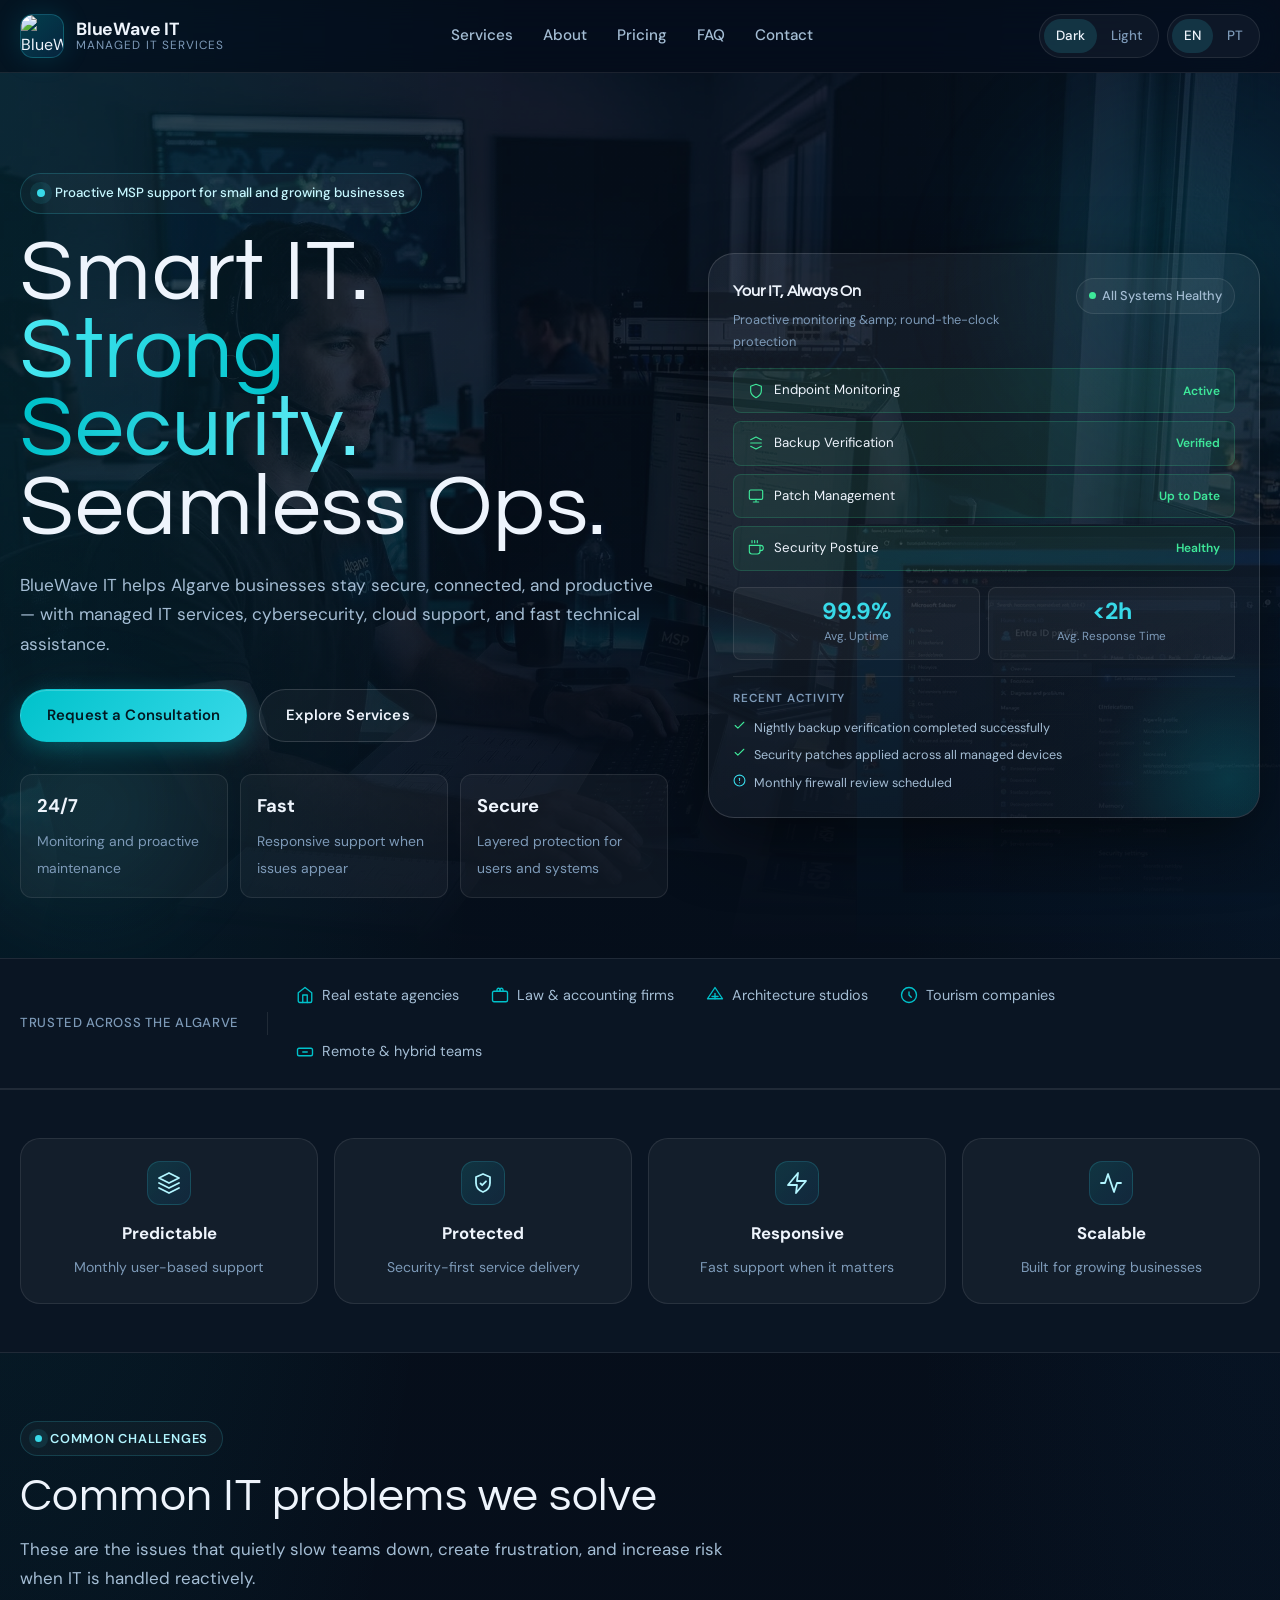
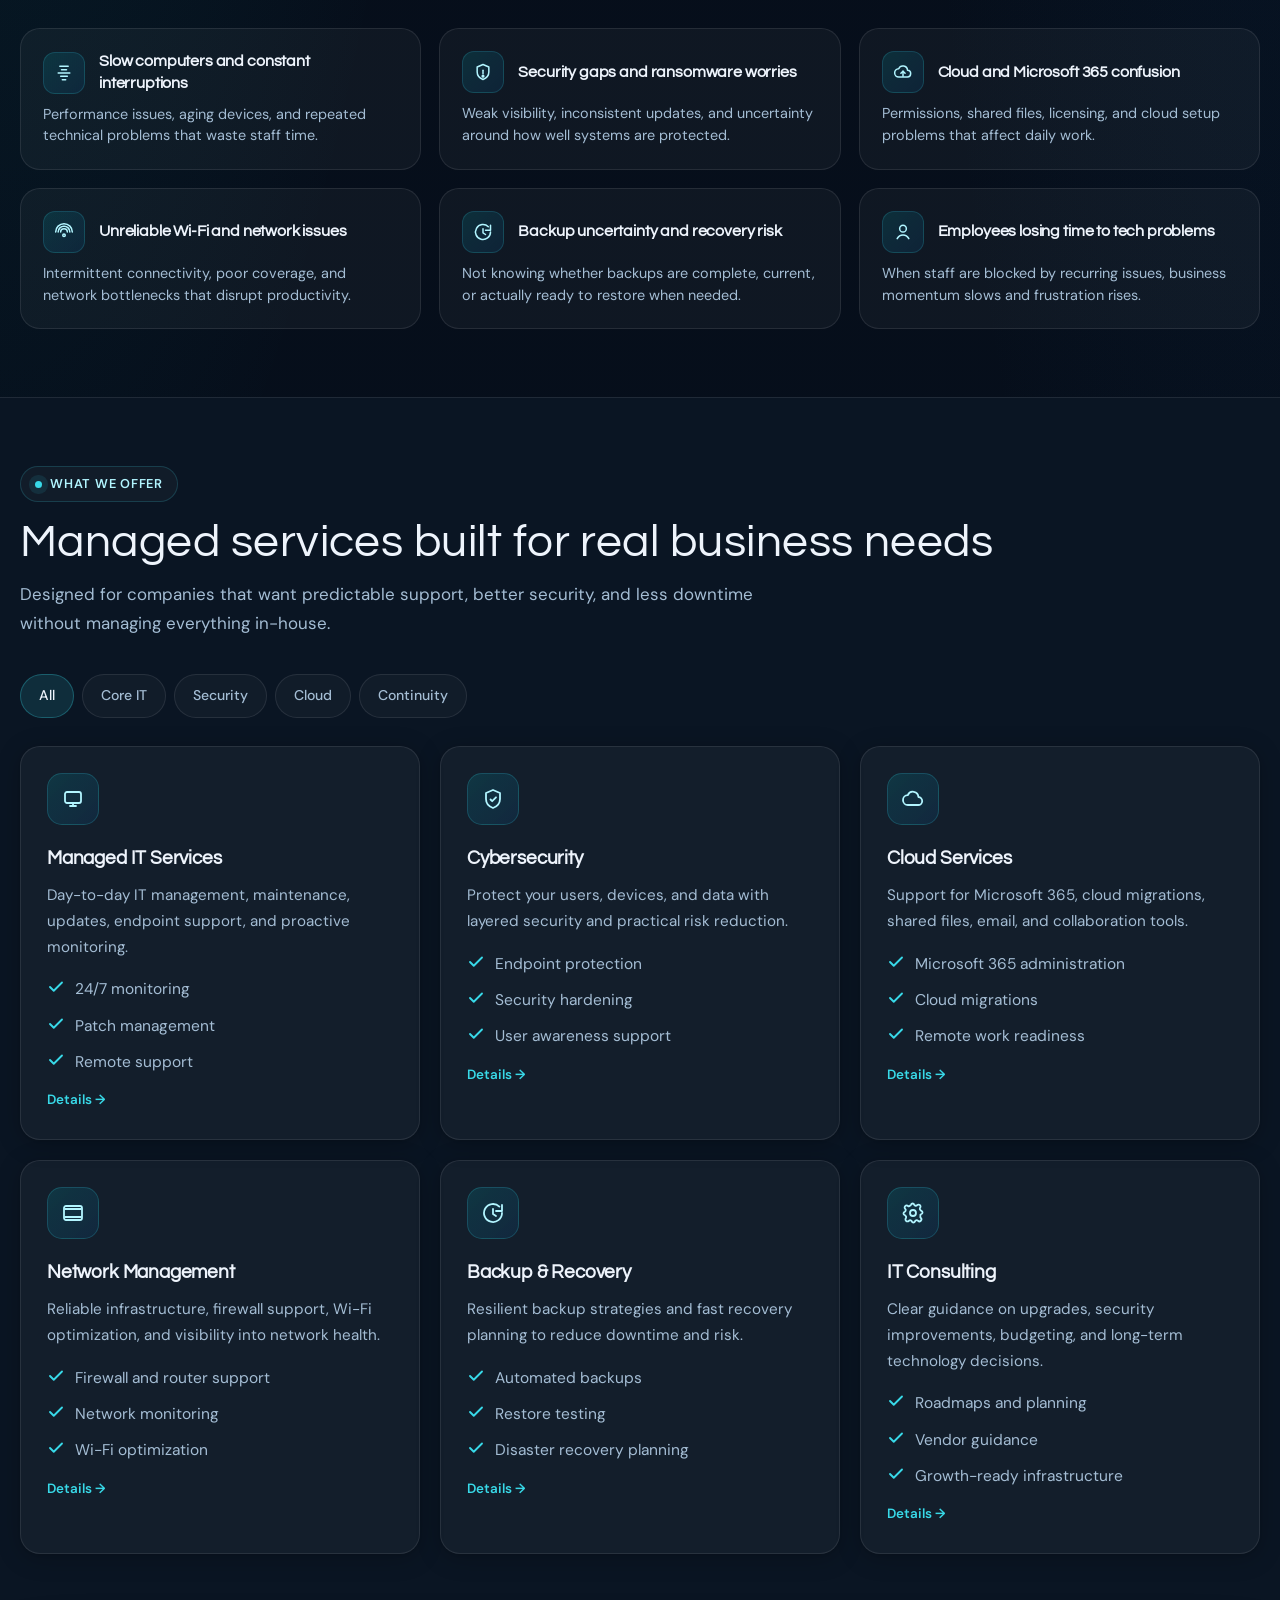
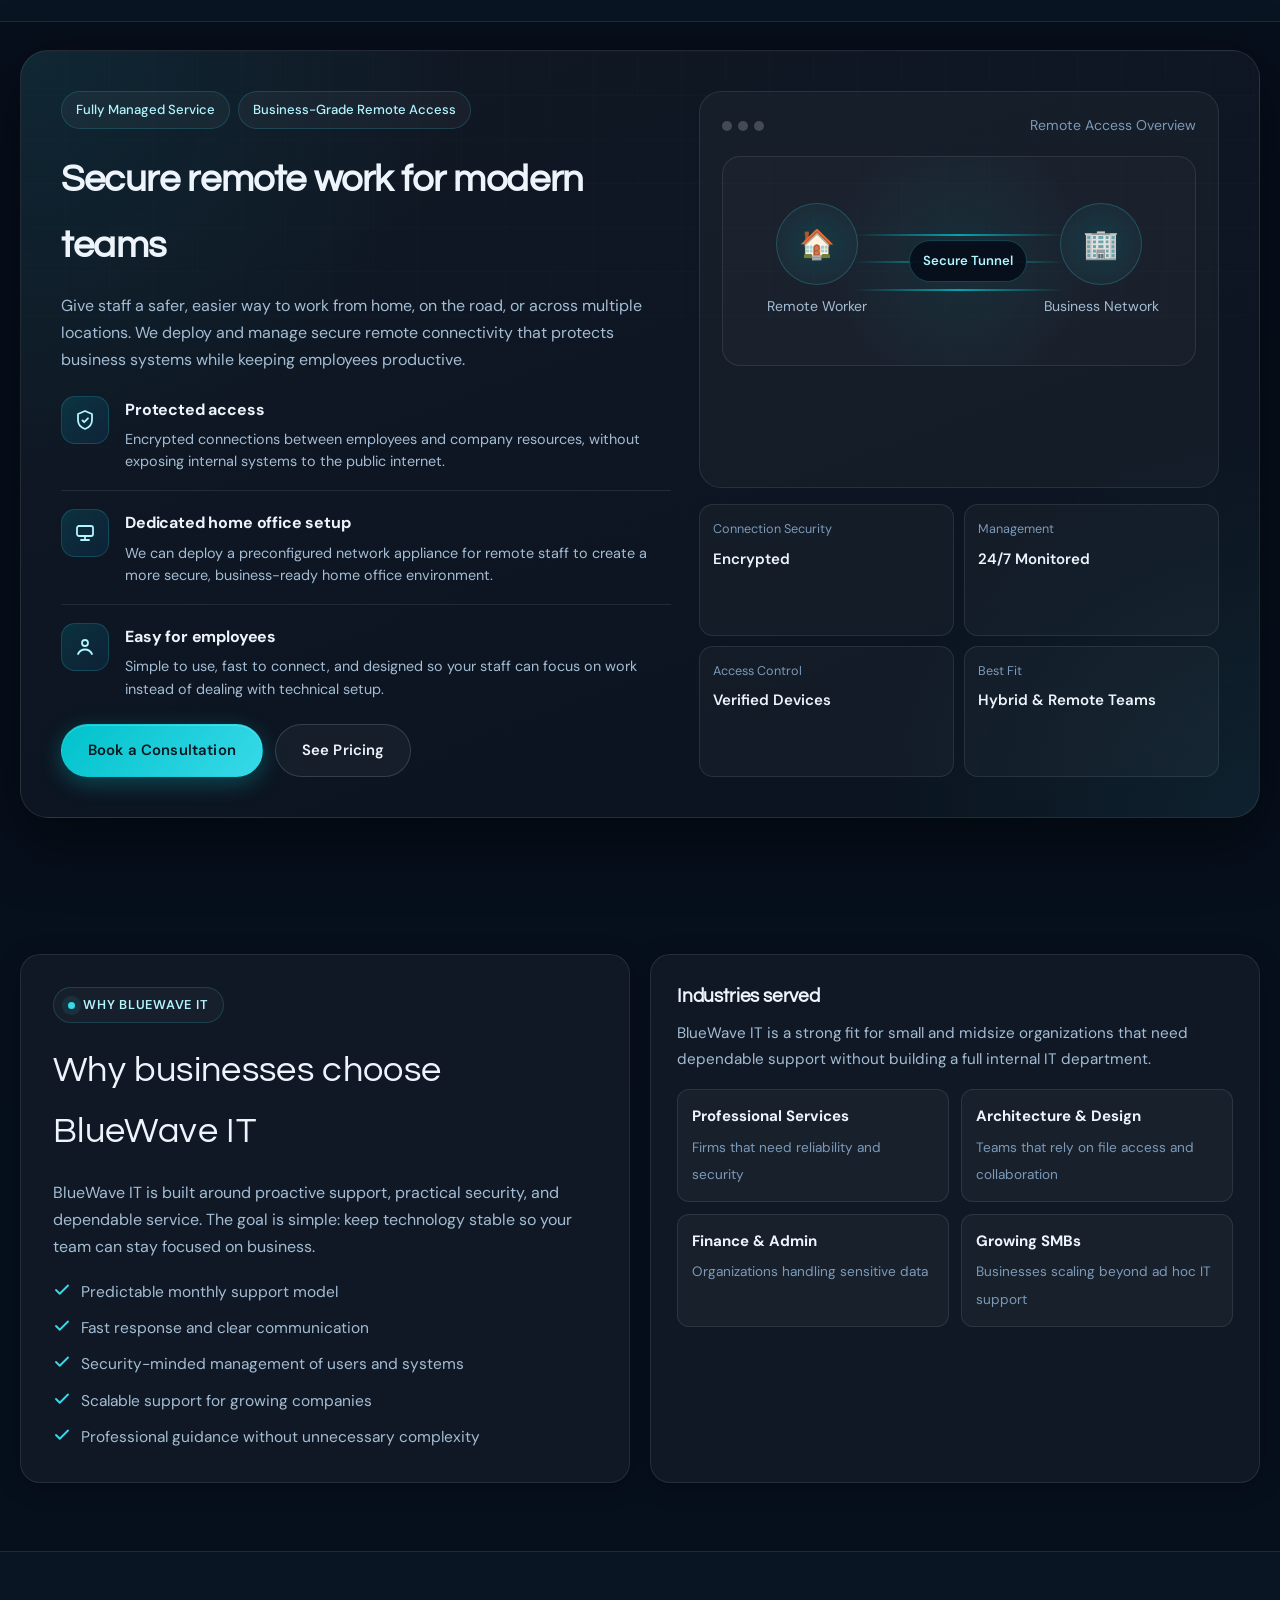
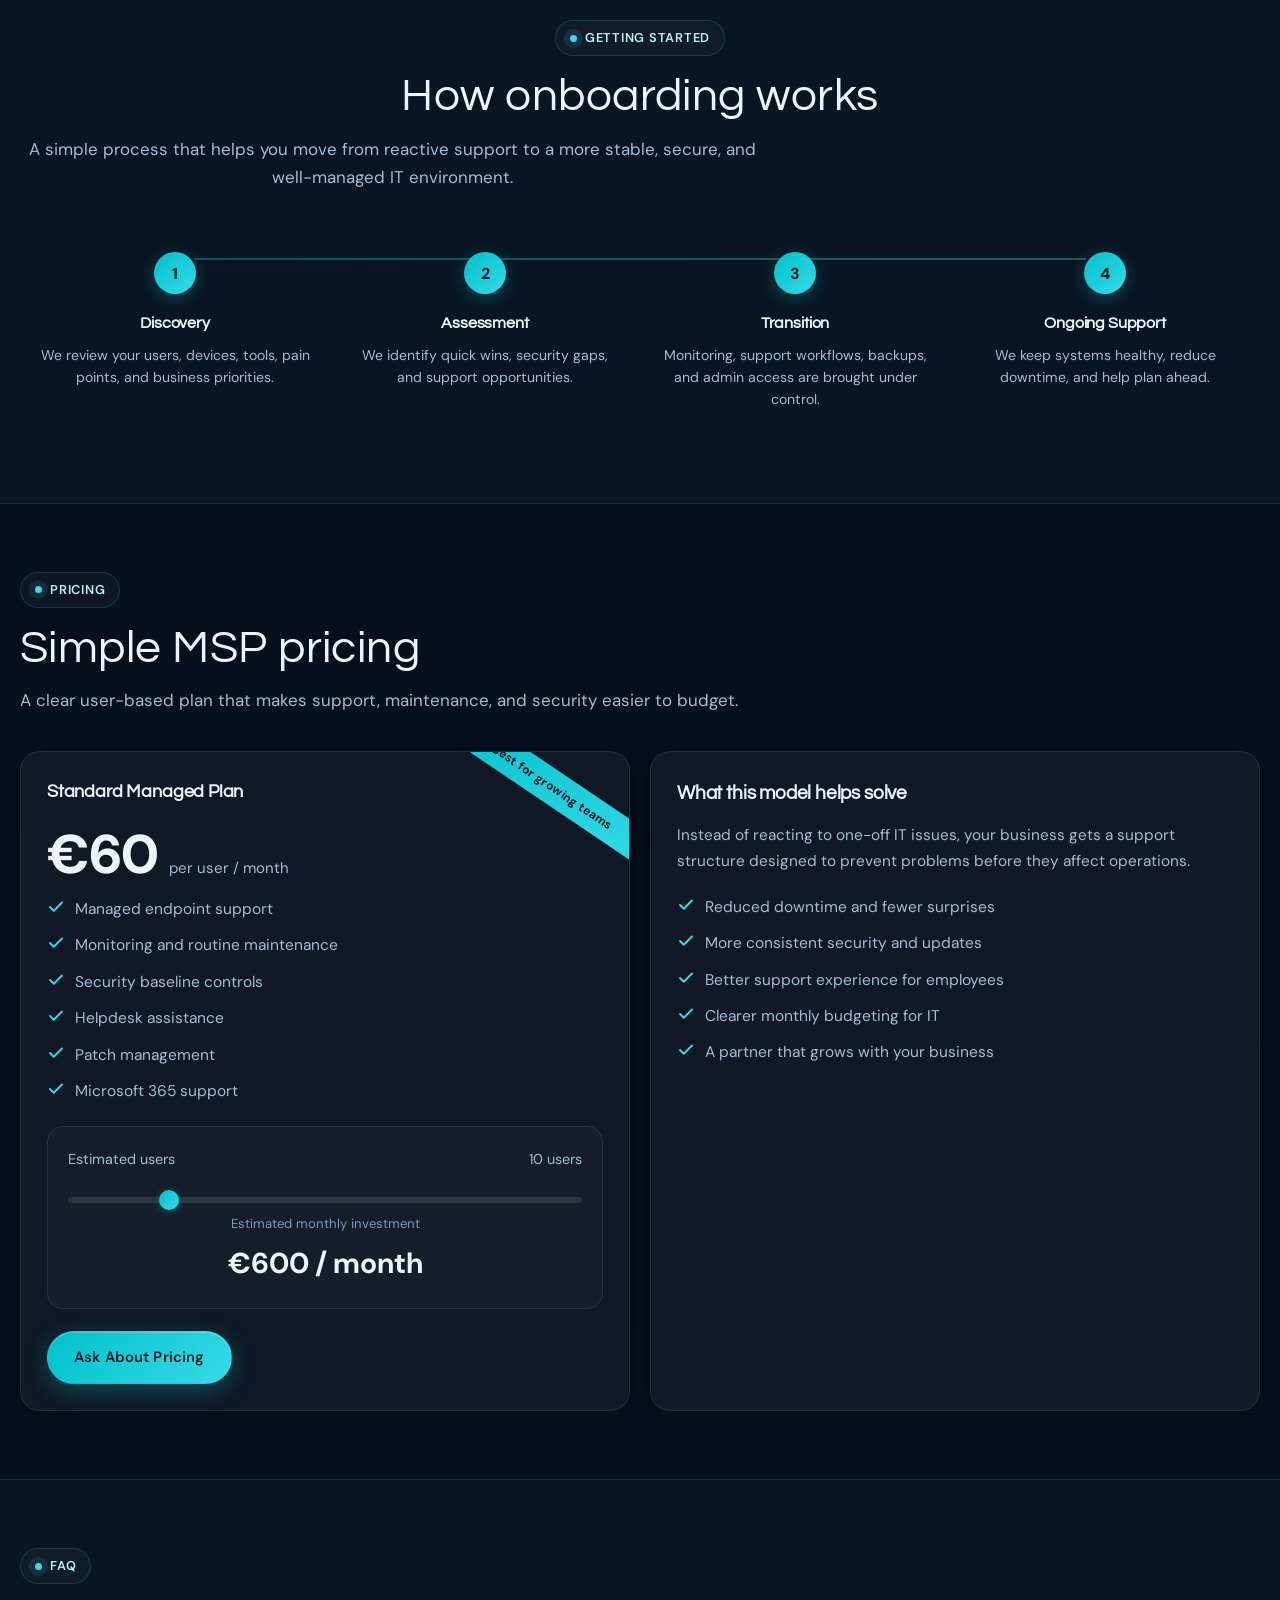
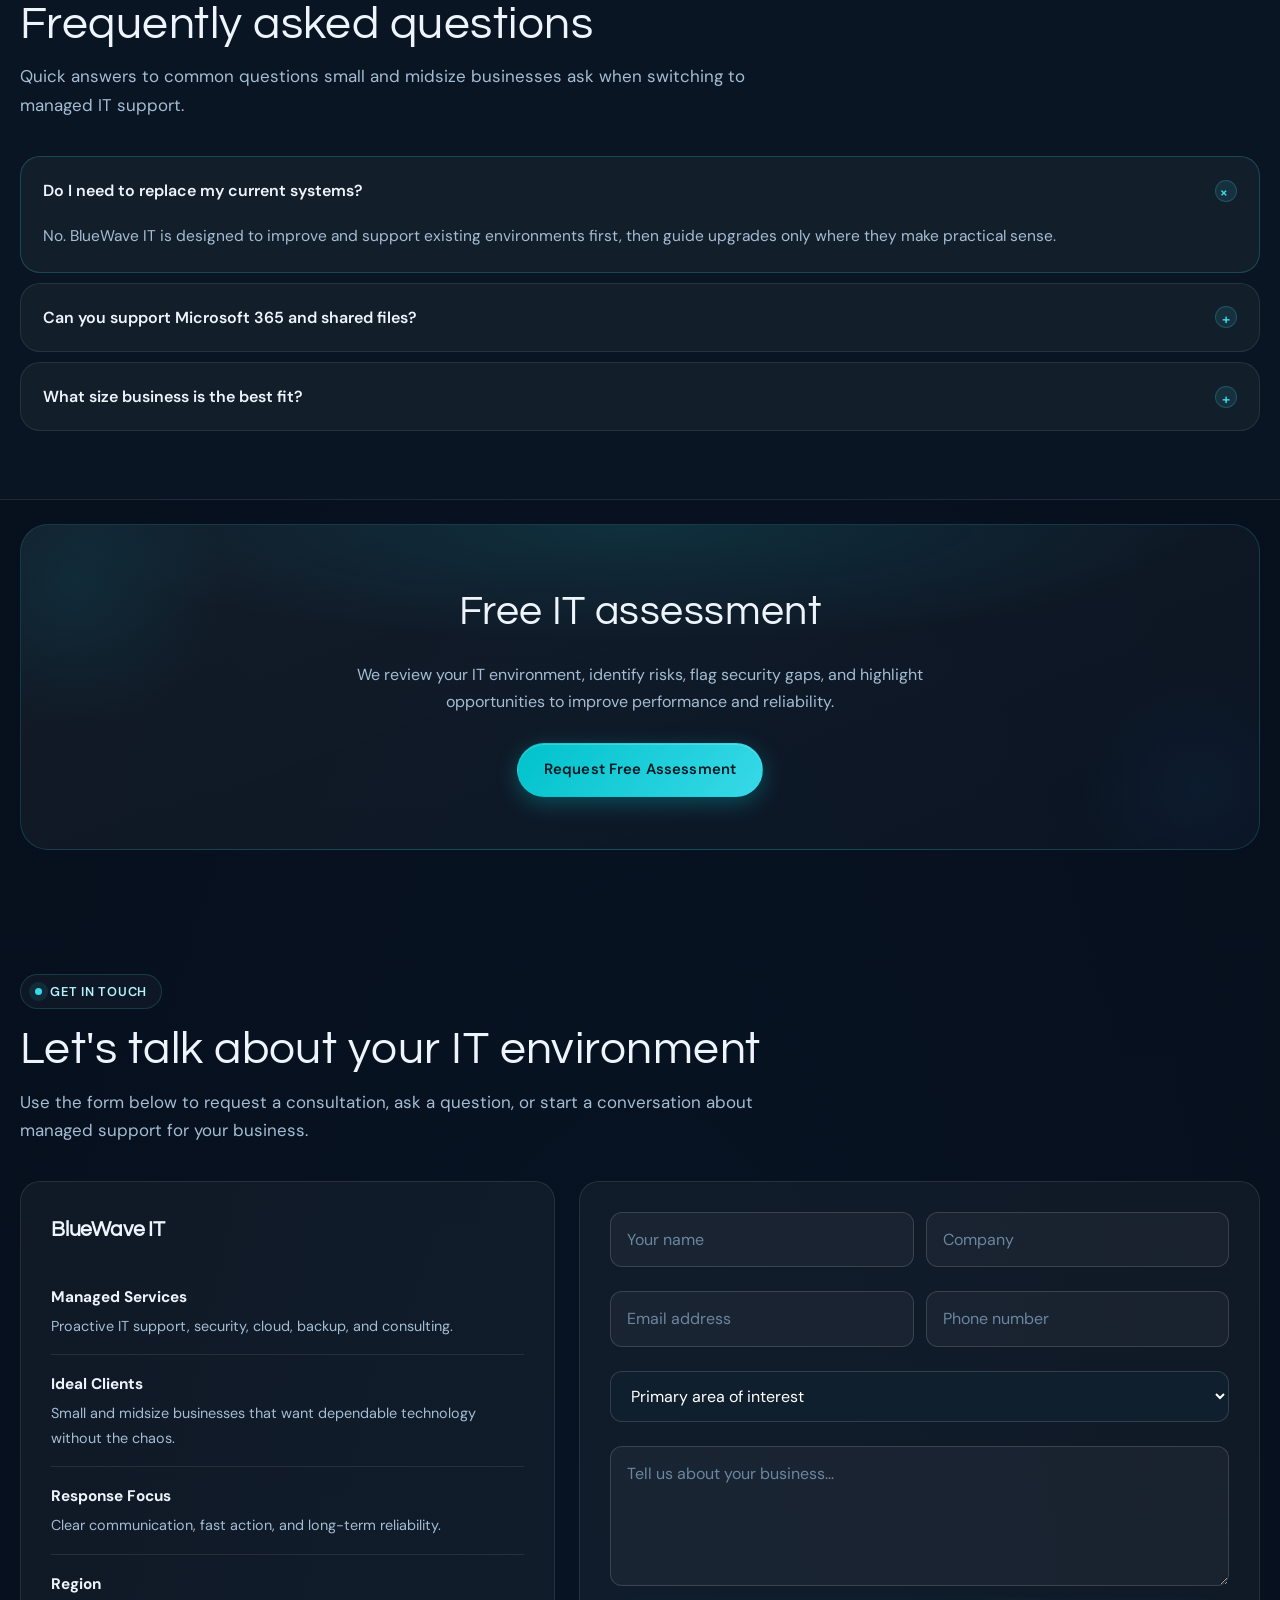
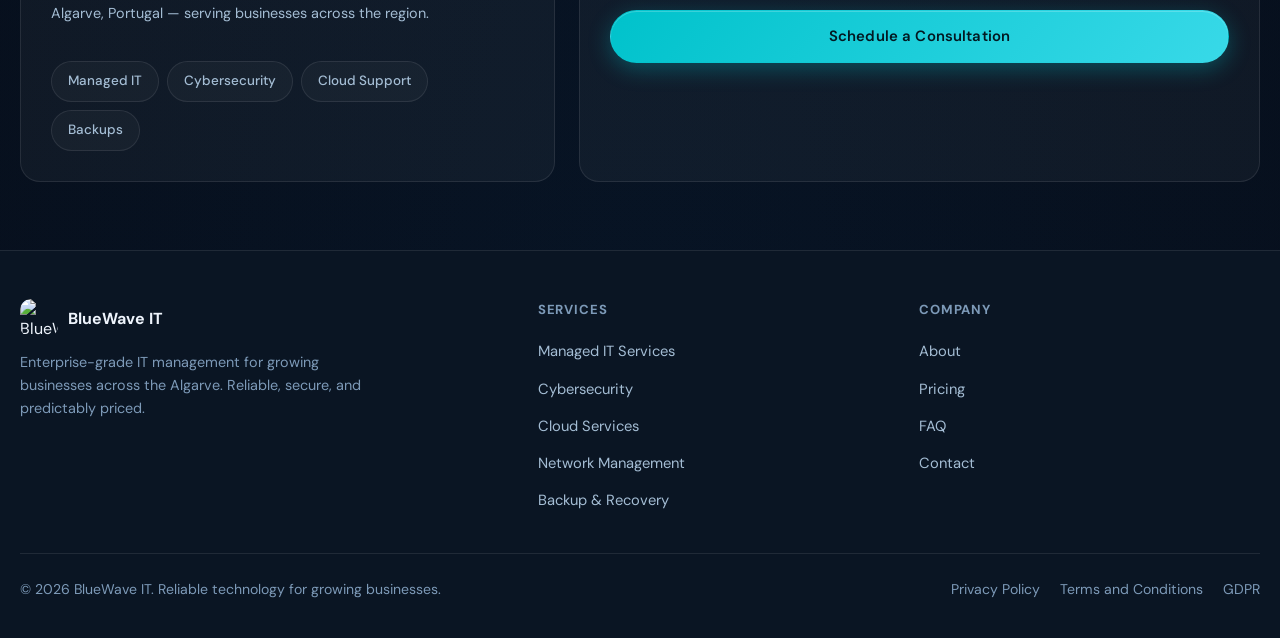
==== index.html @ a78aa066 "Add files via upload" ====
<!DOCTYPE html>
<html lang="en">
<head>
<meta charset="UTF-8" />
<meta name="viewport" content="width=device-width, initial-scale=1.0" />

<title>BlueWave IT | Managed IT Services in Algarve, Portugal</title>
<meta
  name="description"
  content="BlueWave IT provides managed IT services, cybersecurity, Microsoft 365, cloud support, backup, and IT consulting for businesses across the Algarve, Portugal."
/>
<meta
  name="robots"
  content="index, follow, max-image-preview:large, max-snippet:-1, max-video-preview:-1"
/>
<meta name="author" content="BlueWave IT" />
<meta name="theme-color" content="#00c2cb" />
<meta name="msapplication-TileColor" content="#060e1a" />

<link rel="canonical" href="https://www.bluewaveit.pt/" />

<!-- Performance -->
<link rel="preconnect" href="https://fonts.googleapis.com" />
<link rel="preconnect" href="https://fonts.gstatic.com" crossorigin />
<link
  href="https://fonts.googleapis.com/css2?family=Questrial&family=Syne:wght@400;500;600;700;800&family=DM+Sans:ital,opsz,wght@0,9..40,300;0,9..40,400;0,9..40,500;0,9..40,600;1,9..40,400&family=DM+Mono:wght@400;500&display=swap"
  rel="stylesheet"
/>

<!-- Language / regional targeting -->
<meta http-equiv="content-language" content="en-PT" />
<link rel="alternate" hreflang="en" href="https://www.bluewaveit.pt/" />
<link rel="alternate" hreflang="pt-PT" href="https://www.bluewaveit.pt/pt/" />
<link rel="alternate" hreflang="x-default" href="https://www.bluewaveit.pt/" />

<!-- Local SEO -->
<meta name="geo.region" content="PT-08" />
<meta name="geo.placename" content="Algarve, Portugal" />
<meta name="geo.position" content="37.0179;-7.9307" />
<meta name="ICBM" content="37.0179, -7.9307" />

<!-- Open Graph -->
<meta property="og:type" content="website" />
<meta property="og:url" content="https://www.bluewaveit.pt/" />
<meta property="og:site_name" content="BlueWave IT" />
<meta property="og:locale" content="en_GB" />
<meta property="og:locale:alternate" content="pt_PT" />
<meta property="og:title" content="BlueWave IT | Managed IT Services in Algarve, Portugal" />
<meta
  property="og:description"
  content="Managed IT services, cybersecurity, Microsoft 365, cloud support, backup, and IT consulting for businesses across the Algarve."
/>
<meta property="og:image" content="https://www.bluewaveit.ptimages/og-image.png" />
<meta property="og:image:secure_url" content="https://www.bluewaveit.ptimages/og-image.png" />
<meta property="og:image:width" content="1200" />
<meta property="og:image:height" content="630" />
<meta property="og:image:alt" content="BlueWave IT - Managed IT Services in Algarve, Portugal" />

<!-- Twitter / X -->
<meta name="twitter:card" content="summary_large_image" />
<meta name="twitter:title" content="BlueWave IT | Managed IT Services in Algarve, Portugal" />
<meta
  name="twitter:description"
  content="Managed IT services, cybersecurity, Microsoft 365, cloud support, backup, and IT consulting for businesses across the Algarve."
/>
<meta name="twitter:image" content="https://www.bluewaveit.pt/images/og-image.png" />
<meta name="twitter:image:alt" content="BlueWave IT - Managed IT Services in Algarve, Portugal" />

<!-- Favicons -->
<link rel="icon" type="image/png" sizes="16x16" href="https://www.bluewaveit.pt/images/favicon.png" />
<link rel="icon" type="image/png" sizes="32x32" href="https://www.bluewaveit.pt/images/favicon.png" />
<link rel="apple-touch-icon" sizes="180x180" href="https://www.bluewaveit.pt/images/favicon.png" />
<link rel="icon" type="image/png" sizes="192x192" href="https://www.bluewaveit.pt/images/favicon.png" />
<link rel="icon" type="image/png" sizes="512x512" href="https://www.bluewaveit.pt/images/favicon.png" />
<link rel="manifest" href="site.webmanifest" />

  <style>
    /* ─── TOKENS ─────────────────────────────────────────────── */
    :root {
      /* Colors – dark mode defaults */
      --bg:           #060e1a;
      --bg-alt:       #0a1523;
      --bg-card:      rgba(255,255,255,0.038);
      --bg-card-hover:rgba(255,255,255,0.065);
      --text:         #eef4fc;
      --muted:        #7d9ab8;
      --muted-2:      #a4bdd4;
      --line:         rgba(255,255,255,0.09);
      --line-strong:  rgba(255,255,255,0.14);
      /* Brand */
      --cyan:         #00c2cb;
      --cyan-2:       #38d9e8;
      --cyan-3:       #b2f5ff;
      --blue:         #0f4c81;
      --blue-mid:     #1565a8;
      --green:        #3ee89a;
      --amber:        #ffcf4e;
      --danger:       #ff5f5f;
      /* Effects */
      --glow-cyan:    rgba(0,194,203,0.22);
      --shadow:       0 20px 64px rgba(0,0,0,0.50);
      --shadow-sm:    0 8px 28px rgba(0,0,0,0.30);
      --shadow-card:  0 4px 24px rgba(0,0,0,0.22), 0 1px 4px rgba(0,0,0,0.12);
      /* Layout */
      --radius:       20px;
      --radius-sm:    12px;
      --radius-xs:    8px;
      --max:          1240px;
      --header-h:     72px;
      /* Typography */
      --font-display: 'Syne'
      --fd-head: 'Questrial', sans-serif;
      --font-body:    'DM Sans', sans-serif;
      --font-mono:    'DM Mono', monospace;
    }

    /* Light mode token overrides */
    body.theme-light {
      --bg:           #f3f8fd;
      --bg-alt:       #e8f1fa;
      --bg-card:      rgba(255,255,255,0.82);
      --bg-card-hover:rgba(255,255,255,0.96);
      --text:         #0a1628;
      --muted:        #4d6b88;
      --muted-2:      #3d5a74;
      --line:         rgba(10,22,40,0.09);
      --line-strong:  rgba(10,22,40,0.15);
      --glow-cyan:    rgba(0,194,203,0.14);
      --shadow:       0 20px 64px rgba(10,22,40,0.14);
      --shadow-sm:    0 8px 28px rgba(10,22,40,0.10);
      --shadow-card:  0 4px 24px rgba(10,22,40,0.10), 0 1px 4px rgba(10,22,40,0.06);
    }

    /* ─── RESET & BASE ───────────────────────────────────────── */
    *, *::before, *::after { box-sizing: border-box; }
    html { scroll-behavior: smooth; }
    body {
      margin: 0;
      font-family: var(--font-body);
      font-size: 1rem;
      line-height: 1.7;
      color: var(--text);
      background:
        radial-gradient(ellipse 80% 55% at 0% 0%,   rgba(0,194,203,0.13),   transparent 50%),
        radial-gradient(ellipse 60% 45% at 100% 8%,  rgba(15,76,129,0.12),   transparent 50%),
        radial-gradient(ellipse 90% 50% at 50% 100%, rgba(15,76,129,0.07),   transparent 60%),
        linear-gradient(180deg, #060e1a 0%, #07101e 100%);
      overflow-x: hidden;
      transition: background 250ms ease, color 250ms ease;
    }

    body.theme-light {
      background:
        radial-gradient(ellipse 80% 55% at 0% 0%,   rgba(0,194,203,0.07),   transparent 50%),
        radial-gradient(ellipse 60% 45% at 100% 8%,  rgba(15,76,129,0.06),   transparent 50%),
        linear-gradient(180deg, #f3f8fd 0%, #edf4fb 100%);
    }

    h1, h2, h3, h4, .brand { font-family: var(--font-display); margin: 0; }
    h1 { font-family: 'Questrial', sans-serif; font-weight: 400; letter-spacing: 0.01em; }
    h2 { font-family: 'Questrial', sans-serif; font-weight: 400; letter-spacing: 0.01em; }
    h3 { font-family: 'Questrial', sans-serif; font-weight: 600; letter-spacing: -0.01em; }
    h4 { font-weight: 600; letter-spacing: -0.01em; }
    a  { color: inherit; text-decoration: none; }
    img { max-width: 100%; display: block; }
    button { font: inherit; cursor: pointer; }
    p { margin: 0; }

    .container {
      width: min(calc(100% - 40px), var(--max));
      margin: 0 auto;
    }

    /* ─── REVEAL ANIMATION ───────────────────────────────────── */
    .reveal {
      opacity: 0;
      transform: translateY(28px);
      transition: opacity 650ms cubic-bezier(0.16, 1, 0.3, 1),
                  transform 650ms cubic-bezier(0.16, 1, 0.3, 1);
    }
    .reveal.is-visible { opacity: 1; transform: translateY(0); }
    .reveal-delay-1 { transition-delay: 80ms; }
    .reveal-delay-2 { transition-delay: 160ms; }
    .reveal-delay-3 { transition-delay: 240ms; }

    /* ─── HEADER ─────────────────────────────────────────────── */
    .site-header {
      position: sticky;
      top: 0;
      z-index: 60;
      backdrop-filter: blur(18px) saturate(160%);
      -webkit-backdrop-filter: blur(18px) saturate(160%);
      background: rgba(6, 14, 26, 0.70);
      border-bottom: 1px solid var(--line);
      transition: background 200ms ease, box-shadow 200ms ease, border-color 200ms ease;
    }
    body.theme-light .site-header {
      background: rgba(243, 248, 253, 0.80);
    }
    .site-header.scrolled {
      background: rgba(6, 14, 26, 0.94);
      box-shadow: 0 8px 32px rgba(0,0,0,0.30);
      border-bottom-color: var(--line-strong);
    }
    body.theme-light .site-header.scrolled {
      background: rgba(243, 248, 253, 0.96);
      box-shadow: 0 8px 32px rgba(10,22,40,0.10);
    }

    .nav {
      min-height: var(--header-h);
      display: flex;
      align-items: center;
      justify-content: space-between;
      gap: 20px;
    }

    /* Logo */
    .logo {
      display: flex;
      align-items: center;
      gap: 12px;
      flex: 0 0 auto;
    }
    .logo-mark {
      width: 44px;
      height: 44px;
      border-radius: 13px;
      background: linear-gradient(135deg, rgba(0,194,203,0.25), rgba(15,76,129,0.30));
      border: 1px solid rgba(56,217,232,0.24);
      box-shadow: 0 0 28px rgba(0,194,203,0.16);
      display: grid;
      place-items: center;
      overflow: hidden;
      flex: 0 0 auto;
    }
    .logo-mark img { width: 86%; height: 86%; object-fit: contain; }
    .logo-wordmark {
      display: flex;
      flex-direction: column;
      line-height: 1.1;
    }
    .logo-wordmark strong {
      font-family: var(--font-display);
      font-size: 1.1rem;
      font-weight: 700;
      letter-spacing: -0.01em;
    }
    .logo-wordmark span {
      color: var(--muted);
      font-size: 0.74rem;
      letter-spacing: 0.09em;
      text-transform: uppercase;
    }

    /* Nav links */
    .nav-links {
      display: flex;
      gap: 6px;
      align-items: center;
    }
    .nav-links a {
      position: relative;
      color: var(--muted-2);
      font-size: 0.95rem;
      font-weight: 500;
      padding: 6px 12px;
      border-radius: var(--radius-xs);
      transition: color 160ms ease, background 160ms ease;
    }
    .nav-links a:hover { color: var(--text); background: rgba(255,255,255,0.05); }
    body.theme-light .nav-links a:hover { background: rgba(10,22,40,0.05); }

    /* Nav right */
    .nav-right { display: flex; gap: 8px; align-items: center; flex-wrap: nowrap; }

    .toggle-group {
      display: inline-flex;
      gap: 2px;
      padding: 4px;
      border-radius: 999px;
      background: rgba(255,255,255,0.04);
      border: 1px solid var(--line);
    }
    body.theme-light .toggle-group { background: rgba(10,22,40,0.04); }
    .toggle-btn {
      border: 0;
      background: transparent;
      color: var(--muted);
      padding: 6px 12px;
      border-radius: 999px;
      font-size: 0.84rem;
      font-weight: 500;
      transition: all 180ms ease;
    }
    .toggle-btn.active {
      background: rgba(56,217,232,0.15);
      color: var(--text);
    }

    /* Mobile nav toggle */
    .nav-toggle {
      display: none;
      width: 42px;
      height: 42px;
      border-radius: 12px;
      border: 1px solid var(--line-strong);
      background: rgba(255,255,255,0.04);
      color: var(--text);
      font-size: 1.2rem;
      align-items: center;
      justify-content: center;
    }
    .mobile-menu { display: none; padding: 0 0 14px; }
    .mobile-menu.open { display: grid; gap: 8px; }
    .mobile-menu a,
    .mobile-menu .mobile-menu-theme { padding: 11px 14px; border-radius: 13px; background: var(--bg-card); border: 1px solid var(--line); color: var(--text); display: flex; align-items: center; gap: 10px; font-size: 0.96rem; font-weight: 500; }
    .mobile-menu .m-row { padding: 11px 14px; border-radius: 13px; background: var(--bg-card); border: 1px solid var(--line); color: var(--text); display: flex; align-items: center; gap: 10px; font-size: 0.96rem; font-weight: 500; }
    .mobile-menu .m-row { flex-wrap: wrap; gap: 8px; }

    /* ─── BUTTONS ────────────────────────────────────────────── */
    .btn {
      display: inline-flex;
      align-items: center;
      justify-content: center;
      gap: 8px;
      padding: 13px 26px;
      border-radius: 999px;
      border: 1px solid transparent;
      font-family: var(--font-display);
      font-size: 0.93rem;
      font-weight: 600;
      letter-spacing: 0.01em;
      transition: transform 200ms ease, box-shadow 200ms ease, background 200ms ease, border-color 200ms ease;
      white-space: nowrap;
    }
    .btn-primary {
      background: linear-gradient(130deg, #00c2cb 0%, #38d9e8 100%);
      color: #031922;
      box-shadow: 0 6px 22px rgba(0,194,203,0.32), inset 0 1px 0 rgba(255,255,255,0.20);
    }
    .btn-primary:hover {
      transform: translateY(-2px);
      box-shadow: 0 12px 32px rgba(0,194,203,0.42), inset 0 1px 0 rgba(255,255,255,0.20);
    }
    .btn-secondary {
      background: rgba(255,255,255,0.04);
      border-color: var(--line-strong);
      color: var(--text);
    }
    .btn-secondary:hover {
      background: rgba(255,255,255,0.08);
      border-color: rgba(56,217,232,0.30);
      transform: translateY(-2px);
    }
    body.theme-light .btn-secondary {
      background: rgba(10,22,40,0.04);
    }
    body.theme-light .btn-secondary:hover {
      background: rgba(10,22,40,0.08);
    }

    /* ─── CARDS ──────────────────────────────────────────────── */
    .card {
      background: var(--bg-card);
      border: 1px solid var(--line);
      border-radius: var(--radius);
      box-shadow: var(--shadow-card);
      padding: 26px;
      transition: transform 220ms cubic-bezier(0.16,1,0.3,1),
                  border-color 220ms ease,
                  box-shadow 220ms ease,
                  background 220ms ease;
    }
    .card.hover-lift:hover {
      transform: translateY(-5px);
      border-color: rgba(56,217,232,0.24);
      box-shadow: 0 20px 48px rgba(0,0,0,0.26), 0 0 0 1px rgba(56,217,232,0.10);
      background: var(--bg-card-hover);
    }
    .tilt-card { transform-style: preserve-3d; will-change: transform; }

    /* Card icon */
    .card-icon {
      width: 52px;
      height: 52px;
      border-radius: 15px;
      display: grid;
      place-items: center;
      margin-bottom: 18px;
      background: linear-gradient(135deg, rgba(0,194,203,0.15), rgba(15,76,129,0.22));
      border: 1px solid rgba(56,217,232,0.20);
      color: var(--cyan-3);
    }
    .icon-svg {
      width: 24px;
      height: 24px;
      stroke: currentColor;
      fill: none;
      stroke-width: 1.8;
      stroke-linecap: round;
      stroke-linejoin: round;
    }

    /* ─── LAYOUT GRIDS ───────────────────────────────────────── */
    .grid-3 { display: grid; grid-template-columns: repeat(3, minmax(0,1fr)); gap: 20px; }
    .grid-2 { display: grid; grid-template-columns: repeat(2, minmax(0,1fr)); gap: 20px; }

    /* ─── SECTION BASE ───────────────────────────────────────── */
    section { padding: 68px 0; }

    .section-label {
      display: inline-flex;
      align-items: center;
      gap: 8px;
      padding: 6px 14px;
      border-radius: 999px;
      border: 1px solid rgba(56,217,232,0.18);
      background: rgba(255,255,255,0.03);
      color: var(--cyan-3);
      font-size: 0.80rem;
      font-weight: 600;
      letter-spacing: 0.06em;
      text-transform: uppercase;
      margin-bottom: 16px;
    }
    .section-label::before {
      content: "";
      width: 7px;
      height: 7px;
      border-radius: 50%;
      background: var(--cyan-2);
      box-shadow: 0 0 0 6px rgba(56,217,232,0.10);
    }
    body.theme-light .section-label { background: rgba(10,22,40,0.04); color: var(--blue-mid); }

    .section-head { margin-bottom: 36px; }
    .section-head h2 {
      font-size: clamp(2.1rem, 3.6vw, 3.1rem);
      line-height: 1.05;
      margin-bottom: 14px;
    }
    .section-head p {
      color: var(--muted-2);
      max-width: 62ch;
      font-size: 1.06rem;
    }

    /* Section divider band */
    .band {
      background: var(--bg-alt);
      border-top: 1px solid var(--line);
      border-bottom: 1px solid var(--line);
    }

    /* ─── GRADIENT TEXT ──────────────────────────────────────── */
    .gradient-text {
      background: linear-gradient(105deg, #4beaf4 0%, #00c2cb 45%, #6af0fc 100%);
      -webkit-background-clip: text;
      background-clip: text;
      color: transparent;
    }
    body.theme-light .gradient-text {
      background: linear-gradient(105deg, #006f80 0%, #007f8f 50%, #009ab0 100%);
      -webkit-background-clip: text;
      background-clip: text;
    }

    /* ─── EYEBROW PILL ───────────────────────────────────────── */
    .eyebrow {
      display: inline-flex;
      align-items: center;
      gap: 10px;
      padding: 8px 16px;
      border-radius: 999px;
      border: 1px solid rgba(56,217,232,0.20);
      background: rgba(255,255,255,0.03);
      color: #c6f7ff;
      font-size: 0.83rem;
      font-weight: 500;
      margin-bottom: 20px;
    }
    .eyebrow::before {
      content: "";
      width: 8px;
      height: 8px;
      border-radius: 50%;
      background: var(--cyan-2);
      box-shadow: 0 0 0 7px rgba(56,217,232,0.10);
      flex: 0 0 auto;
    }
    body.theme-light .eyebrow { background: rgba(10,22,40,0.04); color: var(--blue-mid); }

    /* ─── FEATURE LIST ───────────────────────────────────────── */
    .feature-list { list-style: none; margin: 0; padding: 0; display: grid; gap: 10px; }
    .feature-list li {
      display: flex;
      gap: 10px;
      align-items: flex-start;
      color: var(--muted-2);
      font-size: 0.97rem;
    }
    .feature-list li::before {
      content: "";
      width: 18px;
      height: 18px;
      margin-top: 2px;
      flex: 0 0 auto;
      background: url("data:image/svg+xml,%3Csvg xmlns='http://www.w3.org/2000/svg' viewBox='0 0 24 24' fill='none' stroke='%2338d9e8' stroke-width='2.5' stroke-linecap='round' stroke-linejoin='round'%3E%3Cpolyline points='20 6 9 17 4 12'/%3E%3C/svg%3E") center / contain no-repeat;
    }

    /* ─── STATUS DOTS ────────────────────────────────────────── */
    .status-dot {
      display: inline-block;
      width: 8px;
      height: 8px;
      border-radius: 50%;
      background: var(--green);
      box-shadow: 0 0 0 7px rgba(62,232,154,0.10);
      flex: 0 0 auto;
    }
    .status-dot.amber { background: var(--amber); box-shadow: 0 0 0 7px rgba(255,207,78,0.10); }
    .status-dot.red   { background: var(--danger); box-shadow: 0 0 0 7px rgba(255,95,95,0.10); }

    /* ─── HERO ───────────────────────────────────────────────── */
    .hero {
      position: relative;
      overflow: hidden;
      padding: 100px 0 60px;
      isolation: isolate;
    }
    .hero::before, .hero::after {
      content: "";
      position: absolute;
      border-radius: 50%;
      pointer-events: none;
      z-index: -1;
    }
    .hero::before {
      width: 560px;
      height: 560px;
      right: -180px;
      top: -80px;
      background: radial-gradient(circle, rgba(0,194,203,0.14), transparent 60%);
      filter: blur(40px);
      animation: floatGlow 12s ease-in-out infinite;
    }
    .hero::after {
      width: 380px;
      height: 380px;
      left: -100px;
      bottom: -40px;
      background: radial-gradient(circle, rgba(56,217,232,0.09), transparent 60%);
      filter: blur(30px);
      animation: floatGlow 14s ease-in-out infinite reverse;
    }
    @keyframes floatGlow {
      0%, 100% { transform: translate3d(0,0,0) scale(1); }
      50%       { transform: translate3d(0,-18px,0) scale(1.05); }
    }

    .hero-grid {
      display: grid;
      grid-template-columns: 1.08fr 0.92fr;
      gap: 40px;
      align-items: center;
    }

    .hero h1 {
      font-size: clamp(3rem, 6.8vw, 5.6rem);
      line-height: 0.90;
      max-width: 13ch;
      margin-bottom: 24px;
    }
    .hero p {
      color: var(--muted-2);
      max-width: 58ch;
      font-size: 1.08rem;
      margin: 0 0 30px;
    }

    .hero-actions {
      display: flex;
      gap: 12px;
      flex-wrap: wrap;
      margin-bottom: 32px;
    }

    /* Hero mini-stat points */
    .hero-points {
      display: grid;
      grid-template-columns: repeat(3, minmax(0,1fr));
      gap: 12px;
    }
    .hero-point {
      padding: 16px;
      background: var(--bg-card);
      border: 1px solid var(--line);
      border-radius: var(--radius-sm);
      transition: transform 200ms ease, border-color 200ms ease;
    }
    .hero-point:hover {
      transform: translateY(-3px);
      border-color: rgba(56,217,232,0.24);
    }
    .hero-point strong {
      display: block;
      font-family: var(--font-display);
      font-size: 1.15rem;
      font-weight: 700;
      color: var(--text);
      margin-bottom: 4px;
    }
    .hero-point span { color: var(--muted); font-size: 0.87rem; line-height: 1.4; }

    /* Hero dashboard card */
    .hero-card {
      position: relative;
      background: linear-gradient(160deg, rgba(255,255,255,0.06), rgba(255,255,255,0.025));
      border: 1px solid var(--line-strong);
      border-radius: 26px;
      padding: 24px;
      box-shadow: var(--shadow);
      overflow: hidden;
      transform-style: preserve-3d;
      transition: transform 220ms ease, border-color 220ms ease;
    }
    .hero-card::before {
      content: "";
      position: absolute;
      inset: auto -20% -18% auto;
      width: 280px;
      height: 280px;
      border-radius: 50%;
      background: radial-gradient(circle, rgba(0,194,203,0.18), transparent 65%);
      pointer-events: none;
    }
    .hero-card::after {
      content: "";
      position: absolute;
      inset: 0;
      background: linear-gradient(120deg, transparent 20%, rgba(255,255,255,0.055), transparent 60%);
      transform: translateX(-130%);
      transition: transform 700ms ease;
      pointer-events: none;
    }
    .hero-card:hover::after { transform: translateX(130%); }

    /* Dashboard internals */
    .dash-top {
      display: flex;
      justify-content: space-between;
      align-items: flex-start;
      gap: 14px;
      margin-bottom: 16px;
    }
    .dash-top h3 { font-size: 1rem; font-weight: 700; margin-bottom: 4px; }
    .dash-top p  { color: var(--muted); font-size: 0.84rem; margin: 0; }

    .badge {
      display: inline-flex;
      align-items: center;
      gap: 6px;
      padding: 6px 12px;
      border-radius: 999px;
      font-size: 0.80rem;
      font-weight: 500;
      background: rgba(255,255,255,0.04);
      border: 1px solid var(--line);
      color: var(--muted-2);
      white-space: nowrap;
      flex: 0 0 auto;
    }

    .status-strip {
      display: flex;
      gap: 8px;
      flex-wrap: wrap;
      margin-bottom: 16px;
    }
    .status-pill {
      display: inline-flex;
      align-items: center;
      gap: 7px;
      padding: 7px 12px;
      border-radius: 999px;
      background: rgba(255,255,255,0.03);
      border: 1px solid var(--line);
      color: var(--muted-2);
      font-size: 0.82rem;
    }

    .dash-metrics {
      display: grid;
      grid-template-columns: repeat(2, 1fr);
      gap: 12px;
      margin-bottom: 14px;
    }
    .health-metric {
      background: rgba(255,255,255,0.03);
      border: 1px solid var(--line);
      border-radius: var(--radius-sm);
      padding: 14px;
    }
    .health-metric small { display: block; color: var(--muted); font-size: 0.80rem; margin-bottom: 6px; }
    .health-metric strong {
      display: block;
      font-family: var(--font-mono);
      font-size: 1.55rem;
      line-height: 1;
      margin-bottom: 8px;
      color: var(--text);
    }
    .metric-bar {
      width: 100%;
      height: 6px;
      border-radius: 999px;
      background: rgba(255,255,255,0.08);
      overflow: hidden;
    }
    .metric-fill {
      height: 100%;
      border-radius: inherit;
      background: linear-gradient(90deg, var(--cyan), var(--cyan-2));
    }
    .metric-fill.warn { background: linear-gradient(90deg, #e8a532, #ffcf4e); }

    .dash-activity {
      background: rgba(255,255,255,0.025);
      border: 1px solid var(--line);
      border-radius: var(--radius-sm);
      padding: 16px;
    }
    .dash-activity-head {
      display: flex;
      justify-content: space-between;
      align-items: center;
      margin-bottom: 12px;
    }
    .dash-activity-head strong { font-size: 0.88rem; }
    .activity-list { list-style: none; margin: 0; padding: 0; display: grid; gap: 9px; }
    .activity-item {
      display: grid;
      grid-template-columns: 20px 1fr auto;
      gap: 10px;
      align-items: center;
      padding-bottom: 9px;
      border-bottom: 1px solid rgba(255,255,255,0.07);
      font-size: 0.875rem;
      color: var(--muted-2);
    }
    .activity-item:last-child { border-bottom: 0; padding-bottom: 0; }
    .activity-icon { width: 17px; height: 17px; color: var(--cyan-3); }
    .activity-status {
      font-size: 0.75rem;
      padding: 4px 9px;
      border-radius: 999px;
      border: 1px solid rgba(255,255,255,0.10);
      background: rgba(255,255,255,0.03);
      white-space: nowrap;
    }
    .activity-status.good   { color: #a8ffd6; border-color: rgba(62,232,154,0.20); background: rgba(62,232,154,0.08); }
    .activity-status.info   { color: var(--cyan-3); border-color: rgba(56,217,232,0.20); background: rgba(56,217,232,0.08); }
    .activity-status.warn   { color: #ffe0a0; border-color: rgba(255,207,78,0.20); background: rgba(255,207,78,0.08); }

    /* ─── SOCIAL PROOF BAR ───────────────────────────────────── */
    .proof-bar {
      padding: 24px 0;
      border-top: 1px solid var(--line);
      border-bottom: 1px solid var(--line);
      background: var(--bg-alt);
    }
    .proof-inner {
      display: flex;
      align-items: center;
      gap: 0;
      overflow: hidden;
    }
    .proof-label {
      color: var(--muted);
      font-size: 0.82rem;
      font-weight: 500;
      letter-spacing: 0.05em;
      text-transform: uppercase;
      white-space: nowrap;
      padding-right: 28px;
      border-right: 1px solid var(--line);
      margin-right: 28px;
      flex: 0 0 auto;
    }
    .proof-items {
      display: flex;
      gap: 32px;
      align-items: center;
      flex-wrap: wrap;
    }
    .proof-item {
      display: flex;
      align-items: center;
      gap: 8px;
      color: var(--muted-2);
      font-size: 0.90rem;
    }
    .proof-item svg { width: 18px; height: 18px; color: var(--cyan); stroke: currentColor; fill: none; stroke-width: 1.8; stroke-linecap: round; stroke-linejoin: round; flex: 0 0 auto; }

    /* ─── TRUST BAR (value props) ────────────────────────────── */
    .trust-bar { padding: 48px 0; }
    .trust-grid {
      display: grid;
      grid-template-columns: repeat(4, minmax(0,1fr));
      gap: 16px;
    }
    .trust-item {
      padding: 22px;
      background: var(--bg-card);
      border: 1px solid var(--line);
      border-radius: var(--radius);
      text-align: center;
      transition: border-color 200ms ease, transform 200ms ease;
    }
    .trust-item:hover { transform: translateY(-3px); border-color: rgba(56,217,232,0.24); }
    .trust-icon {
      width: 44px;
      height: 44px;
      border-radius: 13px;
      margin: 0 auto 14px;
      display: grid;
      place-items: center;
      background: linear-gradient(135deg, rgba(0,194,203,0.14), rgba(15,76,129,0.20));
      border: 1px solid rgba(56,217,232,0.18);
      color: var(--cyan-3);
    }
    .trust-item strong { display: block; font-family: var(--font-display); font-size: 1.05rem; font-weight: 700; margin-bottom: 6px; color: var(--text); }
    .trust-item span   { color: var(--muted); font-size: 0.88rem; }

    /* ─── PROBLEMS SECTION ───────────────────────────────────── */
    .problems-grid {
      display: grid;
      grid-template-columns: repeat(3, minmax(0,1fr));
      gap: 18px;
    }
    .problem-card {
      background: var(--bg-card);
      border: 1px solid var(--line);
      border-radius: var(--radius);
      padding: 22px;
      transition: transform 200ms ease, border-color 200ms ease, background 200ms ease;
    }
    .problem-card:hover {
      transform: translateY(-4px);
      border-color: rgba(56,217,232,0.22);
      background: var(--bg-card-hover);
    }
    .problem-top {
      display: flex;
      align-items: center;
      gap: 14px;
      margin-bottom: 10px;
    }
    .problem-icon {
      width: 42px;
      height: 42px;
      border-radius: 12px;
      display: grid;
      place-items: center;
      background: linear-gradient(135deg, rgba(0,194,203,0.14), rgba(15,76,129,0.22));
      border: 1px solid rgba(56,217,232,0.18);
      color: var(--cyan-3);
      flex: 0 0 auto;
    }
    .problem-icon .icon-svg { width: 20px; height: 20px; }
    .problem-card h3 { font-size: 0.98rem; font-weight: 700; line-height: 1.35; }
    .problem-card p  { color: var(--muted-2); font-size: 0.90rem; margin-top: 6px; line-height: 1.5; }

    /* ─── SERVICES ───────────────────────────────────────────── */
    .service-tabs {
      display: flex;
      gap: 8px;
      flex-wrap: wrap;
      margin-bottom: 28px;
    }
    .service-tab {
      padding: 9px 18px;
      border-radius: 999px;
      border: 1px solid var(--line);
      background: rgba(255,255,255,0.03);
      color: var(--muted-2);
      font-size: 0.88rem;
      font-weight: 500;
      transition: all 180ms ease;
    }
    .service-tab:hover, .service-tab.active {
      background: rgba(56,217,232,0.12);
      border-color: rgba(56,217,232,0.28);
      color: var(--text);
    }
    .service-card.is-hidden { display: none; }
    .svc-detail-link {
      display: inline-flex; align-items: center; gap: 5px;
      margin-top: 14px; font-size: 0.84rem; font-weight: 600;
      font-family: var(--font-display); color: var(--cyan-2);
      text-decoration: none; transition: gap 160ms, opacity 160ms;
    }
    .svc-detail-link:hover { gap: 8px; opacity: 0.8; }

    .service-preview-inset {
      margin-top: 8px;
      background: rgba(255,255,255,0.025);
      border: 1px solid var(--line);
      border-radius: 16px;
      padding: 18px;
    }
    .service-preview-inset ul { list-style: none; margin: 0; padding: 0; display: grid; gap: 10px; }
    .service-preview-inset li {
      display: flex;
      justify-content: space-between;
      gap: 14px;
      color: var(--muted-2);
      font-size: 0.88rem;
      padding-bottom: 10px;
      border-bottom: 1px solid rgba(255,255,255,0.07);
    }
    .service-preview-inset li:last-child { border-bottom: 0; padding-bottom: 0; }
    .service-preview-inset b { color: var(--text); }

    /* ─── HERO CARD STAT GRID (inside hero) ──────────────────── */
    .stat-grid {
      display: grid;
      grid-template-columns: repeat(2, 1fr);
      gap: 12px;
      margin-bottom: 14px;
    }
    .stat {
      padding: 16px;
      background: rgba(255,255,255,0.03);
      border: 1px solid var(--line);
      border-radius: var(--radius-sm);
    }
    .stat small { display: block; color: var(--muted); font-size: 0.80rem; margin-bottom: 5px; }
    .stat strong { font-family: var(--font-mono); font-size: 1.75rem; font-weight: 500; color: var(--text); }

    /* ─── REMOTE WORK SECTION ────────────────────────────────── */
    .remote-work { padding: 28px 0 56px; }
    .remote-shell {
      position: relative;
      border-radius: 28px;
      border: 1px solid var(--line);
      overflow: hidden;
      background:
        radial-gradient(circle at top left, rgba(0,194,203,0.09), transparent 30%),
        radial-gradient(circle at bottom right, rgba(56,217,232,0.07), transparent 26%),
        linear-gradient(160deg, rgba(255,255,255,0.045), rgba(255,255,255,0.018));
      box-shadow: var(--shadow);
    }
    .remote-shell::before {
      content: "";
      position: absolute;
      inset: 0;
      background-image:
        linear-gradient(rgba(255,255,255,0.030) 1px, transparent 1px),
        linear-gradient(90deg, rgba(255,255,255,0.030) 1px, transparent 1px);
      background-size: 44px 44px;
      mask-image: linear-gradient(180deg, rgba(0,0,0,0.45), rgba(0,0,0,0.06));
      pointer-events: none;
    }
    body.theme-light .remote-shell {
      background:
        radial-gradient(circle at top left, rgba(0,194,203,0.07), transparent 30%),
        linear-gradient(160deg, rgba(255,255,255,0.94), rgba(255,255,255,0.78));
      border-color: var(--line);
    }
    body.theme-light .remote-shell::before {
      background-image:
        linear-gradient(rgba(10,22,40,0.035) 1px, transparent 1px),
        linear-gradient(90deg, rgba(10,22,40,0.035) 1px, transparent 1px);
    }
    .remote-inner {
      position: relative;
      z-index: 1;
      padding: 40px;
      display: grid;
      grid-template-columns: 1.08fr 0.92fr;
      gap: 28px;
      align-items: stretch;
    }
    .remote-pills {
      display: flex;
      flex-wrap: wrap;
      gap: 8px;
      margin-bottom: 18px;
    }
    .remote-pill {
      padding: 7px 14px;
      border-radius: 999px;
      border: 1px solid rgba(56,217,232,0.18);
      background: rgba(255,255,255,0.04);
      color: var(--cyan-3);
      font-size: 0.82rem;
      font-weight: 500;
    }
    body.theme-light .remote-pill { background: rgba(10,22,40,0.04); color: var(--muted-2); }
    .remote-copy h3 { font-size: clamp(1.9rem, 3vw, 2.9rem); margin-bottom: 14px; }
    .remote-copy > p { margin: 0 0 22px; color: var(--muted-2); max-width: 60ch; }

    .remote-features { display: grid; gap: 18px; margin: 0 0 24px; }
    .remote-feature {
      display: grid;
      grid-template-columns: 50px 1fr;
      gap: 14px;
      padding-bottom: 18px;
      border-bottom: 1px solid var(--line);
    }
    .remote-feature:last-child { border-bottom: 0; padding-bottom: 0; }
    .rf-icon {
      width: 48px;
      height: 48px;
      border-radius: 14px;
      display: grid;
      place-items: center;
      background: linear-gradient(135deg, rgba(0,194,203,0.16), rgba(15,76,129,0.22));
      border: 1px solid rgba(56,217,232,0.18);
      color: var(--cyan-3);
      flex: 0 0 auto;
    }
    .remote-feature h4 { font-size: 1rem; font-weight: 700; margin: 0 0 5px; color: var(--text); }
    .remote-feature p  { color: var(--muted-2); font-size: 0.90rem; margin: 0; line-height: 1.55; }
    .remote-actions { display: flex; gap: 12px; flex-wrap: wrap; }

    /* Visual column */
    .remote-visual { display: grid; gap: 16px; }
    .remote-panel {
      padding: 22px;
      border-radius: 22px;
      background: rgba(255,255,255,0.03);
      border: 1px solid var(--line);
    }
    body.theme-light .remote-panel { background: rgba(255,255,255,0.82); }
    .remote-panel-top {
      display: flex;
      align-items: center;
      justify-content: space-between;
      gap: 12px;
      margin-bottom: 18px;
    }
    .panel-dots { display: flex; gap: 6px; }
    .panel-dots span { width: 10px; height: 10px; border-radius: 50%; background: rgba(255,255,255,0.20); }
    body.theme-light .panel-dots span { background: rgba(10,22,40,0.14); }
    .panel-title { color: var(--muted); font-size: 0.88rem; }

    .remote-network {
      position: relative;
      min-height: 210px;
      display: grid;
      grid-template-columns: 1fr 100px 1fr;
      align-items: center;
      gap: 8px;
      border-radius: 18px;
      padding: 18px 10px;
      background:
        radial-gradient(circle at center, rgba(0,194,203,0.08), transparent 50%),
        rgba(255,255,255,0.025);
      border: 1px solid var(--line);
      overflow: hidden;
    }
    .rn-node { text-align: center; position: relative; z-index: 2; }
    .rn-ring {
      width: 82px;
      height: 82px;
      margin: 0 auto 10px;
      border-radius: 50%;
      border: 1px solid rgba(56,217,232,0.22);
      background: radial-gradient(circle, rgba(0,194,203,0.16), rgba(255,255,255,0.02));
      position: relative;
      animation: remotePulse 3.4s infinite ease-in-out;
    }
    .rn-ring-icon { position: absolute; inset: 0; display: grid; place-items: center; font-size: 1.8rem; }
    .rn-label { color: var(--muted-2); font-size: 0.88rem; }
    .rn-center { position: relative; height: 100%; display: grid; place-items: center; }
    .rn-badge {
      position: relative;
      z-index: 3;
      padding: 9px 13px;
      border-radius: 999px;
      background: rgba(6,14,26,0.92);
      border: 1px solid rgba(56,217,232,0.26);
      color: var(--cyan-3);
      font-size: 0.82rem;
      font-weight: 600;
      white-space: nowrap;
    }
    body.theme-light .rn-badge { background: rgba(255,255,255,0.94); color: var(--blue-mid); }
    .rn-link {
      position: absolute;
      left: 50%;
      width: 210px;
      height: 2px;
      transform: translateX(-50%);
      background: linear-gradient(90deg, rgba(0,194,203,0), rgba(0,194,203,0.80), rgba(0,194,203,0));
      overflow: hidden;
    }
    .rn-link::after {
      content: "";
      position: absolute;
      inset: -4px auto -4px -18%;
      width: 18%;
      background: linear-gradient(90deg, transparent, rgba(255,255,255,0.90), transparent);
      animation: remoteFlow 2.2s linear infinite;
    }
    .rn-link-1 { top: 34%; }
    .rn-link-2 { top: 50%; }
    .rn-link-2::after { animation-delay: 0.22s; }
    .rn-link-3 { top: 66%; }
    .rn-link-3::after { animation-delay: 0.44s; }
    @keyframes remoteFlow  { 0% { left:-18%; opacity:0; } 15% { opacity:1; } 100% { left:100%; opacity:0; } }
    @keyframes remotePulse { 0%,100% { transform:scale(1); box-shadow:0 0 18px rgba(0,194,203,0.10); } 50% { transform:scale(1.04); box-shadow:0 0 28px rgba(0,194,203,0.18); } }

    .remote-stats {
      display: grid;
      grid-template-columns: repeat(2, 1fr);
      gap: 10px;
    }
    .remote-stat {
      padding: 13px;
      border-radius: 14px;
      background: rgba(255,255,255,0.03);
      border: 1px solid var(--line);
    }
    body.theme-light .remote-stat { background: rgba(10,22,40,0.03); }
    .remote-stat small { display: block; color: var(--muted); font-size: 0.79rem; margin-bottom: 5px; }
    .remote-stat strong { color: var(--text); font-size: 0.94rem; font-weight: 600; }

    /* ─── ABOUT ──────────────────────────────────────────────── */
    .about-section { padding: 68px 0; }
    .about-card { padding: 32px; }

    /* Industry mini-cards */
    .industry-grid {
      display: grid;
      grid-template-columns: repeat(2, 1fr);
      gap: 12px;
      margin-top: 12px;
    }
    .industry-item {
      padding: 14px;
      background: var(--bg-card);
      border: 1px solid var(--line);
      border-radius: var(--radius-sm);
      transition: border-color 200ms ease, transform 200ms ease;
    }
    .industry-item:hover { transform: translateY(-2px); border-color: rgba(56,217,232,0.22); }
    .industry-item strong { display: block; font-size: 0.94rem; font-weight: 700; color: var(--text); margin-bottom: 3px; }
    .industry-item span   { color: var(--muted); font-size: 0.85rem; }

    /* ─── PROCESS ────────────────────────────────────────────── */
    .process-grid {
      display: grid;
      grid-template-columns: repeat(4, minmax(0,1fr));
      gap: 0;
      position: relative;
    }
    /* Connecting line */
    .process-grid::before {
      content: "";
      position: absolute;
      top: 30px;
      left: calc(12.5% + 19px);
      right: calc(12.5% + 19px);
      height: 2px;
      background: linear-gradient(90deg, var(--cyan), var(--cyan-2));
      opacity: 0.35;
      z-index: 0;
    }
    .process-step {
      padding: 24px 20px;
      position: relative;
      z-index: 1;
      text-align: center;
    }
    .proc-num {
      display: inline-grid;
      place-items: center;
      width: 42px;
      height: 42px;
      border-radius: 50%;
      background: linear-gradient(135deg, var(--cyan), var(--cyan-2));
      color: #031922;
      font-family: var(--font-display);
      font-size: 1rem;
      font-weight: 800;
      margin: 0 auto 16px;
      box-shadow: 0 4px 16px rgba(0,194,203,0.30);
    }
    .process-step h3 { font-size: 1rem; font-weight: 700; margin-bottom: 8px; }
    .process-step p  { color: var(--muted-2); font-size: 0.88rem; line-height: 1.55; }

    /* ─── PRICING ────────────────────────────────────────────── */
    .pricing-card { position: relative; overflow: hidden; }
    .pricing-ribbon {
      position: absolute;
      top: 18px;
      right: -46px;
      background: linear-gradient(135deg, var(--cyan), var(--cyan-2));
      color: #031922;
      padding: 7px 52px;
      transform: rotate(34deg);
      font-size: 0.75rem;
      font-weight: 700;
      font-family: var(--font-display);
      letter-spacing: 0.03em;
    }
    .price {
      display: flex;
      align-items: baseline;
      gap: 10px;
      margin: 20px 0 14px;
    }
    .price strong { font-family: var(--font-display); font-size: 3.4rem; font-weight: 800; line-height: 1; color: var(--text); }
    .price span { color: var(--muted-2); font-size: 0.94rem; }

    /* Pricing calculator */
    .calculator {
      margin-top: 10px;
      background: rgba(255,255,255,0.025);
      border: 1px solid var(--line);
      border-radius: 16px;
      padding: 20px;
    }
    .calc-row { display: flex; justify-content: space-between; align-items: center; color: var(--muted-2); font-size: 0.90rem; margin-bottom: 12px; }
    .calc-row output { font-family: var(--font-display); font-size: 1.4rem; font-weight: 700; color: var(--text); }
    input[type=range] {
      width: 100%;
      -webkit-appearance: none;
      height: 6px;
      border-radius: 999px;
      background: rgba(255,255,255,0.10);
      outline: none;
      margin: 4px 0 10px;
    }
    input[type=range]::-webkit-slider-thumb {
      -webkit-appearance: none;
      width: 20px;
      height: 20px;
      border-radius: 50%;
      background: linear-gradient(135deg, var(--cyan), var(--cyan-2));
      cursor: pointer;
      box-shadow: 0 2px 8px rgba(0,194,203,0.35);
    }
    .calc-total { text-align: center; }
    .calc-total small { display: block; color: var(--muted); font-size: 0.82rem; margin-bottom: 4px; }

    /* Form inputs */
    input[type=text], input[type=email], input[type=tel], textarea, select {
      width: 100%;
      padding: 13px 16px;
      border-radius: var(--radius-sm);
      border: 1px solid var(--line-strong);
      background: rgba(255,255,255,0.04);
      color: var(--text);
      font: inherit;
      outline: none;
      transition: border-color 180ms ease, box-shadow 180ms ease, background 180ms ease;
    }
    input:focus, textarea:focus, select:focus {
      border-color: rgba(56,217,232,0.38);
      box-shadow: 0 0 0 4px rgba(56,217,232,0.09);
      background: rgba(255,255,255,0.06);
    }
    input::placeholder, textarea::placeholder { color: #6a86a0; }
    textarea { min-height: 140px; resize: vertical; }
    select { cursor: pointer; }
    body.theme-light input[type=text],
    body.theme-light input[type=email],
    body.theme-light input[type=tel],
    body.theme-light textarea,
    body.theme-light select {
      background: rgba(255,255,255,0.70);
      border-color: var(--line);
    }

    /* ─── FAQ ────────────────────────────────────────────────── */
    .faq-list { display: grid; gap: 10px; }
    .faq-item {
      background: var(--bg-card);
      border: 1px solid var(--line);
      border-radius: var(--radius);
      overflow: hidden;
      transition: border-color 200ms ease;
    }
    .faq-item.open { border-color: rgba(56,217,232,0.22); }
    .faq-question {
      width: 100%;
      text-align: left;
      background: transparent;
      border: 0;
      padding: 20px 22px;
      font-family: var(--font-display);
      font-size: 1rem;
      font-weight: 600;
      color: var(--text);
      display: flex;
      justify-content: space-between;
      align-items: center;
      gap: 14px;
    }
    .faq-chevron {
      width: 22px;
      height: 22px;
      border-radius: 999px;
      background: rgba(56,217,232,0.10);
      border: 1px solid rgba(56,217,232,0.20);
      display: grid;
      place-items: center;
      color: var(--cyan-2);
      font-size: 0.90rem;
      transition: transform 260ms ease;
      flex: 0 0 auto;
    }
    .faq-item.open .faq-chevron { transform: rotate(45deg); }
    .faq-answer {
      max-height: 0;
      overflow: hidden;
      transition: max-height 280ms ease, padding 280ms ease;
      color: var(--muted-2);
      font-size: 0.97rem;
      line-height: 1.65;
      padding: 0 22px;
    }
    .faq-item.open .faq-answer { max-height: 600px; padding: 0 22px 22px; }

    /* ─── ASSESSMENT CTA ─────────────────────────────────────── */
    .assessment-section { padding: 24px 0 56px; }
    .assessment-box {
      padding: 52px 40px;
      text-align: center;
      background:
        radial-gradient(ellipse 80% 60% at 50% 0%, rgba(0,194,203,0.13), transparent 60%),
        linear-gradient(160deg, rgba(255,255,255,0.05), rgba(255,255,255,0.02));
      border: 1px solid rgba(56,217,232,0.18);
      border-radius: 28px;
      position: relative;
      overflow: hidden;
    }
    .assessment-box::before {
      content: "";
      position: absolute;
      width: 350px;
      height: 350px;
      left: -120px;
      top: -120px;
      border-radius: 50%;
      background: radial-gradient(circle, rgba(0,194,203,0.10), transparent 60%);
      pointer-events: none;
    }
    .assessment-box::after {
      content: "";
      position: absolute;
      width: 280px;
      height: 280px;
      right: -80px;
      bottom: -80px;
      border-radius: 50%;
      background: radial-gradient(circle, rgba(15,76,129,0.12), transparent 60%);
      pointer-events: none;
    }
    .assessment-box h2 { font-size: clamp(1.9rem, 3.2vw, 2.8rem); margin-bottom: 14px; position: relative; z-index: 1; }
    .assessment-box p  { max-width: 58ch; margin: 0 auto 28px; color: var(--muted-2); position: relative; z-index: 1; }
    .assessment-box .btn { position: relative; z-index: 1; }

    /* ─── CONTACT ────────────────────────────────────────────── */
    .contact-wrap { display: grid; grid-template-columns: 0.88fr 1.12fr; gap: 24px; }
    .contact-panel {
      background: var(--bg-card);
      border: 1px solid var(--line);
      border-radius: var(--radius);
      padding: 30px;
    }
    .contact-panel h3 { font-size: 1.3rem; margin-bottom: 20px; }
    .contact-items { display: grid; gap: 0; list-style: none; margin: 0; padding: 0; }
    .contact-item {
      padding: 16px 0;
      border-bottom: 1px solid var(--line);
    }
    .contact-item:last-of-type { border-bottom: 0; }
    .contact-item strong { display: block; font-size: 0.96rem; font-weight: 700; color: var(--text); margin-bottom: 4px; }
    .contact-item p { color: var(--muted-2); font-size: 0.90rem; }

    .quick-chips { display: flex; flex-wrap: wrap; gap: 8px; margin-top: 20px; }
    .quick-chip {
      padding: 8px 16px;
      border-radius: 999px;
      border: 1px solid var(--line);
      background: rgba(255,255,255,0.03);
      color: var(--muted-2);
      font-size: 0.84rem;
      font-weight: 500;
      transition: all 180ms ease;
    }
    .quick-chip:hover {
      background: rgba(56,217,232,0.10);
      border-color: rgba(56,217,232,0.26);
      color: var(--text);
    }

    .form-grid { display: grid; grid-template-columns: repeat(2, 1fr); gap: 12px; margin-bottom: 12px; }
    .form-grid + select,
    .form-grid + input,
    .contact-panel form select { margin-bottom: 12px; display: block; }
    .form-status { min-height: 22px; font-size: 0.88rem; margin-top: 4px; transition: color 200ms; }

    /* ─── FOOTER ─────────────────────────────────────────────── */
    .site-footer {
      border-top: 1px solid var(--line);
      background: var(--bg-alt);
      padding: 48px 0 36px;
    }
    .footer-grid {
      display: grid;
      grid-template-columns: 1.4fr 1fr 1fr;
      gap: 40px;
      margin-bottom: 40px;
    }
    .footer-brand p { color: var(--muted); font-size: 0.90rem; margin: 14px 0 0; max-width: 36ch; line-height: 1.6; }
    .footer-col h4 { font-size: 0.82rem; font-weight: 700; letter-spacing: 0.07em; text-transform: uppercase; color: var(--muted); margin-bottom: 16px; }
    .footer-col ul { list-style: none; margin: 0; padding: 0; display: grid; gap: 10px; }
    .footer-col ul a { color: var(--muted-2); font-size: 0.92rem; transition: color 160ms ease; }
    .footer-col ul a:hover { color: var(--text); }
    .footer-bottom {
      display: flex;
      justify-content: space-between;
      align-items: center;
      flex-wrap: wrap;
      gap: 14px;
      padding-top: 24px;
      border-top: 1px solid var(--line);
      color: var(--muted);
      font-size: 0.88rem;
    }
    .footer-legal { display: flex; gap: 20px; }
    .footer-legal a { color: var(--muted); transition: color 160ms ease; }
    .footer-legal a:hover { color: var(--text); }
    .footer-logo { display: flex; align-items: center; gap: 10px; }
    .footer-logo strong { font-family: var(--font-display); font-size: 1rem; font-weight: 700; }

    /* ─── BACK TO TOP ────────────────────────────────────────── */
    .back-to-top {
      position: fixed;
      right: 20px;
      bottom: 20px;
      width: 46px;
      height: 46px;
      border-radius: 14px;
      border: 1px solid var(--line-strong);
      background: rgba(6,14,26,0.88);
      backdrop-filter: blur(10px);
      color: var(--text);
      display: grid;
      place-items: center;
      font-size: 1.1rem;
      opacity: 0;
      transform: translateY(12px);
      pointer-events: none;
      transition: all 200ms ease;
      box-shadow: var(--shadow-sm);
      z-index: 70;
    }
    .back-to-top.show { opacity: 1; transform: translateY(0); pointer-events: auto; }
    body.theme-light .back-to-top { background: rgba(255,255,255,0.90); }

    /* ─── RESPONSIVE ─────────────────────────────────────────── */
    @media (max-width: 1080px) {
      .nav-links { display: none; }
      .nav-toggle { display: inline-flex; }
      .nav-cta { display: none; }
    }

    /* ─── MOBILE NAV ─────────────────────────────────────────── */
    @media (max-width: 600px) {
      /* Hide "MANAGED IT SERVICES" subtitle */
      .logo-wordmark span { display: none; }

      /* Hide hero eyebrow pill */
      .eyebrow { display: none; }

      /* Hide theme toggle from nav bar — shown in dropdown instead */
      .nav-right .toggle-group[aria-label="Theme switcher"] { display: none; }

      /* Shrink toggle buttons */
      .tog .tog-btn, .toggle-group .toggle-btn {
        padding: 5px 8px;
        font-size: 0.76rem;
      }
      .tog, .toggle-group { padding: 3px; }

      /* Stack the nav: logo row on top, toggles row below */
      .nav {
        flex-wrap: wrap;
        gap: 8px;
        padding: 8px 0;
        min-height: unset;
      }
      /* Logo takes full first row */
      .logo { flex: 1 1 auto; }
      /* nav-right: lang toggle + hamburger only */
      .nav-right {
        flex: 0 0 auto;
        gap: 6px;
        margin-left: auto;
      }
    }

    @media (max-width: 980px) {
      section { padding: 52px 0; }
      .hero { padding: 72px 0 48px; }
      .hero-grid,
      .contact-wrap,
      .grid-3,
      .grid-2,
      .trust-grid,
      .problems-grid,
      .process-grid,
      .footer-grid,
      .remote-inner { grid-template-columns: 1fr; }
      .process-grid::before { display: none; }
      .hero-points { grid-template-columns: repeat(2, 1fr); }
      .proof-bar { display: none; }
    }

    @media (max-width: 640px) {
      .hero-points { grid-template-columns: 1fr; }
      .dash-metrics { grid-template-columns: 1fr; }
      .form-grid { grid-template-columns: 1fr; }
      .remote-inner { padding: 24px; }
      .remote-network { grid-template-columns: 1fr; min-height: auto; }
      .remote-link { width: 2px; height: 80px; top: 50%; background: linear-gradient(180deg, rgba(0,194,203,0), rgba(0,194,203,0.80), rgba(0,194,203,0)); }
      .remote-link::after { inset: -14% -4px auto -4px; width: auto; height: 16%; background: linear-gradient(180deg, transparent, rgba(255,255,255,0.90), transparent); }
      .remote-link-1, .remote-link-2, .remote-link-3 { left: 50%; transform: translateX(-50%); }
      .remote-link-1 { top: 8%; }
      .remote-link-2 { top: 30%; }
      .remote-link-3 { top: 52%; }
      .remote-stats { grid-template-columns: 1fr; }
      .assessment-box { padding: 36px 24px; }
    }

    /* -- HERO BACKGROUND IMAGE -- */
    .hero-bg-img {
      position: absolute;
      inset: 0;
      z-index: -2;
      background-image: url('images/hero_dark_bg.jpg');
      background-size: cover;
      background-position: center top;
      background-repeat: no-repeat;
      opacity: 0.18;
      mix-blend-mode: luminosity;
      pointer-events: none;
      transition: opacity 300ms ease;
    }
    .hero-bg-img::after {
      content: '';
      position: absolute;
      inset: 0;
      background: linear-gradient(180deg, transparent 0%, transparent 50%, var(--bg) 100%);
      pointer-events: none;
    }
    body.theme-light .hero-bg-img {
      background-image: url('images/hero_light_bg.jpg');
      opacity: 0.22;
      mix-blend-mode: multiply;
    }



    select {
  background-color: #0f1f2d;
  color: #ffffff;
}

select option {
  background-color: #ffffff;
  color: #000000;
}
  </style>
</head>
<body>
  <!-- ─── HEADER ─────────────────────────────────────────────── -->
  <header class="site-header" id="siteHeader">
    <div class="container nav">
      <a href="#top" class="logo" aria-label="BlueWave IT Home">
        <div class="logo-mark">
          <img src="images/logo_dark.png" data-dark="images/logo_dark.png" data-light="images/logo_light.png" alt="BlueWave IT" class="logo-img" width="38" height="38" style="width:100%;height:100%;object-fit:contain;border-radius:10px;"/>
        </div>
        <div class="logo-wordmark">
          <strong>BlueWave IT</strong>
          <span data-i18n="managed_services_label">Managed IT Services</span>
        </div>
      </a>

      <nav class="nav-links" aria-label="Primary navigation">
        <a href="services.html" data-i18n="nav_services">Services</a>
        <a href="about.html"    data-i18n="nav_about">About</a>
        <a href="pricing.html"  data-i18n="nav_pricing">Pricing</a>
        <a href="pricing.html#faq"      data-i18n="nav_faq">FAQ</a>
        <a href="contact.html"  data-i18n="nav_contact">Contact</a>
      </nav>

      <div class="nav-right">
        <div class="toggle-group" aria-label="Theme switcher">
          <button class="toggle-btn active" data-theme="dark"  data-i18n="theme_dark">Dark</button>
          <button class="toggle-btn"        data-theme="light" data-i18n="theme_light">Light</button>
        </div>
        <div class="toggle-group" aria-label="Language switcher">
          <button class="toggle-btn active" data-lang="en">EN</button>
          <button class="toggle-btn"        data-lang="pt">PT</button>
        </div>
        <button class="nav-toggle" id="navToggle" aria-label="Open menu">☰</button>
      </div>
    </div>

    <div class="container mobile-menu" id="mobileMenu">
      <a href="services.html" data-i18n="nav_services">Services</a>
      <a href="about.html"    data-i18n="nav_about">About</a>
      <a href="pricing.html"  data-i18n="nav_pricing">Pricing</a>
      <a href="pricing.html#faq"      data-i18n="nav_faq">FAQ</a>
      <a href="#contact"  data-i18n="nav_contact">Contact</a>
      <div class="mobile-menu-theme">
        <div class="toggle-group" aria-label="Theme switcher">
          <button class="toggle-btn active" data-theme="dark"  data-i18n="theme_dark">Dark</button>
          <button class="toggle-btn"        data-theme="light" data-i18n="theme_light">Light</button>
        </div>
      </div>
    </div>
    </div>
  </header>

  <main id="top">
    <!-- ─── HERO ────────────────────────────────────────────── -->
    <section class="hero">
      <div class="hero-bg-img" aria-hidden="true"></div>
      <div class="container hero-grid">
        <div class="reveal">
          <div class="eyebrow" data-i18n="hero_eyebrow">Proactive MSP support for small and growing businesses</div>
          <h1>
            <span data-i18n="hero_title_1">Smart IT.</span><br>
            <span class="gradient-text" data-i18n="hero_title_2">Strong Security.</span><br>
            <span data-i18n="hero_title_3">Seamless Ops.</span>
          </h1>
          <p data-i18n="hero_body">BlueWave IT helps Algarve businesses stay secure, connected, and productive — with managed IT services, cybersecurity, cloud support, and fast technical assistance.</p>
          <div class="hero-actions">
            <a class="btn btn-primary"    href="#contact"  data-i18n="cta_request">Request a Consultation</a>
            <a class="btn btn-secondary"  href="services.html" data-i18n="cta_explore">Explore Services</a>
          </div>
          <div class="hero-points">
            <div class="hero-point">
              <strong>24/7</strong>
              <span data-i18n="hero_point_1">Monitoring and proactive maintenance</span>
            </div>
            <div class="hero-point">
              <strong data-i18n="hero_fast">Fast</strong>
              <span data-i18n="hero_point_2">Responsive support when issues appear</span>
            </div>
            <div class="hero-point">
              <strong data-i18n="hero_secure">Secure</strong>
              <span data-i18n="hero_point_3">Layered protection for users and systems</span>
            </div>
          </div>
        </div>

        <!-- Your IT, Always On Card -->
        <div class="hero-card reveal reveal-delay-1" id="heroCard">

          <!-- Header -->
          <div class="dash-top" style="margin-bottom:16px;">
            <div>
              <h3 data-i18n="ops_title">Your IT, Always On</h3>
              <p style="margin:4px 0 0;color:var(--muted);font-size:0.80rem;" data-i18n="ops_subtitle">Proactive monitoring &amp; round-the-clock protection</p>
            </div>
            <div class="badge" style="display:inline-flex;align-items:center;gap:6px;white-space:nowrap;">
              <span style="width:7px;height:7px;border-radius:50%;background:var(--green);animation:pulse 2s infinite;display:inline-block;flex:0 0 auto;"></span>
              <span data-i18n="ops_badge">All Systems Healthy</span>
            </div>
          </div>

          <!-- Status rows -->
          <div style="display:grid;gap:8px;margin-bottom:16px;">

            <div style="display:flex;align-items:center;justify-content:space-between;padding:10px 14px;border-radius:var(--radius-xs);background:rgba(62,232,154,0.07);border:1px solid rgba(62,232,154,0.18);">
              <div style="display:flex;align-items:center;gap:10px;">
                <svg width="16" height="16" viewBox="0 0 24 24" fill="none" stroke="#3ee89a" stroke-width="1.7" stroke-linecap="round" stroke-linejoin="round"><path d="M12 22s8-4 8-10V5l-8-3-8 3v7c0 6 8 10 8 10z"/></svg>
                <span style="font-size:0.83rem;color:var(--text);" data-i18n="status_monitoring">Endpoint Monitoring</span>
              </div>
              <span style="font-size:0.75rem;font-weight:600;color:#3ee89a;" data-i18n="status_monitoring_val">Active</span>
            </div>

            <div style="display:flex;align-items:center;justify-content:space-between;padding:10px 14px;border-radius:var(--radius-xs);background:rgba(62,232,154,0.07);border:1px solid rgba(62,232,154,0.18);">
              <div style="display:flex;align-items:center;gap:10px;">
                <svg width="16" height="16" viewBox="0 0 24 24" fill="none" stroke="#3ee89a" stroke-width="1.7" stroke-linecap="round" stroke-linejoin="round"><polyline points="20 7 12 3 4 7"/><polyline points="4 17 12 21 20 17"/><line x1="4" y1="12" x2="20" y2="12"/></svg>
                <span style="font-size:0.83rem;color:var(--text);" data-i18n="status_backup">Backup Verification</span>
              </div>
              <span style="font-size:0.75rem;font-weight:600;color:#3ee89a;" data-i18n="status_backup_val">Verified</span>
            </div>

            <div style="display:flex;align-items:center;justify-content:space-between;padding:10px 14px;border-radius:var(--radius-xs);background:rgba(62,232,154,0.07);border:1px solid rgba(62,232,154,0.18);">
              <div style="display:flex;align-items:center;gap:10px;">
                <svg width="16" height="16" viewBox="0 0 24 24" fill="none" stroke="#3ee89a" stroke-width="1.7" stroke-linecap="round" stroke-linejoin="round"><rect x="2" y="3" width="20" height="14" rx="2"/><path d="M8 21h8M12 17v4"/></svg>
                <span style="font-size:0.83rem;color:var(--text);" data-i18n="status_patches">Patch Management</span>
              </div>
              <span style="font-size:0.75rem;font-weight:600;color:#3ee89a;" data-i18n="status_patches_val">Up to Date</span>
            </div>

            <div style="display:flex;align-items:center;justify-content:space-between;padding:10px 14px;border-radius:var(--radius-xs);background:rgba(62,232,154,0.07);border:1px solid rgba(62,232,154,0.18);">
              <div style="display:flex;align-items:center;gap:10px;">
                <svg width="16" height="16" viewBox="0 0 24 24" fill="none" stroke="#3ee89a" stroke-width="1.7" stroke-linecap="round" stroke-linejoin="round"><path d="M18 8h1a4 4 0 0 1 0 8h-1"/><path d="M2 8h16v9a4 4 0 0 1-4 4H6a4 4 0 0 1-4-4V8z"/><line x1="6" y1="1" x2="6" y2="4"/><line x1="10" y1="1" x2="10" y2="4"/><line x1="14" y1="1" x2="14" y2="4"/></svg>
                <span style="font-size:0.83rem;color:var(--text);" data-i18n="status_security">Security Posture</span>
              </div>
              <span style="font-size:0.75rem;font-weight:600;color:#3ee89a;" data-i18n="status_security_val">Healthy</span>
            </div>

          </div>

          <!-- Metrics row -->
          <div style="display:grid;grid-template-columns:1fr 1fr;gap:8px;margin-bottom:16px;">
            <div style="padding:12px 14px;border-radius:var(--radius-xs);background:var(--bg-card);border:1px solid var(--line);text-align:center;">
              <div style="font-size:1.45rem;font-weight:700;font-family:var(--fd-head);color:var(--cyan-2);line-height:1;" data-i18n="metric_uptime_val">99.9%</div>
              <div style="font-size:0.73rem;color:var(--muted);margin-top:4px;" data-i18n="metric_uptime_label">Avg. Uptime</div>
            </div>
            <div style="padding:12px 14px;border-radius:var(--radius-xs);background:var(--bg-card);border:1px solid var(--line);text-align:center;">
              <div style="font-size:1.45rem;font-weight:700;font-family:var(--fd-head);color:var(--cyan-2);line-height:1;" data-i18n="metric_response_val"><2h</div>
              <div style="font-size:0.73rem;color:var(--muted);margin-top:4px;" data-i18n="metric_response_label">Avg. Response Time</div>
            </div>
          </div>

          <!-- Recent activity -->
          <div style="border-top:1px solid var(--line);padding-top:12px;">
            <div style="font-size:0.73rem;font-weight:600;color:var(--muted);letter-spacing:0.07em;text-transform:uppercase;margin-bottom:8px;" data-i18n="activity_title">Recent Activity</div>
            <div style="display:grid;gap:6px;">
              <div style="display:flex;align-items:flex-start;gap:8px;font-size:0.79rem;">
                <svg width="13" height="13" viewBox="0 0 24 24" fill="none" stroke="var(--green)" stroke-width="2" stroke-linecap="round" stroke-linejoin="round" style="margin-top:2px;flex:0 0 auto;"><polyline points="20 6 9 17 4 12"/></svg>
                <span style="color:var(--muted-2);" data-i18n="activity_1">Nightly backup verification completed successfully</span>
              </div>
              <div style="display:flex;align-items:flex-start;gap:8px;font-size:0.79rem;">
                <svg width="13" height="13" viewBox="0 0 24 24" fill="none" stroke="var(--green)" stroke-width="2" stroke-linecap="round" stroke-linejoin="round" style="margin-top:2px;flex:0 0 auto;"><polyline points="20 6 9 17 4 12"/></svg>
                <span style="color:var(--muted-2);" data-i18n="activity_2">Security patches applied across all managed devices</span>
              </div>
              <div style="display:flex;align-items:flex-start;gap:8px;font-size:0.79rem;">
                <svg width="13" height="13" viewBox="0 0 24 24" fill="none" stroke="var(--cyan-2)" stroke-width="2" stroke-linecap="round" stroke-linejoin="round" style="margin-top:2px;flex:0 0 auto;"><circle cx="12" cy="12" r="10"/><line x1="12" y1="8" x2="12" y2="12"/><line x1="12" y1="16" x2="12.01" y2="16"/></svg>
                <span style="color:var(--muted-2);" data-i18n="activity_3">Monthly firewall review scheduled</span>
              </div>
            </div>
          </div>

        </div>
      </div>
    </section>

    <!-- ─── SOCIAL PROOF BAR ───────────────────────────────── -->
    <div class="proof-bar">
      <div class="container">
        <div class="proof-inner">
          <span class="proof-label" data-i18n="proof_label">Trusted across the Algarve</span>
          <div class="proof-items">
            <div class="proof-item">
              <svg viewBox="0 0 24 24"><path d="M3 9l9-7 9 7v11a2 2 0 0 1-2 2H5a2 2 0 0 1-2-2z"/><polyline points="9 22 9 12 15 12 15 22"/></svg>
              <span data-i18n="proof_1">Real estate agencies</span>
            </div>
            <div class="proof-item">
              <svg viewBox="0 0 24 24"><rect x="2" y="7" width="20" height="14" rx="2"/><path d="M16 7V5a2 2 0 0 0-4 0v2"/><path d="M8 7V5a2 2 0 0 1 4 0v2"/></svg>
              <span data-i18n="proof_2">Law &amp; accounting firms</span>
            </div>
            <div class="proof-item">
              <svg viewBox="0 0 24 24"><path d="M2 17 12 2l10 15H2z"/><path d="M12 10v7"/><path d="M8 14h8"/></svg>
              <span data-i18n="proof_3">Architecture studios</span>
            </div>
            <div class="proof-item">
              <svg viewBox="0 0 24 24"><circle cx="12" cy="12" r="10"/><path d="M12 8v4l3 3"/></svg>
              <span data-i18n="proof_4">Tourism companies</span>
            </div>
            <div class="proof-item">
              <svg viewBox="0 0 24 24"><path d="M20 7H4a2 2 0 0 0-2 2v6a2 2 0 0 0 2 2h16a2 2 0 0 0 2-2V9a2 2 0 0 0-2-2z"/><path d="M9 12h6"/></svg>
              <span data-i18n="proof_5">Remote &amp; hybrid teams</span>
            </div>
          </div>
        </div>
      </div>
    </div>

    <!-- ─── TRUST BAR ──────────────────────────────────────── -->
    <div class="trust-bar band">
      <div class="container">
        <div class="trust-grid">
          <div class="trust-item reveal">
            <div class="trust-icon"><svg class="icon-svg" viewBox="0 0 24 24"><path d="M12 2L2 7l10 5 10-5-10-5z"/><path d="M2 17l10 5 10-5"/><path d="M2 12l10 5 10-5"/></svg></div>
            <strong data-i18n="trust_1_title">Predictable</strong>
            <span data-i18n="trust_1_body">Monthly user-based support</span>
          </div>
          <div class="trust-item reveal reveal-delay-1">
            <div class="trust-icon"><svg class="icon-svg" viewBox="0 0 24 24"><path d="M12 3l7 3v6c0 4.5-3 7.5-7 9-4-1.5-7-4.5-7-9V6l7-3z"/><path d="M9.5 12.5l1.7 1.7 3.8-3.9"/></svg></div>
            <strong data-i18n="trust_2_title">Protected</strong>
            <span data-i18n="trust_2_body">Security-first service delivery</span>
          </div>
          <div class="trust-item reveal reveal-delay-2">
            <div class="trust-icon"><svg class="icon-svg" viewBox="0 0 24 24"><path d="M13 2L3 14h9l-1 8 10-12h-9l1-8z"/></svg></div>
            <strong data-i18n="trust_3_title">Responsive</strong>
            <span data-i18n="trust_3_body">Fast support when it matters</span>
          </div>
          <div class="trust-item reveal reveal-delay-3">
            <div class="trust-icon"><svg class="icon-svg" viewBox="0 0 24 24"><polyline points="22 12 18 12 15 21 9 3 6 12 2 12"/></svg></div>
            <strong data-i18n="trust_4_title">Scalable</strong>
            <span data-i18n="trust_4_body">Built for growing businesses</span>
          </div>
        </div>
      </div>
    </div>

    <!-- ─── PROBLEMS ───────────────────────────────────────── -->
    <section id="problems">
      <div class="container reveal">
        <div class="section-head">
          <div class="section-label" data-i18n="problems_label">Common Challenges</div>
          <h2 data-i18n="problems_title">Common IT problems we solve</h2>
          <p data-i18n="problems_body">These are the issues that quietly slow teams down, create frustration, and increase risk when IT is handled reactively.</p>
        </div>
        <div class="problems-grid">
          <article class="problem-card">
            <div class="problem-top">
              <div class="problem-icon"><svg class="icon-svg" viewBox="0 0 24 24"><path d="M7 4h10"/><path d="M9 8h6"/><path d="M5 12h14"/><path d="M8 16h8"/><path d="M10 20h4"/></svg></div>
              <h3 data-i18n="problem_1_title">Slow computers and constant interruptions</h3>
            </div>
            <p data-i18n="problem_1_body">Performance issues, aging devices, and repeated technical problems that waste staff time.</p>
          </article>
          <article class="problem-card">
            <div class="problem-top">
              <div class="problem-icon"><svg class="icon-svg" viewBox="0 0 24 24"><path d="M12 3l7 3v6c0 4.5-3 7.5-7 9-4-1.5-7-4.5-7-9V6l7-3z"/><path d="M12 10v4"/><circle cx="12" cy="17" r="1"/></svg></div>
              <h3 data-i18n="problem_2_title">Security gaps and ransomware worries</h3>
            </div>
            <p data-i18n="problem_2_body">Weak visibility, inconsistent updates, and uncertainty around how well systems are protected.</p>
          </article>
          <article class="problem-card">
            <div class="problem-top">
              <div class="problem-icon"><svg class="icon-svg" viewBox="0 0 24 24"><path d="M7 18h10a4 4 0 0 0 .4-8A5.5 5.5 0 0 0 6.8 8.2 3.8 3.8 0 0 0 7 18z"/><path d="M12 11v6"/><path d="M9.5 13.5 12 11l2.5 2.5"/></svg></div>
              <h3 data-i18n="problem_3_title">Cloud and Microsoft 365 confusion</h3>
            </div>
            <p data-i18n="problem_3_body">Permissions, shared files, licensing, and cloud setup problems that affect daily work.</p>
          </article>
          <article class="problem-card">
            <div class="problem-top">
              <div class="problem-icon"><svg class="icon-svg" viewBox="0 0 24 24"><path d="M2 12a10 10 0 0 1 20 0"/><path d="M5 12a7 7 0 0 1 14 0"/><path d="M8 12a4 4 0 0 1 8 0"/><circle cx="12" cy="16" r="1.5"/></svg></div>
              <h3 data-i18n="problem_4_title">Unreliable Wi‑Fi and network issues</h3>
            </div>
            <p data-i18n="problem_4_body">Intermittent connectivity, poor coverage, and network bottlenecks that disrupt productivity.</p>
          </article>
          <article class="problem-card">
            <div class="problem-top">
              <div class="problem-icon"><svg class="icon-svg" viewBox="0 0 24 24"><path d="M12 8v5l3 2"/><path d="M21 12a9 9 0 1 1-2.64-6.36"/><path d="M21 4v6h-6"/></svg></div>
              <h3 data-i18n="problem_5_title">Backup uncertainty and recovery risk</h3>
            </div>
            <p data-i18n="problem_5_body">Not knowing whether backups are complete, current, or actually ready to restore when needed.</p>
          </article>
          <article class="problem-card">
            <div class="problem-top">
              <div class="problem-icon"><svg class="icon-svg" viewBox="0 0 24 24"><path d="M12 12c2.2 0 4-1.8 4-4s-1.8-4-4-4-4 1.8-4 4 1.8 4 4 4Z"/><path d="M5 20c1.6-3 4-4.5 7-4.5S17.4 17 19 20"/></svg></div>
              <h3 data-i18n="problem_6_title">Employees losing time to tech problems</h3>
            </div>
            <p data-i18n="problem_6_body">When staff are blocked by recurring issues, business momentum slows and frustration rises.</p>
          </article>
        </div>
      </div>
    </section>

    <!-- ─── SERVICES ───────────────────────────────────────── -->
    <section id="services" class="band" style="padding:68px 0;">
      <div class="container reveal">
        <div class="section-head">
          <div class="section-label" data-i18n="services_label">What We Offer</div>
          <h2 data-i18n="services_title">Managed services built for real business needs</h2>
          <p data-i18n="services_body">Designed for companies that want predictable support, better security, and less downtime without managing everything in-house.</p>
        </div>

        <div class="service-tabs" id="serviceTabs">
          <button class="service-tab active" data-filter="all"        data-i18n="tab_all">All</button>
          <button class="service-tab"        data-filter="core"       data-i18n="tab_core">Core IT</button>
          <button class="service-tab"        data-filter="security"   data-i18n="tab_security">Security</button>
          <button class="service-tab"        data-filter="cloud"      data-i18n="tab_cloud">Cloud</button>
          <button class="service-tab"        data-filter="continuity" data-i18n="tab_continuity">Continuity</button>
        </div>

        <div class="grid-3">
          <article class="card hover-lift tilt-card service-card" data-category="core">
            <div class="card-icon"><svg class="icon-svg" viewBox="0 0 24 24"><rect x="4" y="5" width="16" height="11" rx="2"/><path d="M9 19h6"/><path d="M12 16v3"/></svg></div>
            <h3 data-i18n="svc_it_title">Managed IT Services</h3>
            <p style="color:var(--muted-2);margin:8px 0 16px;font-size:0.95rem;" data-i18n="svc_it_body">Day-to-day IT management, maintenance, updates, endpoint support, and proactive monitoring.</p>
            <ul class="feature-list">
              <li data-i18n="svc_it_f1">24/7 monitoring</li>
              <li data-i18n="svc_it_f2">Patch management</li>
              <li data-i18n="svc_it_f3">Remote support</li>
            </ul>
            <a href="services.html#managed-it" class="svc-detail-link" data-i18n="svc_details">Details →</a>
          </article>
          <article class="card hover-lift tilt-card service-card" data-category="security">
            <div class="card-icon"><svg class="icon-svg" viewBox="0 0 24 24"><path d="M12 3l7 3v6c0 4.5-3 7.5-7 9-4-1.5-7-4.5-7-9V6l7-3z"/><path d="M9.5 12.5l1.7 1.7 3.8-3.9"/></svg></div>
            <h3 data-i18n="svc_sec_title">Cybersecurity</h3>
            <p style="color:var(--muted-2);margin:8px 0 16px;font-size:0.95rem;" data-i18n="svc_sec_body">Protect your users, devices, and data with layered security and practical risk reduction.</p>
            <ul class="feature-list">
              <li data-i18n="svc_sec_f1">Endpoint protection</li>
              <li data-i18n="svc_sec_f2">Security hardening</li>
              <li data-i18n="svc_sec_f3">User awareness support</li>
            </ul>
            <a href="services.html#cybersecurity" class="svc-detail-link" data-i18n="svc_details">Details →</a>
          </article>
          <article class="card hover-lift tilt-card service-card" data-category="cloud">
            <div class="card-icon"><svg class="icon-svg" viewBox="0 0 24 24"><path d="M7 18h10a4 4 0 0 0 .4-8A5.5 5.5 0 0 0 6.8 8.2 3.8 3.8 0 0 0 7 18z"/></svg></div>
            <h3 data-i18n="svc_cloud_title">Cloud Services</h3>
            <p style="color:var(--muted-2);margin:8px 0 16px;font-size:0.95rem;" data-i18n="svc_cloud_body">Support for Microsoft 365, cloud migrations, shared files, email, and collaboration tools.</p>
            <ul class="feature-list">
              <li data-i18n="svc_cloud_f1">Microsoft 365 administration</li>
              <li data-i18n="svc_cloud_f2">Cloud migrations</li>
              <li data-i18n="svc_cloud_f3">Remote work readiness</li>
            </ul>
            <a href="services.html#cloud" class="svc-detail-link" data-i18n="svc_details">Details →</a>
          </article>
          <article class="card hover-lift tilt-card service-card" data-category="core">
            <div class="card-icon"><svg class="icon-svg" viewBox="0 0 24 24"><path d="M4 8h16"/><path d="M4 16h16"/><rect x="3" y="5" width="18" height="14" rx="2"/></svg></div>
            <h3 data-i18n="svc_net_title">Network Management</h3>
            <p style="color:var(--muted-2);margin:8px 0 16px;font-size:0.95rem;" data-i18n="svc_net_body">Reliable infrastructure, firewall support, Wi-Fi optimization, and visibility into network health.</p>
            <ul class="feature-list">
              <li data-i18n="svc_net_f1">Firewall and router support</li>
              <li data-i18n="svc_net_f2">Network monitoring</li>
              <li data-i18n="svc_net_f3">Wi-Fi optimization</li>
            </ul>
            <a href="services.html#networking" class="svc-detail-link" data-i18n="svc_details">Details →</a>
          </article>
          <article class="card hover-lift tilt-card service-card" data-category="continuity">
            <div class="card-icon"><svg class="icon-svg" viewBox="0 0 24 24"><path d="M12 8v5l3 2"/><path d="M21 12a9 9 0 1 1-2.64-6.36"/><path d="M21 4v6h-6"/></svg></div>
            <h3 data-i18n="svc_backup_title">Backup &amp; Recovery</h3>
            <p style="color:var(--muted-2);margin:8px 0 16px;font-size:0.95rem;" data-i18n="svc_backup_body">Resilient backup strategies and fast recovery planning to reduce downtime and risk.</p>
            <ul class="feature-list">
              <li data-i18n="svc_backup_f1">Automated backups</li>
              <li data-i18n="svc_backup_f2">Restore testing</li>
              <li data-i18n="svc_backup_f3">Disaster recovery planning</li>
            </ul>
            <a href="services.html#backup" class="svc-detail-link" data-i18n="svc_details">Details →</a>
          </article>
          <article class="card hover-lift tilt-card service-card" data-category="core">
            <div class="card-icon"><svg class="icon-svg" viewBox="0 0 24 24"><circle cx="12" cy="12" r="3"/><path d="M19.4 15a1.7 1.7 0 0 0 .34 1.87l.06.06a2 2 0 1 1-2.83 2.83l-.06-.06A1.7 1.7 0 0 0 15 19.4a1.7 1.7 0 0 0-1 .98 1.7 1.7 0 0 1-3.2 0 1.7 1.7 0 0 0-1-.98 1.7 1.7 0 0 0-1.87.34l-.06.06a2 2 0 1 1-2.83-2.83l.06-.06A1.7 1.7 0 0 0 4.6 15a1.7 1.7 0 0 0-.98-1 1.7 1.7 0 0 1 0-3.2 1.7 1.7 0 0 0 .98-1 1.7 1.7 0 0 0-.34-1.87l-.06-.06a2 2 0 1 1 2.83-2.83l.06.06A1.7 1.7 0 0 0 9 4.6a1.7 1.7 0 0 0 1-.98 1.7 1.7 0 0 1 3.2 0 1.7 1.7 0 0 0 1 .98 1.7 1.7 0 0 0 1.87-.34l.06-.06a2 2 0 1 1 2.83 2.83l-.06.06A1.7 1.7 0 0 0 19.4 9c.23.39.57.68 1 .8a1.7 1.7 0 0 1 0 3.2 1.7 1.7 0 0 0-1 .8z"/></svg></div>
            <h3 data-i18n="svc_consult_title">IT Consulting</h3>
            <p style="color:var(--muted-2);margin:8px 0 16px;font-size:0.95rem;" data-i18n="svc_consult_body">Clear guidance on upgrades, security improvements, budgeting, and long-term technology decisions.</p>
            <ul class="feature-list">
              <li data-i18n="svc_consult_f1">Roadmaps and planning</li>
              <li data-i18n="svc_consult_f2">Vendor guidance</li>
              <li data-i18n="svc_consult_f3">Growth-ready infrastructure</li>
            </ul>
            <a href="services.html#consulting" class="svc-detail-link" data-i18n="svc_details">Details →</a>
          </article>
        </div>
      </div>
    </section>

    <!-- ─── REMOTE WORK ────────────────────────────────────── -->
    <section id="remote-work" style="padding:28px 0 68px;">
      <div class="container reveal">
        <div class="remote-shell">
          <div class="remote-inner">
            <div class="remote-copy">
              <div class="remote-pills">
                <span class="remote-pill" data-i18n="remote_pill_1">Fully Managed Service</span>
                <span class="remote-pill" data-i18n="remote_pill_2">Business-Grade Remote Access</span>
              </div>
              <h3 data-i18n="remote_title">Secure remote work for modern teams</h3>
              <p data-i18n="remote_body">Give staff a safer, easier way to work from home, on the road, or across multiple locations. We deploy and manage secure remote connectivity that protects business systems while keeping employees productive.</p>
              <div class="remote-features">
                <div class="remote-feature">
                  <div class="rf-icon"><svg class="icon-svg" viewBox="0 0 24 24"><path d="M12 3l7 3v6c0 4.5-3 7.5-7 9-4-1.5-7-4.5-7-9V6l7-3z"/><path d="M9.5 12.5l1.7 1.7 3.8-3.9"/></svg></div>
                  <div>
                    <h4 data-i18n="remote_f1_title">Protected access</h4>
                    <p data-i18n="remote_f1_body">Encrypted connections between employees and company resources, without exposing internal systems to the public internet.</p>
                  </div>
                </div>
                <div class="remote-feature">
                  <div class="rf-icon"><svg class="icon-svg" viewBox="0 0 24 24"><rect x="4" y="5" width="16" height="10" rx="2"/><path d="M8 19h8"/><path d="M12 15v4"/></svg></div>
                  <div>
                    <h4 data-i18n="remote_f2_title">Dedicated home office setup</h4>
                    <p data-i18n="remote_f2_body">We can deploy a preconfigured network appliance for remote staff to create a more secure, business-ready home office environment.</p>
                  </div>
                </div>
                <div class="remote-feature">
                  <div class="rf-icon"><svg class="icon-svg" viewBox="0 0 24 24"><circle cx="12" cy="8" r="3"/><path d="M5 19c1.5-3 4.2-4.5 7-4.5s5.5 1.5 7 4.5"/></svg></div>
                  <div>
                    <h4 data-i18n="remote_f3_title">Easy for employees</h4>
                    <p data-i18n="remote_f3_body">Simple to use, fast to connect, and designed so your staff can focus on work instead of dealing with technical setup.</p>
                  </div>
                </div>
              </div>
              <div class="remote-actions">
                <a href="#contact" class="btn btn-primary"   data-i18n="remote_cta_1">Book a Consultation</a>
                <a href="pricing.html" class="btn btn-secondary" data-i18n="remote_cta_2">See Pricing</a>
              </div>
            </div>

            <div class="remote-visual">
              <div class="remote-panel">
                <div class="remote-panel-top">
                  <div class="panel-dots"><span></span><span></span><span></span></div>
                  <div class="panel-title" data-i18n="remote_panel_title">Remote Access Overview</div>
                </div>
                <div class="remote-network">
                  <div class="rn-node">
                    <div class="rn-ring"><div class="rn-ring-icon">🏠</div></div>
                    <div class="rn-label" data-i18n="remote_node_left">Remote Worker</div>
                  </div>
                  <div class="rn-center">
                    <div class="rn-badge" data-i18n="remote_badge">Secure Tunnel</div>
                    <div class="rn-link rn-link-1"></div>
                    <div class="rn-link rn-link-2"></div>
                    <div class="rn-link rn-link-3"></div>
                  </div>
                  <div class="rn-node">
                    <div class="rn-ring"><div class="rn-ring-icon">🏢</div></div>
                    <div class="rn-label" data-i18n="remote_node_right">Business Network</div>
                  </div>
                </div>
              </div>
              <div class="remote-stats">
                <div class="remote-stat"><small data-i18n="remote_s1_label">Connection Security</small><strong data-i18n="remote_s1_value">Encrypted</strong></div>
                <div class="remote-stat"><small data-i18n="remote_s2_label">Management</small><strong data-i18n="remote_s2_value">24/7 Monitored</strong></div>
                <div class="remote-stat"><small data-i18n="remote_s3_label">Access Control</small><strong data-i18n="remote_s3_value">Verified Devices</strong></div>
                <div class="remote-stat"><small data-i18n="remote_s4_label">Best Fit</small><strong data-i18n="remote_s4_value">Hybrid &amp; Remote Teams</strong></div>
              </div>
            </div>
          </div>
        </div>
      </div>
    </section>

    <!-- ─── ABOUT ──────────────────────────────────────────── -->
    <section id="about">
      <div class="container reveal">
        <div class="grid-2">
          <div class="card about-card">
            <div class="section-label" style="margin-bottom:18px;" data-i18n="about_label">Why BlueWave IT</div>
            <h2 style="font-size:clamp(1.8rem,2.8vw,2.5rem);margin-bottom:16px;" data-i18n="why_title">Why businesses choose BlueWave IT</h2>
            <p style="color:var(--muted-2);margin-bottom:18px;" data-i18n="why_body">BlueWave IT is built around proactive support, practical security, and dependable service. The goal is simple: keep technology stable so your team can stay focused on business.</p>
            <ul class="feature-list">
              <li data-i18n="why_f1">Predictable monthly support model</li>
              <li data-i18n="why_f2">Fast response and clear communication</li>
              <li data-i18n="why_f3">Security-minded management of users and systems</li>
              <li data-i18n="why_f4">Scalable support for growing companies</li>
              <li data-i18n="why_f5">Professional guidance without unnecessary complexity</li>
            </ul>
          </div>
          <div class="card">
            <h3 style="margin-bottom:8px;" data-i18n="industries_title">Industries served</h3>
            <p style="color:var(--muted-2);font-size:0.95rem;margin-bottom:16px;" data-i18n="industries_body">BlueWave IT is a strong fit for small and midsize organizations that need dependable support without building a full internal IT department.</p>
            <div class="industry-grid">
              <div class="industry-item"><strong data-i18n="ind_1_title">Professional Services</strong><span data-i18n="ind_1_body">Firms that need reliability and security</span></div>
              <div class="industry-item"><strong data-i18n="ind_2_title">Architecture &amp; Design</strong><span data-i18n="ind_2_body">Teams that rely on file access and collaboration</span></div>
              <div class="industry-item"><strong data-i18n="ind_3_title">Finance &amp; Admin</strong><span data-i18n="ind_3_body">Organizations handling sensitive data</span></div>
              <div class="industry-item"><strong data-i18n="ind_4_title">Growing SMBs</strong><span data-i18n="ind_4_body">Businesses scaling beyond ad hoc IT support</span></div>
            </div>
          </div>
        </div>
      </div>
    </section>

    <!-- ─── PROCESS ────────────────────────────────────────── -->
    <section id="process" class="band">
      <div class="container reveal">
        <div class="section-head" style="text-align:center;">
          <div class="section-label" style="margin:0 auto 16px;" data-i18n="process_label">Getting Started</div>
          <h2 data-i18n="process_title">How onboarding works</h2>
          <p data-i18n="process_body">A simple process that helps you move from reactive support to a more stable, secure, and well-managed IT environment.</p>
        </div>
        <div class="process-grid">
          <div class="process-step">
            <div class="proc-num">1</div>
            <h3 data-i18n="proc_1_title">Discovery</h3>
            <p data-i18n="proc_1_body">We review your users, devices, tools, pain points, and business priorities.</p>
          </div>
          <div class="process-step">
            <div class="proc-num">2</div>
            <h3 data-i18n="proc_2_title">Assessment</h3>
            <p data-i18n="proc_2_body">We identify quick wins, security gaps, and support opportunities.</p>
          </div>
          <div class="process-step">
            <div class="proc-num">3</div>
            <h3 data-i18n="proc_3_title">Transition</h3>
            <p data-i18n="proc_3_body">Monitoring, support workflows, backups, and admin access are brought under control.</p>
          </div>
          <div class="process-step">
            <div class="proc-num">4</div>
            <h3 data-i18n="proc_4_title">Ongoing Support</h3>
            <p data-i18n="proc_4_body">We keep systems healthy, reduce downtime, and help plan ahead.</p>
          </div>
        </div>
      </div>
    </section>

    <!-- ─── PRICING ────────────────────────────────────────── -->
    <section id="pricing">
      <div class="container reveal">
        <div class="section-head">
          <div class="section-label" data-i18n="pricing_label">Pricing</div>
          <h2 data-i18n="pricing_title">Simple MSP pricing</h2>
          <p data-i18n="pricing_body">A clear user-based plan that makes support, maintenance, and security easier to budget.</p>
        </div>
        <div class="grid-2">
          <div class="card pricing-card">
            <div class="pricing-ribbon" data-i18n="pricing_ribbon">Best Value</div>
            <h3 style="font-size:1.1rem;margin-bottom:4px;" data-i18n="pricing_plan_name">Standard Managed Plan</h3>
            <div class="price">
              <strong>€60</strong>
              <span data-i18n="pricing_unit">per user / month</span>
            </div>
            <ul class="feature-list" style="margin-bottom:22px;">
              <li data-i18n="pricing_f1">Managed endpoint support</li>
              <li data-i18n="pricing_f2">Monitoring and routine maintenance</li>
              <li data-i18n="pricing_f3">Security baseline controls</li>
              <li data-i18n="pricing_f4">Helpdesk assistance</li>
              <li data-i18n="pricing_f5">Patch management</li>
              <li data-i18n="pricing_f6">Microsoft 365 support</li>
            </ul>
            <div class="calculator">
              <div class="calc-row">
                <span data-i18n="calc_users">Estimated users</span>
                <span id="userCountLabel">10 users</span>
              </div>
              <input id="userRange" type="range" min="1" max="50" value="10" step="1" />
              <div class="calc-total">
                <small data-i18n="calc_investment">Estimated monthly investment</small>
                <output id="monthlyPrice" style="display:block;font-family:var(--font-display);font-size:1.8rem;font-weight:700;color:var(--text);">€600 / month</output>
              </div>
            </div>
            <div style="margin-top:22px;">
              <a class="btn btn-primary" href="#contact" data-i18n="cta_pricing">Ask About Pricing</a>
            </div>
          </div>

          <div class="card">
            <h3 style="margin-bottom:12px;" data-i18n="pricing_help_title">What this model helps solve</h3>
            <p style="color:var(--muted-2);font-size:0.96rem;margin-bottom:20px;" data-i18n="pricing_help_body">Instead of reacting to one-off IT issues, your business gets a support structure designed to prevent problems before they affect operations.</p>
            <ul class="feature-list">
              <li data-i18n="pricing_help_f1">Reduced downtime and fewer surprises</li>
              <li data-i18n="pricing_help_f2">More consistent security and updates</li>
              <li data-i18n="pricing_help_f3">Better support experience for employees</li>
              <li data-i18n="pricing_help_f4">Clearer monthly budgeting for IT</li>
              <li data-i18n="pricing_help_f5">A partner that grows with your business</li>
            </ul>
          </div>
        </div>
      </div>
    </section>

    <!-- ─── FAQ ────────────────────────────────────────────── -->
    <section id="faq" class="band">
      <div class="container reveal">
        <div class="section-head">
          <div class="section-label" data-i18n="faq_label">FAQ</div>
          <h2 data-i18n="faq_title">Frequently asked questions</h2>
          <p data-i18n="faq_body">Quick answers to common questions small and midsize businesses ask when switching to managed IT support.</p>
        </div>
        <div class="faq-list">
          <div class="faq-item open">
            <button class="faq-question"><span data-i18n="faq_q1">Do I need to replace my current systems?</span><span class="faq-chevron">+</span></button>
            <div class="faq-answer" data-i18n="faq_a1">No. BlueWave IT is designed to improve and support existing environments first, then guide upgrades only where they make practical sense.</div>
          </div>
          <div class="faq-item">
            <button class="faq-question"><span data-i18n="faq_q2">Can you support Microsoft 365 and shared files?</span><span class="faq-chevron">+</span></button>
            <div class="faq-answer" data-i18n="faq_a2">Yes. Microsoft 365 administration, collaboration support, and file access workflows are part of the core managed service offering.</div>
          </div>
          <div class="faq-item">
            <button class="faq-question"><span data-i18n="faq_q3">What size business is the best fit?</span><span class="faq-chevron">+</span></button>
            <div class="faq-answer" data-i18n="faq_a3">BlueWave IT is ideal for small and midsize businesses that want dependable support, better security, and predictable monthly IT costs.</div>
          </div>
        </div>
      </div>
    </section>

    <!-- ─── ASSESSMENT CTA ─────────────────────────────────── -->
    <div class="assessment-section">
      <div class="container reveal">
        <div class="assessment-box">
          <h2 data-i18n="assessment_title">Free IT assessment</h2>
          <p data-i18n="assessment_body">We review your IT environment, identify risks, flag security gaps, and highlight opportunities to improve performance and reliability.</p>
          <a class="btn btn-primary" href="#contact" data-i18n="assessment_cta">Request Free Assessment</a>
        </div>
      </div>
    </div>

    <!-- ─── CONTACT ────────────────────────────────────────── -->
    <section id="contact">
      <div class="container reveal">
        <div class="section-head">
          <div class="section-label" data-i18n="contact_label">Get In Touch</div>
          <h2 data-i18n="contact_title">Let's talk about your IT environment</h2>
          <p data-i18n="contact_body">Use the form below to request a consultation, ask a question, or start a conversation about managed support for your business.</p>
        </div>

        <div class="contact-wrap">
          <div class="contact-panel">
            <h3>BlueWave IT</h3>
            <div class="contact-items">
              <div class="contact-item">
                <strong data-i18n="contact_left_1_title">Managed Services</strong>
                <p data-i18n="contact_left_1_body">Proactive IT support, security, cloud, backup, and consulting.</p>
              </div>
              <div class="contact-item">
                <strong data-i18n="contact_left_2_title">Ideal Clients</strong>
                <p data-i18n="contact_left_2_body">Small and midsize businesses that want dependable technology without the chaos.</p>
              </div>
              <div class="contact-item">
                <strong data-i18n="contact_left_3_title">Response Focus</strong>
                <p data-i18n="contact_left_3_body">Clear communication, fast action, and long-term reliability.</p>
              </div>
              <div class="contact-item" style="border-bottom:0;">
                <strong data-i18n="contact_region_title">Region</strong>
                <p data-i18n="contact_region_body">Algarve, Portugal — serving businesses across the region.</p>
              </div>
            </div>
            <div class="quick-chips">
              <button class="quick-chip" data-message-en="We need help with day-to-day IT support and user issues." data-message-pt="Precisamos de ajuda com suporte informático diário e problemas dos utilizadores." data-i18n="chip_managed">Managed IT</button>
              <button class="quick-chip" data-message-en="We want to improve our cybersecurity and reduce risk." data-message-pt="Queremos melhorar a nossa cibersegurança e reduzir o risco." data-i18n="chip_cyber">Cybersecurity</button>
              <button class="quick-chip" data-message-en="We need help with our cloud setup and Microsoft 365." data-message-pt="Precisamos de ajuda com a nossa configuração cloud e Microsoft 365." data-i18n="chip_cloud">Cloud Support</button>
              <button class="quick-chip" data-message-en="We are concerned about our backup and recovery setup." data-message-pt="Estamos preocupados com a nossa configuração de backup e recuperação." data-i18n="chip_backup">Backups</button>
            </div>
          </div>

          <div class="contact-panel">
<form id="contactForm" style="display:grid;gap:12px;">
  
  <div class="form-grid">
    <input type="text" name="name" placeholder="Your name" required />
    <input type="text" name="company" placeholder="Company" required />
  </div>

  <div class="form-grid">
    <input type="email" name="email" placeholder="Email address" required />
    <input type="tel" name="phone" placeholder="Phone number" />
  </div>

  <select name="service" required>
    <option value="">Primary area of interest</option>
    <option value="Managed IT Services">Managed IT Services</option>
    <option value="Cybersecurity">Cybersecurity</option>
    <option value="Cloud Services">Cloud Services</option>
    <option value="Backup & Recovery">Backup & Recovery</option>
    <option value="IT Consulting">IT Consulting</option>
    <option value="Join the Team">Join the Team</option>
  </select>

  <textarea name="message" placeholder="Tell us about your business..." required></textarea>

  <!-- Cloudflare Turnstile -->
 
<div class="turnstile-wrapper">
  <div
    class="cf-turnstile"
    data-sitekey="0x4AAAAAACsPyae8CCOwYrCp"
    data-callback="onTurnstileSuccess"
    data-error-callback="onTurnstileError"
    data-expired-callback="onTurnstileExpired"
  ></div>
</div>

<button type="submit" class="btn btn-primary" id="formSubmitBtn">Schedule a Consultation</button>
<div id="formStatus" class="form-status"></div>

</form>
          </div>
        </div>
      </div>
    </section>
  </main>

  <!-- ─── FOOTER ─────────────────────────────────────────── -->
  <footer class="site-footer">
    <div class="container">
      <div class="footer-grid">
        <div class="footer-brand">
          <div class="footer-logo">
            <div class="logo-mark" style="width:38px;height:38px;border-radius:11px;background:transparent;border:none;box-shadow:none;">
          <img src="images/logo_dark.png" data-dark="images/logo_dark.png" data-light="images/logo_light.png" alt="BlueWave IT" class="logo-img" width="38" height="38" style="width:100%;height:100%;object-fit:contain;border-radius:10px;"/>
        </div>
            <strong>BlueWave IT</strong>
          </div>
          <p data-i18n="footer_tagline">Enterprise-grade IT management for growing businesses across the Algarve. Reliable, secure, and predictably priced.</p>
        </div>
        <div class="footer-col">
          <h4 data-i18n="footer_services_head">Services</h4>
          <ul>
            <li><a href="services.html" data-i18n="svc_it_title">Managed IT</a></li>
            <li><a href="services.html" data-i18n="svc_sec_title">Cybersecurity</a></li>
            <li><a href="services.html" data-i18n="svc_cloud_title">Cloud Services</a></li>
            <li><a href="services.html" data-i18n="svc_net_title">Network Management</a></li>
            <li><a href="services.html" data-i18n="svc_backup_title">Backup &amp; Recovery</a></li>
          </ul>
        </div>
        <div class="footer-col">
          <h4 data-i18n="footer_company_head">Company</h4>
          <ul>
            <li><a href="about.html"   data-i18n="nav_about">About</a></li>
            <li><a href="pricing.html" data-i18n="nav_pricing">Pricing</a></li>
            <li><a href="pricing.html#faq"     data-i18n="nav_faq">FAQ</a></li>
            <li><a href="#contact" data-i18n="nav_contact">Contact</a></li>
         
            
          </ul>
        </div>
      </div>
      <div class="footer-bottom">
        <span data-i18n="footer_copy">© 2026 BlueWave IT. Reliable technology for growing businesses.</span>
        <div class="footer-legal">
          <a href="privacy.html" data-i18n="footer_privacy">Privacy Policy</a>
          <a href="terms.html" data-i18n="footer_terms">Terms and Conditions</a>
          <a href="GDPR.html" data-i18n="footer_gdpr">GDPR</a>
        </div>
      </div>
    </div>
  </footer>

  <button class="back-to-top" id="backToTop" aria-label="Back to top">↑</button>

  <script>
    const translations = {
      en: {
        managed_services_label:'Managed IT Services', nav_services:'Services', nav_about:'About', nav_pricing:'Pricing', nav_faq:'FAQ', nav_contact:'Contact', cta_book:'Book a Consultation',
        hero_eyebrow:'Proactive MSP support for small and growing businesses', hero_title_1:'Smart IT.', hero_title_2:'Strong Security.', hero_title_3:'Seamless Ops.',
        hero_body:'BlueWave IT helps Algarve businesses stay secure, connected, and productive — with managed IT services, cybersecurity, cloud support, and fast technical assistance.',
        cta_request:'Request a Consultation', cta_explore:'Explore Services', hero_point_1:'Monitoring and proactive maintenance', hero_fast:'Fast', hero_point_2:'Responsive support when issues appear', hero_secure:'Secure', hero_point_3:'Layered protection for users and systems',
        ops_title:'Your IT, Always On', ops_subtitle:'Proactive monitoring &amp; round-the-clock protection', ops_badge:'All Systems Healthy', status_monitoring:'Endpoint Monitoring', status_monitoring_val:'Active', status_backup:'Backup Verification', status_backup_val:'Verified', status_patches:'Patch Management', status_patches_val:'Up to Date', status_security:'Security Posture', status_security_val:'Healthy', metric_uptime_val:'99.9%', metric_uptime_label:'Avg. Uptime', metric_response_val:'<2h', metric_response_label:'Avg. Response Time', activity_title:'Recent Activity', activity_1:'Nightly backup verification completed successfully', activity_2:'Security patches applied across all managed devices', activity_3:'Monthly firewall review scheduled',
        included_title:'Included in Managed Service', included_1_title:'Monitoring & patching', included_1_body:'Always watching core systems', included_2_title:'Cybersecurity controls', included_2_body:'Security first by design', included_3_title:'Cloud & Microsoft 365', included_3_body:'User productivity and support', included_4_title:'Backup & recovery', included_4_body:'Business continuity planning',
        proof_label:'Trusted across the Algarve', proof_1:'Real estate agencies', proof_2:'Law & accounting firms', proof_3:'Architecture studios', proof_4:'Tourism companies', proof_5:'Remote & hybrid teams',
        trust_1_title:'Predictable', trust_1_body:'Monthly user-based support', trust_2_title:'Protected', trust_2_body:'Security-first service delivery', trust_3_title:'Responsive', trust_3_body:'Fast support when it matters', trust_4_title:'Scalable', trust_4_body:'Built for growing businesses',
        problems_label:'Common Challenges', problems_title:'Common IT problems we solve', problems_body:'These are the issues that quietly slow teams down, create frustration, and increase risk when IT is handled reactively.',
        problem_1_title:'Slow computers and constant interruptions', problem_1_body:'Performance issues, aging devices, and repeated technical problems that waste staff time.', problem_2_title:'Security gaps and ransomware worries', problem_2_body:'Weak visibility, inconsistent updates, and uncertainty around how well systems are protected.', problem_3_title:'Cloud and Microsoft 365 confusion', problem_3_body:'Permissions, shared files, licensing, and cloud setup problems that affect daily work.', problem_4_title:'Unreliable Wi‑Fi and network issues', problem_4_body:'Intermittent connectivity, poor coverage, and network bottlenecks that disrupt productivity.', problem_5_title:'Backup uncertainty and recovery risk', problem_5_body:'Not knowing whether backups are complete, current, or actually ready to restore when needed.', problem_6_title:'Employees losing time to tech problems', problem_6_body:'When staff are blocked by recurring issues, business momentum slows and frustration rises.',
        services_label:'What We Offer', services_title:'Managed services built for real business needs', services_body:'Designed for companies that want predictable support, better security, and less downtime without managing everything in-house.',
        tab_all:'All', tab_core:'Core IT', tab_security:'Security', tab_cloud:'Cloud', tab_continuity:'Continuity',
        svc_it_title:'Managed IT Services', svc_it_body:'Day-to-day IT management, maintenance, updates, endpoint support, and proactive monitoring.', svc_it_f1:'24/7 monitoring', svc_it_f2:'Patch management', svc_it_f3:'Remote support',
        svc_sec_title:'Cybersecurity', svc_sec_body:'Protect your users, devices, and data with layered security and practical risk reduction.', svc_sec_f1:'Endpoint protection', svc_sec_f2:'Security hardening', svc_sec_f3:'User awareness support',
        svc_cloud_title:'Cloud Services', svc_cloud_body:'Support for Microsoft 365, cloud migrations, shared files, email, and collaboration tools.', svc_cloud_f1:'Microsoft 365 administration', svc_cloud_f2:'Cloud migrations', svc_cloud_f3:'Remote work readiness',
        svc_details:'Details →',
        svc_net_title:'Network Management', svc_net_body:'Reliable infrastructure, firewall support, Wi-Fi optimization, and visibility into network health.', svc_net_f1:'Firewall and router support', svc_net_f2:'Network monitoring', svc_net_f3:'Wi-Fi optimization',
        svc_backup_title:'Backup & Recovery', svc_backup_body:'Resilient backup strategies and fast recovery planning to reduce downtime and risk.', svc_backup_f1:'Automated backups', svc_backup_f2:'Restore testing', svc_backup_f3:'Disaster recovery planning',
        svc_consult_title:'IT Consulting', svc_consult_body:'Clear guidance on upgrades, security improvements, budgeting, and long-term technology decisions.', svc_consult_f1:'Roadmaps and planning', svc_consult_f2:'Vendor guidance', svc_consult_f3:'Growth-ready infrastructure',
        remote_pill_1:'Fully Managed Service', remote_pill_2:'Business-Grade Remote Access', remote_title:'Secure remote work for modern teams', remote_body:'Give staff a safer, easier way to work from home, on the road, or across multiple locations. We deploy and manage secure remote connectivity that protects business systems while keeping employees productive.', remote_f1_title:'Protected access', remote_f1_body:'Encrypted connections between employees and company resources, without exposing internal systems to the public internet.', remote_f2_title:'Dedicated home office setup', remote_f2_body:'We can deploy a preconfigured network appliance for remote staff to create a more secure, business-ready home office environment.', remote_f3_title:'Easy for employees', remote_f3_body:'Simple to use, fast to connect, and designed so your staff can focus on work instead of dealing with technical setup.', remote_cta_1:'Book a Consultation', remote_cta_2:'See Pricing', remote_panel_title:'Remote Access Overview', remote_node_left:'Remote Worker', remote_badge:'Secure Tunnel', remote_node_right:'Business Network', remote_s1_label:'Connection Security', remote_s1_value:'Encrypted', remote_s2_label:'Management', remote_s2_value:'24/7 Monitored', remote_s3_label:'Access Control', remote_s3_value:'Verified Devices', remote_s4_label:'Best Fit', remote_s4_value:'Hybrid & Remote Teams',
        about_label:'Why BlueWave IT', why_title:'Why businesses choose BlueWave IT', why_body:'BlueWave IT is built around proactive support, practical security, and dependable service. The goal is simple: keep technology stable so your team can stay focused on business.', why_f1:'Predictable monthly support model', why_f2:'Fast response and clear communication', why_f3:'Security-minded management of users and systems', why_f4:'Scalable support for growing companies', why_f5:'Professional guidance without unnecessary complexity',
        industries_title:'Industries served', industries_body:'BlueWave IT is a strong fit for small and midsize organizations that need dependable support without building a full internal IT department.',
        ind_1_title:'Professional Services', ind_1_body:'Firms that need reliability and security', ind_2_title:'Architecture & Design', ind_2_body:'Teams that rely on file access and collaboration', ind_3_title:'Finance & Admin', ind_3_body:'Organizations handling sensitive data', ind_4_title:'Growing SMBs', ind_4_body:'Businesses scaling beyond ad hoc IT support',
        process_label:'Getting Started', process_title:'How onboarding works', process_body:'A simple process that helps you move from reactive support to a more stable, secure, and well-managed IT environment.', proc_1_title:'Discovery', proc_1_body:'We review your users, devices, tools, pain points, and business priorities.', proc_2_title:'Assessment', proc_2_body:'We identify quick wins, security gaps, and support opportunities.', proc_3_title:'Transition', proc_3_body:'Monitoring, support workflows, backups, and admin access are brought under control.', proc_4_title:'Ongoing Support', proc_4_body:'We keep systems healthy, reduce downtime, and help plan ahead.',
        pricing_label:'Pricing', pricing_title:'Simple MSP pricing', pricing_body:'A clear user-based plan that makes support, maintenance, and security easier to budget.', pricing_plan_name:'Standard Managed Plan', pricing_ribbon:'Best for growing teams', pricing_unit:'per user / month', pricing_f1:'Managed endpoint support', pricing_f2:'Monitoring and routine maintenance', pricing_f3:'Security baseline controls', pricing_f4:'Helpdesk assistance', pricing_f5:'Patch management', pricing_f6:'Microsoft 365 support', calc_users:'Estimated users', calc_investment:'Estimated monthly investment', cta_pricing:'Ask About Pricing',
        pricing_help_title:'What this model helps solve', pricing_help_body:'Instead of reacting to one-off IT issues, your business gets a support structure designed to prevent problems before they affect operations.', pricing_help_f1:'Reduced downtime and fewer surprises', pricing_help_f2:'More consistent security and updates', pricing_help_f3:'Better support experience for employees', pricing_help_f4:'Clearer monthly budgeting for IT', pricing_help_f5:'A partner that grows with your business',
        faq_label:'FAQ', faq_title:'Frequently asked questions', faq_body:'Quick answers to common questions small and midsize businesses ask when switching to managed IT support.', faq_q1:'Do I need to replace my current systems?', faq_a1:'No. BlueWave IT is designed to improve and support existing environments first, then guide upgrades only where they make practical sense.', faq_q2:'Can you support Microsoft 365 and shared files?', faq_a2:'Yes. Microsoft 365 administration, collaboration support, and file access workflows are part of the core managed service offering.', faq_q3:'What size business is the best fit?', faq_a3:'BlueWave IT is ideal for small and midsize businesses that want dependable support, better security, and predictable monthly IT costs.',
        assessment_title:'Free IT assessment', assessment_body:'We review your IT environment, identify risks, flag security gaps, and highlight opportunities to improve performance and reliability.', assessment_cta:'Request Free Assessment',
        contact_label:'Get In Touch', contact_title:'Let\'s talk about your IT environment', contact_body:'Use the form below to request a consultation, ask a question, or start a conversation about managed support for your business.', contact_left_1_title:'Managed Services', contact_left_1_body:'Proactive IT support, security, cloud, backup, and consulting.', contact_left_2_title:'Ideal Clients', contact_left_2_body:'Small and midsize businesses that want dependable technology without the chaos.', contact_left_3_title:'Response Focus', contact_left_3_body:'Clear communication, fast action, and long-term reliability.', contact_region_title:'Region', contact_region_body:'Algarve, Portugal — serving businesses across the region.',
        chip_managed:'Managed IT', chip_cyber:'Cybersecurity', chip_cloud:'Cloud Support', chip_backup:'Backups', cta_schedule:'Schedule a Consultation',
        theme_dark:'Dark', theme_light:'Light',
        footer_tagline:'Enterprise-grade IT management for growing businesses across the Algarve. Reliable, secure, and predictably priced.', footer_services_head:'Services', footer_company_head:'Company', footer_free_assessment:'Free Assessment', footer_privacy:'Privacy Policy', footer_terms:'Terms and Conditions', footer_gdpr:'GDPR', footer_copy:'© 2026 BlueWave IT. Reliable technology for growing businesses.'
      },
      pt: {
        managed_services_label:'Serviços IT Geridos', nav_services:'Serviços', nav_about:'Sobre', nav_pricing:'Preços', nav_faq:'FAQ', nav_contact:'Contacto', cta_book:'Marcar Consulta',
        hero_eyebrow:'Suporte MSP proativo para pequenas e médias empresas em crescimento', hero_title_1:'IT Inteligente.', hero_title_2:'Segurança Robusta.', hero_title_3:'Operações Fluidas.',
        hero_body:'A BlueWave IT ajuda empresas do Algarve a manterem-se seguras, ligadas e produtivas — com serviços IT geridos, cibersegurança, suporte cloud e assistência técnica rápida.',
        cta_request:'Pedir Consulta', cta_explore:'Explorar Serviços', hero_point_1:'Monitorização e manutenção proativa', hero_fast:'Rápido', hero_point_2:'Suporte responsivo quando surgem problemas', hero_secure:'Seguro', hero_point_3:'Proteção em camadas para utilizadores e sistemas',
        ops_title:'O Seu IT, Sempre Ativo', ops_subtitle:'Monitorização proativa e proteção permanente', ops_badge:'Todos os Sistemas Saudáveis', status_monitoring:'Monitorização de Endpoints', status_monitoring_val:'Ativo', status_backup:'Verificação de Backups', status_backup_val:'Verificado', status_patches:'Gestão de Patches', status_patches_val:'Atualizado', status_security:'Postura de Segurança', status_security_val:'Saudável', metric_uptime_val:'99.9%', metric_uptime_label:'Uptime Médio', metric_response_val:'<2h', metric_response_label:'Tempo Médio de Resposta', activity_title:'Atividade Recente', activity_1:'Verificação noturna dos backups concluída com sucesso', activity_2:'Patches de segurança aplicados em todos os dispositivos', activity_3:'Revisão mensal da firewall agendada',
        included_title:'Incluído no Serviço Gerido', included_1_title:'Monitorização e patches', included_1_body:'Acompanhamento contínuo dos sistemas', included_2_title:'Controlos de cibersegurança', included_2_body:'Segurança em primeiro lugar', included_3_title:'Cloud e Microsoft 365', included_3_body:'Produtividade e apoio ao utilizador', included_4_title:'Backup e recuperação', included_4_body:'Planeamento de continuidade do negócio',
        proof_label:'Confiada em todo o Algarve', proof_1:'Agências imobiliárias', proof_2:'Escritórios de advogados e contabilidade', proof_3:'Estúdios de arquitetura', proof_4:'Empresas de turismo', proof_5:'Equipas remotas e híbridas',
        trust_1_title:'Previsível', trust_1_body:'Suporte mensal por utilizador', trust_2_title:'Protegido', trust_2_body:'Serviço com foco na segurança', trust_3_title:'Responsivo', trust_3_body:'Suporte rápido quando importa', trust_4_title:'Escalável', trust_4_body:'Preparado para empresas em crescimento',
        problems_label:'Desafios Comuns', problems_title:'Problemas IT comuns que resolvemos', problems_body:'Estas são as questões que atrasam equipas, criam frustração e aumentam o risco quando o IT é tratado de forma reativa.',
        problem_1_title:'Computadores lentos e interrupções constantes', problem_1_body:'Problemas de desempenho, equipamentos envelhecidos e falhas repetidas que desperdiçam tempo da equipa.', problem_2_title:'Falhas de segurança e preocupação com ransomware', problem_2_body:'Pouca visibilidade, atualizações inconsistentes e incerteza sobre o nível real de proteção.', problem_3_title:'Confusão com cloud e Microsoft 365', problem_3_body:'Permissões, ficheiros partilhados, licenças e configurações cloud que afetam o trabalho diário.', problem_4_title:'Wi‑Fi e rede pouco fiáveis', problem_4_body:'Conectividade instável, cobertura fraca e estrangulamentos de rede que prejudicam a produtividade.', problem_5_title:'Incerteza sobre backups e risco na recuperação', problem_5_body:'Não saber se os backups estão completos, atualizados ou realmente prontos para restaurar.', problem_6_title:'Colaboradores a perder tempo com problemas técnicos', problem_6_body:'Quando a equipa fica bloqueada por problemas recorrentes, o negócio abranda e a frustração aumenta.',
        services_label:'O Que Oferecemos', services_title:'Serviços geridos para necessidades reais do negócio', services_body:'Pensado para empresas que querem suporte previsível, melhor segurança e menos paragens sem gerir tudo internamente.',
        tab_all:'Todos', tab_core:'IT Base', tab_security:'Segurança', tab_cloud:'Cloud', tab_continuity:'Continuidade',
        svc_it_title:'Serviços IT Geridos', svc_it_body:'Gestão diária de IT, manutenção, atualizações, suporte a endpoints e monitorização proativa.', svc_it_f1:'Monitorização 24/7', svc_it_f2:'Gestão de patches', svc_it_f3:'Suporte remoto',
        svc_sec_title:'Cibersegurança', svc_sec_body:'Proteja utilizadores, dispositivos e dados com segurança em camadas e redução prática de risco.', svc_sec_f1:'Proteção de endpoints', svc_sec_f2:'Endurecimento de segurança', svc_sec_f3:'Apoio à sensibilização dos utilizadores',
        svc_cloud_title:'Serviços Cloud', svc_cloud_body:'Suporte para Microsoft 365, migrações cloud, ficheiros partilhados, email e colaboração.', svc_cloud_f1:'Administração Microsoft 365', svc_cloud_f2:'Migrações cloud', svc_cloud_f3:'Preparação para trabalho remoto',
        svc_details:'Detalhes →',
        svc_net_title:'Gestão de Rede', svc_net_body:'Infraestrutura fiável, apoio a firewalls, otimização Wi‑Fi e visibilidade da saúde da rede.', svc_net_f1:'Suporte a firewalls e routers', svc_net_f2:'Monitorização de rede', svc_net_f3:'Otimização Wi‑Fi',
        svc_backup_title:'Backup e Recuperação', svc_backup_body:'Estratégias de backup resilientes e planeamento de recuperação rápida para reduzir paragens e risco.', svc_backup_f1:'Backups automáticos', svc_backup_f2:'Testes de restauro', svc_backup_f3:'Planeamento de disaster recovery',
        svc_consult_title:'Consultoria IT', svc_consult_body:'Orientação clara sobre upgrades, melhorias de segurança, orçamento e decisões tecnológicas de longo prazo.', svc_consult_f1:'Roadmaps e planeamento', svc_consult_f2:'Orientação de fornecedores', svc_consult_f3:'Infraestrutura preparada para crescer',
        remote_pill_1:'Serviço Totalmente Gerido', remote_pill_2:'Acesso Remoto de Nível Empresarial', remote_title:'Trabalho remoto seguro para equipas modernas', remote_body:'Dê à sua equipa uma forma mais segura e simples de trabalhar a partir de casa, em viagem ou em vários locais. Implementamos e gerimos conectividade remota segura que protege os sistemas da empresa enquanto mantém os colaboradores produtivos.', remote_f1_title:'Acesso protegido', remote_f1_body:'Ligações encriptadas entre colaboradores e recursos da empresa, sem expor sistemas internos à internet pública.', remote_f2_title:'Configuração dedicada para home office', remote_f2_body:'Podemos implementar um equipamento de rede pré-configurado para colaboradores remotos, criando um ambiente doméstico mais seguro e preparado para o negócio.', remote_f3_title:'Simples para os colaboradores', remote_f3_body:'Fácil de usar, rápido a ligar e pensado para que a equipa se concentre no trabalho em vez de perder tempo com configuração técnica.', remote_cta_1:'Marcar Consulta', remote_cta_2:'Ver Preços', remote_panel_title:'Visão Geral do Acesso Remoto', remote_node_left:'Colaborador Remoto', remote_badge:'Túnel Seguro', remote_node_right:'Rede da Empresa', remote_s1_label:'Segurança da Ligação', remote_s1_value:'Encriptada', remote_s2_label:'Gestão', remote_s2_value:'Monitorização 24/7', remote_s3_label:'Controlo de Acesso', remote_s3_value:'Dispositivos Verificados', remote_s4_label:'Mais Indicado Para', remote_s4_value:'Equipas Híbridas e Remotas',
        about_label:'Porquê a BlueWave IT', why_title:'Porque as empresas escolhem a BlueWave IT', why_body:'A BlueWave IT é construída à volta de suporte proativo, segurança prática e serviço fiável. O objetivo é simples: manter a tecnologia estável para que a sua equipa se foque no negócio.', why_f1:'Modelo mensal previsível', why_f2:'Resposta rápida e comunicação clara', why_f3:'Gestão focada em segurança para utilizadores e sistemas', why_f4:'Suporte escalável para empresas em crescimento', why_f5:'Orientação profissional sem complexidade desnecessária',
        industries_title:'Setores servidos', industries_body:'A BlueWave IT é ideal para pequenas e médias organizações que precisam de suporte fiável sem construir um departamento interno completo.',
        ind_1_title:'Serviços Profissionais', ind_1_body:'Empresas que precisam de fiabilidade e segurança', ind_2_title:'Arquitetura e Design', ind_2_body:'Equipas que dependem de acesso a ficheiros e colaboração', ind_3_title:'Finanças e Administração', ind_3_body:'Organizações que tratam dados sensíveis', ind_4_title:'PMEs em Crescimento', ind_4_body:'Empresas a ultrapassar suporte IT improvisado',
        process_label:'Como Começar', process_title:'Como funciona o onboarding', process_body:'Um processo simples que o ajuda a passar de suporte reativo para um ambiente IT mais estável, seguro e bem gerido.', proc_1_title:'Descoberta', proc_1_body:'Revemos utilizadores, dispositivos, ferramentas, dificuldades e prioridades do negócio.', proc_2_title:'Avaliação', proc_2_body:'Identificamos ganhos rápidos, falhas de segurança e oportunidades de melhoria.', proc_3_title:'Transição', proc_3_body:'Monitorização, fluxos de suporte, backups e acessos administrativos ficam sob controlo.', proc_4_title:'Suporte Contínuo', proc_4_body:'Mantemos os sistemas saudáveis, reduzimos paragens e ajudamos a planear o futuro.',
        pricing_label:'Preços', pricing_title:'Preço MSP simples', pricing_body:'Um plano claro por utilizador que facilita o orçamento para suporte, manutenção e segurança.', pricing_plan_name:'Plano Gerido Standard', pricing_ribbon:'Ideal para equipas em crescimento', pricing_unit:'por utilizador / mês', pricing_f1:'Suporte gerido a endpoints', pricing_f2:'Monitorização e manutenção de rotina', pricing_f3:'Controlos base de segurança', pricing_f4:'Assistência helpdesk', pricing_f5:'Gestão de patches', pricing_f6:'Suporte Microsoft 365', calc_users:'Utilizadores estimados', calc_investment:'Investimento mensal estimado', cta_pricing:'Pedir Informação de Preço',
        pricing_help_title:'O que este modelo resolve', pricing_help_body:'Em vez de reagir a problemas pontuais, a sua empresa obtém uma estrutura de suporte desenhada para prevenir falhas antes de afetarem a operação.', pricing_help_f1:'Menos paragens e menos surpresas', pricing_help_f2:'Mais consistência em segurança e atualizações', pricing_help_f3:'Melhor experiência de suporte para colaboradores', pricing_help_f4:'Orçamento IT mensal mais claro', pricing_help_f5:'Um parceiro que cresce com a sua empresa',
        faq_label:'FAQ', faq_title:'Perguntas frequentes', faq_body:'Respostas rápidas às questões mais comuns de pequenas e médias empresas ao mudar para suporte IT gerido.', faq_q1:'Preciso de substituir os meus sistemas atuais?', faq_a1:'Não. A BlueWave IT é pensada para melhorar e suportar os ambientes existentes primeiro, orientando upgrades apenas quando fizerem sentido prático.', faq_q2:'Podem dar suporte a Microsoft 365 e ficheiros partilhados?', faq_a2:'Sim. Administração Microsoft 365, suporte à colaboração e fluxos de acesso a ficheiros fazem parte da oferta principal.', faq_q3:'Qual o tamanho de empresa ideal?', faq_a3:'A BlueWave IT é ideal para pequenas e médias empresas que querem suporte fiável, melhor segurança e custos mensais previsíveis.',
        assessment_title:'Avaliação IT gratuita', assessment_body:'Revemos o seu ambiente IT, identificamos riscos, assinalamos falhas de segurança e destacamos oportunidades para melhorar desempenho e fiabilidade.', assessment_cta:'Pedir Avaliação Gratuita',
        contact_label:'Entre em Contacto', contact_title:'Vamos falar sobre o seu ambiente IT', contact_body:'Use o formulário abaixo para pedir uma consulta, colocar uma questão ou iniciar uma conversa sobre suporte gerido para a sua empresa.', contact_left_1_title:'Serviços Geridos', contact_left_1_body:'Suporte IT proativo, segurança, cloud, backup e consultoria.', contact_left_2_title:'Clientes Ideais', contact_left_2_body:'Pequenas e médias empresas que querem tecnologia fiável sem o caos.', contact_left_3_title:'Foco na Resposta', contact_left_3_body:'Comunicação clara, ação rápida e fiabilidade a longo prazo.', contact_region_title:'Região', contact_region_body:'Algarve, Portugal — apoio a empresas em toda a região.',
        chip_managed:'IT Gerido', chip_cyber:'Cibersegurança', chip_cloud:'Suporte Cloud', chip_backup:'Backups', cta_schedule:'Marcar Consulta',
        theme_dark:'Escuro', theme_light:'Claro',
        footer_tagline:'Gestão IT de nível empresarial para empresas em crescimento no Algarve. Fiável, segura e com preço previsível.', footer_services_head:'Serviços', footer_terms:'Termos e Condições', footer_company_head:'Empresa', footer_free_assessment:'Avaliação Gratuita', footer_privacy:'Política de Privacidade', footer_gdpr:'RGPD', footer_copy:'© 2026 BlueWave IT. Tecnologia fiável para empresas em crescimento.'
      }
    };

    const header      = document.getElementById('siteHeader');
    const backToTop   = document.getElementById('backToTop');
    const navToggle   = document.getElementById('navToggle');
    const mobileMenu  = document.getElementById('mobileMenu');
    const langBtns    = document.querySelectorAll('[data-lang]');
    const themeBtns   = document.querySelectorAll('[data-theme]');
    let currentLang   = 'en';

    /* ── i18n ── */
    function setLanguage(lang) {
      currentLang = lang;
      document.documentElement.lang = lang;
      document.querySelectorAll('[data-i18n]').forEach(el => {
        const k = el.dataset.i18n;
        if (translations[lang][k]) el.textContent = translations[lang][k];
      });
      document.querySelectorAll('input[data-ph-en], textarea[data-ph-en]').forEach(el => {
        el.placeholder = el.dataset[lang === 'en' ? 'phEn' : 'phPt'];
      });
      document.querySelectorAll('#serviceSelect option').forEach(opt => {
        opt.textContent = opt.dataset[lang];
      });
      langBtns.forEach(b => b.classList.toggle('active', b.dataset.lang === lang));
      updatePricing();
    }
    langBtns.forEach(b => b.addEventListener('click', () => setLanguage(b.dataset.lang)));

    /* ── theme ── */
    function setTheme(theme) {
      document.body.classList.toggle('theme-light', theme === 'light');
    document.querySelectorAll('.logo-img').forEach(function(img){
      img.src = (theme === 'light') ? img.dataset.light : img.dataset.dark;
    });
      themeBtns.forEach(b => b.classList.toggle('active', b.dataset.theme === theme));
    }
    themeBtns.forEach(b => b.addEventListener('click', () => setTheme(b.dataset.theme)));

    /* ── mobile menu ── */
    navToggle?.addEventListener('click', () => {
      mobileMenu.classList.toggle('open');
      navToggle.textContent = mobileMenu.classList.contains('open') ? '✕' : '☰';
    });
    document.querySelectorAll('.mobile-menu a').forEach(l => {
      l.addEventListener('click', () => { mobileMenu.classList.remove('open'); navToggle.textContent = '☰'; });
    });

    /* ── scroll ── */
    window.addEventListener('scroll', () => {
      header.classList.toggle('scrolled', window.scrollY > 16);
      backToTop.classList.toggle('show', window.scrollY > 500);
    });
    backToTop?.addEventListener('click', () => window.scrollTo({ top: 0, behavior: 'smooth' }));

    /* ── reveal ── */
    const revealObs = new IntersectionObserver(entries => {
      entries.forEach(e => { if (e.isIntersecting) e.target.classList.add('is-visible'); });
    }, { threshold: 0.12 });
    document.querySelectorAll('.reveal').forEach(el => revealObs.observe(el));

    /* ── counters ── */
    let countersStarted = false;
    function animateCounters() {
      if (countersStarted) return;
      countersStarted = true;
      document.querySelectorAll('.counter').forEach(counter => {
        const target   = parseFloat(counter.dataset.target || '0');
        const suffix   = counter.dataset.suffix || '';
        const decimals = Number.isInteger(target) ? 0 : 1;
        const dur      = 1300;
        const t0       = performance.now();
        (function tick(now) {
          const p = Math.min((now - t0) / dur, 1);
          const e = 1 - Math.pow(1 - p, 3);
          counter.textContent = (decimals ? (target*e).toFixed(1) : Math.round(target*e)) + suffix;
          if (p < 1) requestAnimationFrame(tick);
        })(t0);
      });
    }
    const heroObs = new IntersectionObserver(entries => {
      entries.forEach(e => { if (e.isIntersecting) animateCounters(); });
    }, { threshold: 0.3 });
    const heroCard = document.getElementById('heroCard');
    if (heroCard) heroObs.observe(heroCard);

    /* ── hero card tilt ── */
    heroCard?.addEventListener('mousemove', e => {
      const r = heroCard.getBoundingClientRect();
      const ry = ((e.clientX - r.left) / r.width  - 0.5) * 8;
      const rx = ((e.clientY - r.top)  / r.height - 0.5) * -8;
      heroCard.style.transform = `perspective(1200px) rotateX(${rx}deg) rotateY(${ry}deg)`;
      heroCard.style.borderColor = 'rgba(56,217,232,0.26)';
    });
    heroCard?.addEventListener('mouseleave', () => {
      heroCard.style.transform = '';
      heroCard.style.borderColor = '';
    });

    /* ── service card tilt ── */
    document.querySelectorAll('.tilt-card').forEach(card => {
      card.addEventListener('mousemove', e => {
        if (window.innerWidth < 981) return;
        const r  = card.getBoundingClientRect();
        const ry = ((e.clientX - r.left) / r.width  - 0.5) * 6;
        const rx = ((e.clientY - r.top)  / r.height - 0.5) * -6;
        card.style.transform = `perspective(1000px) rotateX(${rx}deg) rotateY(${ry}deg) translateY(-5px)`;
      });
      card.addEventListener('mouseleave', () => card.style.transform = '');
    });

    /* ── service tabs ── */
    document.querySelectorAll('.service-tab').forEach(tab => {
      tab.addEventListener('click', () => {
        document.querySelectorAll('.service-tab').forEach(t => t.classList.remove('active'));
        tab.classList.add('active');
        const f = tab.dataset.filter;
        document.querySelectorAll('.service-card').forEach(card => {
          card.classList.toggle('is-hidden', f !== 'all' && f !== card.dataset.category);
        });
      });
    });

    /* ── pricing calculator ── */
    const userRange  = document.getElementById('userRange');
    const priceOut   = document.getElementById('monthlyPrice');
    const userLabel  = document.getElementById('userCountLabel');
    function updatePricing() {
      const u = Number(userRange.value);
      userLabel.textContent = currentLang === 'pt' ? `${u} utilizadores` : `${u} users`;
      const total = u * 60;
      priceOut.textContent  = currentLang === 'pt'
        ? `€${total.toLocaleString('pt-PT')} / mês`
        : `€${total.toLocaleString()} / month`;
    }
    userRange?.addEventListener('input', updatePricing);

    /* ── FAQ ── */
    document.querySelectorAll('.faq-question').forEach(btn => {
      btn.addEventListener('click', () => {
        const item = btn.parentElement;
        item.classList.toggle('open');
      });
    });

    /* ── quick chips ── */
    const msgField = document.getElementById('messageField');
    document.querySelectorAll('.quick-chip').forEach(chip => {
      chip.addEventListener('click', () => {
        msgField.value = chip.dataset[currentLang === 'en' ? 'messageEn' : 'messagePt'];
        msgField.focus();
      });
    });

    /* ── form ── */

document.getElementById('contactForm')?.addEventListener('submit', async function (e) {
  e.preventDefault();

  const form = e.target;
  const btn = document.getElementById('formSubmitBtn');
  const status = document.getElementById('formStatus');

  const turnstileToken = document.querySelector('input[name="cf-turnstile-response"]')?.value;

  if (!turnstileToken) {
    status.textContent = 'Please complete the security check.';
    status.style.color = 'var(--danger)';
    return;
  }

  btn.disabled = true;
  btn.textContent = 'Sending…';
  status.textContent = '';
  status.style.color = '';

  try {
    const payload = {
      name: form.name.value,
      company: form.company.value,
      email: form.email.value,
      phone: form.phone.value,
      service: form.service.value,
      message: form.message.value,
      turnstileToken
    };

    const res = await fetch('/api/contact', {
      method: 'POST',
      headers: { 'Content-Type': 'application/json' },
      body: JSON.stringify(payload)
    });

    const result = await res.json();

    if (!res.ok || !result.ok) {
      throw new Error(result.error || `HTTP ${res.status}`);
    }

    status.textContent = 'Message sent successfully.';
    status.style.color = 'var(--green)';
    form.reset();

    if (window.turnstile) {
      turnstile.reset();
    }
  } catch (err) {
    console.error(err);
    status.textContent = 'Submission failed. Please try again.';
    status.style.color = 'var(--danger)';
  } finally {
    btn.disabled = false;
    btn.textContent = 'Schedule a Consultation';
  }
});


    /* ── init ── */
    setTheme('dark');
    setLanguage('en');
  /* init logo */
  (function(){
    var isL = document.body.classList.contains('theme-light');
    document.querySelectorAll('.logo-img').forEach(function(img){
      img.src = isL ? img.dataset.light : img.dataset.dark;
    });
  })();

  /* logo: set correct src for initial theme */
  (function(){
    var dark  = 'https://www.bluewaveit.pt/images/logo_dark.png';
    var light = 'https://www.bluewaveit.pt/images/logo_light.png';
    var isL = document.body.classList.contains('theme-light');
    document.querySelectorAll('.logo-img').forEach(function(img){
      img.src = isL ? light : dark;
    });
  })();

</script>


<script src="https://challenges.cloudflare.com/turnstile/v0/api.js" async defer></script>
<script>
function onTurnstileSuccess(token) {
  console.log("Turnstile token received:", token ? "yes" : "no");
}

function onTurnstileError(code) {
  console.error("Turnstile error:", code);
  const status = document.getElementById("formStatus");
  if (status) {
    status.textContent = "Security check failed. Please refresh and try again.";
    status.style.color = "var(--danger)";
  }

  if (window.turnstile) {
    setTimeout(() => turnstile.reset(), 1000);
  }
}

function onTurnstileExpired() {
  if (window.turnstile) {
    turnstile.reset();
  }
}
</script>
</body>
</html>
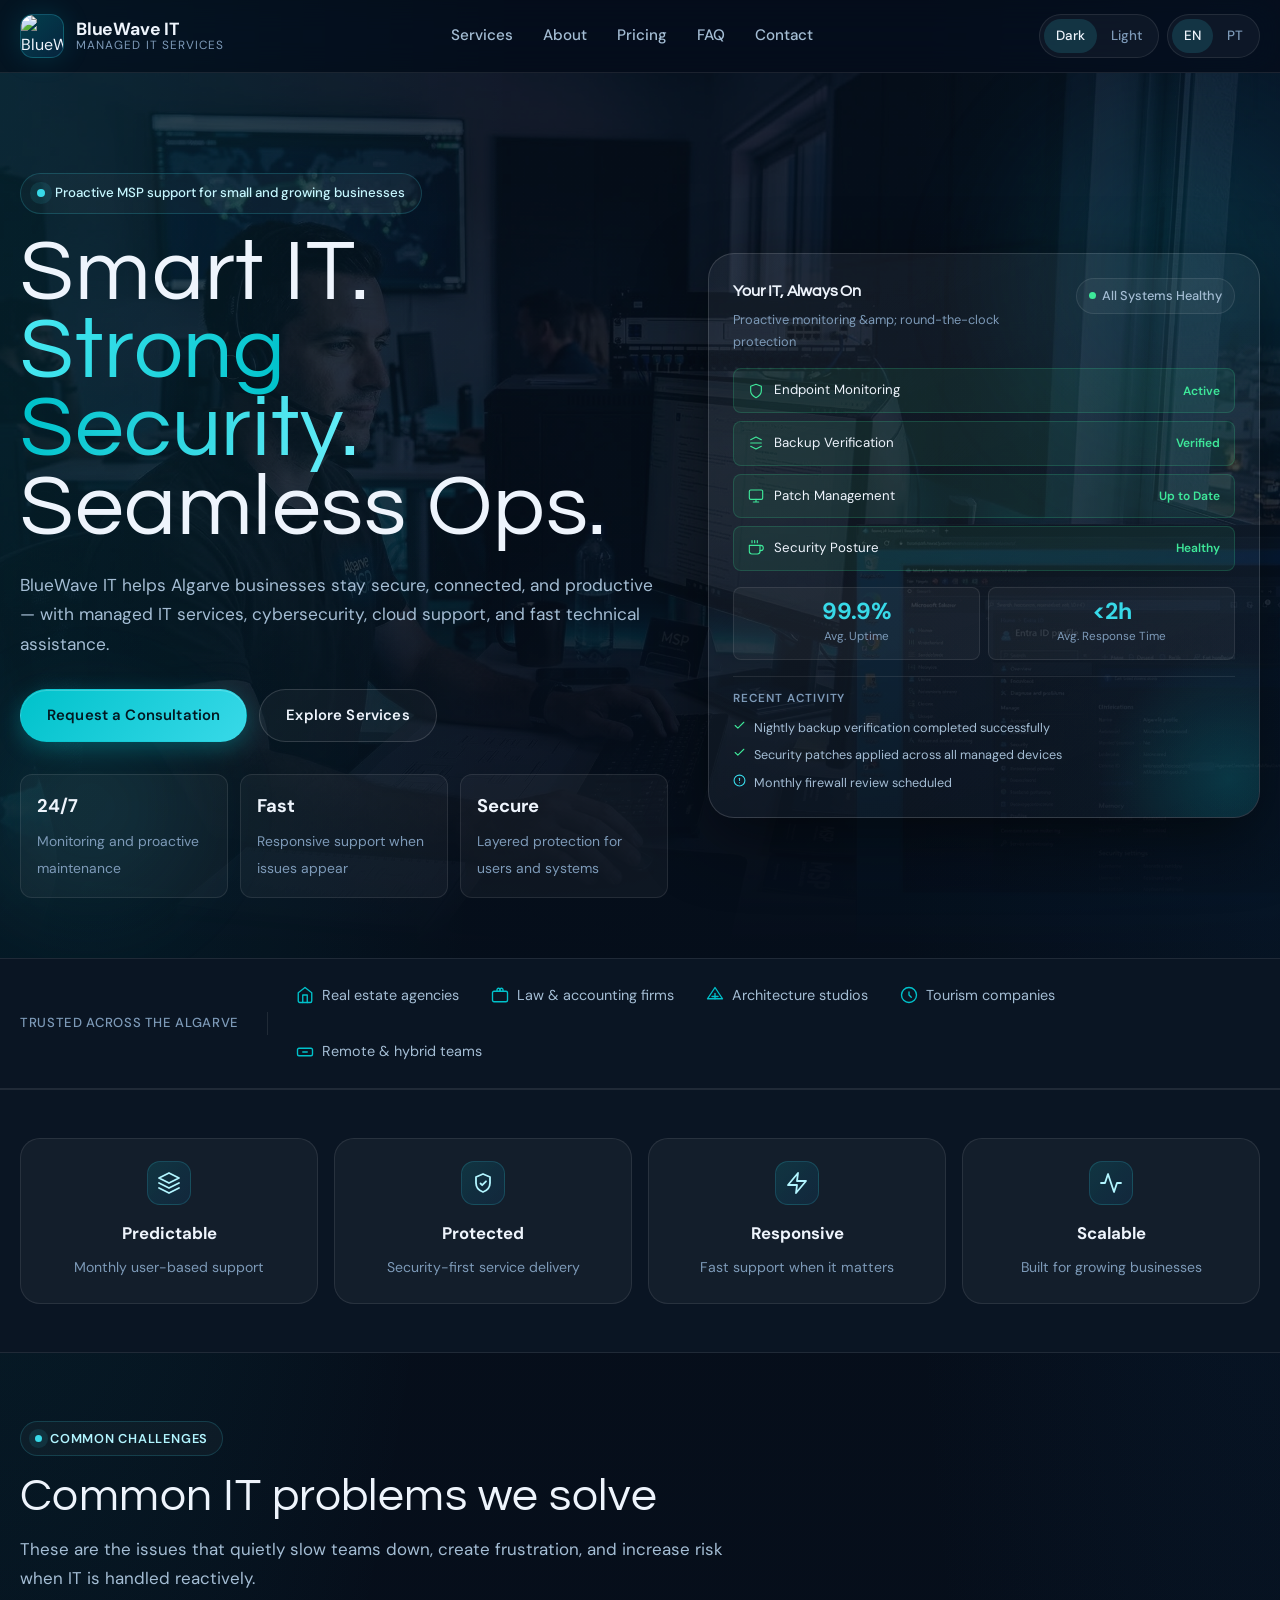
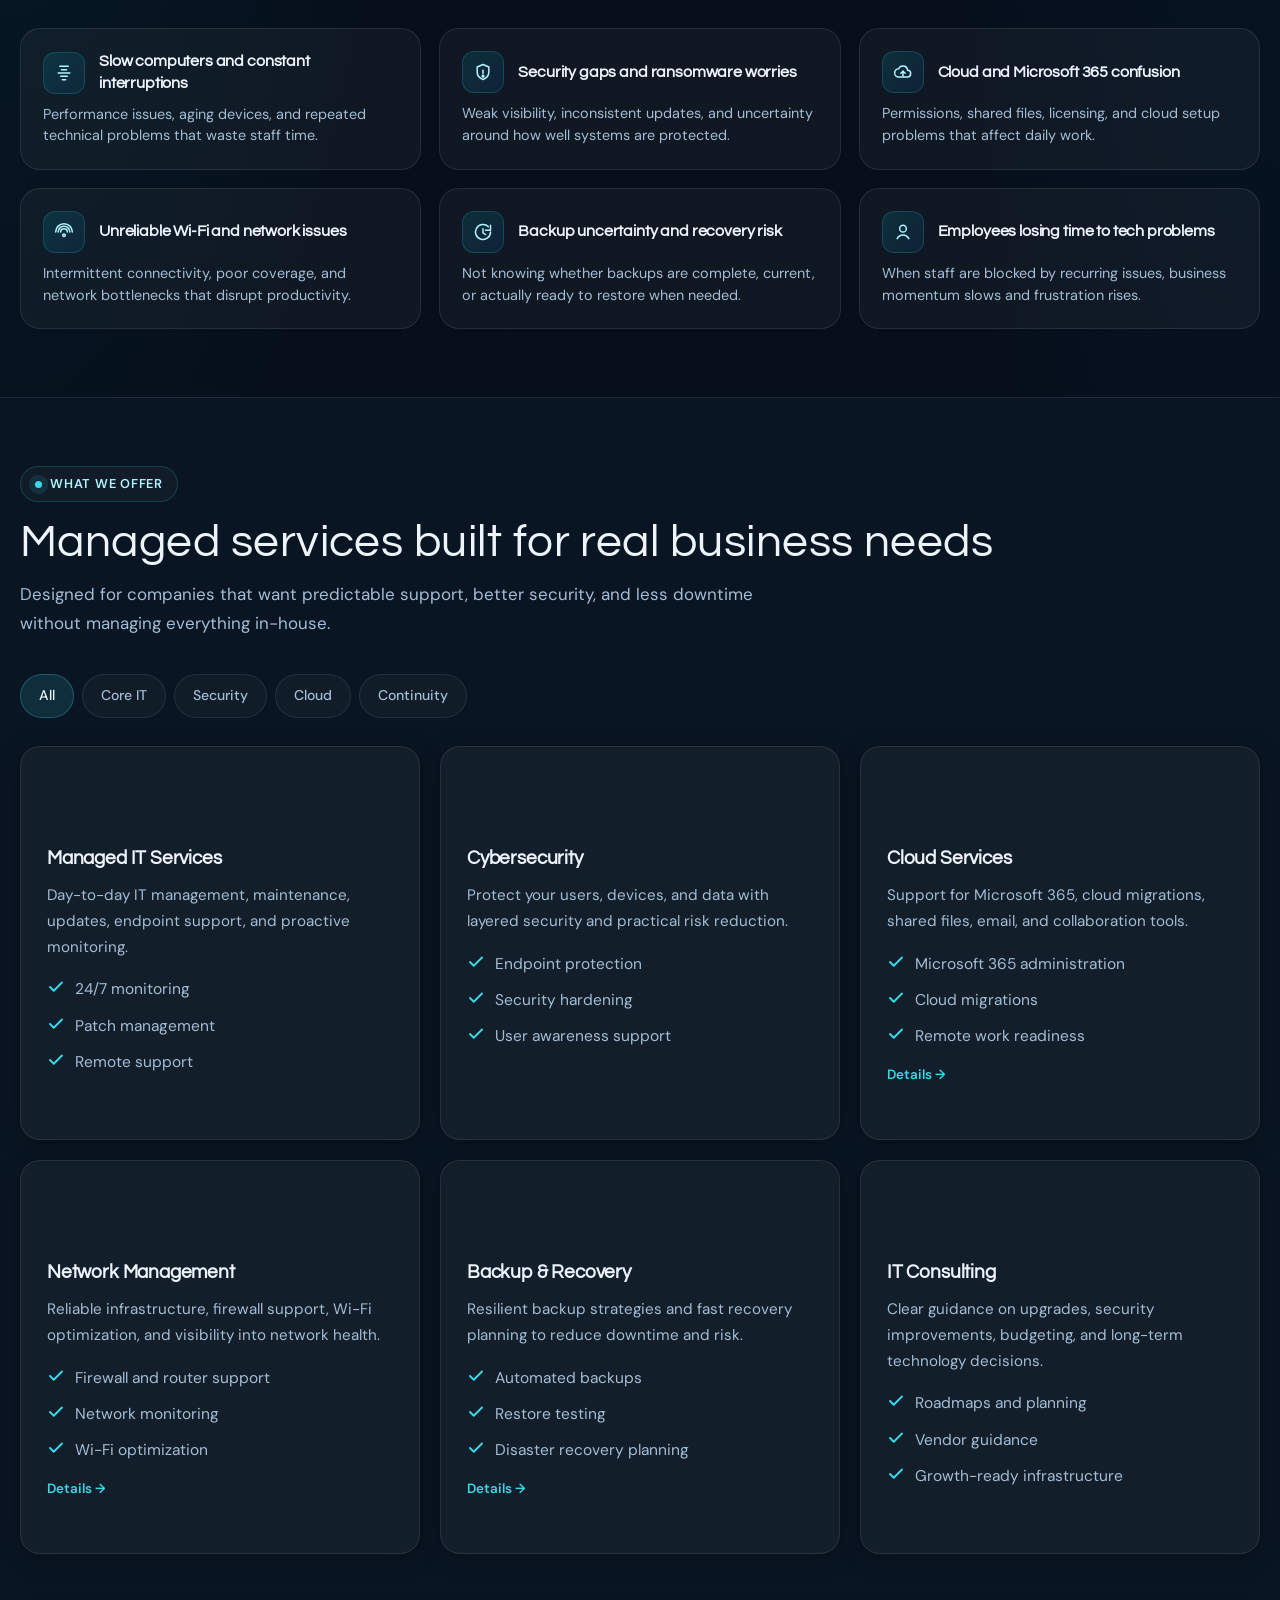
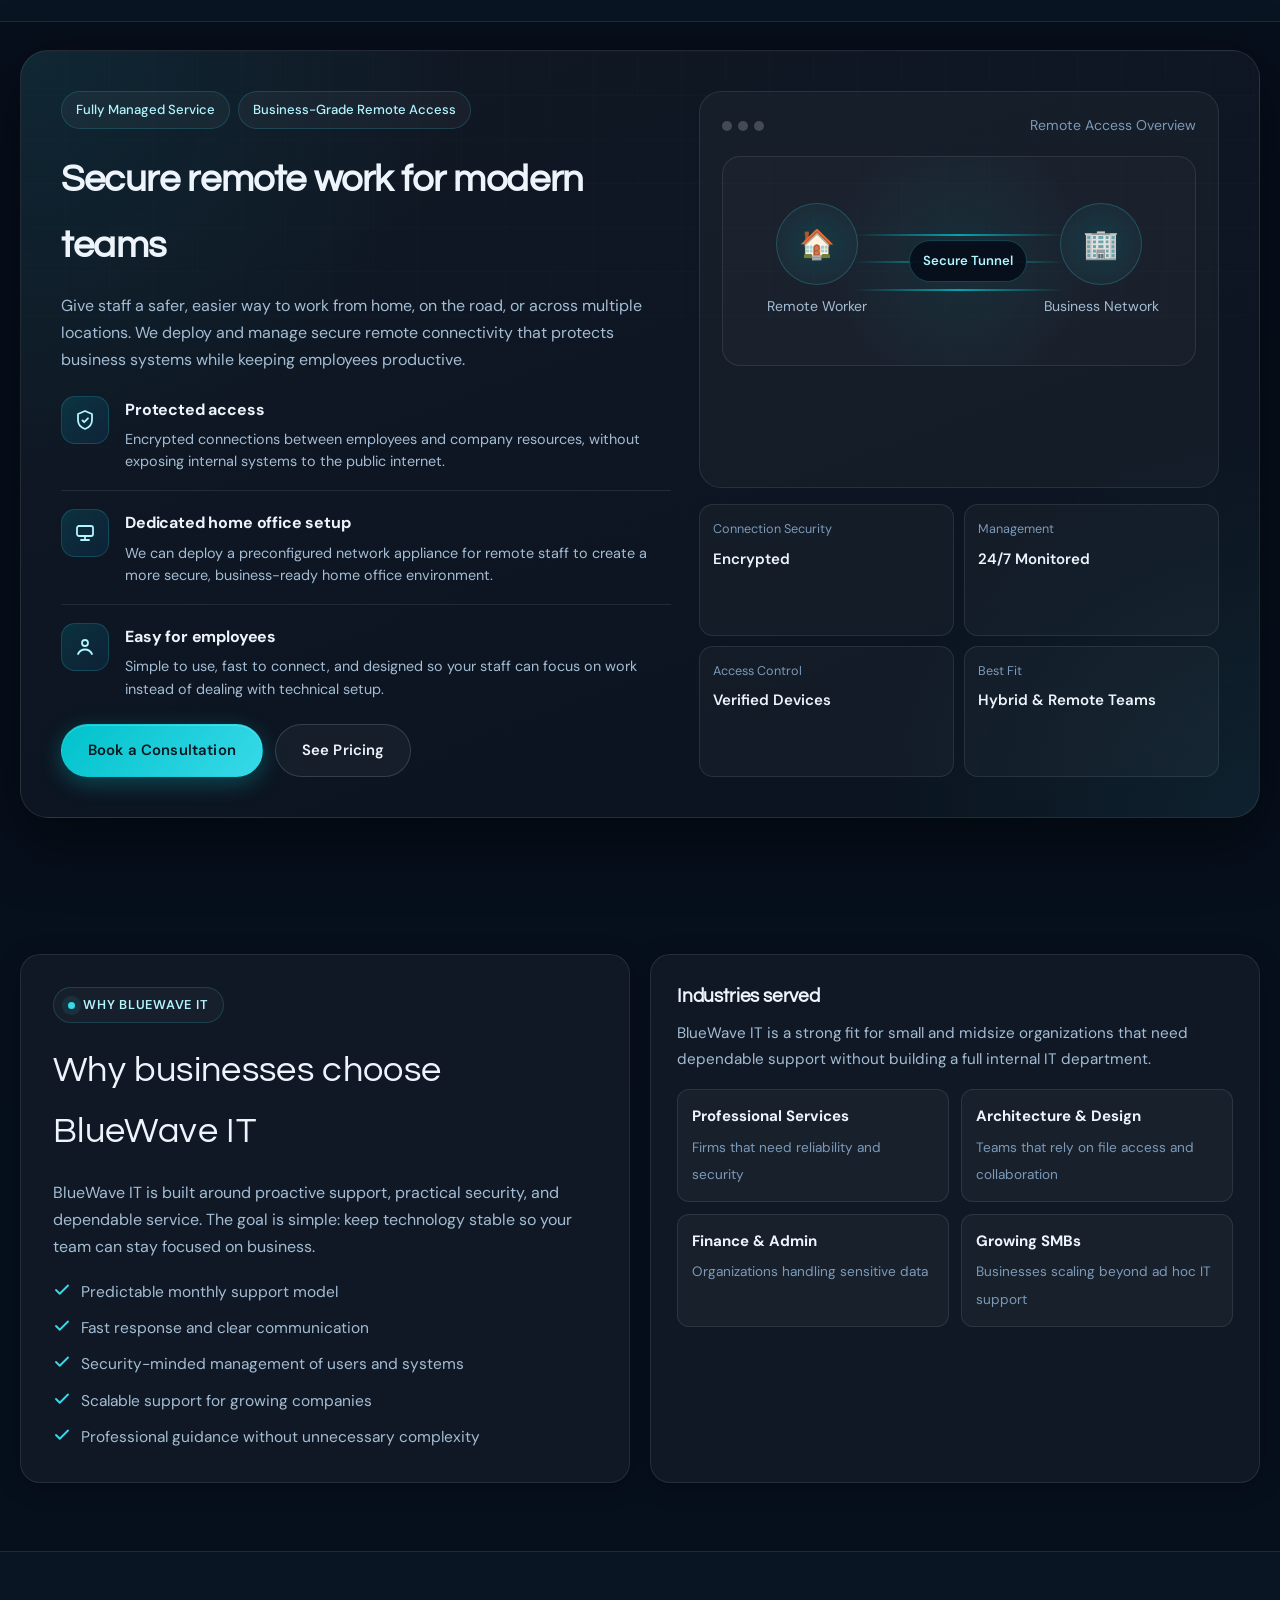
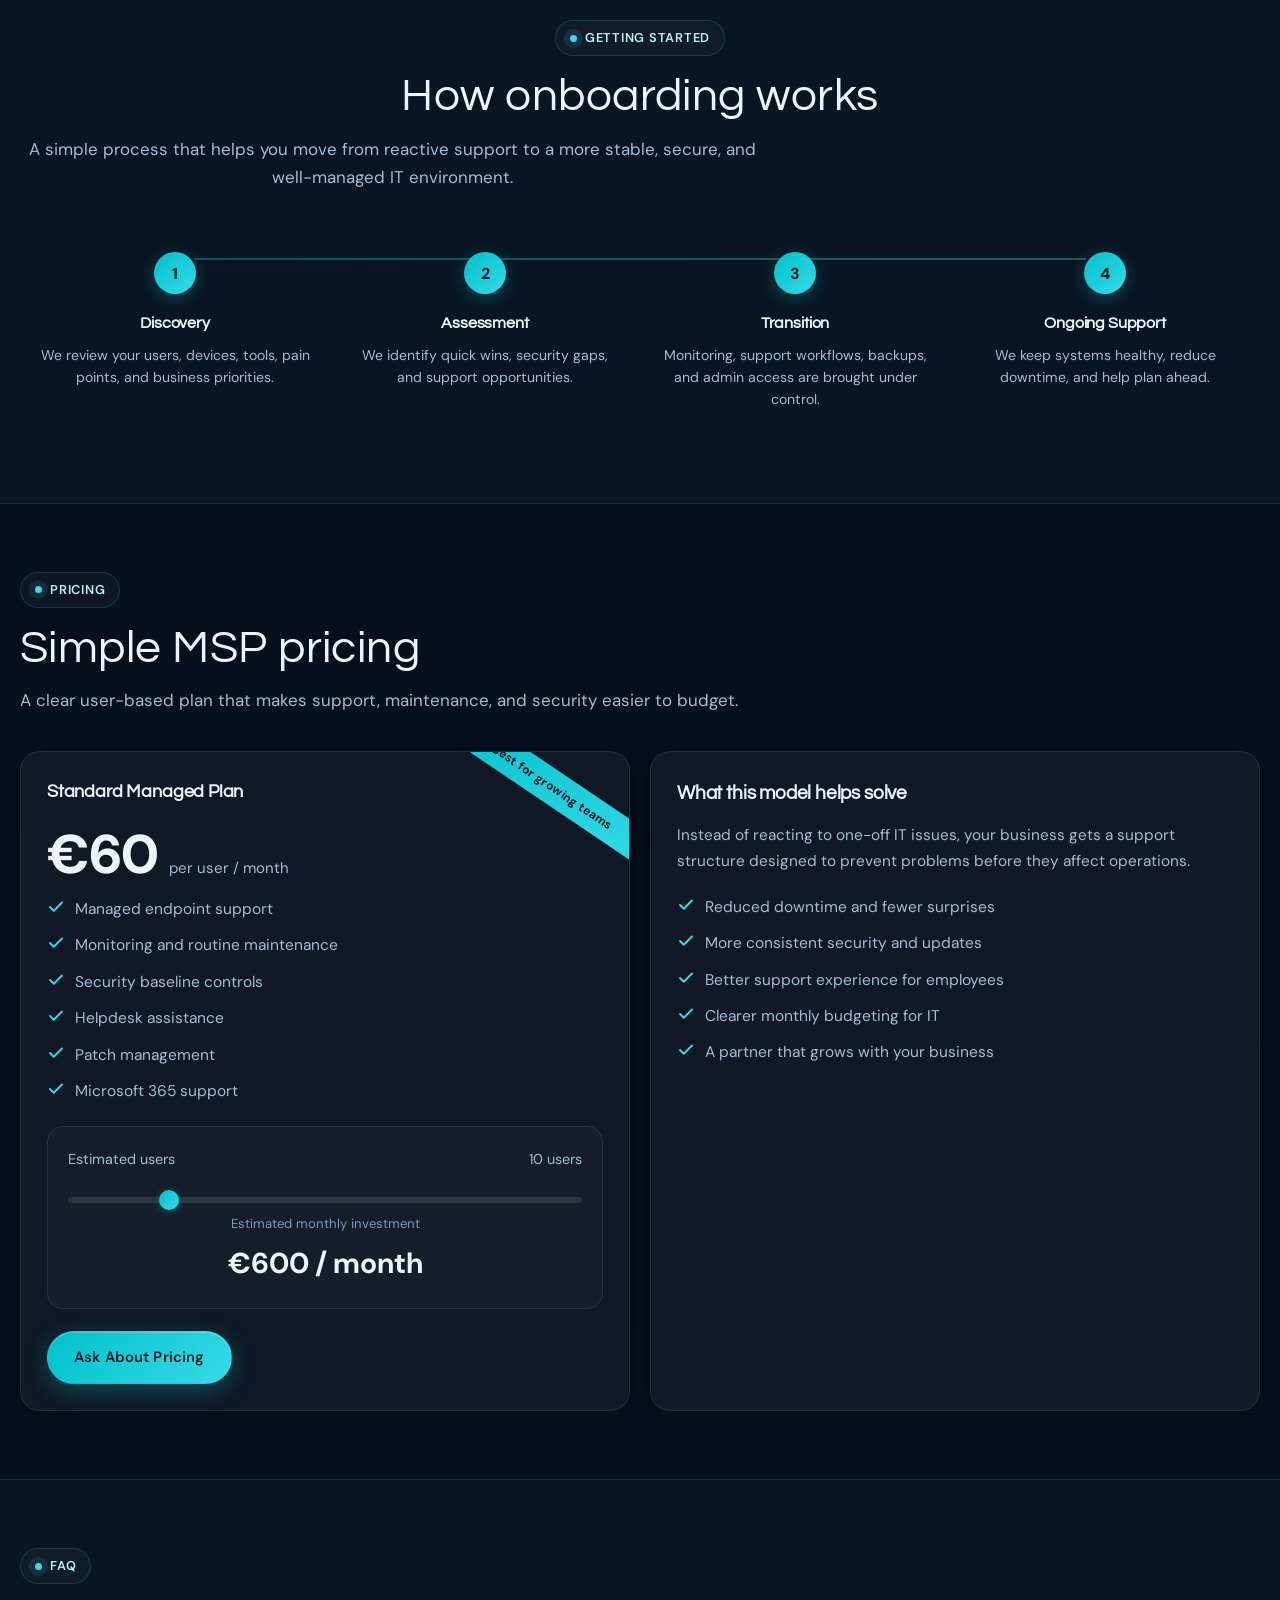
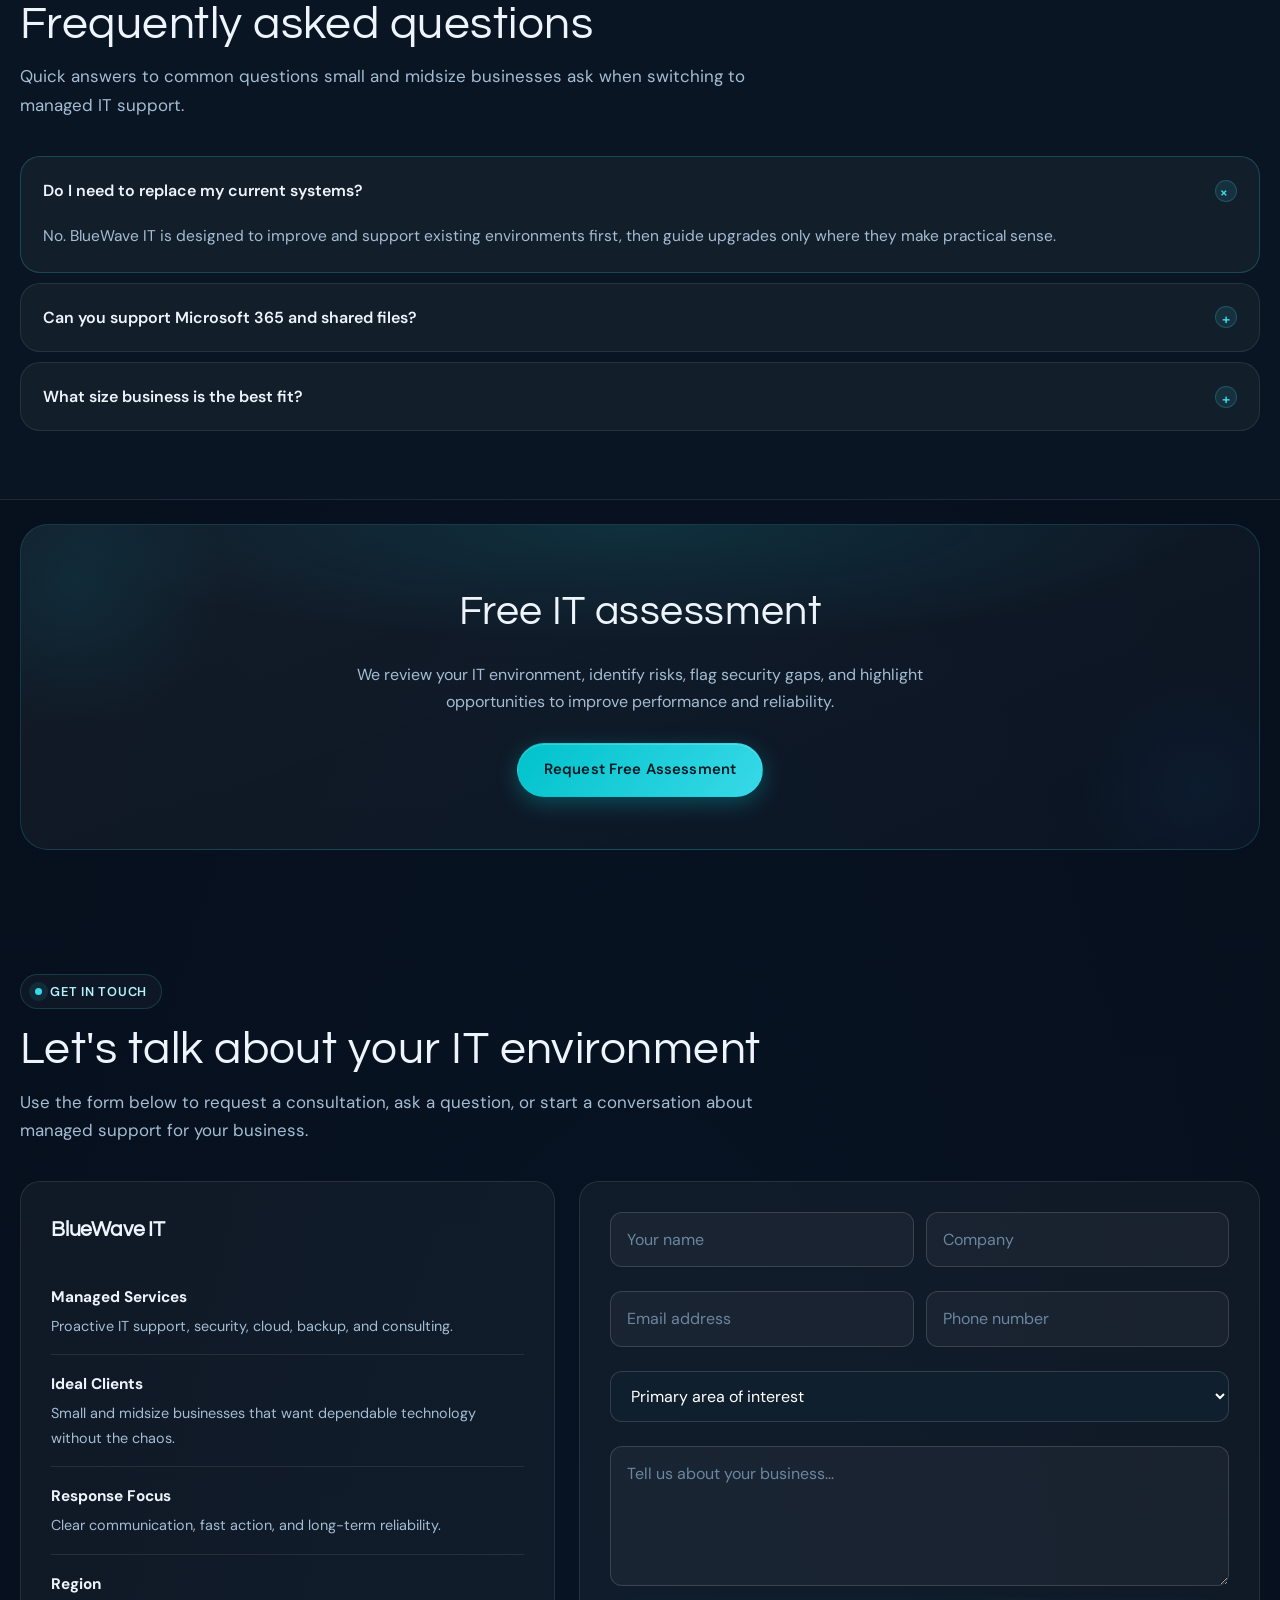
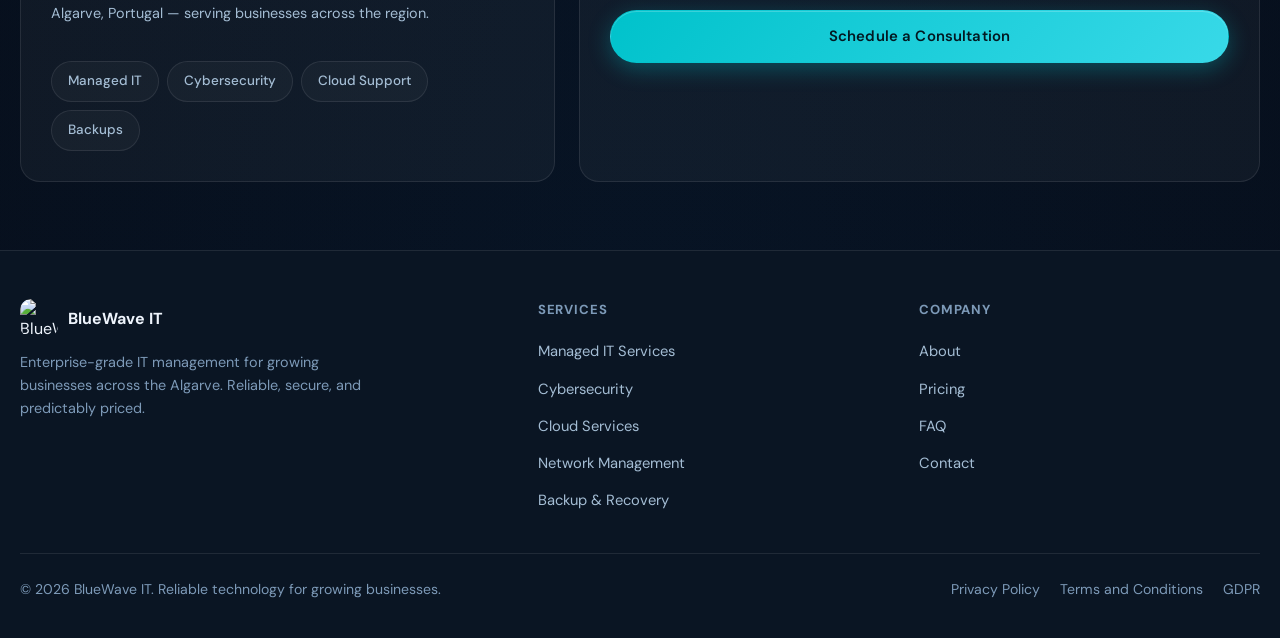
==== commit cd47eb13: "Add files via upload" ====
--- a/index.html
+++ b/index.html
@@ -2309,7 +2309,7 @@
         <div class="footer-legal">
           <a href="privacy.html" data-i18n="footer_privacy">Privacy Policy</a>
           <a href="terms.html" data-i18n="footer_terms">Terms and Conditions</a>
-          <a href="GDPR.html" data-i18n="footer_gdpr">GDPR</a>
+          <a href="gdpr.html" data-i18n="footer_gdpr">GDPR</a>
         </div>
       </div>
     </div>
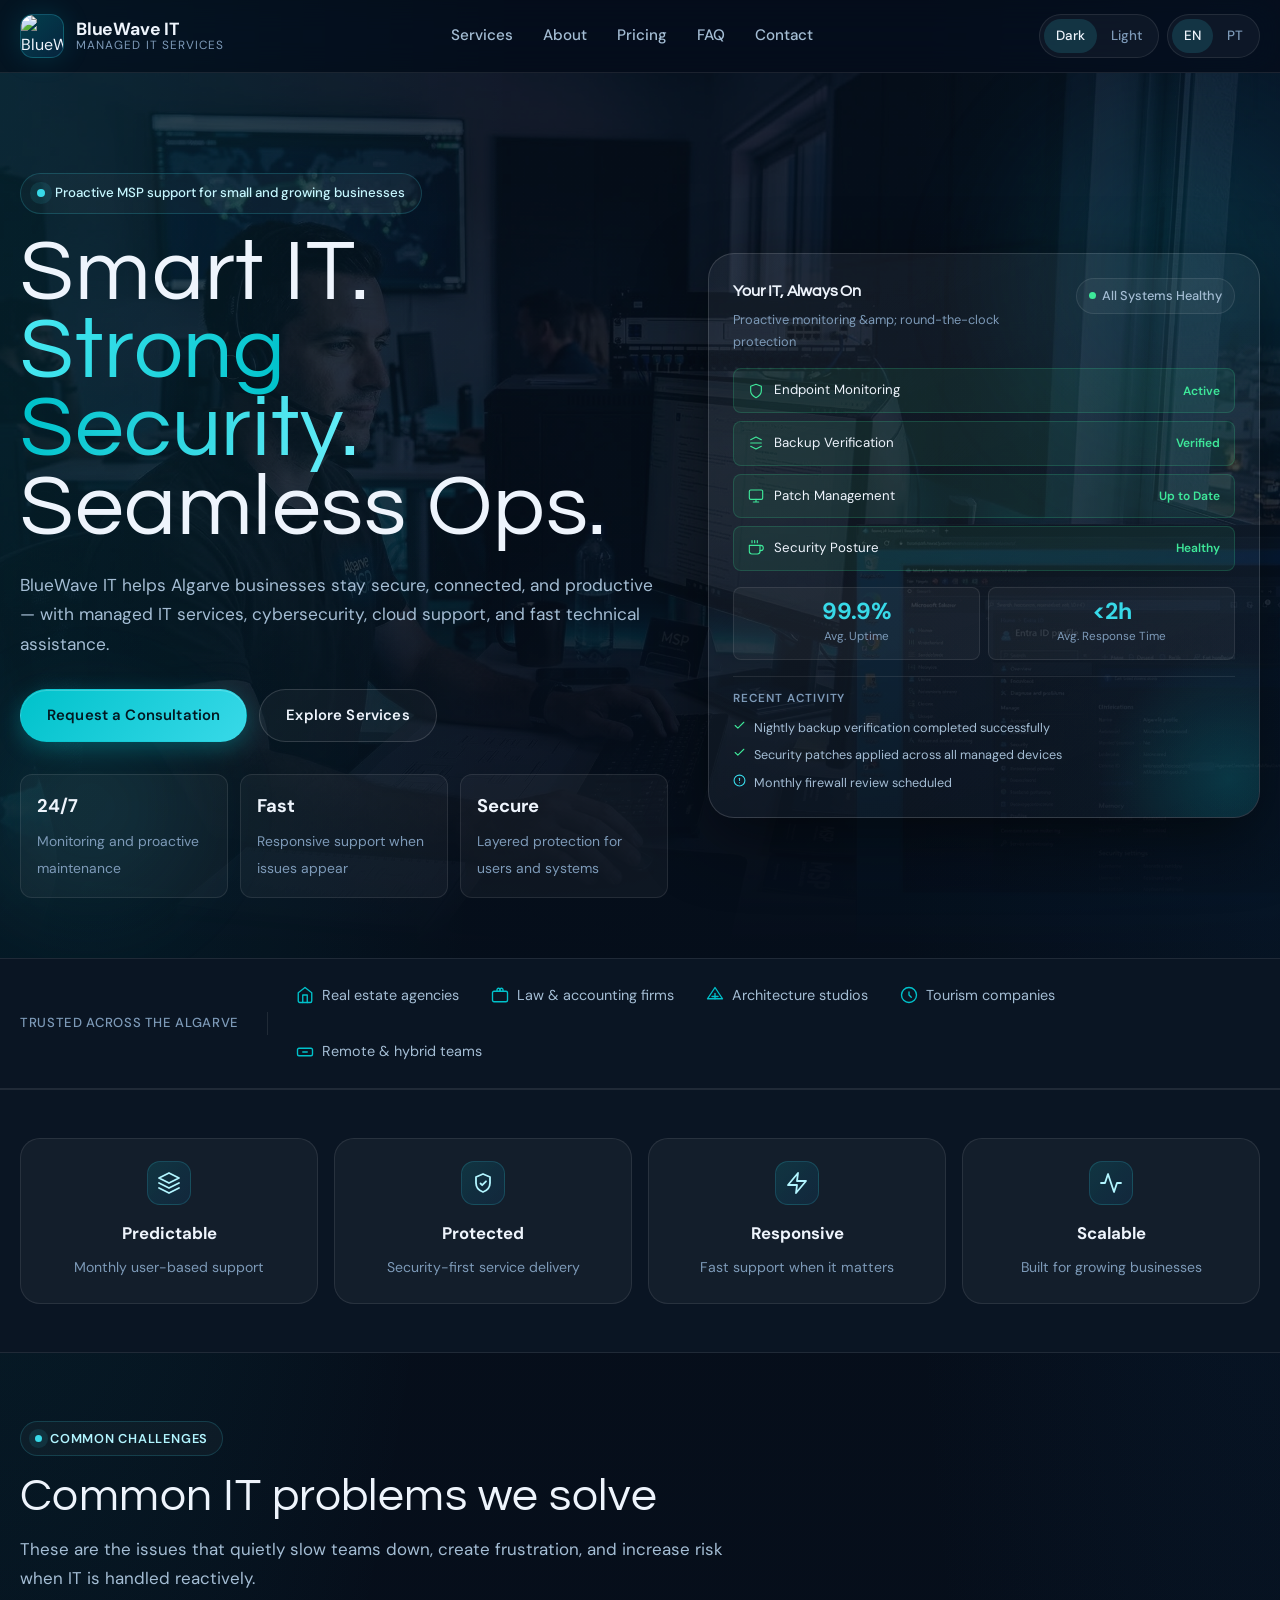
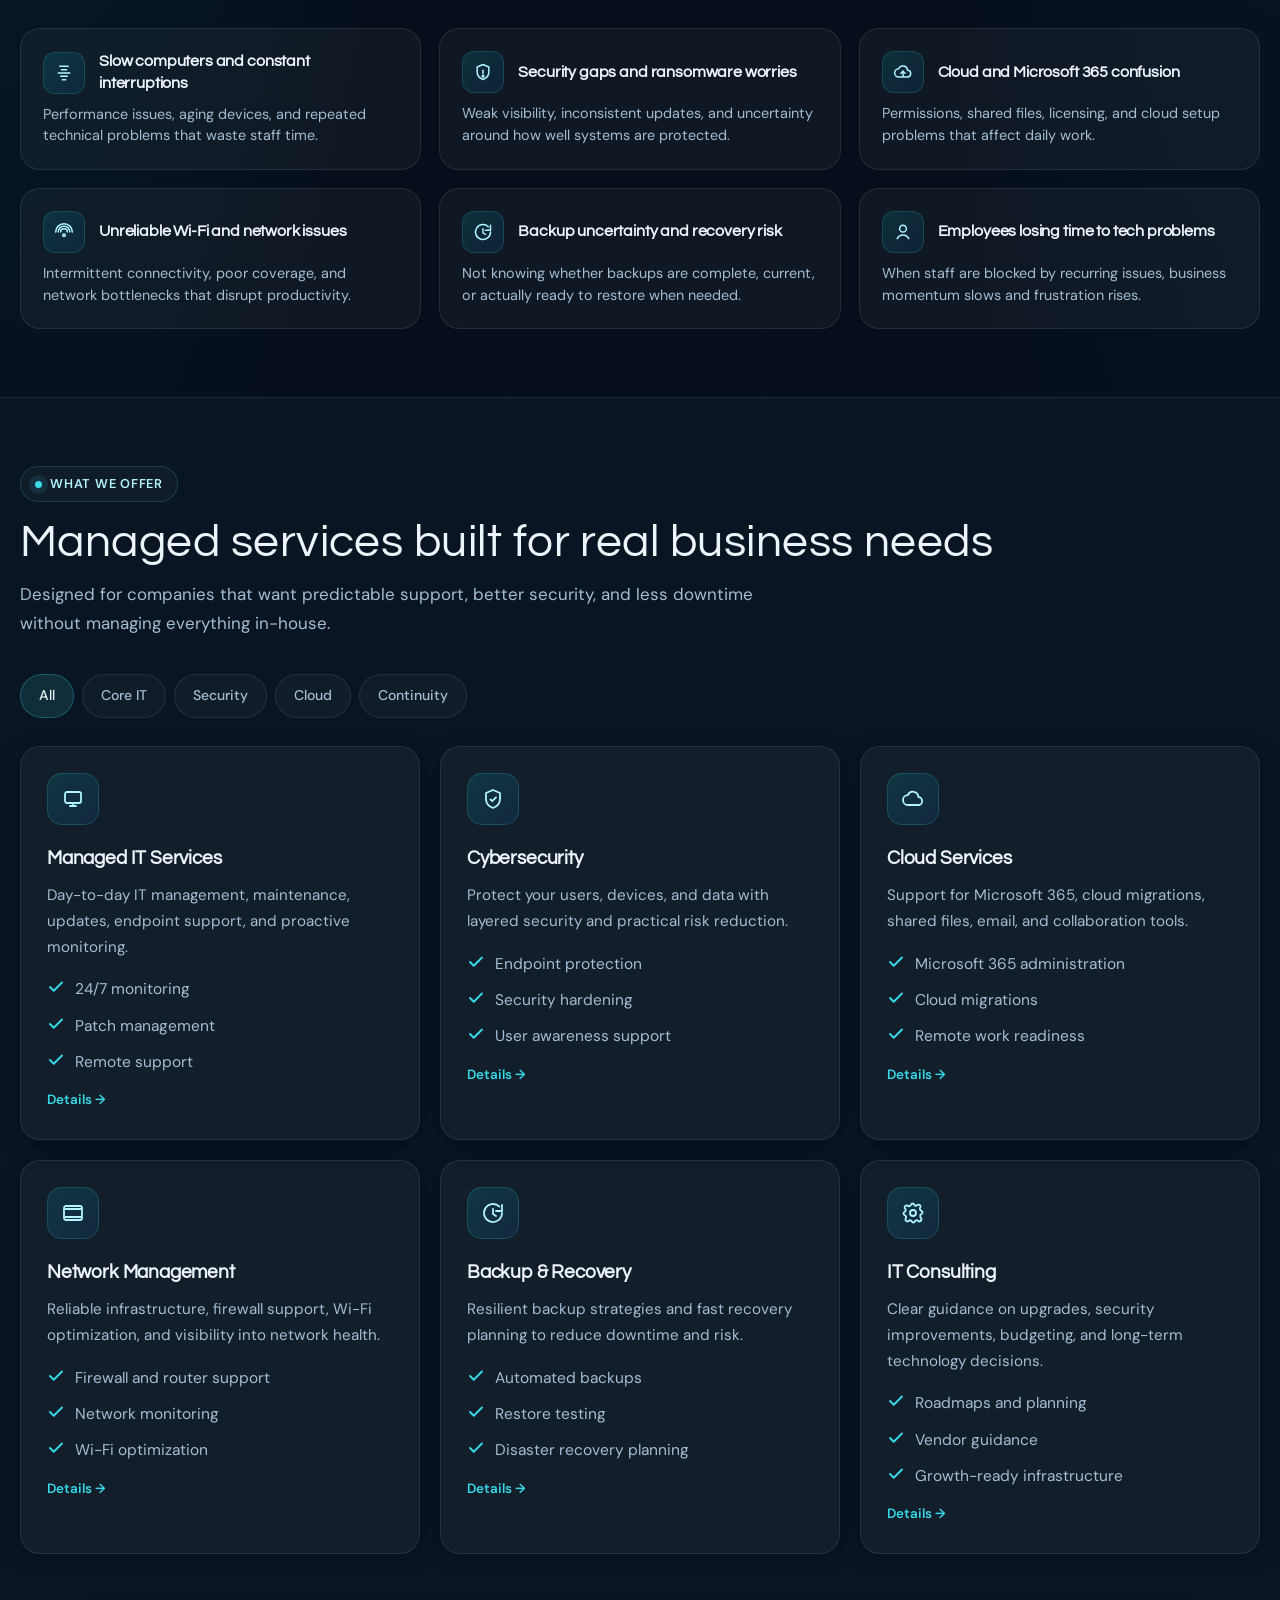
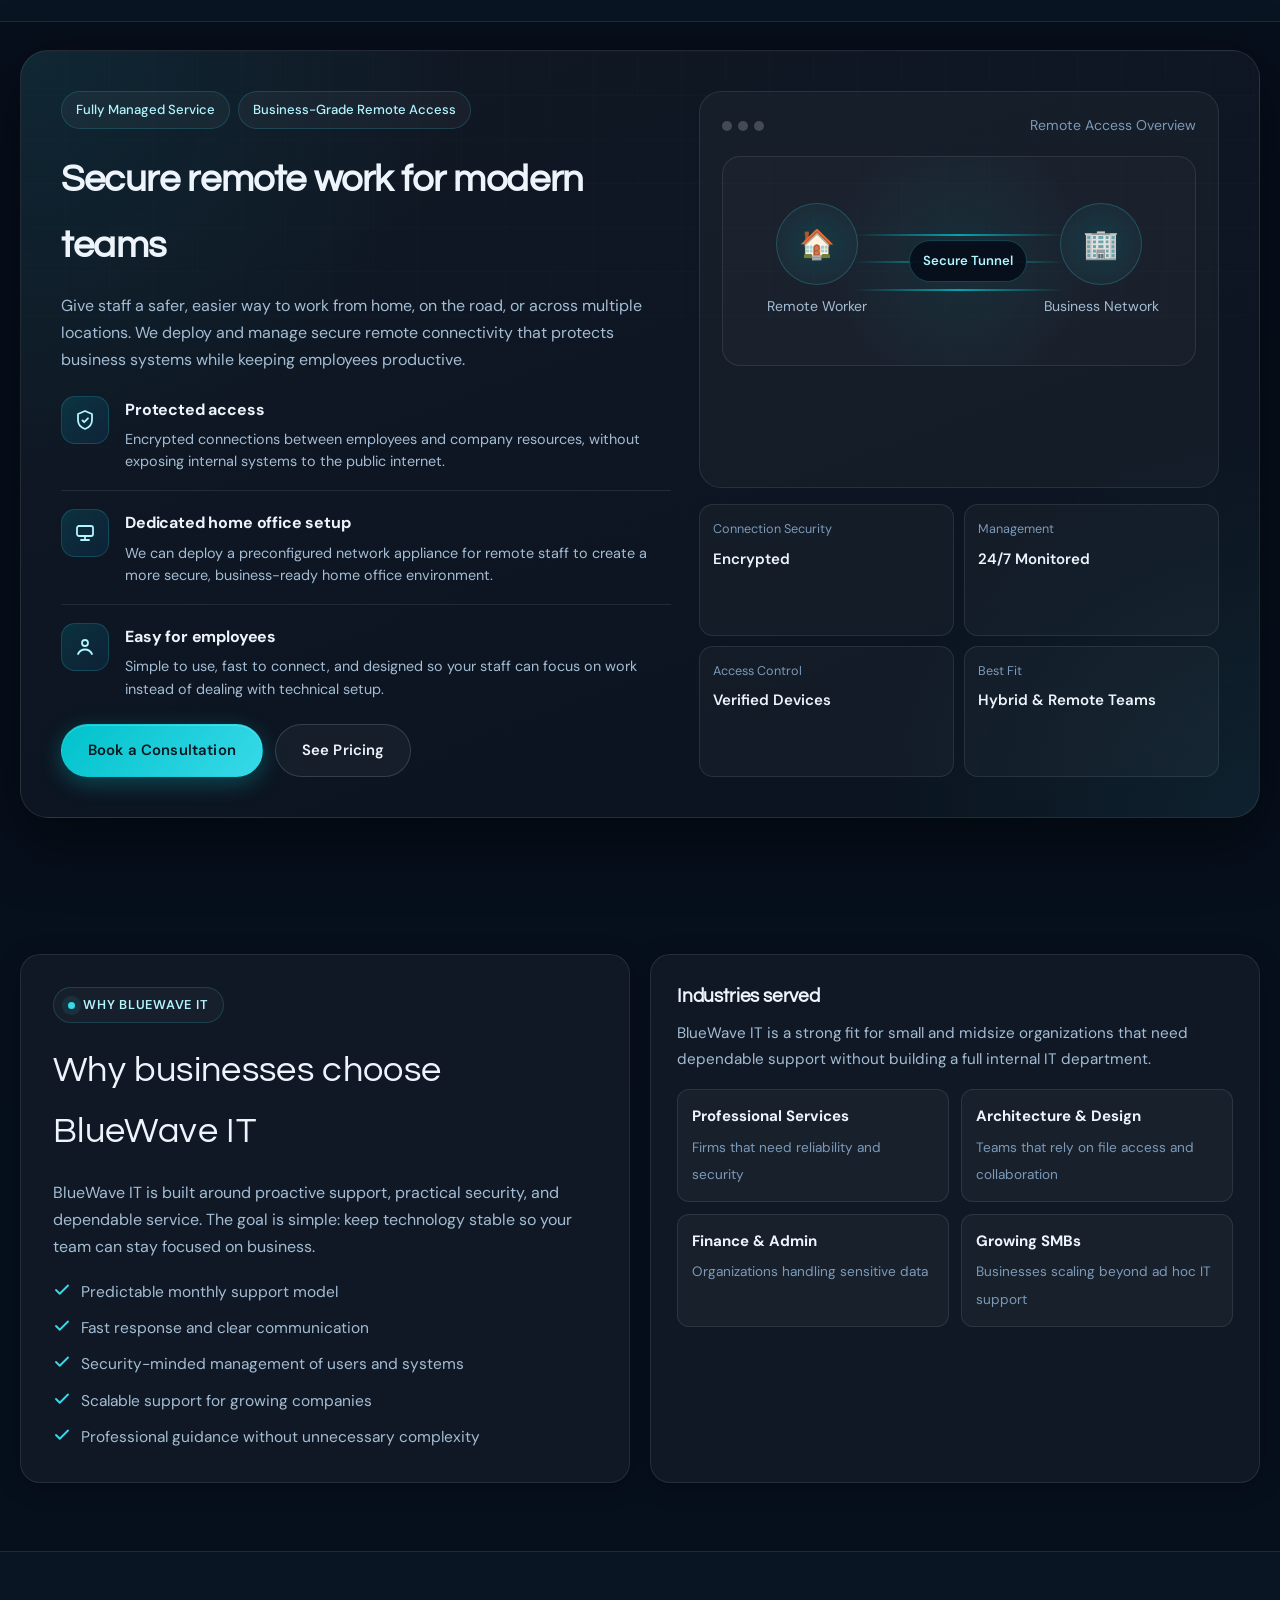
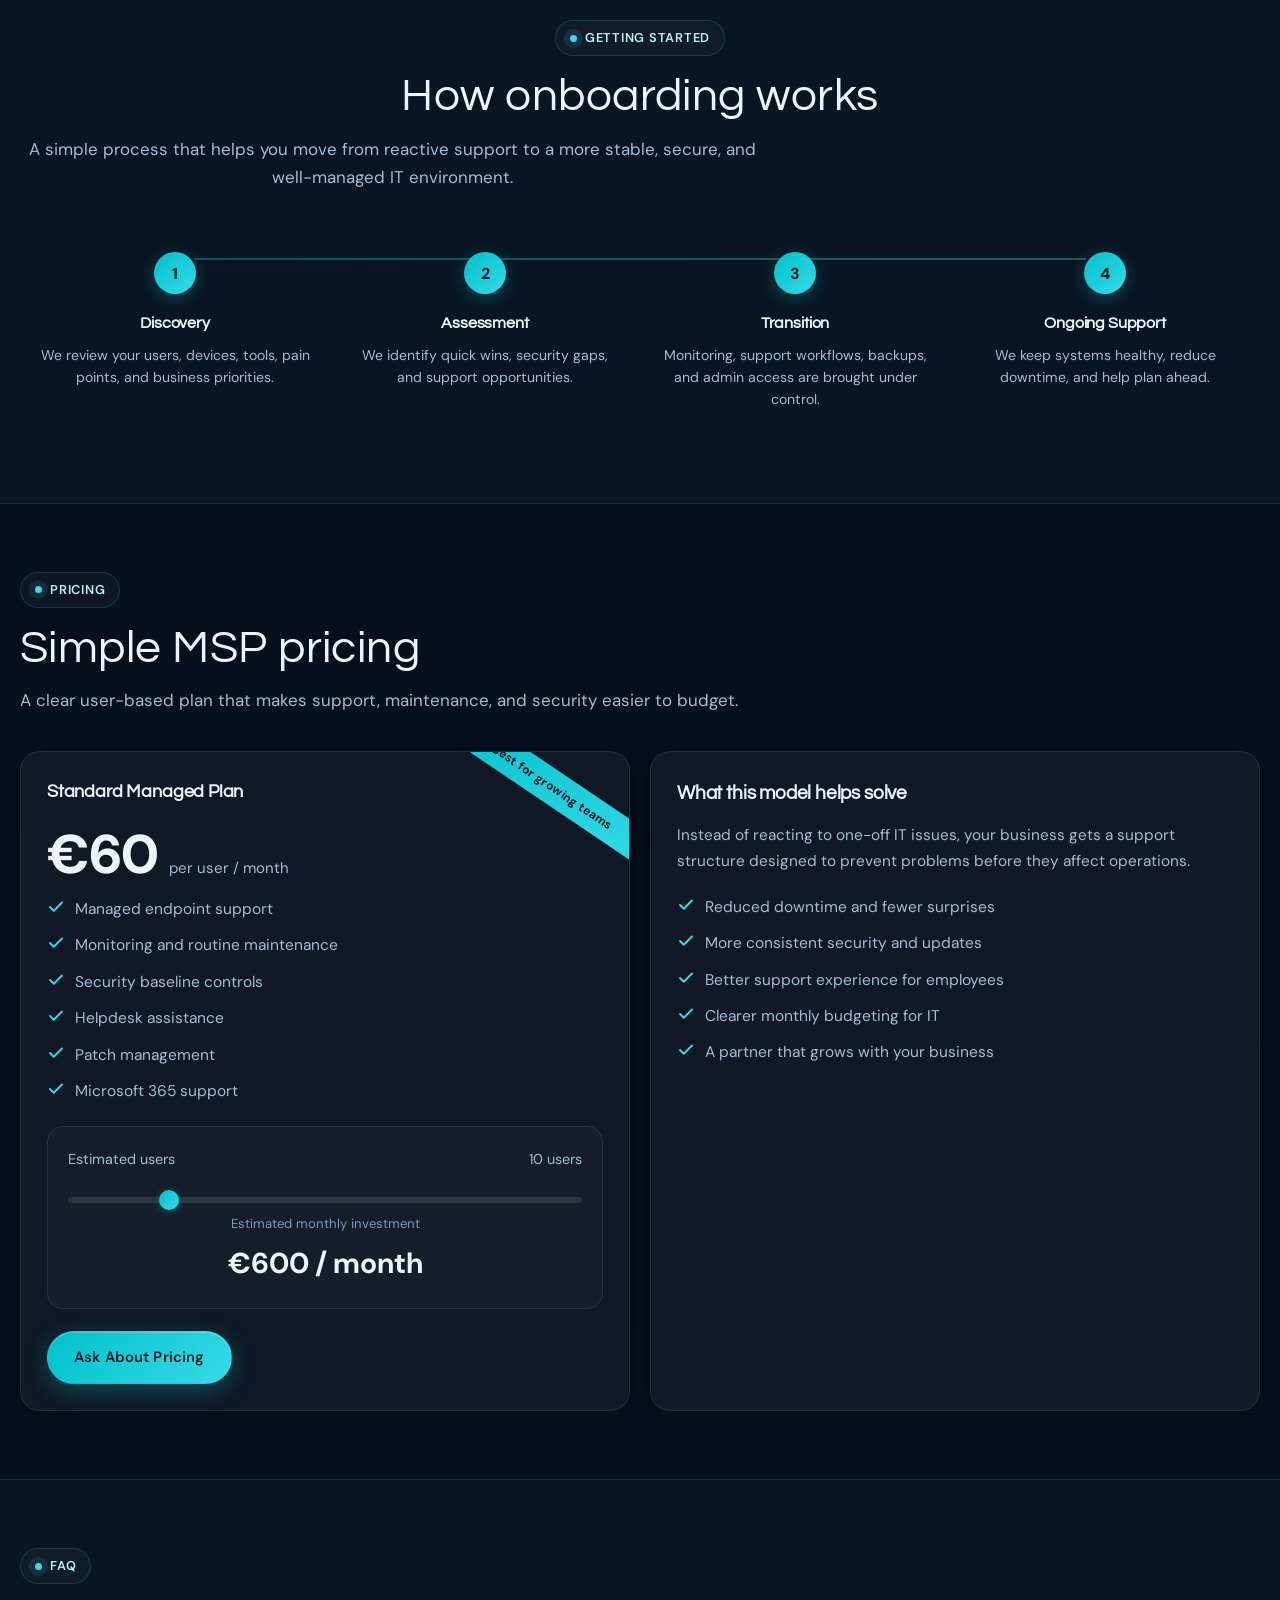
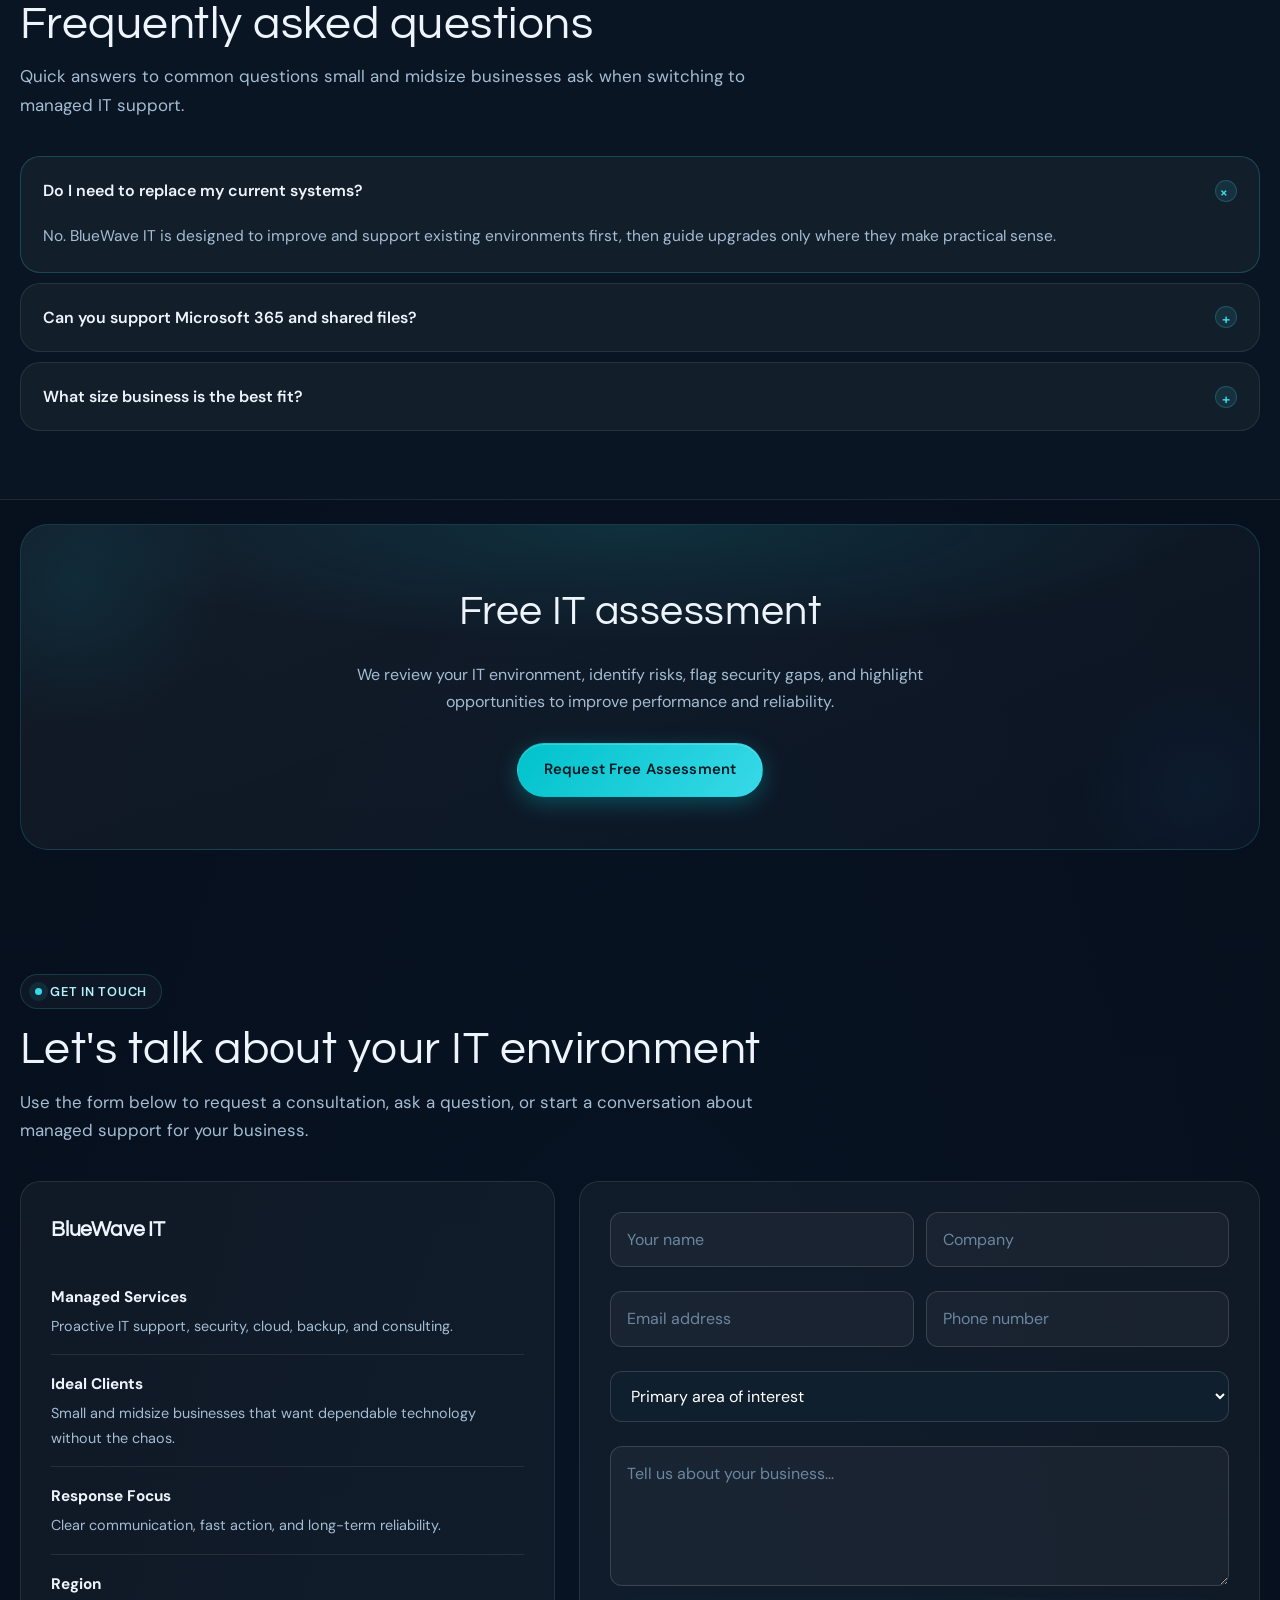
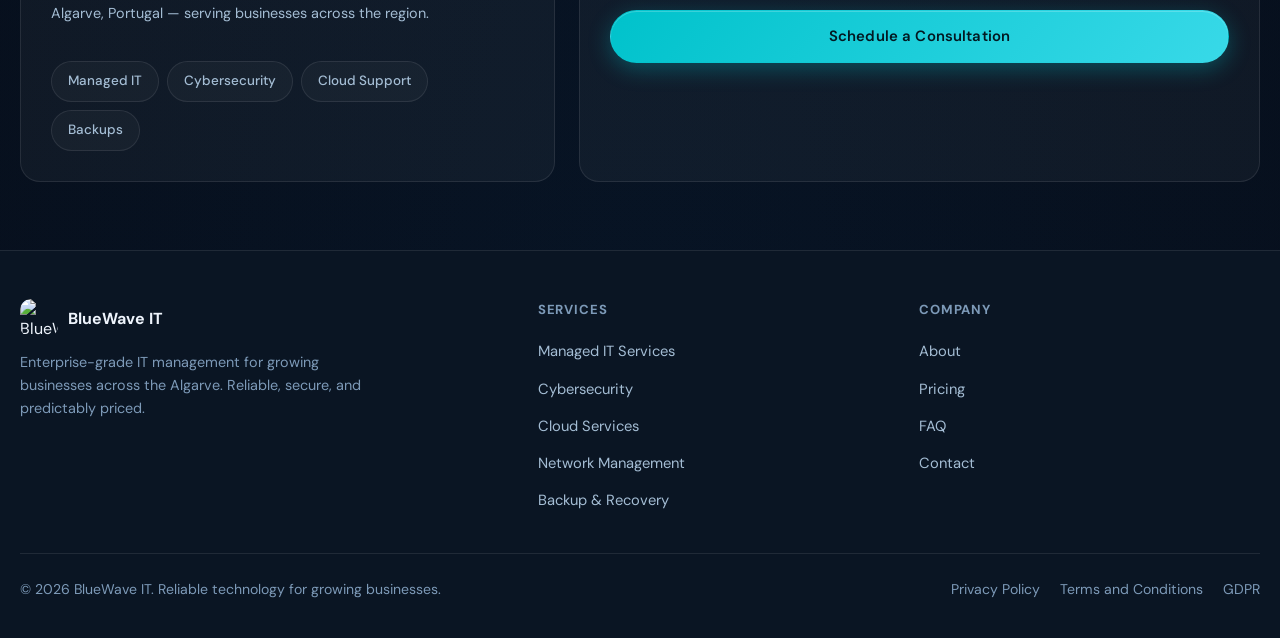
==== commit 96528a30: "Add files via upload" ====
--- a/index.html
+++ b/index.html
@@ -1621,7 +1621,7 @@
       <a href="about.html"    data-i18n="nav_about">About</a>
       <a href="pricing.html"  data-i18n="nav_pricing">Pricing</a>
       <a href="pricing.html#faq"      data-i18n="nav_faq">FAQ</a>
-      <a href="#contact"  data-i18n="nav_contact">Contact</a>
+      <a href="contact.html"  data-i18n="nav_contact">Contact</a>
       <div class="mobile-menu-theme">
         <div class="toggle-group" aria-label="Theme switcher">
           <button class="toggle-btn active" data-theme="dark"  data-i18n="theme_dark">Dark</button>
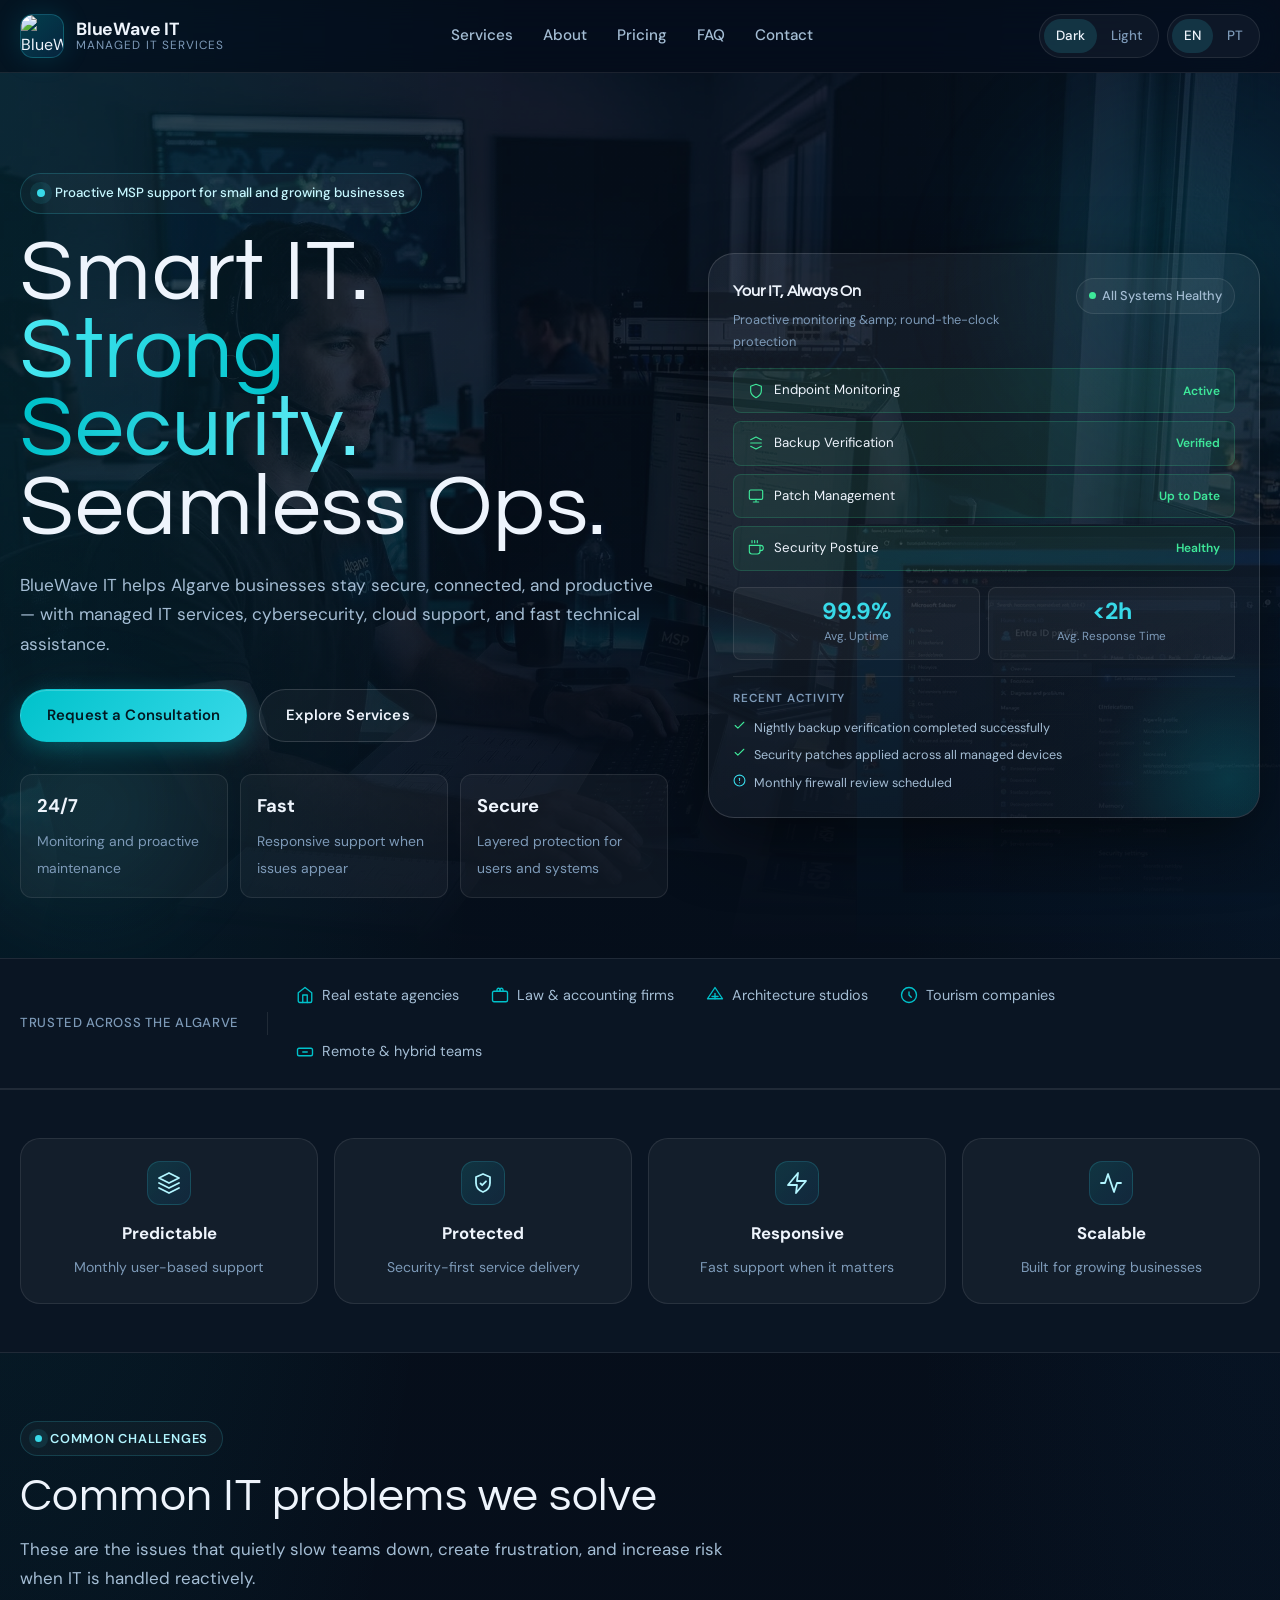
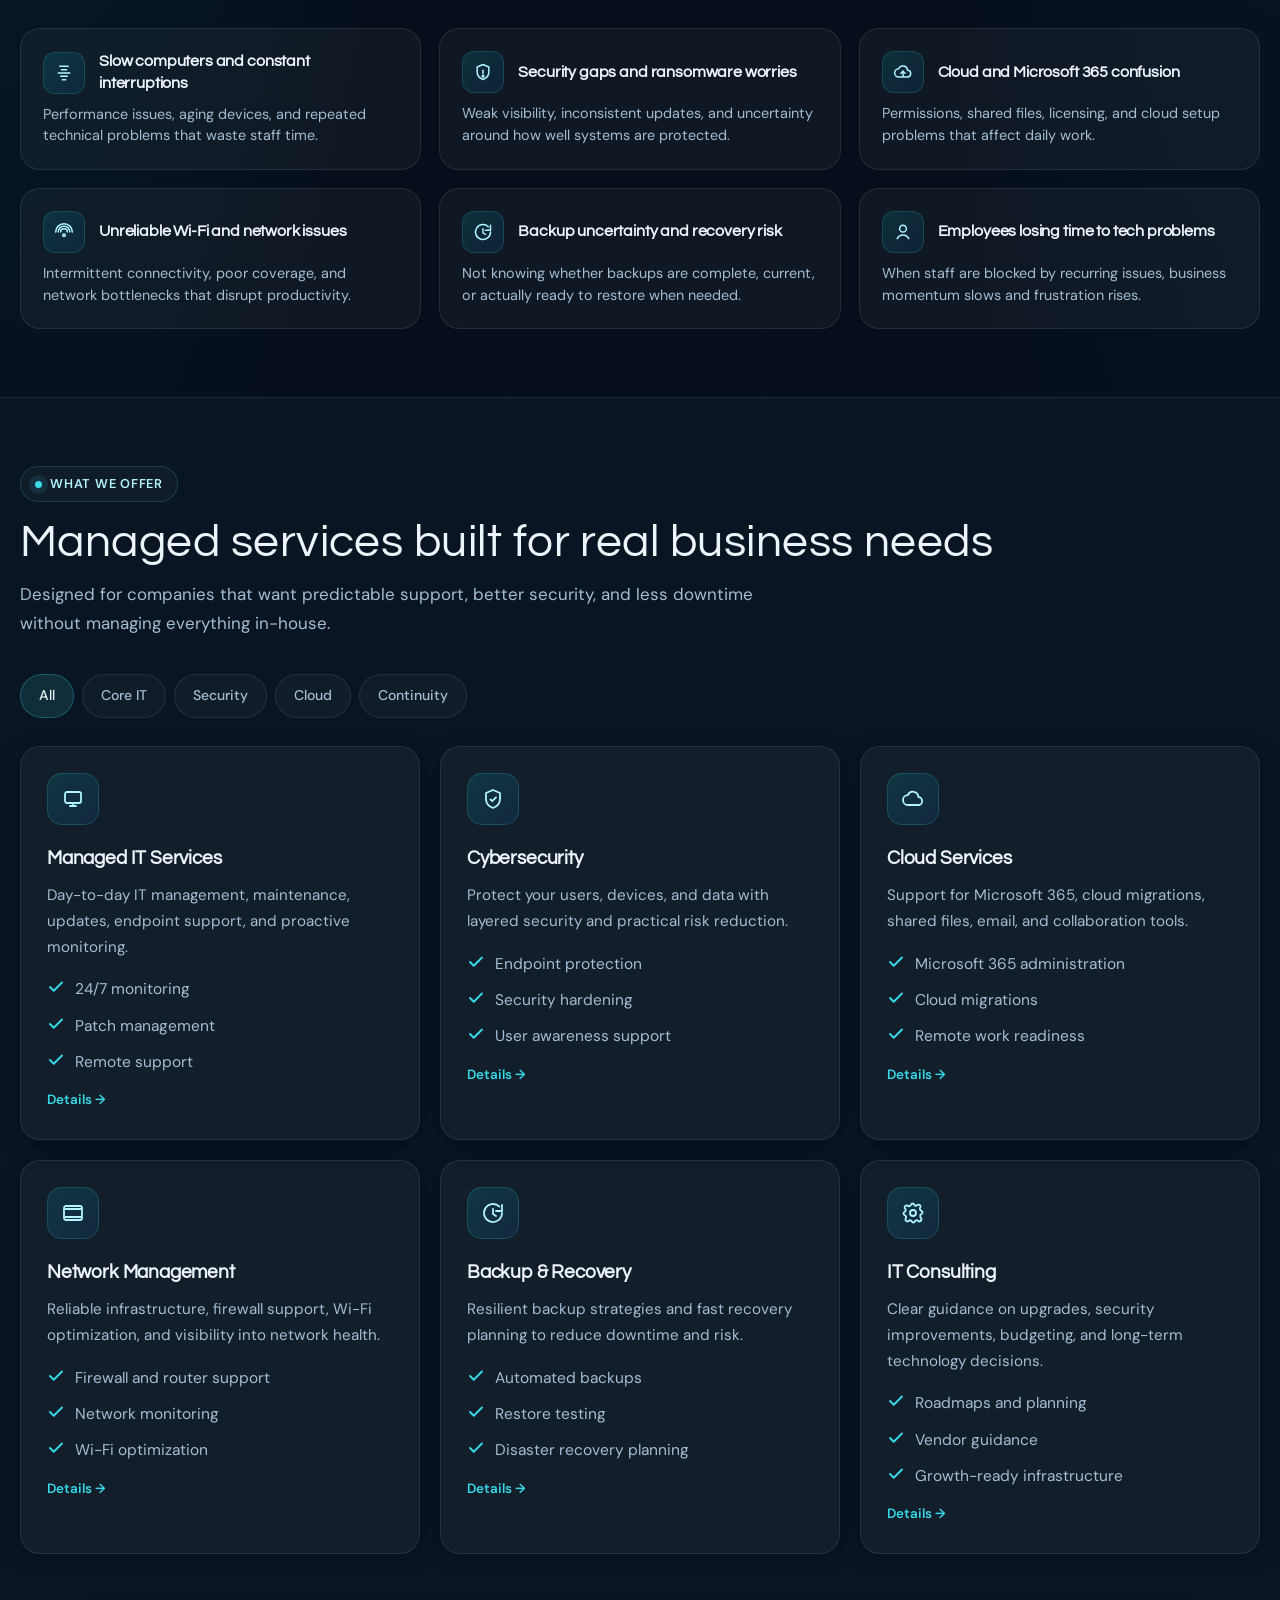
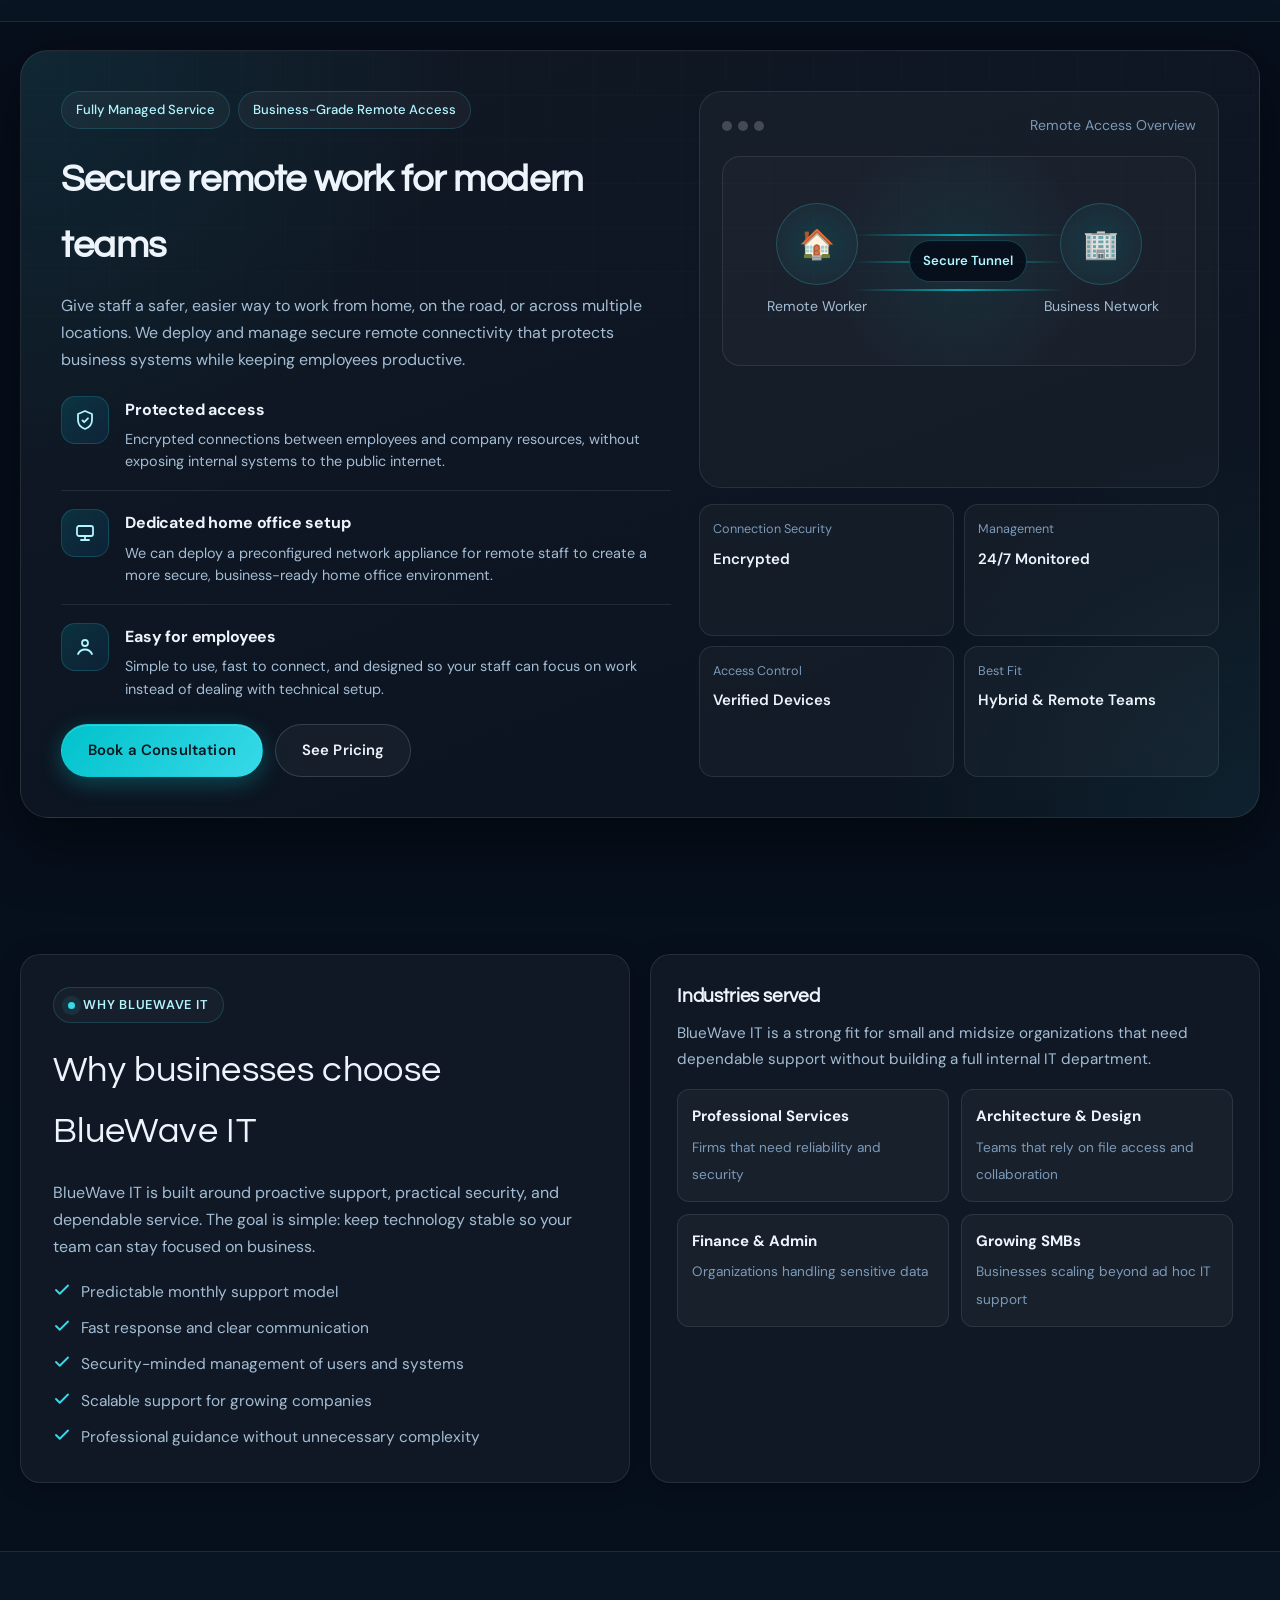
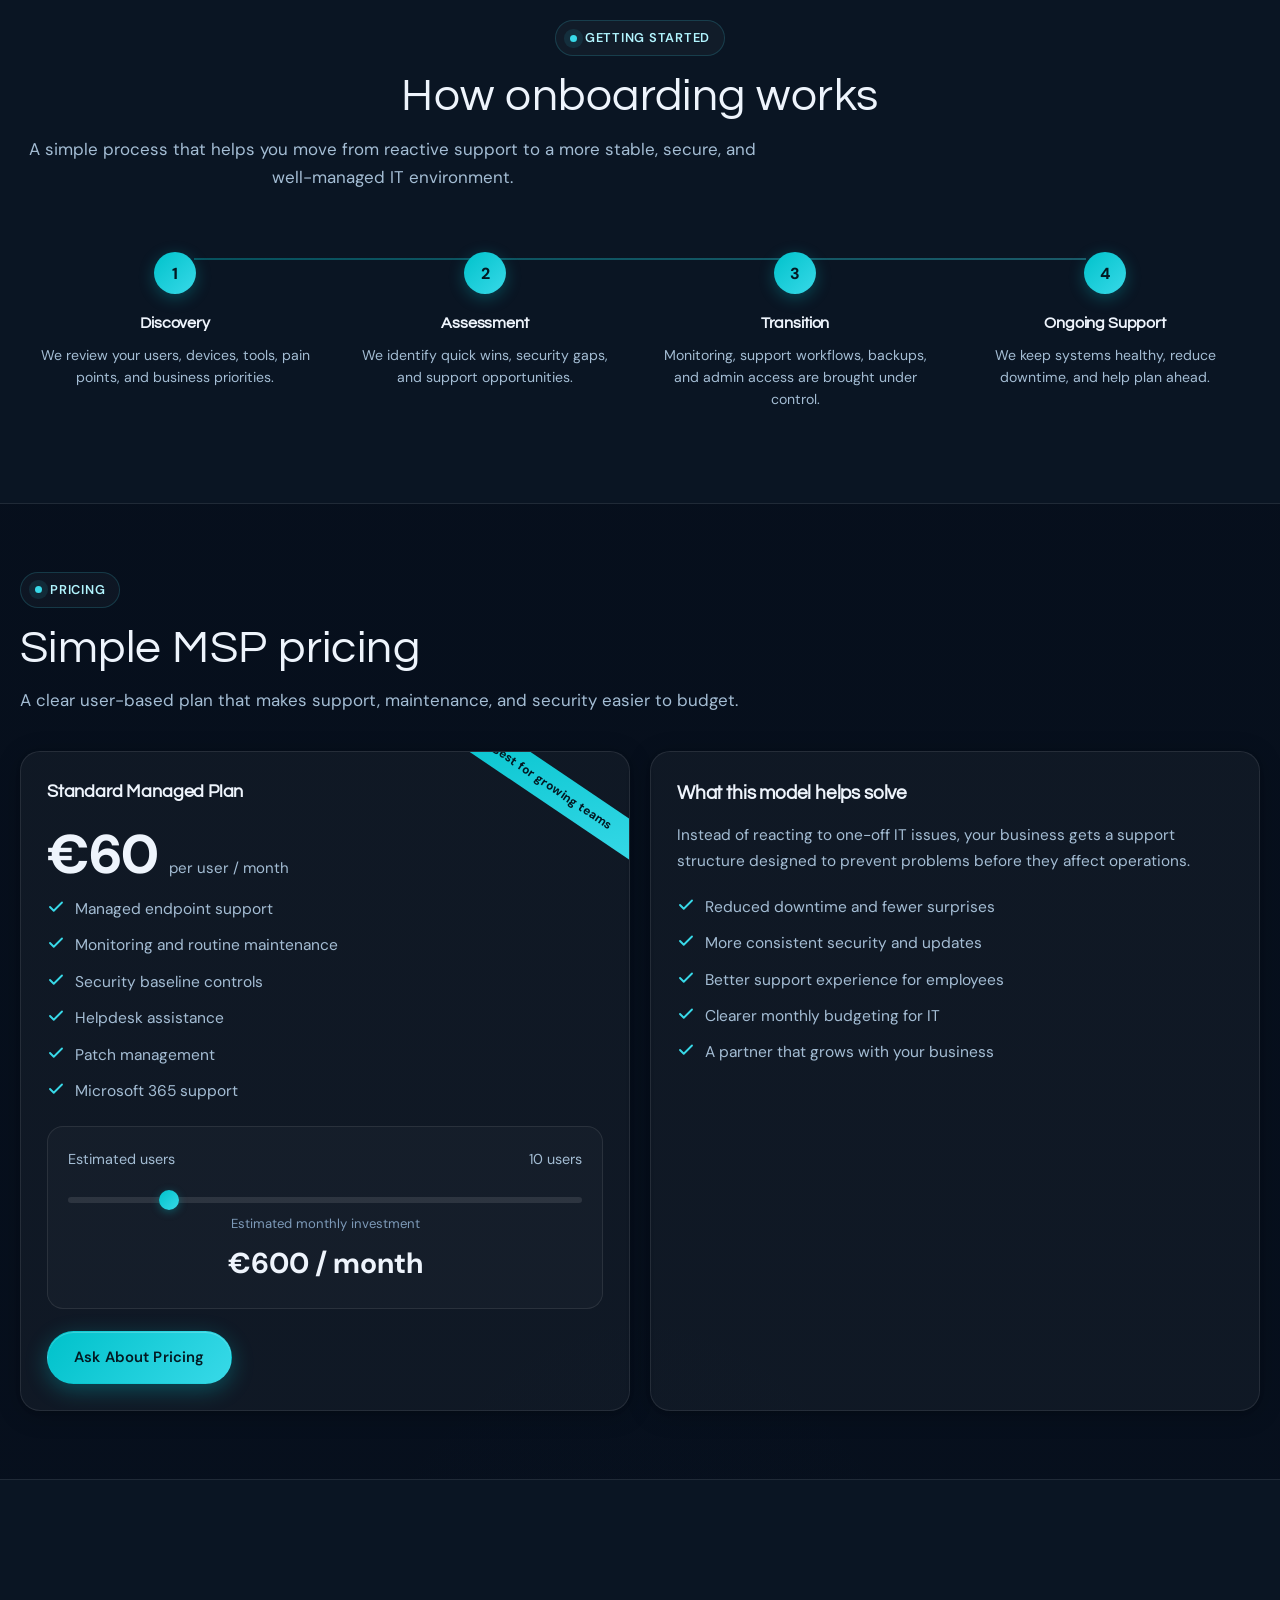
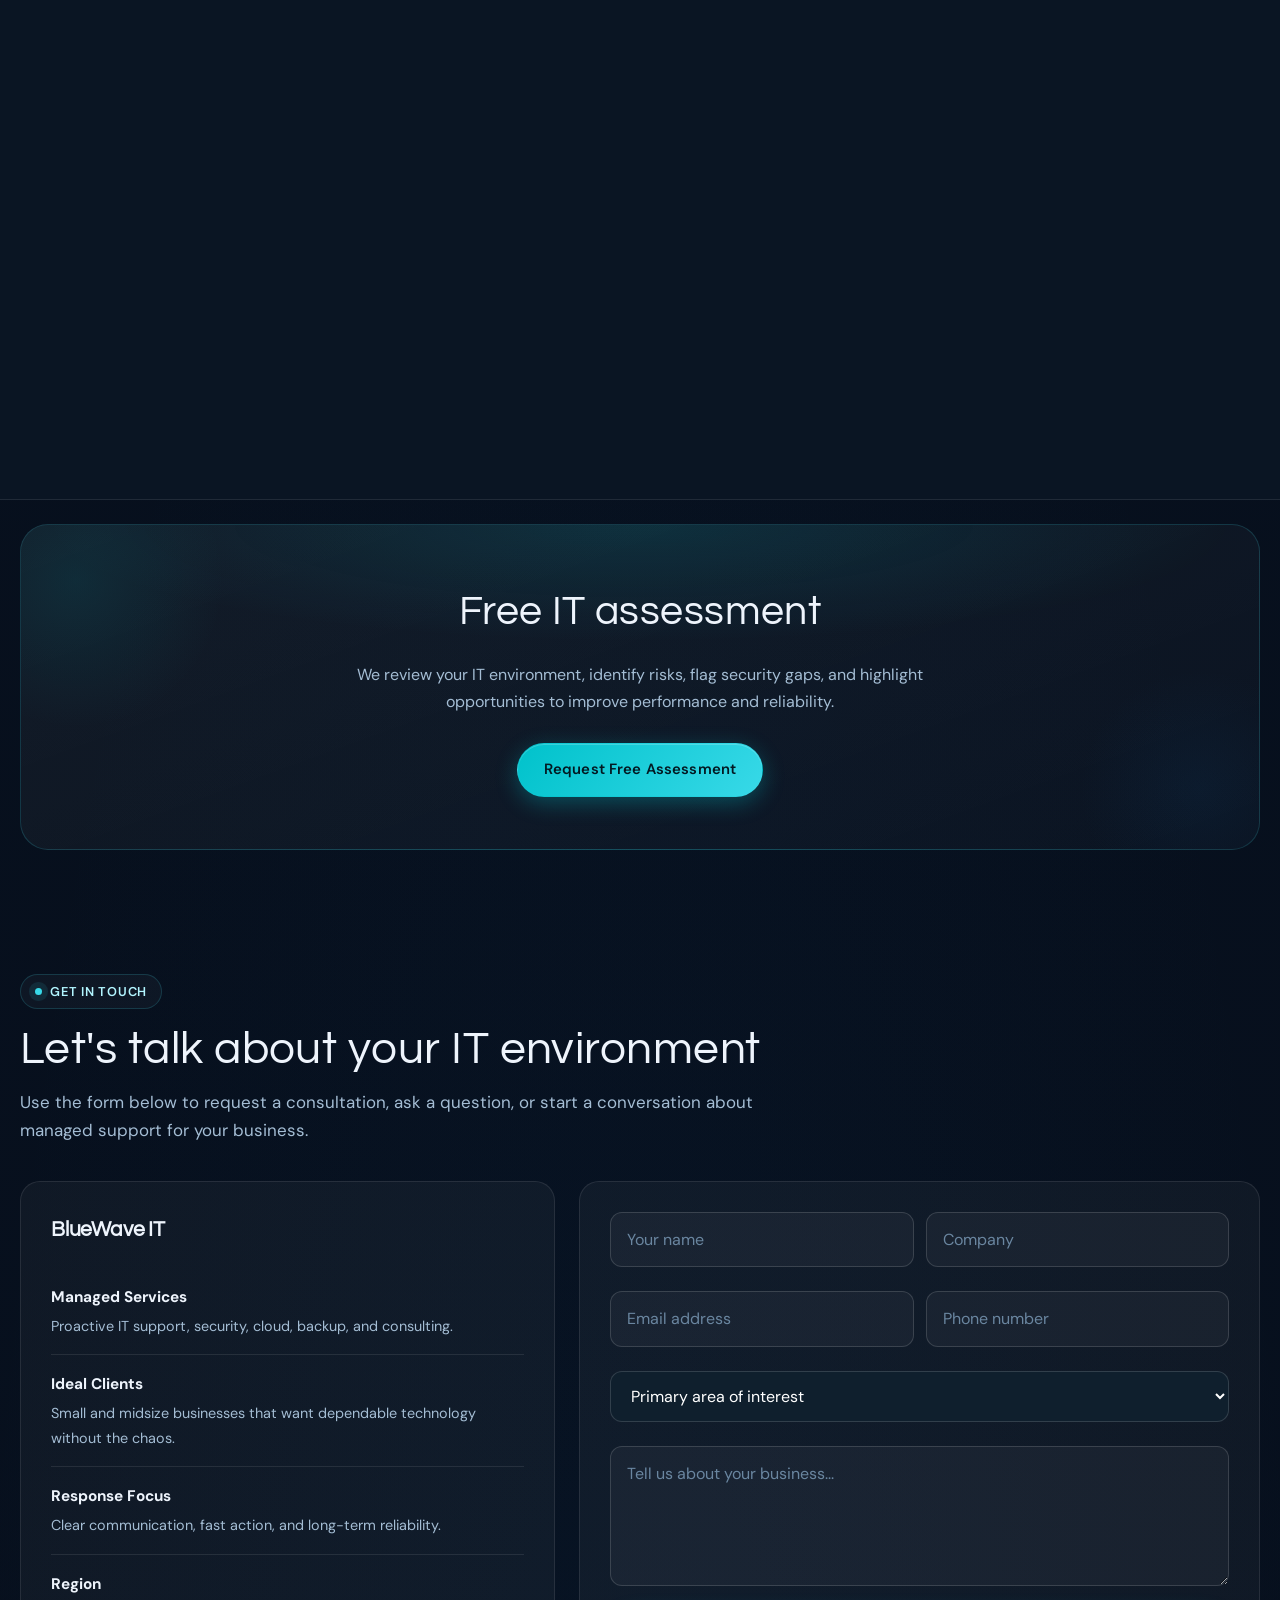
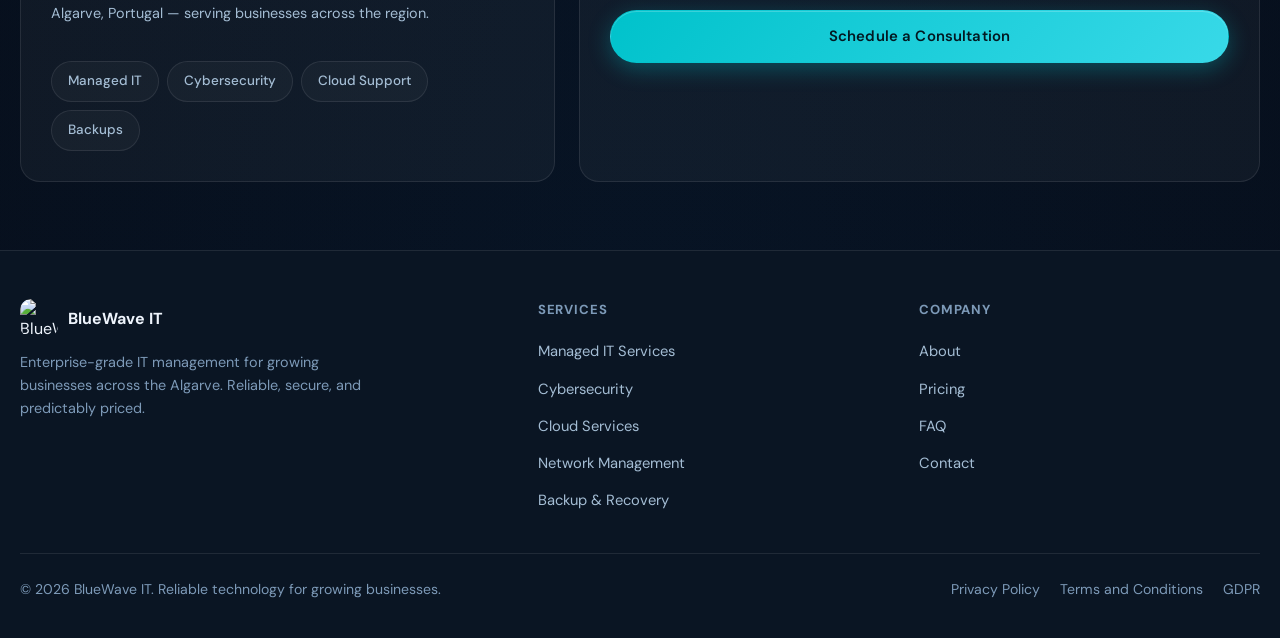
==== commit de4ef8de: "Add files via upload" ====
--- a/index.html
+++ b/index.html
@@ -29,9 +29,9 @@
 
 <!-- Language / regional targeting -->
 <meta http-equiv="content-language" content="en-PT" />
-<link rel="alternate" hreflang="en" href="https://www.bluewaveit.pt/" />
-<link rel="alternate" hreflang="pt-PT" href="https://www.bluewaveit.pt/pt/" />
-<link rel="alternate" hreflang="x-default" href="https://www.bluewaveit.pt/" />
+<link rel="alternate" hreflang="en" href="https://bluewaveit.pt/" />
+<link rel="alternate" hreflang="pt-PT" href="https://bluewaveit.pt/pt/" />
+<link rel="alternate" hreflang="x-default" href="https://bluewaveit.pt/" />
 
 <!-- Local SEO -->
 <meta name="geo.region" content="PT-08" />
@@ -41,7 +41,7 @@
 
 <!-- Open Graph -->
 <meta property="og:type" content="website" />
-<meta property="og:url" content="https://www.bluewaveit.pt/" />
+<meta property="og:url" content="https://bluewaveit.pt/" />
 <meta property="og:site_name" content="BlueWave IT" />
 <meta property="og:locale" content="en_GB" />
 <meta property="og:locale:alternate" content="pt_PT" />
@@ -50,8 +50,8 @@
   property="og:description"
   content="Managed IT services, cybersecurity, Microsoft 365, cloud support, backup, and IT consulting for businesses across the Algarve."
 />
-<meta property="og:image" content="https://www.bluewaveit.ptimages/og-image.png" />
-<meta property="og:image:secure_url" content="https://www.bluewaveit.ptimages/og-image.png" />
+<meta property="og:image" content="https://bluewaveit.pt/images/og-image.png" />
+<meta property="og:image:secure_url" content="https://bluewaveit.pt/images/og-image.png" />
 <meta property="og:image:width" content="1200" />
 <meta property="og:image:height" content="630" />
 <meta property="og:image:alt" content="BlueWave IT - Managed IT Services in Algarve, Portugal" />
@@ -63,7 +63,7 @@
   name="twitter:description"
   content="Managed IT services, cybersecurity, Microsoft 365, cloud support, backup, and IT consulting for businesses across the Algarve."
 />
-<meta name="twitter:image" content="https://www.bluewaveit.pt/images/og-image.png" />
+<meta name="twitter:image" content="https://bluewaveit.pt/images/og-image.png" />
 <meta name="twitter:image:alt" content="BlueWave IT - Managed IT Services in Algarve, Portugal" />
 
 <!-- Favicons -->
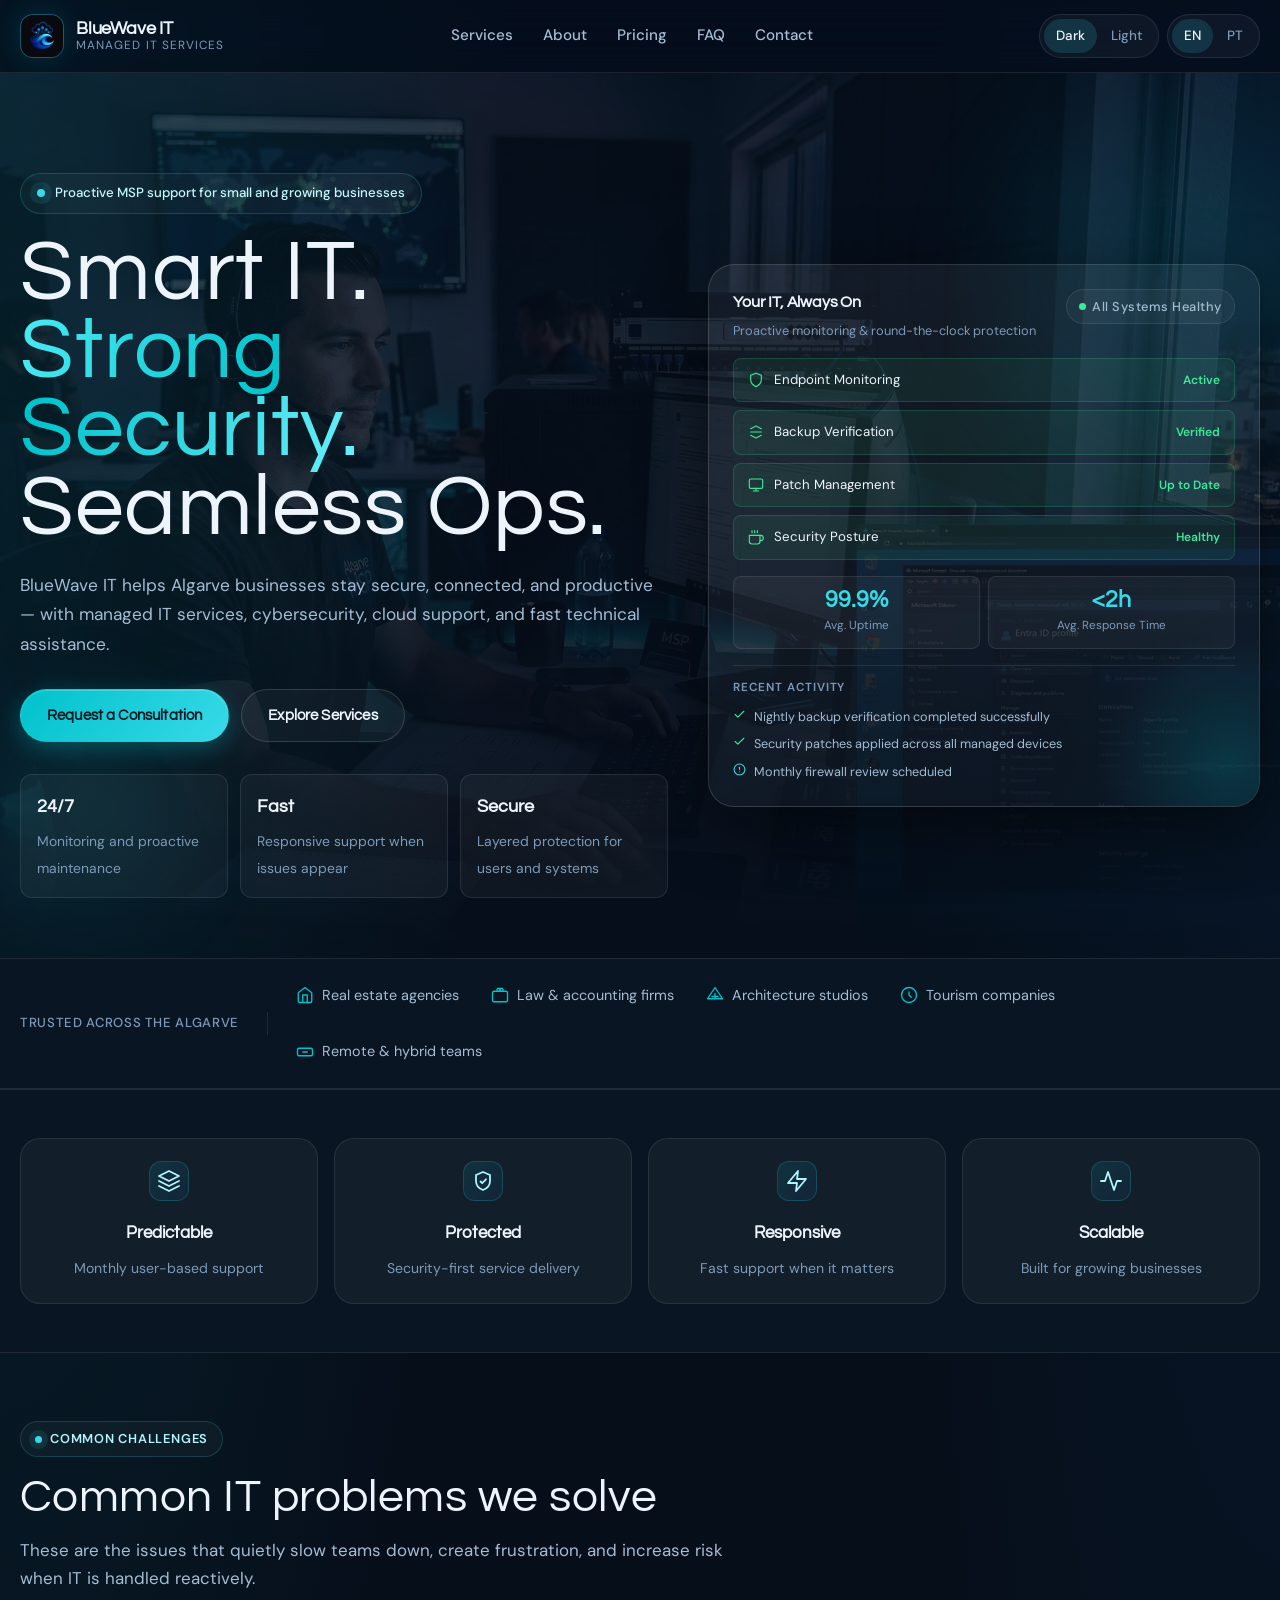
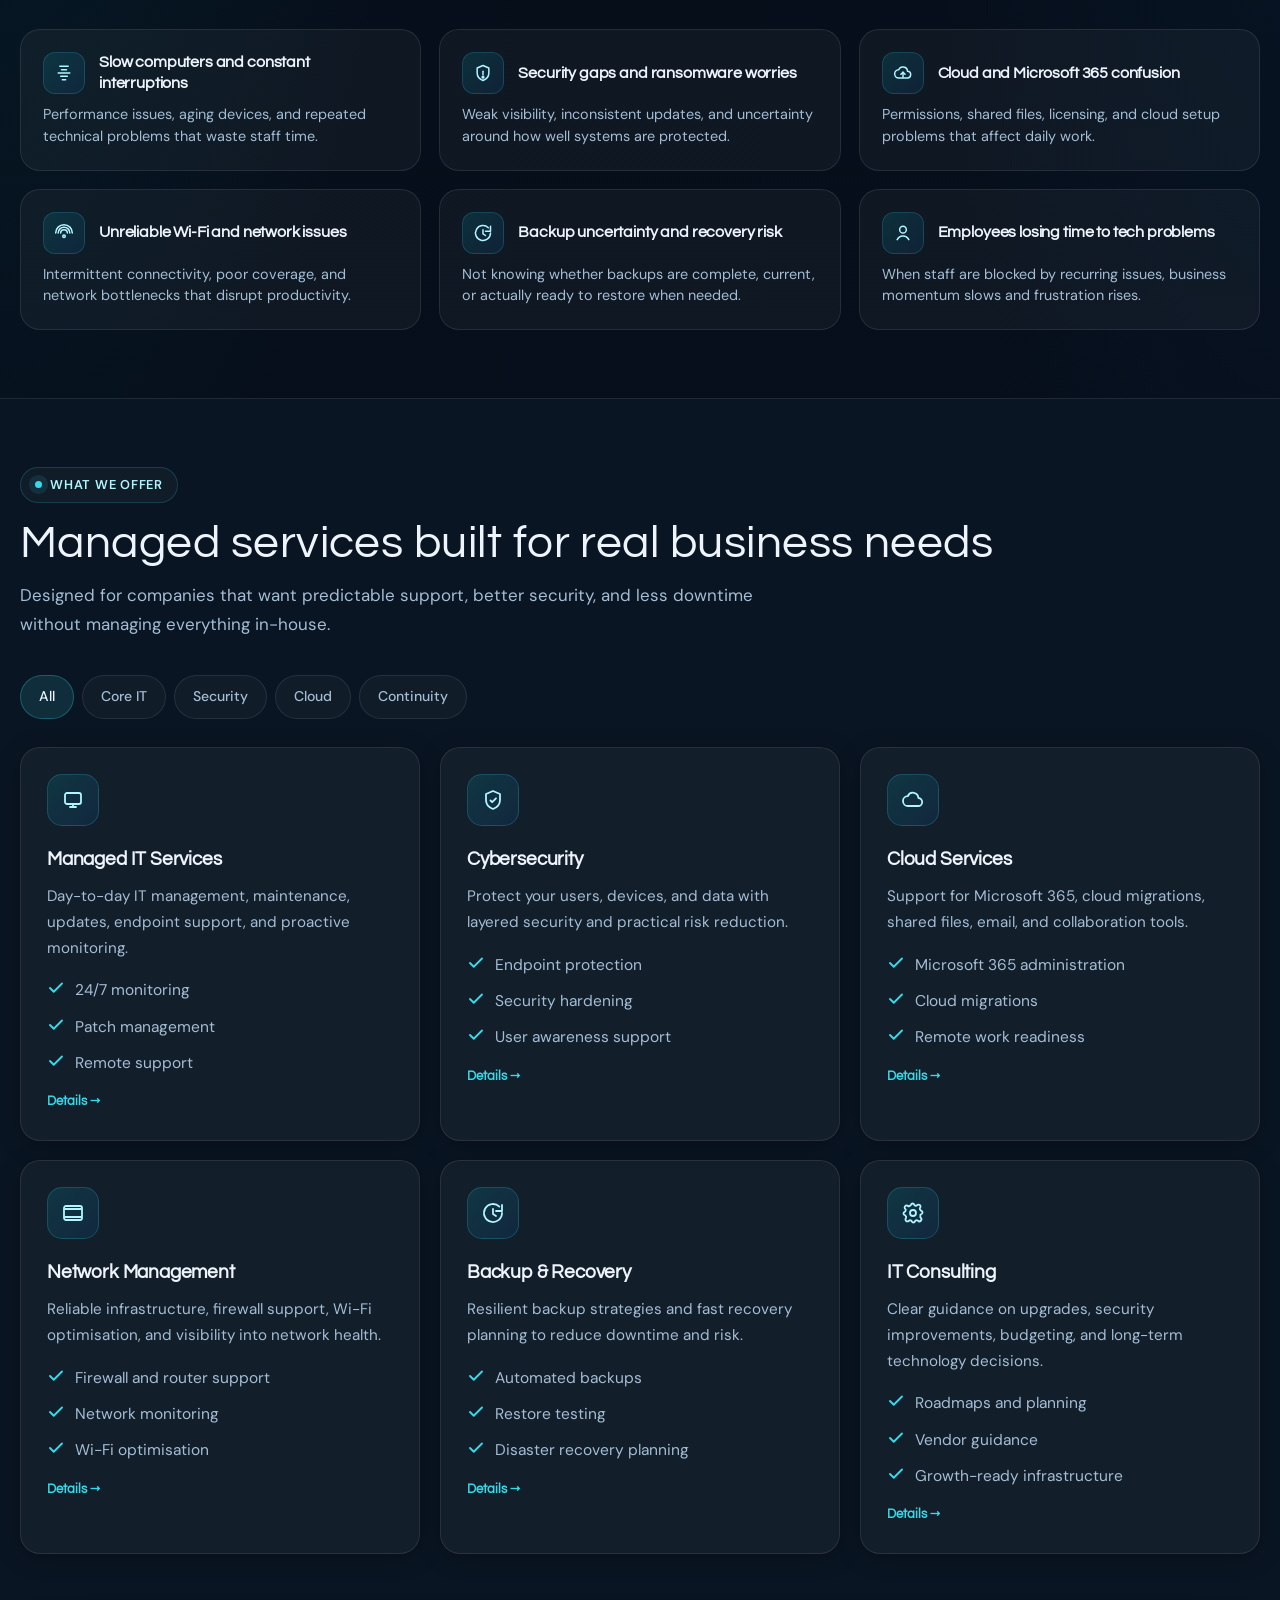
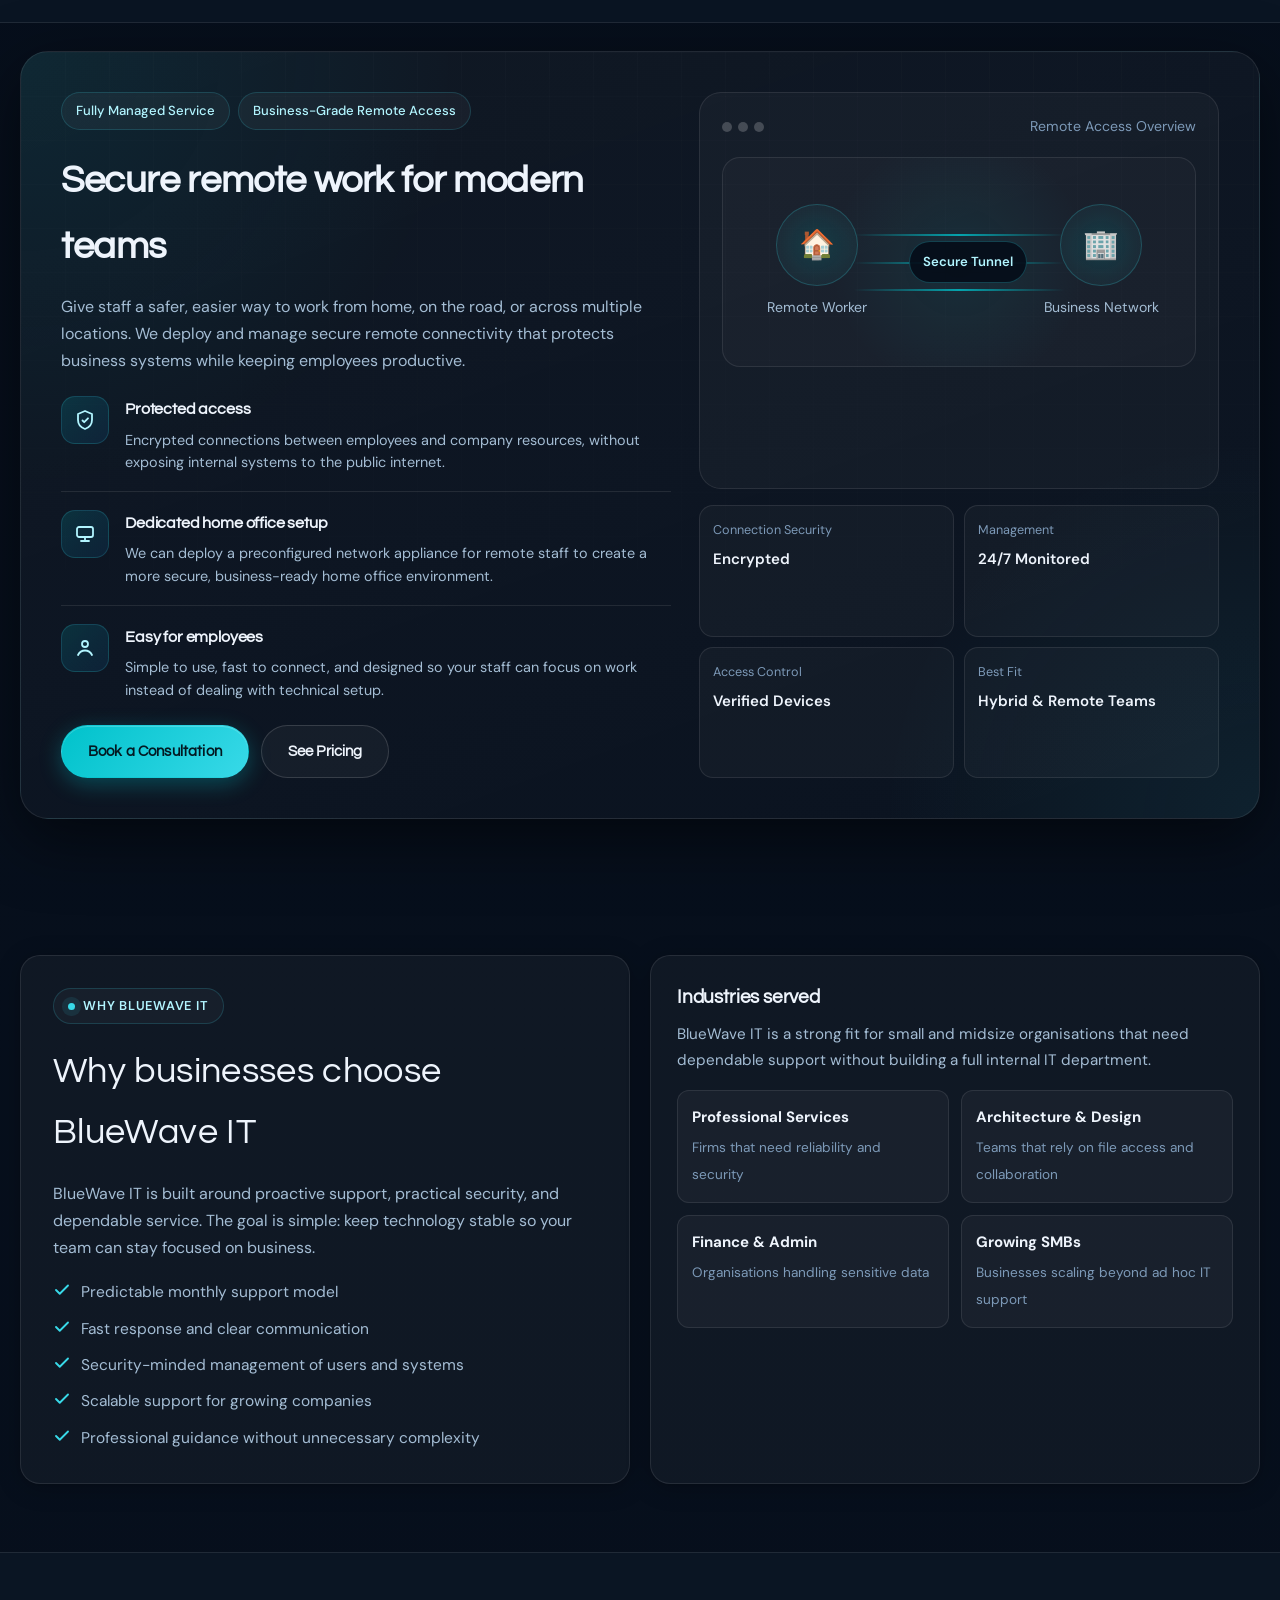
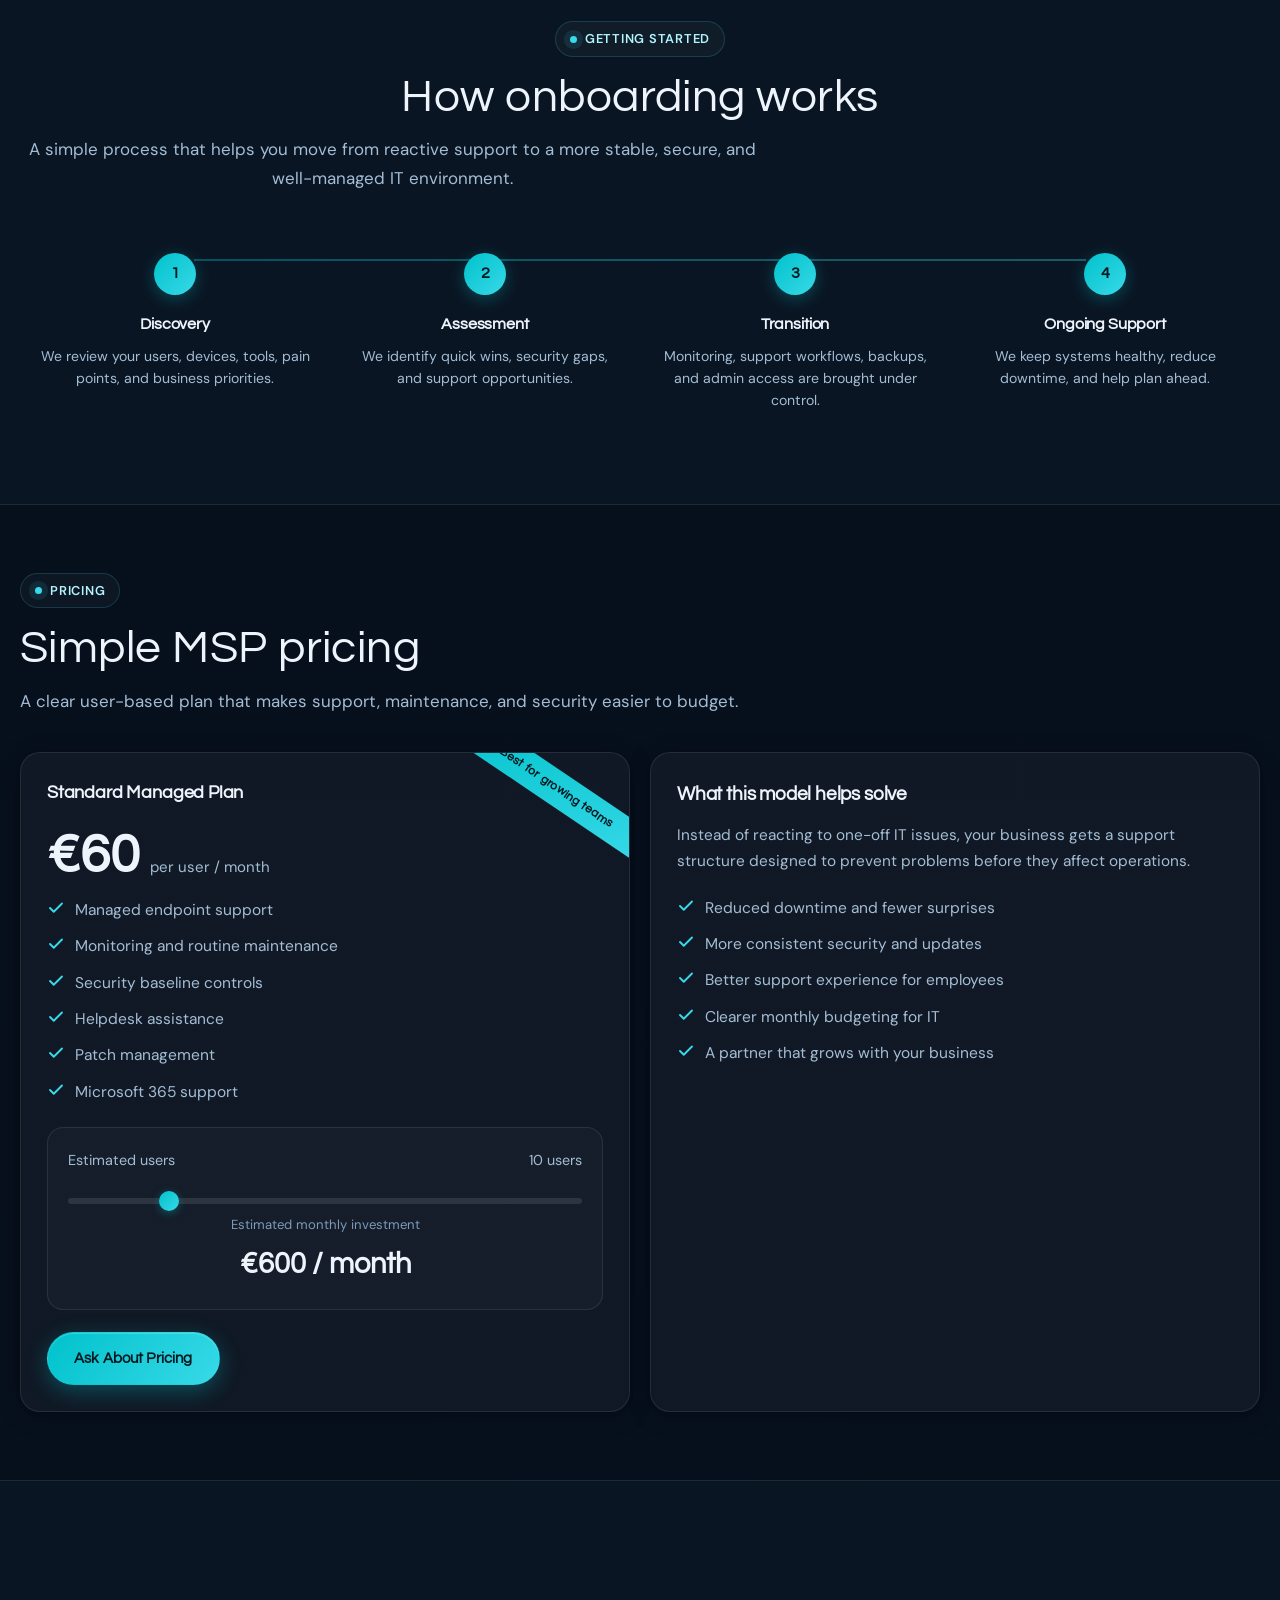
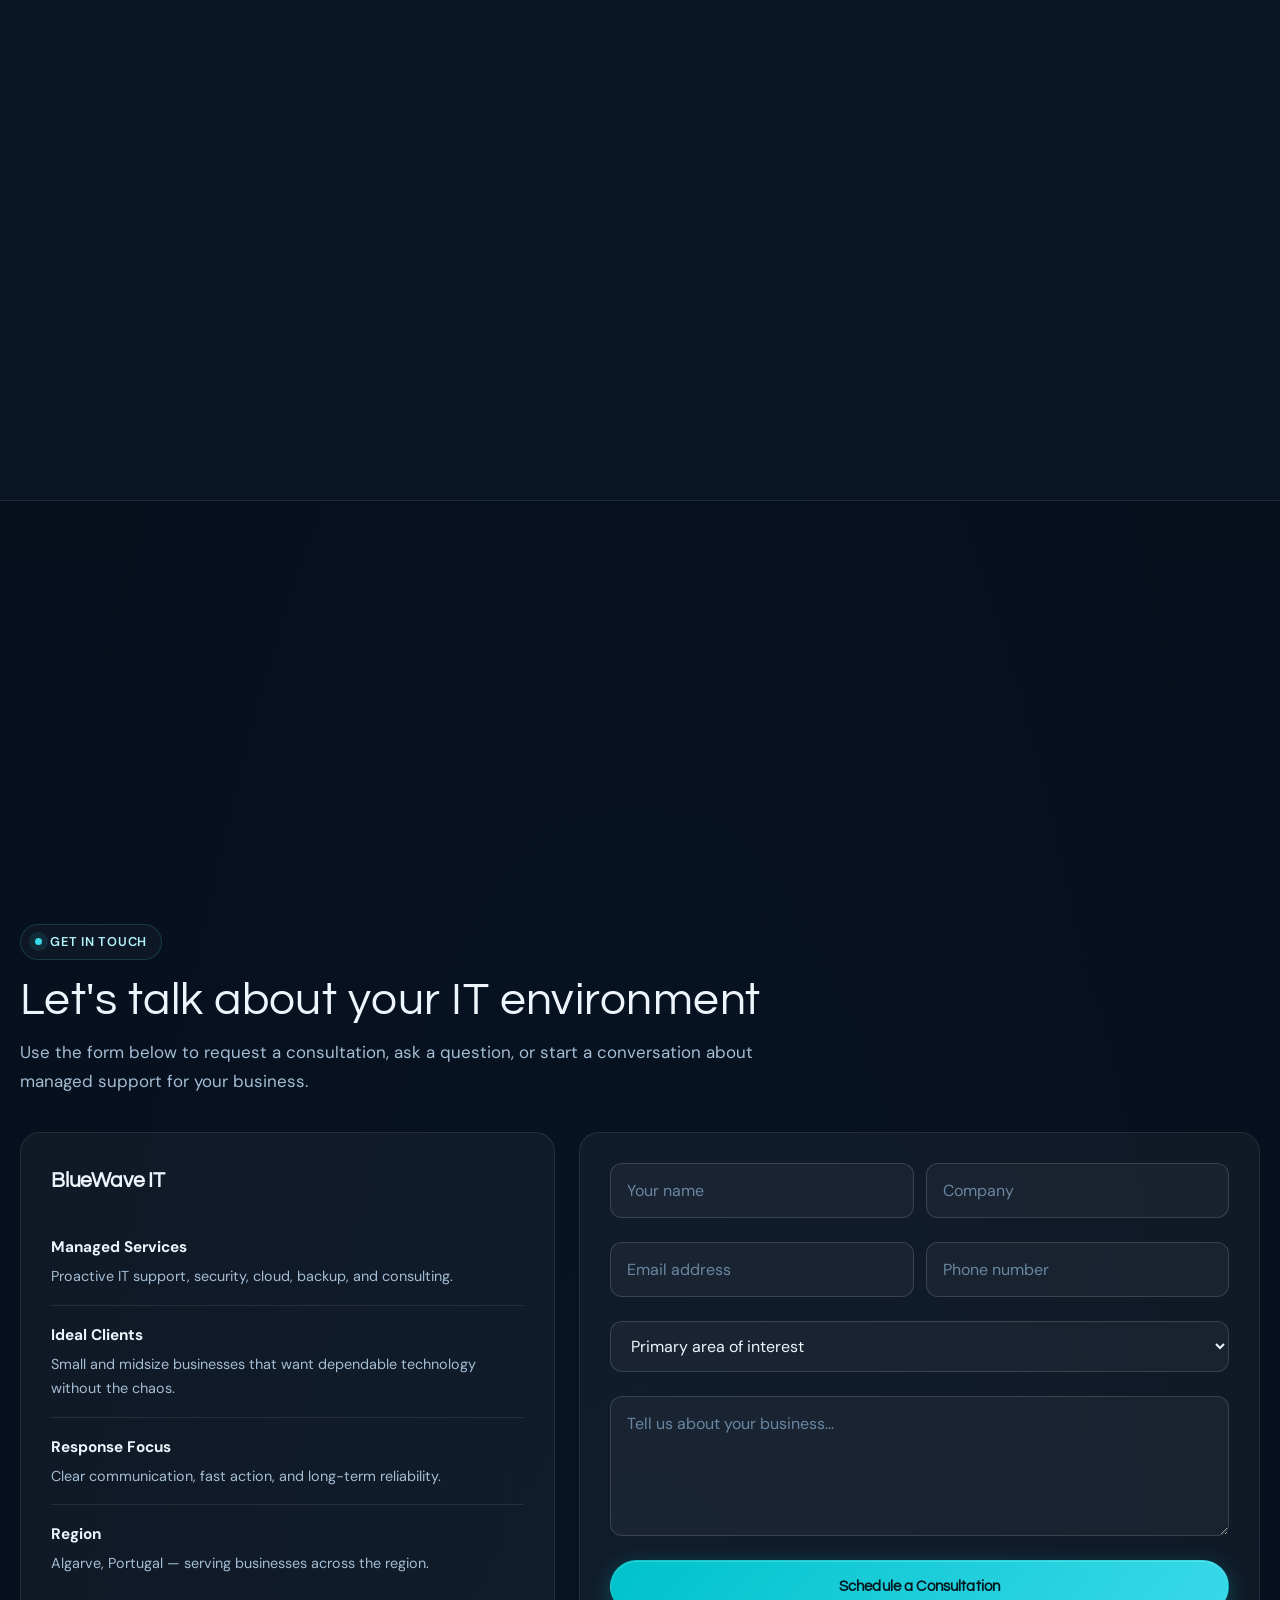
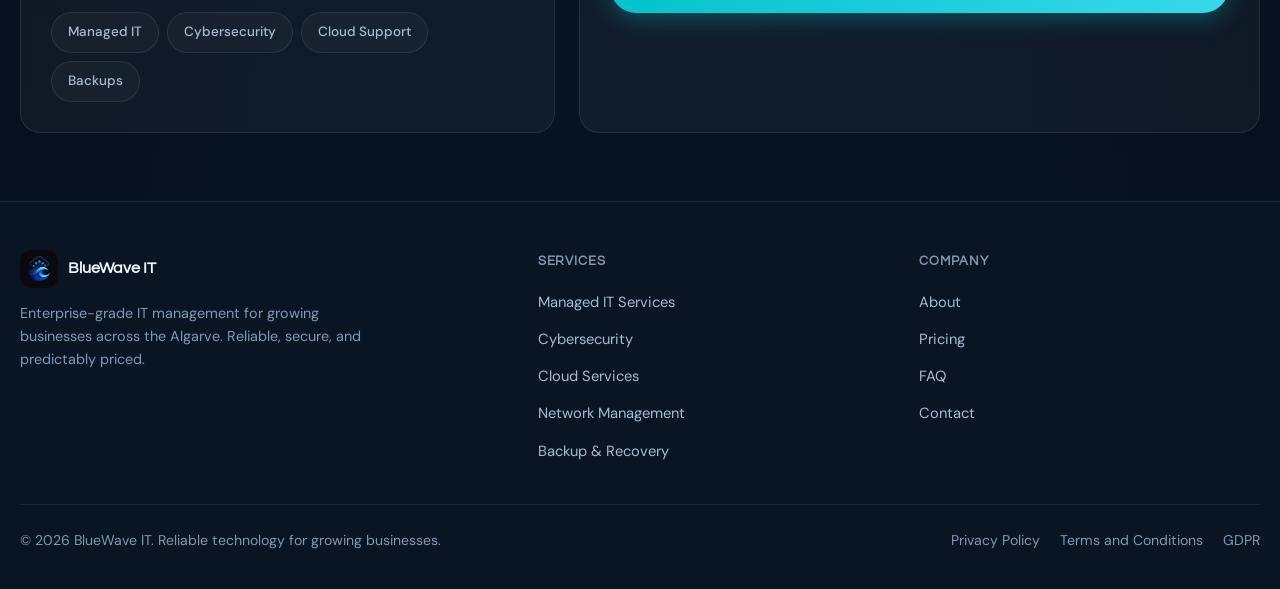
==== commit 7d6908da: "Add files via upload" ====
--- a/index.html
+++ b/index.html
@@ -74,1518 +74,16 @@
 <link rel="icon" type="image/png" sizes="512x512" href="https://www.bluewaveit.pt/images/favicon.png" />
 <link rel="manifest" href="site.webmanifest" />
 
-  <style>
-    /* ─── TOKENS ─────────────────────────────────────────────── */
-    :root {
-      /* Colors – dark mode defaults */
-      --bg:           #060e1a;
-      --bg-alt:       #0a1523;
-      --bg-card:      rgba(255,255,255,0.038);
-      --bg-card-hover:rgba(255,255,255,0.065);
-      --text:         #eef4fc;
-      --muted:        #7d9ab8;
-      --muted-2:      #a4bdd4;
-      --line:         rgba(255,255,255,0.09);
-      --line-strong:  rgba(255,255,255,0.14);
-      /* Brand */
-      --cyan:         #00c2cb;
-      --cyan-2:       #38d9e8;
-      --cyan-3:       #b2f5ff;
-      --blue:         #0f4c81;
-      --blue-mid:     #1565a8;
-      --green:        #3ee89a;
-      --amber:        #ffcf4e;
-      --danger:       #ff5f5f;
-      /* Effects */
-      --glow-cyan:    rgba(0,194,203,0.22);
-      --shadow:       0 20px 64px rgba(0,0,0,0.50);
-      --shadow-sm:    0 8px 28px rgba(0,0,0,0.30);
-      --shadow-card:  0 4px 24px rgba(0,0,0,0.22), 0 1px 4px rgba(0,0,0,0.12);
-      /* Layout */
-      --radius:       20px;
-      --radius-sm:    12px;
-      --radius-xs:    8px;
-      --max:          1240px;
-      --header-h:     72px;
-      /* Typography */
-      --font-display: 'Syne'
-      --fd-head: 'Questrial', sans-serif;
-      --font-body:    'DM Sans', sans-serif;
-      --font-mono:    'DM Mono', monospace;
-    }
-
-    /* Light mode token overrides */
-    body.theme-light {
-      --bg:           #f3f8fd;
-      --bg-alt:       #e8f1fa;
-      --bg-card:      rgba(255,255,255,0.82);
-      --bg-card-hover:rgba(255,255,255,0.96);
-      --text:         #0a1628;
-      --muted:        #4d6b88;
-      --muted-2:      #3d5a74;
-      --line:         rgba(10,22,40,0.09);
-      --line-strong:  rgba(10,22,40,0.15);
-      --glow-cyan:    rgba(0,194,203,0.14);
-      --shadow:       0 20px 64px rgba(10,22,40,0.14);
-      --shadow-sm:    0 8px 28px rgba(10,22,40,0.10);
-      --shadow-card:  0 4px 24px rgba(10,22,40,0.10), 0 1px 4px rgba(10,22,40,0.06);
-    }
-
-    /* ─── RESET & BASE ───────────────────────────────────────── */
-    *, *::before, *::after { box-sizing: border-box; }
-    html { scroll-behavior: smooth; }
-    body {
-      margin: 0;
-      font-family: var(--font-body);
-      font-size: 1rem;
-      line-height: 1.7;
-      color: var(--text);
-      background:
-        radial-gradient(ellipse 80% 55% at 0% 0%,   rgba(0,194,203,0.13),   transparent 50%),
-        radial-gradient(ellipse 60% 45% at 100% 8%,  rgba(15,76,129,0.12),   transparent 50%),
-        radial-gradient(ellipse 90% 50% at 50% 100%, rgba(15,76,129,0.07),   transparent 60%),
-        linear-gradient(180deg, #060e1a 0%, #07101e 100%);
-      overflow-x: hidden;
-      transition: background 250ms ease, color 250ms ease;
-    }
-
-    body.theme-light {
-      background:
-        radial-gradient(ellipse 80% 55% at 0% 0%,   rgba(0,194,203,0.07),   transparent 50%),
-        radial-gradient(ellipse 60% 45% at 100% 8%,  rgba(15,76,129,0.06),   transparent 50%),
-        linear-gradient(180deg, #f3f8fd 0%, #edf4fb 100%);
-    }
-
-    h1, h2, h3, h4, .brand { font-family: var(--font-display); margin: 0; }
-    h1 { font-family: 'Questrial', sans-serif; font-weight: 400; letter-spacing: 0.01em; }
-    h2 { font-family: 'Questrial', sans-serif; font-weight: 400; letter-spacing: 0.01em; }
-    h3 { font-family: 'Questrial', sans-serif; font-weight: 600; letter-spacing: -0.01em; }
-    h4 { font-weight: 600; letter-spacing: -0.01em; }
-    a  { color: inherit; text-decoration: none; }
-    img { max-width: 100%; display: block; }
-    button { font: inherit; cursor: pointer; }
-    p { margin: 0; }
-
-    .container {
-      width: min(calc(100% - 40px), var(--max));
-      margin: 0 auto;
-    }
-
-    /* ─── REVEAL ANIMATION ───────────────────────────────────── */
-    .reveal {
-      opacity: 0;
-      transform: translateY(28px);
-      transition: opacity 650ms cubic-bezier(0.16, 1, 0.3, 1),
-                  transform 650ms cubic-bezier(0.16, 1, 0.3, 1);
-    }
-    .reveal.is-visible { opacity: 1; transform: translateY(0); }
-    .reveal-delay-1 { transition-delay: 80ms; }
-    .reveal-delay-2 { transition-delay: 160ms; }
-    .reveal-delay-3 { transition-delay: 240ms; }
-
-    /* ─── HEADER ─────────────────────────────────────────────── */
-    .site-header {
-      position: sticky;
-      top: 0;
-      z-index: 60;
-      backdrop-filter: blur(18px) saturate(160%);
-      -webkit-backdrop-filter: blur(18px) saturate(160%);
-      background: rgba(6, 14, 26, 0.70);
-      border-bottom: 1px solid var(--line);
-      transition: background 200ms ease, box-shadow 200ms ease, border-color 200ms ease;
-    }
-    body.theme-light .site-header {
-      background: rgba(243, 248, 253, 0.80);
-    }
-    .site-header.scrolled {
-      background: rgba(6, 14, 26, 0.94);
-      box-shadow: 0 8px 32px rgba(0,0,0,0.30);
-      border-bottom-color: var(--line-strong);
-    }
-    body.theme-light .site-header.scrolled {
-      background: rgba(243, 248, 253, 0.96);
-      box-shadow: 0 8px 32px rgba(10,22,40,0.10);
-    }
-
-    .nav {
-      min-height: var(--header-h);
-      display: flex;
-      align-items: center;
-      justify-content: space-between;
-      gap: 20px;
-    }
-
-    /* Logo */
-    .logo {
-      display: flex;
-      align-items: center;
-      gap: 12px;
-      flex: 0 0 auto;
-    }
-    .logo-mark {
-      width: 44px;
-      height: 44px;
-      border-radius: 13px;
-      background: linear-gradient(135deg, rgba(0,194,203,0.25), rgba(15,76,129,0.30));
-      border: 1px solid rgba(56,217,232,0.24);
-      box-shadow: 0 0 28px rgba(0,194,203,0.16);
-      display: grid;
-      place-items: center;
-      overflow: hidden;
-      flex: 0 0 auto;
-    }
-    .logo-mark img { width: 86%; height: 86%; object-fit: contain; }
-    .logo-wordmark {
-      display: flex;
-      flex-direction: column;
-      line-height: 1.1;
-    }
-    .logo-wordmark strong {
-      font-family: var(--font-display);
-      font-size: 1.1rem;
-      font-weight: 700;
-      letter-spacing: -0.01em;
-    }
-    .logo-wordmark span {
-      color: var(--muted);
-      font-size: 0.74rem;
-      letter-spacing: 0.09em;
-      text-transform: uppercase;
-    }
-
-    /* Nav links */
-    .nav-links {
-      display: flex;
-      gap: 6px;
-      align-items: center;
-    }
-    .nav-links a {
-      position: relative;
-      color: var(--muted-2);
-      font-size: 0.95rem;
-      font-weight: 500;
-      padding: 6px 12px;
-      border-radius: var(--radius-xs);
-      transition: color 160ms ease, background 160ms ease;
-    }
-    .nav-links a:hover { color: var(--text); background: rgba(255,255,255,0.05); }
-    body.theme-light .nav-links a:hover { background: rgba(10,22,40,0.05); }
-
-    /* Nav right */
-    .nav-right { display: flex; gap: 8px; align-items: center; flex-wrap: nowrap; }
-
-    .toggle-group {
-      display: inline-flex;
-      gap: 2px;
-      padding: 4px;
-      border-radius: 999px;
-      background: rgba(255,255,255,0.04);
-      border: 1px solid var(--line);
-    }
-    body.theme-light .toggle-group { background: rgba(10,22,40,0.04); }
-    .toggle-btn {
-      border: 0;
-      background: transparent;
-      color: var(--muted);
-      padding: 6px 12px;
-      border-radius: 999px;
-      font-size: 0.84rem;
-      font-weight: 500;
-      transition: all 180ms ease;
-    }
-    .toggle-btn.active {
-      background: rgba(56,217,232,0.15);
-      color: var(--text);
-    }
-
-    /* Mobile nav toggle */
-    .nav-toggle {
-      display: none;
-      width: 42px;
-      height: 42px;
-      border-radius: 12px;
-      border: 1px solid var(--line-strong);
-      background: rgba(255,255,255,0.04);
-      color: var(--text);
-      font-size: 1.2rem;
-      align-items: center;
-      justify-content: center;
-    }
-    .mobile-menu { display: none; padding: 0 0 14px; }
-    .mobile-menu.open { display: grid; gap: 8px; }
-    .mobile-menu a,
-    .mobile-menu .mobile-menu-theme { padding: 11px 14px; border-radius: 13px; background: var(--bg-card); border: 1px solid var(--line); color: var(--text); display: flex; align-items: center; gap: 10px; font-size: 0.96rem; font-weight: 500; }
-    .mobile-menu .m-row { padding: 11px 14px; border-radius: 13px; background: var(--bg-card); border: 1px solid var(--line); color: var(--text); display: flex; align-items: center; gap: 10px; font-size: 0.96rem; font-weight: 500; }
-    .mobile-menu .m-row { flex-wrap: wrap; gap: 8px; }
-
-    /* ─── BUTTONS ────────────────────────────────────────────── */
-    .btn {
-      display: inline-flex;
-      align-items: center;
-      justify-content: center;
-      gap: 8px;
-      padding: 13px 26px;
-      border-radius: 999px;
-      border: 1px solid transparent;
-      font-family: var(--font-display);
-      font-size: 0.93rem;
-      font-weight: 600;
-      letter-spacing: 0.01em;
-      transition: transform 200ms ease, box-shadow 200ms ease, background 200ms ease, border-color 200ms ease;
-      white-space: nowrap;
-    }
-    .btn-primary {
-      background: linear-gradient(130deg, #00c2cb 0%, #38d9e8 100%);
-      color: #031922;
-      box-shadow: 0 6px 22px rgba(0,194,203,0.32), inset 0 1px 0 rgba(255,255,255,0.20);
-    }
-    .btn-primary:hover {
-      transform: translateY(-2px);
-      box-shadow: 0 12px 32px rgba(0,194,203,0.42), inset 0 1px 0 rgba(255,255,255,0.20);
-    }
-    .btn-secondary {
-      background: rgba(255,255,255,0.04);
-      border-color: var(--line-strong);
-      color: var(--text);
-    }
-    .btn-secondary:hover {
-      background: rgba(255,255,255,0.08);
-      border-color: rgba(56,217,232,0.30);
-      transform: translateY(-2px);
-    }
-    body.theme-light .btn-secondary {
-      background: rgba(10,22,40,0.04);
-    }
-    body.theme-light .btn-secondary:hover {
-      background: rgba(10,22,40,0.08);
-    }
-
-    /* ─── CARDS ──────────────────────────────────────────────── */
-    .card {
-      background: var(--bg-card);
-      border: 1px solid var(--line);
-      border-radius: var(--radius);
-      box-shadow: var(--shadow-card);
-      padding: 26px;
-      transition: transform 220ms cubic-bezier(0.16,1,0.3,1),
-                  border-color 220ms ease,
-                  box-shadow 220ms ease,
-                  background 220ms ease;
-    }
-    .card.hover-lift:hover {
-      transform: translateY(-5px);
-      border-color: rgba(56,217,232,0.24);
-      box-shadow: 0 20px 48px rgba(0,0,0,0.26), 0 0 0 1px rgba(56,217,232,0.10);
-      background: var(--bg-card-hover);
-    }
-    .tilt-card { transform-style: preserve-3d; will-change: transform; }
-
-    /* Card icon */
-    .card-icon {
-      width: 52px;
-      height: 52px;
-      border-radius: 15px;
-      display: grid;
-      place-items: center;
-      margin-bottom: 18px;
-      background: linear-gradient(135deg, rgba(0,194,203,0.15), rgba(15,76,129,0.22));
-      border: 1px solid rgba(56,217,232,0.20);
-      color: var(--cyan-3);
-    }
-    .icon-svg {
-      width: 24px;
-      height: 24px;
-      stroke: currentColor;
-      fill: none;
-      stroke-width: 1.8;
-      stroke-linecap: round;
-      stroke-linejoin: round;
-    }
-
-    /* ─── LAYOUT GRIDS ───────────────────────────────────────── */
-    .grid-3 { display: grid; grid-template-columns: repeat(3, minmax(0,1fr)); gap: 20px; }
-    .grid-2 { display: grid; grid-template-columns: repeat(2, minmax(0,1fr)); gap: 20px; }
-
-    /* ─── SECTION BASE ───────────────────────────────────────── */
-    section { padding: 68px 0; }
-
-    .section-label {
-      display: inline-flex;
-      align-items: center;
-      gap: 8px;
-      padding: 6px 14px;
-      border-radius: 999px;
-      border: 1px solid rgba(56,217,232,0.18);
-      background: rgba(255,255,255,0.03);
-      color: var(--cyan-3);
-      font-size: 0.80rem;
-      font-weight: 600;
-      letter-spacing: 0.06em;
-      text-transform: uppercase;
-      margin-bottom: 16px;
-    }
-    .section-label::before {
-      content: "";
-      width: 7px;
-      height: 7px;
-      border-radius: 50%;
-      background: var(--cyan-2);
-      box-shadow: 0 0 0 6px rgba(56,217,232,0.10);
-    }
-    body.theme-light .section-label { background: rgba(10,22,40,0.04); color: var(--blue-mid); }
-
-    .section-head { margin-bottom: 36px; }
-    .section-head h2 {
-      font-size: clamp(2.1rem, 3.6vw, 3.1rem);
-      line-height: 1.05;
-      margin-bottom: 14px;
-    }
-    .section-head p {
-      color: var(--muted-2);
-      max-width: 62ch;
-      font-size: 1.06rem;
-    }
-
-    /* Section divider band */
-    .band {
-      background: var(--bg-alt);
-      border-top: 1px solid var(--line);
-      border-bottom: 1px solid var(--line);
-    }
-
-    /* ─── GRADIENT TEXT ──────────────────────────────────────── */
-    .gradient-text {
-      background: linear-gradient(105deg, #4beaf4 0%, #00c2cb 45%, #6af0fc 100%);
-      -webkit-background-clip: text;
-      background-clip: text;
-      color: transparent;
-    }
-    body.theme-light .gradient-text {
-      background: linear-gradient(105deg, #006f80 0%, #007f8f 50%, #009ab0 100%);
-      -webkit-background-clip: text;
-      background-clip: text;
-    }
-
-    /* ─── EYEBROW PILL ───────────────────────────────────────── */
-    .eyebrow {
-      display: inline-flex;
-      align-items: center;
-      gap: 10px;
-      padding: 8px 16px;
-      border-radius: 999px;
-      border: 1px solid rgba(56,217,232,0.20);
-      background: rgba(255,255,255,0.03);
-      color: #c6f7ff;
-      font-size: 0.83rem;
-      font-weight: 500;
-      margin-bottom: 20px;
-    }
-    .eyebrow::before {
-      content: "";
-      width: 8px;
-      height: 8px;
-      border-radius: 50%;
-      background: var(--cyan-2);
-      box-shadow: 0 0 0 7px rgba(56,217,232,0.10);
-      flex: 0 0 auto;
-    }
-    body.theme-light .eyebrow { background: rgba(10,22,40,0.04); color: var(--blue-mid); }
-
-    /* ─── FEATURE LIST ───────────────────────────────────────── */
-    .feature-list { list-style: none; margin: 0; padding: 0; display: grid; gap: 10px; }
-    .feature-list li {
-      display: flex;
-      gap: 10px;
-      align-items: flex-start;
-      color: var(--muted-2);
-      font-size: 0.97rem;
-    }
-    .feature-list li::before {
-      content: "";
-      width: 18px;
-      height: 18px;
-      margin-top: 2px;
-      flex: 0 0 auto;
-      background: url("data:image/svg+xml,%3Csvg xmlns='http://www.w3.org/2000/svg' viewBox='0 0 24 24' fill='none' stroke='%2338d9e8' stroke-width='2.5' stroke-linecap='round' stroke-linejoin='round'%3E%3Cpolyline points='20 6 9 17 4 12'/%3E%3C/svg%3E") center / contain no-repeat;
-    }
-
-    /* ─── STATUS DOTS ────────────────────────────────────────── */
-    .status-dot {
-      display: inline-block;
-      width: 8px;
-      height: 8px;
-      border-radius: 50%;
-      background: var(--green);
-      box-shadow: 0 0 0 7px rgba(62,232,154,0.10);
-      flex: 0 0 auto;
-    }
-    .status-dot.amber { background: var(--amber); box-shadow: 0 0 0 7px rgba(255,207,78,0.10); }
-    .status-dot.red   { background: var(--danger); box-shadow: 0 0 0 7px rgba(255,95,95,0.10); }
-
-    /* ─── HERO ───────────────────────────────────────────────── */
-    .hero {
-      position: relative;
-      overflow: hidden;
-      padding: 100px 0 60px;
-      isolation: isolate;
-    }
-    .hero::before, .hero::after {
-      content: "";
-      position: absolute;
-      border-radius: 50%;
-      pointer-events: none;
-      z-index: -1;
-    }
-    .hero::before {
-      width: 560px;
-      height: 560px;
-      right: -180px;
-      top: -80px;
-      background: radial-gradient(circle, rgba(0,194,203,0.14), transparent 60%);
-      filter: blur(40px);
-      animation: floatGlow 12s ease-in-out infinite;
-    }
-    .hero::after {
-      width: 380px;
-      height: 380px;
-      left: -100px;
-      bottom: -40px;
-      background: radial-gradient(circle, rgba(56,217,232,0.09), transparent 60%);
-      filter: blur(30px);
-      animation: floatGlow 14s ease-in-out infinite reverse;
-    }
-    @keyframes floatGlow {
-      0%, 100% { transform: translate3d(0,0,0) scale(1); }
-      50%       { transform: translate3d(0,-18px,0) scale(1.05); }
-    }
-
-    .hero-grid {
-      display: grid;
-      grid-template-columns: 1.08fr 0.92fr;
-      gap: 40px;
-      align-items: center;
-    }
-
-    .hero h1 {
-      font-size: clamp(3rem, 6.8vw, 5.6rem);
-      line-height: 0.90;
-      max-width: 13ch;
-      margin-bottom: 24px;
-    }
-    .hero p {
-      color: var(--muted-2);
-      max-width: 58ch;
-      font-size: 1.08rem;
-      margin: 0 0 30px;
-    }
-
-    .hero-actions {
-      display: flex;
-      gap: 12px;
-      flex-wrap: wrap;
-      margin-bottom: 32px;
-    }
-
-    /* Hero mini-stat points */
-    .hero-points {
-      display: grid;
-      grid-template-columns: repeat(3, minmax(0,1fr));
-      gap: 12px;
-    }
-    .hero-point {
-      padding: 16px;
-      background: var(--bg-card);
-      border: 1px solid var(--line);
-      border-radius: var(--radius-sm);
-      transition: transform 200ms ease, border-color 200ms ease;
-    }
-    .hero-point:hover {
-      transform: translateY(-3px);
-      border-color: rgba(56,217,232,0.24);
-    }
-    .hero-point strong {
-      display: block;
-      font-family: var(--font-display);
-      font-size: 1.15rem;
-      font-weight: 700;
-      color: var(--text);
-      margin-bottom: 4px;
-    }
-    .hero-point span { color: var(--muted); font-size: 0.87rem; line-height: 1.4; }
-
-    /* Hero dashboard card */
-    .hero-card {
-      position: relative;
-      background: linear-gradient(160deg, rgba(255,255,255,0.06), rgba(255,255,255,0.025));
-      border: 1px solid var(--line-strong);
-      border-radius: 26px;
-      padding: 24px;
-      box-shadow: var(--shadow);
-      overflow: hidden;
-      transform-style: preserve-3d;
-      transition: transform 220ms ease, border-color 220ms ease;
-    }
-    .hero-card::before {
-      content: "";
-      position: absolute;
-      inset: auto -20% -18% auto;
-      width: 280px;
-      height: 280px;
-      border-radius: 50%;
-      background: radial-gradient(circle, rgba(0,194,203,0.18), transparent 65%);
-      pointer-events: none;
-    }
-    .hero-card::after {
-      content: "";
-      position: absolute;
-      inset: 0;
-      background: linear-gradient(120deg, transparent 20%, rgba(255,255,255,0.055), transparent 60%);
-      transform: translateX(-130%);
-      transition: transform 700ms ease;
-      pointer-events: none;
-    }
-    .hero-card:hover::after { transform: translateX(130%); }
-
-    /* Dashboard internals */
-    .dash-top {
-      display: flex;
-      justify-content: space-between;
-      align-items: flex-start;
-      gap: 14px;
-      margin-bottom: 16px;
-    }
-    .dash-top h3 { font-size: 1rem; font-weight: 700; margin-bottom: 4px; }
-    .dash-top p  { color: var(--muted); font-size: 0.84rem; margin: 0; }
-
-    .badge {
-      display: inline-flex;
-      align-items: center;
-      gap: 6px;
-      padding: 6px 12px;
-      border-radius: 999px;
-      font-size: 0.80rem;
-      font-weight: 500;
-      background: rgba(255,255,255,0.04);
-      border: 1px solid var(--line);
-      color: var(--muted-2);
-      white-space: nowrap;
-      flex: 0 0 auto;
-    }
-
-    .status-strip {
-      display: flex;
-      gap: 8px;
-      flex-wrap: wrap;
-      margin-bottom: 16px;
-    }
-    .status-pill {
-      display: inline-flex;
-      align-items: center;
-      gap: 7px;
-      padding: 7px 12px;
-      border-radius: 999px;
-      background: rgba(255,255,255,0.03);
-      border: 1px solid var(--line);
-      color: var(--muted-2);
-      font-size: 0.82rem;
-    }
-
-    .dash-metrics {
-      display: grid;
-      grid-template-columns: repeat(2, 1fr);
-      gap: 12px;
-      margin-bottom: 14px;
-    }
-    .health-metric {
-      background: rgba(255,255,255,0.03);
-      border: 1px solid var(--line);
-      border-radius: var(--radius-sm);
-      padding: 14px;
-    }
-    .health-metric small { display: block; color: var(--muted); font-size: 0.80rem; margin-bottom: 6px; }
-    .health-metric strong {
-      display: block;
-      font-family: var(--font-mono);
-      font-size: 1.55rem;
-      line-height: 1;
-      margin-bottom: 8px;
-      color: var(--text);
-    }
-    .metric-bar {
-      width: 100%;
-      height: 6px;
-      border-radius: 999px;
-      background: rgba(255,255,255,0.08);
-      overflow: hidden;
-    }
-    .metric-fill {
-      height: 100%;
-      border-radius: inherit;
-      background: linear-gradient(90deg, var(--cyan), var(--cyan-2));
-    }
-    .metric-fill.warn { background: linear-gradient(90deg, #e8a532, #ffcf4e); }
-
-    .dash-activity {
-      background: rgba(255,255,255,0.025);
-      border: 1px solid var(--line);
-      border-radius: var(--radius-sm);
-      padding: 16px;
-    }
-    .dash-activity-head {
-      display: flex;
-      justify-content: space-between;
-      align-items: center;
-      margin-bottom: 12px;
-    }
-    .dash-activity-head strong { font-size: 0.88rem; }
-    .activity-list { list-style: none; margin: 0; padding: 0; display: grid; gap: 9px; }
-    .activity-item {
-      display: grid;
-      grid-template-columns: 20px 1fr auto;
-      gap: 10px;
-      align-items: center;
-      padding-bottom: 9px;
-      border-bottom: 1px solid rgba(255,255,255,0.07);
-      font-size: 0.875rem;
-      color: var(--muted-2);
-    }
-    .activity-item:last-child { border-bottom: 0; padding-bottom: 0; }
-    .activity-icon { width: 17px; height: 17px; color: var(--cyan-3); }
-    .activity-status {
-      font-size: 0.75rem;
-      padding: 4px 9px;
-      border-radius: 999px;
-      border: 1px solid rgba(255,255,255,0.10);
-      background: rgba(255,255,255,0.03);
-      white-space: nowrap;
-    }
-    .activity-status.good   { color: #a8ffd6; border-color: rgba(62,232,154,0.20); background: rgba(62,232,154,0.08); }
-    .activity-status.info   { color: var(--cyan-3); border-color: rgba(56,217,232,0.20); background: rgba(56,217,232,0.08); }
-    .activity-status.warn   { color: #ffe0a0; border-color: rgba(255,207,78,0.20); background: rgba(255,207,78,0.08); }
-
-    /* ─── SOCIAL PROOF BAR ───────────────────────────────────── */
-    .proof-bar {
-      padding: 24px 0;
-      border-top: 1px solid var(--line);
-      border-bottom: 1px solid var(--line);
-      background: var(--bg-alt);
-    }
-    .proof-inner {
-      display: flex;
-      align-items: center;
-      gap: 0;
-      overflow: hidden;
-    }
-    .proof-label {
-      color: var(--muted);
-      font-size: 0.82rem;
-      font-weight: 500;
-      letter-spacing: 0.05em;
-      text-transform: uppercase;
-      white-space: nowrap;
-      padding-right: 28px;
-      border-right: 1px solid var(--line);
-      margin-right: 28px;
-      flex: 0 0 auto;
-    }
-    .proof-items {
-      display: flex;
-      gap: 32px;
-      align-items: center;
-      flex-wrap: wrap;
-    }
-    .proof-item {
-      display: flex;
-      align-items: center;
-      gap: 8px;
-      color: var(--muted-2);
-      font-size: 0.90rem;
-    }
-    .proof-item svg { width: 18px; height: 18px; color: var(--cyan); stroke: currentColor; fill: none; stroke-width: 1.8; stroke-linecap: round; stroke-linejoin: round; flex: 0 0 auto; }
-
-    /* ─── TRUST BAR (value props) ────────────────────────────── */
-    .trust-bar { padding: 48px 0; }
-    .trust-grid {
-      display: grid;
-      grid-template-columns: repeat(4, minmax(0,1fr));
-      gap: 16px;
-    }
-    .trust-item {
-      padding: 22px;
-      background: var(--bg-card);
-      border: 1px solid var(--line);
-      border-radius: var(--radius);
-      text-align: center;
-      transition: border-color 200ms ease, transform 200ms ease;
-    }
-    .trust-item:hover { transform: translateY(-3px); border-color: rgba(56,217,232,0.24); }
-    .trust-icon {
-      width: 44px;
-      height: 44px;
-      border-radius: 13px;
-      margin: 0 auto 14px;
-      display: grid;
-      place-items: center;
-      background: linear-gradient(135deg, rgba(0,194,203,0.14), rgba(15,76,129,0.20));
-      border: 1px solid rgba(56,217,232,0.18);
-      color: var(--cyan-3);
-    }
-    .trust-item strong { display: block; font-family: var(--font-display); font-size: 1.05rem; font-weight: 700; margin-bottom: 6px; color: var(--text); }
-    .trust-item span   { color: var(--muted); font-size: 0.88rem; }
-
-    /* ─── PROBLEMS SECTION ───────────────────────────────────── */
-    .problems-grid {
-      display: grid;
-      grid-template-columns: repeat(3, minmax(0,1fr));
-      gap: 18px;
-    }
-    .problem-card {
-      background: var(--bg-card);
-      border: 1px solid var(--line);
-      border-radius: var(--radius);
-      padding: 22px;
-      transition: transform 200ms ease, border-color 200ms ease, background 200ms ease;
-    }
-    .problem-card:hover {
-      transform: translateY(-4px);
-      border-color: rgba(56,217,232,0.22);
-      background: var(--bg-card-hover);
-    }
-    .problem-top {
-      display: flex;
-      align-items: center;
-      gap: 14px;
-      margin-bottom: 10px;
-    }
-    .problem-icon {
-      width: 42px;
-      height: 42px;
-      border-radius: 12px;
-      display: grid;
-      place-items: center;
-      background: linear-gradient(135deg, rgba(0,194,203,0.14), rgba(15,76,129,0.22));
-      border: 1px solid rgba(56,217,232,0.18);
-      color: var(--cyan-3);
-      flex: 0 0 auto;
-    }
-    .problem-icon .icon-svg { width: 20px; height: 20px; }
-    .problem-card h3 { font-size: 0.98rem; font-weight: 700; line-height: 1.35; }
-    .problem-card p  { color: var(--muted-2); font-size: 0.90rem; margin-top: 6px; line-height: 1.5; }
-
-    /* ─── SERVICES ───────────────────────────────────────────── */
-    .service-tabs {
-      display: flex;
-      gap: 8px;
-      flex-wrap: wrap;
-      margin-bottom: 28px;
-    }
-    .service-tab {
-      padding: 9px 18px;
-      border-radius: 999px;
-      border: 1px solid var(--line);
-      background: rgba(255,255,255,0.03);
-      color: var(--muted-2);
-      font-size: 0.88rem;
-      font-weight: 500;
-      transition: all 180ms ease;
-    }
-    .service-tab:hover, .service-tab.active {
-      background: rgba(56,217,232,0.12);
-      border-color: rgba(56,217,232,0.28);
-      color: var(--text);
-    }
-    .service-card.is-hidden { display: none; }
-    .svc-detail-link {
-      display: inline-flex; align-items: center; gap: 5px;
-      margin-top: 14px; font-size: 0.84rem; font-weight: 600;
-      font-family: var(--font-display); color: var(--cyan-2);
-      text-decoration: none; transition: gap 160ms, opacity 160ms;
-    }
-    .svc-detail-link:hover { gap: 8px; opacity: 0.8; }
-
-    .service-preview-inset {
-      margin-top: 8px;
-      background: rgba(255,255,255,0.025);
-      border: 1px solid var(--line);
-      border-radius: 16px;
-      padding: 18px;
-    }
-    .service-preview-inset ul { list-style: none; margin: 0; padding: 0; display: grid; gap: 10px; }
-    .service-preview-inset li {
-      display: flex;
-      justify-content: space-between;
-      gap: 14px;
-      color: var(--muted-2);
-      font-size: 0.88rem;
-      padding-bottom: 10px;
-      border-bottom: 1px solid rgba(255,255,255,0.07);
-    }
-    .service-preview-inset li:last-child { border-bottom: 0; padding-bottom: 0; }
-    .service-preview-inset b { color: var(--text); }
-
-    /* ─── HERO CARD STAT GRID (inside hero) ──────────────────── */
-    .stat-grid {
-      display: grid;
-      grid-template-columns: repeat(2, 1fr);
-      gap: 12px;
-      margin-bottom: 14px;
-    }
-    .stat {
-      padding: 16px;
-      background: rgba(255,255,255,0.03);
-      border: 1px solid var(--line);
-      border-radius: var(--radius-sm);
-    }
-    .stat small { display: block; color: var(--muted); font-size: 0.80rem; margin-bottom: 5px; }
-    .stat strong { font-family: var(--font-mono); font-size: 1.75rem; font-weight: 500; color: var(--text); }
-
-    /* ─── REMOTE WORK SECTION ────────────────────────────────── */
-    .remote-work { padding: 28px 0 56px; }
-    .remote-shell {
-      position: relative;
-      border-radius: 28px;
-      border: 1px solid var(--line);
-      overflow: hidden;
-      background:
-        radial-gradient(circle at top left, rgba(0,194,203,0.09), transparent 30%),
-        radial-gradient(circle at bottom right, rgba(56,217,232,0.07), transparent 26%),
-        linear-gradient(160deg, rgba(255,255,255,0.045), rgba(255,255,255,0.018));
-      box-shadow: var(--shadow);
-    }
-    .remote-shell::before {
-      content: "";
-      position: absolute;
-      inset: 0;
-      background-image:
-        linear-gradient(rgba(255,255,255,0.030) 1px, transparent 1px),
-        linear-gradient(90deg, rgba(255,255,255,0.030) 1px, transparent 1px);
-      background-size: 44px 44px;
-      mask-image: linear-gradient(180deg, rgba(0,0,0,0.45), rgba(0,0,0,0.06));
-      pointer-events: none;
-    }
-    body.theme-light .remote-shell {
-      background:
-        radial-gradient(circle at top left, rgba(0,194,203,0.07), transparent 30%),
-        linear-gradient(160deg, rgba(255,255,255,0.94), rgba(255,255,255,0.78));
-      border-color: var(--line);
-    }
-    body.theme-light .remote-shell::before {
-      background-image:
-        linear-gradient(rgba(10,22,40,0.035) 1px, transparent 1px),
-        linear-gradient(90deg, rgba(10,22,40,0.035) 1px, transparent 1px);
-    }
-    .remote-inner {
-      position: relative;
-      z-index: 1;
-      padding: 40px;
-      display: grid;
-      grid-template-columns: 1.08fr 0.92fr;
-      gap: 28px;
-      align-items: stretch;
-    }
-    .remote-pills {
-      display: flex;
-      flex-wrap: wrap;
-      gap: 8px;
-      margin-bottom: 18px;
-    }
-    .remote-pill {
-      padding: 7px 14px;
-      border-radius: 999px;
-      border: 1px solid rgba(56,217,232,0.18);
-      background: rgba(255,255,255,0.04);
-      color: var(--cyan-3);
-      font-size: 0.82rem;
-      font-weight: 500;
-    }
-    body.theme-light .remote-pill { background: rgba(10,22,40,0.04); color: var(--muted-2); }
-    .remote-copy h3 { font-size: clamp(1.9rem, 3vw, 2.9rem); margin-bottom: 14px; }
-    .remote-copy > p { margin: 0 0 22px; color: var(--muted-2); max-width: 60ch; }
-
-    .remote-features { display: grid; gap: 18px; margin: 0 0 24px; }
-    .remote-feature {
-      display: grid;
-      grid-template-columns: 50px 1fr;
-      gap: 14px;
-      padding-bottom: 18px;
-      border-bottom: 1px solid var(--line);
-    }
-    .remote-feature:last-child { border-bottom: 0; padding-bottom: 0; }
-    .rf-icon {
-      width: 48px;
-      height: 48px;
-      border-radius: 14px;
-      display: grid;
-      place-items: center;
-      background: linear-gradient(135deg, rgba(0,194,203,0.16), rgba(15,76,129,0.22));
-      border: 1px solid rgba(56,217,232,0.18);
-      color: var(--cyan-3);
-      flex: 0 0 auto;
-    }
-    .remote-feature h4 { font-size: 1rem; font-weight: 700; margin: 0 0 5px; color: var(--text); }
-    .remote-feature p  { color: var(--muted-2); font-size: 0.90rem; margin: 0; line-height: 1.55; }
-    .remote-actions { display: flex; gap: 12px; flex-wrap: wrap; }
-
-    /* Visual column */
-    .remote-visual { display: grid; gap: 16px; }
-    .remote-panel {
-      padding: 22px;
-      border-radius: 22px;
-      background: rgba(255,255,255,0.03);
-      border: 1px solid var(--line);
-    }
-    body.theme-light .remote-panel { background: rgba(255,255,255,0.82); }
-    .remote-panel-top {
-      display: flex;
-      align-items: center;
-      justify-content: space-between;
-      gap: 12px;
-      margin-bottom: 18px;
-    }
-    .panel-dots { display: flex; gap: 6px; }
-    .panel-dots span { width: 10px; height: 10px; border-radius: 50%; background: rgba(255,255,255,0.20); }
-    body.theme-light .panel-dots span { background: rgba(10,22,40,0.14); }
-    .panel-title { color: var(--muted); font-size: 0.88rem; }
-
-    .remote-network {
-      position: relative;
-      min-height: 210px;
-      display: grid;
-      grid-template-columns: 1fr 100px 1fr;
-      align-items: center;
-      gap: 8px;
-      border-radius: 18px;
-      padding: 18px 10px;
-      background:
-        radial-gradient(circle at center, rgba(0,194,203,0.08), transparent 50%),
-        rgba(255,255,255,0.025);
-      border: 1px solid var(--line);
-      overflow: hidden;
-    }
-    .rn-node { text-align: center; position: relative; z-index: 2; }
-    .rn-ring {
-      width: 82px;
-      height: 82px;
-      margin: 0 auto 10px;
-      border-radius: 50%;
-      border: 1px solid rgba(56,217,232,0.22);
-      background: radial-gradient(circle, rgba(0,194,203,0.16), rgba(255,255,255,0.02));
-      position: relative;
-      animation: remotePulse 3.4s infinite ease-in-out;
-    }
-    .rn-ring-icon { position: absolute; inset: 0; display: grid; place-items: center; font-size: 1.8rem; }
-    .rn-label { color: var(--muted-2); font-size: 0.88rem; }
-    .rn-center { position: relative; height: 100%; display: grid; place-items: center; }
-    .rn-badge {
-      position: relative;
-      z-index: 3;
-      padding: 9px 13px;
-      border-radius: 999px;
-      background: rgba(6,14,26,0.92);
-      border: 1px solid rgba(56,217,232,0.26);
-      color: var(--cyan-3);
-      font-size: 0.82rem;
-      font-weight: 600;
-      white-space: nowrap;
-    }
-    body.theme-light .rn-badge { background: rgba(255,255,255,0.94); color: var(--blue-mid); }
-    .rn-link {
-      position: absolute;
-      left: 50%;
-      width: 210px;
-      height: 2px;
-      transform: translateX(-50%);
-      background: linear-gradient(90deg, rgba(0,194,203,0), rgba(0,194,203,0.80), rgba(0,194,203,0));
-      overflow: hidden;
-    }
-    .rn-link::after {
-      content: "";
-      position: absolute;
-      inset: -4px auto -4px -18%;
-      width: 18%;
-      background: linear-gradient(90deg, transparent, rgba(255,255,255,0.90), transparent);
-      animation: remoteFlow 2.2s linear infinite;
-    }
-    .rn-link-1 { top: 34%; }
-    .rn-link-2 { top: 50%; }
-    .rn-link-2::after { animation-delay: 0.22s; }
-    .rn-link-3 { top: 66%; }
-    .rn-link-3::after { animation-delay: 0.44s; }
-    @keyframes remoteFlow  { 0% { left:-18%; opacity:0; } 15% { opacity:1; } 100% { left:100%; opacity:0; } }
-    @keyframes remotePulse { 0%,100% { transform:scale(1); box-shadow:0 0 18px rgba(0,194,203,0.10); } 50% { transform:scale(1.04); box-shadow:0 0 28px rgba(0,194,203,0.18); } }
-
-    .remote-stats {
-      display: grid;
-      grid-template-columns: repeat(2, 1fr);
-      gap: 10px;
-    }
-    .remote-stat {
-      padding: 13px;
-      border-radius: 14px;
-      background: rgba(255,255,255,0.03);
-      border: 1px solid var(--line);
-    }
-    body.theme-light .remote-stat { background: rgba(10,22,40,0.03); }
-    .remote-stat small { display: block; color: var(--muted); font-size: 0.79rem; margin-bottom: 5px; }
-    .remote-stat strong { color: var(--text); font-size: 0.94rem; font-weight: 600; }
-
-    /* ─── ABOUT ──────────────────────────────────────────────── */
-    .about-section { padding: 68px 0; }
-    .about-card { padding: 32px; }
-
-    /* Industry mini-cards */
-    .industry-grid {
-      display: grid;
-      grid-template-columns: repeat(2, 1fr);
-      gap: 12px;
-      margin-top: 12px;
-    }
-    .industry-item {
-      padding: 14px;
-      background: var(--bg-card);
-      border: 1px solid var(--line);
-      border-radius: var(--radius-sm);
-      transition: border-color 200ms ease, transform 200ms ease;
-    }
-    .industry-item:hover { transform: translateY(-2px); border-color: rgba(56,217,232,0.22); }
-    .industry-item strong { display: block; font-size: 0.94rem; font-weight: 700; color: var(--text); margin-bottom: 3px; }
-    .industry-item span   { color: var(--muted); font-size: 0.85rem; }
-
-    /* ─── PROCESS ────────────────────────────────────────────── */
-    .process-grid {
-      display: grid;
-      grid-template-columns: repeat(4, minmax(0,1fr));
-      gap: 0;
-      position: relative;
-    }
-    /* Connecting line */
-    .process-grid::before {
-      content: "";
-      position: absolute;
-      top: 30px;
-      left: calc(12.5% + 19px);
-      right: calc(12.5% + 19px);
-      height: 2px;
-      background: linear-gradient(90deg, var(--cyan), var(--cyan-2));
-      opacity: 0.35;
-      z-index: 0;
-    }
-    .process-step {
-      padding: 24px 20px;
-      position: relative;
-      z-index: 1;
-      text-align: center;
-    }
-    .proc-num {
-      display: inline-grid;
-      place-items: center;
-      width: 42px;
-      height: 42px;
-      border-radius: 50%;
-      background: linear-gradient(135deg, var(--cyan), var(--cyan-2));
-      color: #031922;
-      font-family: var(--font-display);
-      font-size: 1rem;
-      font-weight: 800;
-      margin: 0 auto 16px;
-      box-shadow: 0 4px 16px rgba(0,194,203,0.30);
-    }
-    .process-step h3 { font-size: 1rem; font-weight: 700; margin-bottom: 8px; }
-    .process-step p  { color: var(--muted-2); font-size: 0.88rem; line-height: 1.55; }
-
-    /* ─── PRICING ────────────────────────────────────────────── */
-    .pricing-card { position: relative; overflow: hidden; }
-    .pricing-ribbon {
-      position: absolute;
-      top: 18px;
-      right: -46px;
-      background: linear-gradient(135deg, var(--cyan), var(--cyan-2));
-      color: #031922;
-      padding: 7px 52px;
-      transform: rotate(34deg);
-      font-size: 0.75rem;
-      font-weight: 700;
-      font-family: var(--font-display);
-      letter-spacing: 0.03em;
-    }
-    .price {
-      display: flex;
-      align-items: baseline;
-      gap: 10px;
-      margin: 20px 0 14px;
-    }
-    .price strong { font-family: var(--font-display); font-size: 3.4rem; font-weight: 800; line-height: 1; color: var(--text); }
-    .price span { color: var(--muted-2); font-size: 0.94rem; }
-
-    /* Pricing calculator */
-    .calculator {
-      margin-top: 10px;
-      background: rgba(255,255,255,0.025);
-      border: 1px solid var(--line);
-      border-radius: 16px;
-      padding: 20px;
-    }
-    .calc-row { display: flex; justify-content: space-between; align-items: center; color: var(--muted-2); font-size: 0.90rem; margin-bottom: 12px; }
-    .calc-row output { font-family: var(--font-display); font-size: 1.4rem; font-weight: 700; color: var(--text); }
-    input[type=range] {
-      width: 100%;
-      -webkit-appearance: none;
-      height: 6px;
-      border-radius: 999px;
-      background: rgba(255,255,255,0.10);
-      outline: none;
-      margin: 4px 0 10px;
-    }
-    input[type=range]::-webkit-slider-thumb {
-      -webkit-appearance: none;
-      width: 20px;
-      height: 20px;
-      border-radius: 50%;
-      background: linear-gradient(135deg, var(--cyan), var(--cyan-2));
-      cursor: pointer;
-      box-shadow: 0 2px 8px rgba(0,194,203,0.35);
-    }
-    .calc-total { text-align: center; }
-    .calc-total small { display: block; color: var(--muted); font-size: 0.82rem; margin-bottom: 4px; }
-
-    /* Form inputs */
-    input[type=text], input[type=email], input[type=tel], textarea, select {
-      width: 100%;
-      padding: 13px 16px;
-      border-radius: var(--radius-sm);
-      border: 1px solid var(--line-strong);
-      background: rgba(255,255,255,0.04);
-      color: var(--text);
-      font: inherit;
-      outline: none;
-      transition: border-color 180ms ease, box-shadow 180ms ease, background 180ms ease;
-    }
-    input:focus, textarea:focus, select:focus {
-      border-color: rgba(56,217,232,0.38);
-      box-shadow: 0 0 0 4px rgba(56,217,232,0.09);
-      background: rgba(255,255,255,0.06);
-    }
-    input::placeholder, textarea::placeholder { color: #6a86a0; }
-    textarea { min-height: 140px; resize: vertical; }
-    select { cursor: pointer; }
-    body.theme-light input[type=text],
-    body.theme-light input[type=email],
-    body.theme-light input[type=tel],
-    body.theme-light textarea,
-    body.theme-light select {
-      background: rgba(255,255,255,0.70);
-      border-color: var(--line);
-    }
-
-    /* ─── FAQ ────────────────────────────────────────────────── */
-    .faq-list { display: grid; gap: 10px; }
-    .faq-item {
-      background: var(--bg-card);
-      border: 1px solid var(--line);
-      border-radius: var(--radius);
-      overflow: hidden;
-      transition: border-color 200ms ease;
-    }
-    .faq-item.open { border-color: rgba(56,217,232,0.22); }
-    .faq-question {
-      width: 100%;
-      text-align: left;
-      background: transparent;
-      border: 0;
-      padding: 20px 22px;
-      font-family: var(--font-display);
-      font-size: 1rem;
-      font-weight: 600;
-      color: var(--text);
-      display: flex;
-      justify-content: space-between;
-      align-items: center;
-      gap: 14px;
-    }
-    .faq-chevron {
-      width: 22px;
-      height: 22px;
-      border-radius: 999px;
-      background: rgba(56,217,232,0.10);
-      border: 1px solid rgba(56,217,232,0.20);
-      display: grid;
-      place-items: center;
-      color: var(--cyan-2);
-      font-size: 0.90rem;
-      transition: transform 260ms ease;
-      flex: 0 0 auto;
-    }
-    .faq-item.open .faq-chevron { transform: rotate(45deg); }
-    .faq-answer {
-      max-height: 0;
-      overflow: hidden;
-      transition: max-height 280ms ease, padding 280ms ease;
-      color: var(--muted-2);
-      font-size: 0.97rem;
-      line-height: 1.65;
-      padding: 0 22px;
-    }
-    .faq-item.open .faq-answer { max-height: 600px; padding: 0 22px 22px; }
-
-    /* ─── ASSESSMENT CTA ─────────────────────────────────────── */
-    .assessment-section { padding: 24px 0 56px; }
-    .assessment-box {
-      padding: 52px 40px;
-      text-align: center;
-      background:
-        radial-gradient(ellipse 80% 60% at 50% 0%, rgba(0,194,203,0.13), transparent 60%),
-        linear-gradient(160deg, rgba(255,255,255,0.05), rgba(255,255,255,0.02));
-      border: 1px solid rgba(56,217,232,0.18);
-      border-radius: 28px;
-      position: relative;
-      overflow: hidden;
-    }
-    .assessment-box::before {
-      content: "";
-      position: absolute;
-      width: 350px;
-      height: 350px;
-      left: -120px;
-      top: -120px;
-      border-radius: 50%;
-      background: radial-gradient(circle, rgba(0,194,203,0.10), transparent 60%);
-      pointer-events: none;
-    }
-    .assessment-box::after {
-      content: "";
-      position: absolute;
-      width: 280px;
-      height: 280px;
-      right: -80px;
-      bottom: -80px;
-      border-radius: 50%;
-      background: radial-gradient(circle, rgba(15,76,129,0.12), transparent 60%);
-      pointer-events: none;
-    }
-    .assessment-box h2 { font-size: clamp(1.9rem, 3.2vw, 2.8rem); margin-bottom: 14px; position: relative; z-index: 1; }
-    .assessment-box p  { max-width: 58ch; margin: 0 auto 28px; color: var(--muted-2); position: relative; z-index: 1; }
-    .assessment-box .btn { position: relative; z-index: 1; }
-
-    /* ─── CONTACT ────────────────────────────────────────────── */
-    .contact-wrap { display: grid; grid-template-columns: 0.88fr 1.12fr; gap: 24px; }
-    .contact-panel {
-      background: var(--bg-card);
-      border: 1px solid var(--line);
-      border-radius: var(--radius);
-      padding: 30px;
-    }
-    .contact-panel h3 { font-size: 1.3rem; margin-bottom: 20px; }
-    .contact-items { display: grid; gap: 0; list-style: none; margin: 0; padding: 0; }
-    .contact-item {
-      padding: 16px 0;
-      border-bottom: 1px solid var(--line);
-    }
-    .contact-item:last-of-type { border-bottom: 0; }
-    .contact-item strong { display: block; font-size: 0.96rem; font-weight: 700; color: var(--text); margin-bottom: 4px; }
-    .contact-item p { color: var(--muted-2); font-size: 0.90rem; }
-
-    .quick-chips { display: flex; flex-wrap: wrap; gap: 8px; margin-top: 20px; }
-    .quick-chip {
-      padding: 8px 16px;
-      border-radius: 999px;
-      border: 1px solid var(--line);
-      background: rgba(255,255,255,0.03);
-      color: var(--muted-2);
-      font-size: 0.84rem;
-      font-weight: 500;
-      transition: all 180ms ease;
-    }
-    .quick-chip:hover {
-      background: rgba(56,217,232,0.10);
-      border-color: rgba(56,217,232,0.26);
-      color: var(--text);
-    }
-
-    .form-grid { display: grid; grid-template-columns: repeat(2, 1fr); gap: 12px; margin-bottom: 12px; }
-    .form-grid + select,
-    .form-grid + input,
-    .contact-panel form select { margin-bottom: 12px; display: block; }
-    .form-status { min-height: 22px; font-size: 0.88rem; margin-top: 4px; transition: color 200ms; }
-
-    /* ─── FOOTER ─────────────────────────────────────────────── */
-    .site-footer {
-      border-top: 1px solid var(--line);
-      background: var(--bg-alt);
-      padding: 48px 0 36px;
-    }
-    .footer-grid {
-      display: grid;
-      grid-template-columns: 1.4fr 1fr 1fr;
-      gap: 40px;
-      margin-bottom: 40px;
-    }
-    .footer-brand p { color: var(--muted); font-size: 0.90rem; margin: 14px 0 0; max-width: 36ch; line-height: 1.6; }
-    .footer-col h4 { font-size: 0.82rem; font-weight: 700; letter-spacing: 0.07em; text-transform: uppercase; color: var(--muted); margin-bottom: 16px; }
-    .footer-col ul { list-style: none; margin: 0; padding: 0; display: grid; gap: 10px; }
-    .footer-col ul a { color: var(--muted-2); font-size: 0.92rem; transition: color 160ms ease; }
-    .footer-col ul a:hover { color: var(--text); }
-    .footer-bottom {
-      display: flex;
-      justify-content: space-between;
-      align-items: center;
-      flex-wrap: wrap;
-      gap: 14px;
-      padding-top: 24px;
-      border-top: 1px solid var(--line);
-      color: var(--muted);
-      font-size: 0.88rem;
-    }
-    .footer-legal { display: flex; gap: 20px; }
-    .footer-legal a { color: var(--muted); transition: color 160ms ease; }
-    .footer-legal a:hover { color: var(--text); }
-    .footer-logo { display: flex; align-items: center; gap: 10px; }
-    .footer-logo strong { font-family: var(--font-display); font-size: 1rem; font-weight: 700; }
-
-    /* ─── BACK TO TOP ────────────────────────────────────────── */
-    .back-to-top {
-      position: fixed;
-      right: 20px;
-      bottom: 20px;
-      width: 46px;
-      height: 46px;
-      border-radius: 14px;
-      border: 1px solid var(--line-strong);
-      background: rgba(6,14,26,0.88);
-      backdrop-filter: blur(10px);
-      color: var(--text);
-      display: grid;
-      place-items: center;
-      font-size: 1.1rem;
-      opacity: 0;
-      transform: translateY(12px);
-      pointer-events: none;
-      transition: all 200ms ease;
-      box-shadow: var(--shadow-sm);
-      z-index: 70;
-    }
-    .back-to-top.show { opacity: 1; transform: translateY(0); pointer-events: auto; }
-    body.theme-light .back-to-top { background: rgba(255,255,255,0.90); }
-
-    /* ─── RESPONSIVE ─────────────────────────────────────────── */
-    @media (max-width: 1080px) {
-      .nav-links { display: none; }
-      .nav-toggle { display: inline-flex; }
-      .nav-cta { display: none; }
-    }
-
-    /* ─── MOBILE NAV ─────────────────────────────────────────── */
-    @media (max-width: 600px) {
-      /* Hide "MANAGED IT SERVICES" subtitle */
-      .logo-wordmark span { display: none; }
-
-      /* Hide hero eyebrow pill */
-      .eyebrow { display: none; }
-
-      /* Hide theme toggle from nav bar — shown in dropdown instead */
-      .nav-right .toggle-group[aria-label="Theme switcher"] { display: none; }
-
-      /* Shrink toggle buttons */
-      .tog .tog-btn, .toggle-group .toggle-btn {
-        padding: 5px 8px;
-        font-size: 0.76rem;
-      }
-      .tog, .toggle-group { padding: 3px; }
-
-      /* Stack the nav: logo row on top, toggles row below */
-      .nav {
-        flex-wrap: wrap;
-        gap: 8px;
-        padding: 8px 0;
-        min-height: unset;
-      }
-      /* Logo takes full first row */
-      .logo { flex: 1 1 auto; }
-      /* nav-right: lang toggle + hamburger only */
-      .nav-right {
-        flex: 0 0 auto;
-        gap: 6px;
-        margin-left: auto;
-      }
-    }
-
-    @media (max-width: 980px) {
-      section { padding: 52px 0; }
-      .hero { padding: 72px 0 48px; }
-      .hero-grid,
-      .contact-wrap,
-      .grid-3,
-      .grid-2,
-      .trust-grid,
-      .problems-grid,
-      .process-grid,
-      .footer-grid,
-      .remote-inner { grid-template-columns: 1fr; }
-      .process-grid::before { display: none; }
-      .hero-points { grid-template-columns: repeat(2, 1fr); }
-      .proof-bar { display: none; }
-    }
-
-    @media (max-width: 640px) {
-      .hero-points { grid-template-columns: 1fr; }
-      .dash-metrics { grid-template-columns: 1fr; }
-      .form-grid { grid-template-columns: 1fr; }
-      .remote-inner { padding: 24px; }
-      .remote-network { grid-template-columns: 1fr; min-height: auto; }
-      .remote-link { width: 2px; height: 80px; top: 50%; background: linear-gradient(180deg, rgba(0,194,203,0), rgba(0,194,203,0.80), rgba(0,194,203,0)); }
-      .remote-link::after { inset: -14% -4px auto -4px; width: auto; height: 16%; background: linear-gradient(180deg, transparent, rgba(255,255,255,0.90), transparent); }
-      .remote-link-1, .remote-link-2, .remote-link-3 { left: 50%; transform: translateX(-50%); }
-      .remote-link-1 { top: 8%; }
-      .remote-link-2 { top: 30%; }
-      .remote-link-3 { top: 52%; }
-      .remote-stats { grid-template-columns: 1fr; }
-      .assessment-box { padding: 36px 24px; }
-    }
-
-    /* -- HERO BACKGROUND IMAGE -- */
-    .hero-bg-img {
-      position: absolute;
-      inset: 0;
-      z-index: -2;
-      background-image: url('images/hero_dark_bg.jpg');
-      background-size: cover;
-      background-position: center top;
-      background-repeat: no-repeat;
-      opacity: 0.18;
-      mix-blend-mode: luminosity;
-      pointer-events: none;
-      transition: opacity 300ms ease;
-    }
-    .hero-bg-img::after {
-      content: '';
-      position: absolute;
-      inset: 0;
-      background: linear-gradient(180deg, transparent 0%, transparent 50%, var(--bg) 100%);
-      pointer-events: none;
-    }
-    body.theme-light .hero-bg-img {
-      background-image: url('images/hero_light_bg.jpg');
-      opacity: 0.22;
-      mix-blend-mode: multiply;
-    }
-
-
-
-    select {
-  background-color: #0f1f2d;
-  color: #ffffff;
-}
-
-select option {
-  background-color: #ffffff;
-  color: #000000;
-}
-  </style>
+    <link rel="stylesheet" href="css/theme.css" />
+  <link rel="stylesheet" href="css/components.css" />
+  <link rel="stylesheet" href="css/pages/home.css" />
+
 </head>
 <body>
   <!-- ─── HEADER ─────────────────────────────────────────────── -->
   <header class="site-header" id="siteHeader">
     <div class="container nav">
-      <a href="#top" class="logo" aria-label="BlueWave IT Home">
+      <a href="index.html" class="logo" aria-label="BlueWave IT Home">
         <div class="logo-mark">
           <img src="images/logo_dark.png" data-dark="images/logo_dark.png" data-light="images/logo_light.png" alt="BlueWave IT" class="logo-img" width="38" height="38" style="width:100%;height:100%;object-fit:contain;border-radius:10px;"/>
         </div>
@@ -1628,7 +126,6 @@
           <button class="toggle-btn"        data-theme="light" data-i18n="theme_light">Light</button>
         </div>
       </div>
-    </div>
     </div>
   </header>
 
@@ -1672,7 +169,7 @@
           <div class="dash-top" style="margin-bottom:16px;">
             <div>
               <h3 data-i18n="ops_title">Your IT, Always On</h3>
-              <p style="margin:4px 0 0;color:var(--muted);font-size:0.80rem;" data-i18n="ops_subtitle">Proactive monitoring &amp; round-the-clock protection</p>
+              <p style="margin:4px 0 0;color:var(--muted);font-size:0.80rem;" data-i18n="ops_subtitle">Proactive monitoring & round-the-clock protection</p>
             </div>
             <div class="badge" style="display:inline-flex;align-items:center;gap:6px;white-space:nowrap;">
               <span style="width:7px;height:7px;border-radius:50%;background:var(--green);animation:pulse 2s infinite;display:inline-block;flex:0 0 auto;"></span>
@@ -1720,11 +217,11 @@
           <!-- Metrics row -->
           <div style="display:grid;grid-template-columns:1fr 1fr;gap:8px;margin-bottom:16px;">
             <div style="padding:12px 14px;border-radius:var(--radius-xs);background:var(--bg-card);border:1px solid var(--line);text-align:center;">
-              <div style="font-size:1.45rem;font-weight:700;font-family:var(--fd-head);color:var(--cyan-2);line-height:1;" data-i18n="metric_uptime_val">99.9%</div>
+              <div style="font-size:1.45rem;font-weight:700;font-family:var(--font-heading);color:var(--cyan-2);line-height:1;" data-i18n="metric_uptime_val">99.9%</div>
               <div style="font-size:0.73rem;color:var(--muted);margin-top:4px;" data-i18n="metric_uptime_label">Avg. Uptime</div>
             </div>
             <div style="padding:12px 14px;border-radius:var(--radius-xs);background:var(--bg-card);border:1px solid var(--line);text-align:center;">
-              <div style="font-size:1.45rem;font-weight:700;font-family:var(--fd-head);color:var(--cyan-2);line-height:1;" data-i18n="metric_response_val"><2h</div>
+              <div style="font-size:1.45rem;font-weight:700;font-family:var(--font-heading);color:var(--cyan-2);line-height:1;" data-i18n="metric_response_val"><2h</div>
               <div style="font-size:0.73rem;color:var(--muted);margin-top:4px;" data-i18n="metric_response_label">Avg. Response Time</div>
             </div>
           </div>
@@ -1764,7 +261,7 @@
             </div>
             <div class="proof-item">
               <svg viewBox="0 0 24 24"><rect x="2" y="7" width="20" height="14" rx="2"/><path d="M16 7V5a2 2 0 0 0-4 0v2"/><path d="M8 7V5a2 2 0 0 1 4 0v2"/></svg>
-              <span data-i18n="proof_2">Law &amp; accounting firms</span>
+              <span data-i18n="proof_2">Law & accounting firms</span>
             </div>
             <div class="proof-item">
               <svg viewBox="0 0 24 24"><path d="M2 17 12 2l10 15H2z"/><path d="M12 10v7"/><path d="M8 14h8"/></svg>
@@ -1776,7 +273,7 @@
             </div>
             <div class="proof-item">
               <svg viewBox="0 0 24 24"><path d="M20 7H4a2 2 0 0 0-2 2v6a2 2 0 0 0 2 2h16a2 2 0 0 0 2-2V9a2 2 0 0 0-2-2z"/><path d="M9 12h6"/></svg>
-              <span data-i18n="proof_5">Remote &amp; hybrid teams</span>
+              <span data-i18n="proof_5">Remote & hybrid teams</span>
             </div>
           </div>
         </div>
@@ -1930,7 +427,7 @@
           </article>
           <article class="card hover-lift tilt-card service-card" data-category="continuity">
             <div class="card-icon"><svg class="icon-svg" viewBox="0 0 24 24"><path d="M12 8v5l3 2"/><path d="M21 12a9 9 0 1 1-2.64-6.36"/><path d="M21 4v6h-6"/></svg></div>
-            <h3 data-i18n="svc_backup_title">Backup &amp; Recovery</h3>
+            <h3 data-i18n="svc_backup_title">Backup & Recovery</h3>
             <p style="color:var(--muted-2);margin:8px 0 16px;font-size:0.95rem;" data-i18n="svc_backup_body">Resilient backup strategies and fast recovery planning to reduce downtime and risk.</p>
             <ul class="feature-list">
               <li data-i18n="svc_backup_f1">Automated backups</li>
@@ -2022,7 +519,7 @@
                 <div class="remote-stat"><small data-i18n="remote_s1_label">Connection Security</small><strong data-i18n="remote_s1_value">Encrypted</strong></div>
                 <div class="remote-stat"><small data-i18n="remote_s2_label">Management</small><strong data-i18n="remote_s2_value">24/7 Monitored</strong></div>
                 <div class="remote-stat"><small data-i18n="remote_s3_label">Access Control</small><strong data-i18n="remote_s3_value">Verified Devices</strong></div>
-                <div class="remote-stat"><small data-i18n="remote_s4_label">Best Fit</small><strong data-i18n="remote_s4_value">Hybrid &amp; Remote Teams</strong></div>
+                <div class="remote-stat"><small data-i18n="remote_s4_label">Best Fit</small><strong data-i18n="remote_s4_value">Hybrid & Remote Teams</strong></div>
               </div>
             </div>
           </div>
@@ -2051,8 +548,8 @@
             <p style="color:var(--muted-2);font-size:0.95rem;margin-bottom:16px;" data-i18n="industries_body">BlueWave IT is a strong fit for small and midsize organizations that need dependable support without building a full internal IT department.</p>
             <div class="industry-grid">
               <div class="industry-item"><strong data-i18n="ind_1_title">Professional Services</strong><span data-i18n="ind_1_body">Firms that need reliability and security</span></div>
-              <div class="industry-item"><strong data-i18n="ind_2_title">Architecture &amp; Design</strong><span data-i18n="ind_2_body">Teams that rely on file access and collaboration</span></div>
-              <div class="industry-item"><strong data-i18n="ind_3_title">Finance &amp; Admin</strong><span data-i18n="ind_3_body">Organizations handling sensitive data</span></div>
+              <div class="industry-item"><strong data-i18n="ind_2_title">Architecture & Design</strong><span data-i18n="ind_2_body">Teams that rely on file access and collaboration</span></div>
+              <div class="industry-item"><strong data-i18n="ind_3_title">Finance & Admin</strong><span data-i18n="ind_3_body">Organizations handling sensitive data</span></div>
               <div class="industry-item"><strong data-i18n="ind_4_title">Growing SMBs</strong><span data-i18n="ind_4_body">Businesses scaling beyond ad hoc IT support</span></div>
             </div>
           </div>
@@ -2276,8 +773,8 @@
         <div class="footer-brand">
           <div class="footer-logo">
             <div class="logo-mark" style="width:38px;height:38px;border-radius:11px;background:transparent;border:none;box-shadow:none;">
-          <img src="images/logo_dark.png" data-dark="images/logo_dark.png" data-light="images/logo_light.png" alt="BlueWave IT" class="logo-img" width="38" height="38" style="width:100%;height:100%;object-fit:contain;border-radius:10px;"/>
-        </div>
+              <img src="images/logo_dark.png" data-dark="images/logo_dark.png" data-light="images/logo_light.png" alt="BlueWave IT" class="logo-img" width="38" height="38" style="width:100%;height:100%;object-fit:contain;border-radius:10px;"/>
+            </div>
             <strong>BlueWave IT</strong>
           </div>
           <p data-i18n="footer_tagline">Enterprise-grade IT management for growing businesses across the Algarve. Reliable, secure, and predictably priced.</p>
@@ -2289,7 +786,7 @@
             <li><a href="services.html" data-i18n="svc_sec_title">Cybersecurity</a></li>
             <li><a href="services.html" data-i18n="svc_cloud_title">Cloud Services</a></li>
             <li><a href="services.html" data-i18n="svc_net_title">Network Management</a></li>
-            <li><a href="services.html" data-i18n="svc_backup_title">Backup &amp; Recovery</a></li>
+            <li><a href="services.html" data-i18n="svc_backup_title">Backup & Recovery</a></li>
           </ul>
         </div>
         <div class="footer-col">
@@ -2317,315 +814,9 @@
 
   <button class="back-to-top" id="backToTop" aria-label="Back to top">↑</button>
 
-  <script>
-    const translations = {
-      en: {
-        managed_services_label:'Managed IT Services', nav_services:'Services', nav_about:'About', nav_pricing:'Pricing', nav_faq:'FAQ', nav_contact:'Contact', cta_book:'Book a Consultation',
-        hero_eyebrow:'Proactive MSP support for small and growing businesses', hero_title_1:'Smart IT.', hero_title_2:'Strong Security.', hero_title_3:'Seamless Ops.',
-        hero_body:'BlueWave IT helps Algarve businesses stay secure, connected, and productive — with managed IT services, cybersecurity, cloud support, and fast technical assistance.',
-        cta_request:'Request a Consultation', cta_explore:'Explore Services', hero_point_1:'Monitoring and proactive maintenance', hero_fast:'Fast', hero_point_2:'Responsive support when issues appear', hero_secure:'Secure', hero_point_3:'Layered protection for users and systems',
-        ops_title:'Your IT, Always On', ops_subtitle:'Proactive monitoring &amp; round-the-clock protection', ops_badge:'All Systems Healthy', status_monitoring:'Endpoint Monitoring', status_monitoring_val:'Active', status_backup:'Backup Verification', status_backup_val:'Verified', status_patches:'Patch Management', status_patches_val:'Up to Date', status_security:'Security Posture', status_security_val:'Healthy', metric_uptime_val:'99.9%', metric_uptime_label:'Avg. Uptime', metric_response_val:'<2h', metric_response_label:'Avg. Response Time', activity_title:'Recent Activity', activity_1:'Nightly backup verification completed successfully', activity_2:'Security patches applied across all managed devices', activity_3:'Monthly firewall review scheduled',
-        included_title:'Included in Managed Service', included_1_title:'Monitoring & patching', included_1_body:'Always watching core systems', included_2_title:'Cybersecurity controls', included_2_body:'Security first by design', included_3_title:'Cloud & Microsoft 365', included_3_body:'User productivity and support', included_4_title:'Backup & recovery', included_4_body:'Business continuity planning',
-        proof_label:'Trusted across the Algarve', proof_1:'Real estate agencies', proof_2:'Law & accounting firms', proof_3:'Architecture studios', proof_4:'Tourism companies', proof_5:'Remote & hybrid teams',
-        trust_1_title:'Predictable', trust_1_body:'Monthly user-based support', trust_2_title:'Protected', trust_2_body:'Security-first service delivery', trust_3_title:'Responsive', trust_3_body:'Fast support when it matters', trust_4_title:'Scalable', trust_4_body:'Built for growing businesses',
-        problems_label:'Common Challenges', problems_title:'Common IT problems we solve', problems_body:'These are the issues that quietly slow teams down, create frustration, and increase risk when IT is handled reactively.',
-        problem_1_title:'Slow computers and constant interruptions', problem_1_body:'Performance issues, aging devices, and repeated technical problems that waste staff time.', problem_2_title:'Security gaps and ransomware worries', problem_2_body:'Weak visibility, inconsistent updates, and uncertainty around how well systems are protected.', problem_3_title:'Cloud and Microsoft 365 confusion', problem_3_body:'Permissions, shared files, licensing, and cloud setup problems that affect daily work.', problem_4_title:'Unreliable Wi‑Fi and network issues', problem_4_body:'Intermittent connectivity, poor coverage, and network bottlenecks that disrupt productivity.', problem_5_title:'Backup uncertainty and recovery risk', problem_5_body:'Not knowing whether backups are complete, current, or actually ready to restore when needed.', problem_6_title:'Employees losing time to tech problems', problem_6_body:'When staff are blocked by recurring issues, business momentum slows and frustration rises.',
-        services_label:'What We Offer', services_title:'Managed services built for real business needs', services_body:'Designed for companies that want predictable support, better security, and less downtime without managing everything in-house.',
-        tab_all:'All', tab_core:'Core IT', tab_security:'Security', tab_cloud:'Cloud', tab_continuity:'Continuity',
-        svc_it_title:'Managed IT Services', svc_it_body:'Day-to-day IT management, maintenance, updates, endpoint support, and proactive monitoring.', svc_it_f1:'24/7 monitoring', svc_it_f2:'Patch management', svc_it_f3:'Remote support',
-        svc_sec_title:'Cybersecurity', svc_sec_body:'Protect your users, devices, and data with layered security and practical risk reduction.', svc_sec_f1:'Endpoint protection', svc_sec_f2:'Security hardening', svc_sec_f3:'User awareness support',
-        svc_cloud_title:'Cloud Services', svc_cloud_body:'Support for Microsoft 365, cloud migrations, shared files, email, and collaboration tools.', svc_cloud_f1:'Microsoft 365 administration', svc_cloud_f2:'Cloud migrations', svc_cloud_f3:'Remote work readiness',
-        svc_details:'Details →',
-        svc_net_title:'Network Management', svc_net_body:'Reliable infrastructure, firewall support, Wi-Fi optimization, and visibility into network health.', svc_net_f1:'Firewall and router support', svc_net_f2:'Network monitoring', svc_net_f3:'Wi-Fi optimization',
-        svc_backup_title:'Backup & Recovery', svc_backup_body:'Resilient backup strategies and fast recovery planning to reduce downtime and risk.', svc_backup_f1:'Automated backups', svc_backup_f2:'Restore testing', svc_backup_f3:'Disaster recovery planning',
-        svc_consult_title:'IT Consulting', svc_consult_body:'Clear guidance on upgrades, security improvements, budgeting, and long-term technology decisions.', svc_consult_f1:'Roadmaps and planning', svc_consult_f2:'Vendor guidance', svc_consult_f3:'Growth-ready infrastructure',
-        remote_pill_1:'Fully Managed Service', remote_pill_2:'Business-Grade Remote Access', remote_title:'Secure remote work for modern teams', remote_body:'Give staff a safer, easier way to work from home, on the road, or across multiple locations. We deploy and manage secure remote connectivity that protects business systems while keeping employees productive.', remote_f1_title:'Protected access', remote_f1_body:'Encrypted connections between employees and company resources, without exposing internal systems to the public internet.', remote_f2_title:'Dedicated home office setup', remote_f2_body:'We can deploy a preconfigured network appliance for remote staff to create a more secure, business-ready home office environment.', remote_f3_title:'Easy for employees', remote_f3_body:'Simple to use, fast to connect, and designed so your staff can focus on work instead of dealing with technical setup.', remote_cta_1:'Book a Consultation', remote_cta_2:'See Pricing', remote_panel_title:'Remote Access Overview', remote_node_left:'Remote Worker', remote_badge:'Secure Tunnel', remote_node_right:'Business Network', remote_s1_label:'Connection Security', remote_s1_value:'Encrypted', remote_s2_label:'Management', remote_s2_value:'24/7 Monitored', remote_s3_label:'Access Control', remote_s3_value:'Verified Devices', remote_s4_label:'Best Fit', remote_s4_value:'Hybrid & Remote Teams',
-        about_label:'Why BlueWave IT', why_title:'Why businesses choose BlueWave IT', why_body:'BlueWave IT is built around proactive support, practical security, and dependable service. The goal is simple: keep technology stable so your team can stay focused on business.', why_f1:'Predictable monthly support model', why_f2:'Fast response and clear communication', why_f3:'Security-minded management of users and systems', why_f4:'Scalable support for growing companies', why_f5:'Professional guidance without unnecessary complexity',
-        industries_title:'Industries served', industries_body:'BlueWave IT is a strong fit for small and midsize organizations that need dependable support without building a full internal IT department.',
-        ind_1_title:'Professional Services', ind_1_body:'Firms that need reliability and security', ind_2_title:'Architecture & Design', ind_2_body:'Teams that rely on file access and collaboration', ind_3_title:'Finance & Admin', ind_3_body:'Organizations handling sensitive data', ind_4_title:'Growing SMBs', ind_4_body:'Businesses scaling beyond ad hoc IT support',
-        process_label:'Getting Started', process_title:'How onboarding works', process_body:'A simple process that helps you move from reactive support to a more stable, secure, and well-managed IT environment.', proc_1_title:'Discovery', proc_1_body:'We review your users, devices, tools, pain points, and business priorities.', proc_2_title:'Assessment', proc_2_body:'We identify quick wins, security gaps, and support opportunities.', proc_3_title:'Transition', proc_3_body:'Monitoring, support workflows, backups, and admin access are brought under control.', proc_4_title:'Ongoing Support', proc_4_body:'We keep systems healthy, reduce downtime, and help plan ahead.',
-        pricing_label:'Pricing', pricing_title:'Simple MSP pricing', pricing_body:'A clear user-based plan that makes support, maintenance, and security easier to budget.', pricing_plan_name:'Standard Managed Plan', pricing_ribbon:'Best for growing teams', pricing_unit:'per user / month', pricing_f1:'Managed endpoint support', pricing_f2:'Monitoring and routine maintenance', pricing_f3:'Security baseline controls', pricing_f4:'Helpdesk assistance', pricing_f5:'Patch management', pricing_f6:'Microsoft 365 support', calc_users:'Estimated users', calc_investment:'Estimated monthly investment', cta_pricing:'Ask About Pricing',
-        pricing_help_title:'What this model helps solve', pricing_help_body:'Instead of reacting to one-off IT issues, your business gets a support structure designed to prevent problems before they affect operations.', pricing_help_f1:'Reduced downtime and fewer surprises', pricing_help_f2:'More consistent security and updates', pricing_help_f3:'Better support experience for employees', pricing_help_f4:'Clearer monthly budgeting for IT', pricing_help_f5:'A partner that grows with your business',
-        faq_label:'FAQ', faq_title:'Frequently asked questions', faq_body:'Quick answers to common questions small and midsize businesses ask when switching to managed IT support.', faq_q1:'Do I need to replace my current systems?', faq_a1:'No. BlueWave IT is designed to improve and support existing environments first, then guide upgrades only where they make practical sense.', faq_q2:'Can you support Microsoft 365 and shared files?', faq_a2:'Yes. Microsoft 365 administration, collaboration support, and file access workflows are part of the core managed service offering.', faq_q3:'What size business is the best fit?', faq_a3:'BlueWave IT is ideal for small and midsize businesses that want dependable support, better security, and predictable monthly IT costs.',
-        assessment_title:'Free IT assessment', assessment_body:'We review your IT environment, identify risks, flag security gaps, and highlight opportunities to improve performance and reliability.', assessment_cta:'Request Free Assessment',
-        contact_label:'Get In Touch', contact_title:'Let\'s talk about your IT environment', contact_body:'Use the form below to request a consultation, ask a question, or start a conversation about managed support for your business.', contact_left_1_title:'Managed Services', contact_left_1_body:'Proactive IT support, security, cloud, backup, and consulting.', contact_left_2_title:'Ideal Clients', contact_left_2_body:'Small and midsize businesses that want dependable technology without the chaos.', contact_left_3_title:'Response Focus', contact_left_3_body:'Clear communication, fast action, and long-term reliability.', contact_region_title:'Region', contact_region_body:'Algarve, Portugal — serving businesses across the region.',
-        chip_managed:'Managed IT', chip_cyber:'Cybersecurity', chip_cloud:'Cloud Support', chip_backup:'Backups', cta_schedule:'Schedule a Consultation',
-        theme_dark:'Dark', theme_light:'Light',
-        footer_tagline:'Enterprise-grade IT management for growing businesses across the Algarve. Reliable, secure, and predictably priced.', footer_services_head:'Services', footer_company_head:'Company', footer_free_assessment:'Free Assessment', footer_privacy:'Privacy Policy', footer_terms:'Terms and Conditions', footer_gdpr:'GDPR', footer_copy:'© 2026 BlueWave IT. Reliable technology for growing businesses.'
-      },
-      pt: {
-        managed_services_label:'Serviços IT Geridos', nav_services:'Serviços', nav_about:'Sobre', nav_pricing:'Preços', nav_faq:'FAQ', nav_contact:'Contacto', cta_book:'Marcar Consulta',
-        hero_eyebrow:'Suporte MSP proativo para pequenas e médias empresas em crescimento', hero_title_1:'IT Inteligente.', hero_title_2:'Segurança Robusta.', hero_title_3:'Operações Fluidas.',
-        hero_body:'A BlueWave IT ajuda empresas do Algarve a manterem-se seguras, ligadas e produtivas — com serviços IT geridos, cibersegurança, suporte cloud e assistência técnica rápida.',
-        cta_request:'Pedir Consulta', cta_explore:'Explorar Serviços', hero_point_1:'Monitorização e manutenção proativa', hero_fast:'Rápido', hero_point_2:'Suporte responsivo quando surgem problemas', hero_secure:'Seguro', hero_point_3:'Proteção em camadas para utilizadores e sistemas',
-        ops_title:'O Seu IT, Sempre Ativo', ops_subtitle:'Monitorização proativa e proteção permanente', ops_badge:'Todos os Sistemas Saudáveis', status_monitoring:'Monitorização de Endpoints', status_monitoring_val:'Ativo', status_backup:'Verificação de Backups', status_backup_val:'Verificado', status_patches:'Gestão de Patches', status_patches_val:'Atualizado', status_security:'Postura de Segurança', status_security_val:'Saudável', metric_uptime_val:'99.9%', metric_uptime_label:'Uptime Médio', metric_response_val:'<2h', metric_response_label:'Tempo Médio de Resposta', activity_title:'Atividade Recente', activity_1:'Verificação noturna dos backups concluída com sucesso', activity_2:'Patches de segurança aplicados em todos os dispositivos', activity_3:'Revisão mensal da firewall agendada',
-        included_title:'Incluído no Serviço Gerido', included_1_title:'Monitorização e patches', included_1_body:'Acompanhamento contínuo dos sistemas', included_2_title:'Controlos de cibersegurança', included_2_body:'Segurança em primeiro lugar', included_3_title:'Cloud e Microsoft 365', included_3_body:'Produtividade e apoio ao utilizador', included_4_title:'Backup e recuperação', included_4_body:'Planeamento de continuidade do negócio',
-        proof_label:'Confiada em todo o Algarve', proof_1:'Agências imobiliárias', proof_2:'Escritórios de advogados e contabilidade', proof_3:'Estúdios de arquitetura', proof_4:'Empresas de turismo', proof_5:'Equipas remotas e híbridas',
-        trust_1_title:'Previsível', trust_1_body:'Suporte mensal por utilizador', trust_2_title:'Protegido', trust_2_body:'Serviço com foco na segurança', trust_3_title:'Responsivo', trust_3_body:'Suporte rápido quando importa', trust_4_title:'Escalável', trust_4_body:'Preparado para empresas em crescimento',
-        problems_label:'Desafios Comuns', problems_title:'Problemas IT comuns que resolvemos', problems_body:'Estas são as questões que atrasam equipas, criam frustração e aumentam o risco quando o IT é tratado de forma reativa.',
-        problem_1_title:'Computadores lentos e interrupções constantes', problem_1_body:'Problemas de desempenho, equipamentos envelhecidos e falhas repetidas que desperdiçam tempo da equipa.', problem_2_title:'Falhas de segurança e preocupação com ransomware', problem_2_body:'Pouca visibilidade, atualizações inconsistentes e incerteza sobre o nível real de proteção.', problem_3_title:'Confusão com cloud e Microsoft 365', problem_3_body:'Permissões, ficheiros partilhados, licenças e configurações cloud que afetam o trabalho diário.', problem_4_title:'Wi‑Fi e rede pouco fiáveis', problem_4_body:'Conectividade instável, cobertura fraca e estrangulamentos de rede que prejudicam a produtividade.', problem_5_title:'Incerteza sobre backups e risco na recuperação', problem_5_body:'Não saber se os backups estão completos, atualizados ou realmente prontos para restaurar.', problem_6_title:'Colaboradores a perder tempo com problemas técnicos', problem_6_body:'Quando a equipa fica bloqueada por problemas recorrentes, o negócio abranda e a frustração aumenta.',
-        services_label:'O Que Oferecemos', services_title:'Serviços geridos para necessidades reais do negócio', services_body:'Pensado para empresas que querem suporte previsível, melhor segurança e menos paragens sem gerir tudo internamente.',
-        tab_all:'Todos', tab_core:'IT Base', tab_security:'Segurança', tab_cloud:'Cloud', tab_continuity:'Continuidade',
-        svc_it_title:'Serviços IT Geridos', svc_it_body:'Gestão diária de IT, manutenção, atualizações, suporte a endpoints e monitorização proativa.', svc_it_f1:'Monitorização 24/7', svc_it_f2:'Gestão de patches', svc_it_f3:'Suporte remoto',
-        svc_sec_title:'Cibersegurança', svc_sec_body:'Proteja utilizadores, dispositivos e dados com segurança em camadas e redução prática de risco.', svc_sec_f1:'Proteção de endpoints', svc_sec_f2:'Endurecimento de segurança', svc_sec_f3:'Apoio à sensibilização dos utilizadores',
-        svc_cloud_title:'Serviços Cloud', svc_cloud_body:'Suporte para Microsoft 365, migrações cloud, ficheiros partilhados, email e colaboração.', svc_cloud_f1:'Administração Microsoft 365', svc_cloud_f2:'Migrações cloud', svc_cloud_f3:'Preparação para trabalho remoto',
-        svc_details:'Detalhes →',
-        svc_net_title:'Gestão de Rede', svc_net_body:'Infraestrutura fiável, apoio a firewalls, otimização Wi‑Fi e visibilidade da saúde da rede.', svc_net_f1:'Suporte a firewalls e routers', svc_net_f2:'Monitorização de rede', svc_net_f3:'Otimização Wi‑Fi',
-        svc_backup_title:'Backup e Recuperação', svc_backup_body:'Estratégias de backup resilientes e planeamento de recuperação rápida para reduzir paragens e risco.', svc_backup_f1:'Backups automáticos', svc_backup_f2:'Testes de restauro', svc_backup_f3:'Planeamento de disaster recovery',
-        svc_consult_title:'Consultoria IT', svc_consult_body:'Orientação clara sobre upgrades, melhorias de segurança, orçamento e decisões tecnológicas de longo prazo.', svc_consult_f1:'Roadmaps e planeamento', svc_consult_f2:'Orientação de fornecedores', svc_consult_f3:'Infraestrutura preparada para crescer',
-        remote_pill_1:'Serviço Totalmente Gerido', remote_pill_2:'Acesso Remoto de Nível Empresarial', remote_title:'Trabalho remoto seguro para equipas modernas', remote_body:'Dê à sua equipa uma forma mais segura e simples de trabalhar a partir de casa, em viagem ou em vários locais. Implementamos e gerimos conectividade remota segura que protege os sistemas da empresa enquanto mantém os colaboradores produtivos.', remote_f1_title:'Acesso protegido', remote_f1_body:'Ligações encriptadas entre colaboradores e recursos da empresa, sem expor sistemas internos à internet pública.', remote_f2_title:'Configuração dedicada para home office', remote_f2_body:'Podemos implementar um equipamento de rede pré-configurado para colaboradores remotos, criando um ambiente doméstico mais seguro e preparado para o negócio.', remote_f3_title:'Simples para os colaboradores', remote_f3_body:'Fácil de usar, rápido a ligar e pensado para que a equipa se concentre no trabalho em vez de perder tempo com configuração técnica.', remote_cta_1:'Marcar Consulta', remote_cta_2:'Ver Preços', remote_panel_title:'Visão Geral do Acesso Remoto', remote_node_left:'Colaborador Remoto', remote_badge:'Túnel Seguro', remote_node_right:'Rede da Empresa', remote_s1_label:'Segurança da Ligação', remote_s1_value:'Encriptada', remote_s2_label:'Gestão', remote_s2_value:'Monitorização 24/7', remote_s3_label:'Controlo de Acesso', remote_s3_value:'Dispositivos Verificados', remote_s4_label:'Mais Indicado Para', remote_s4_value:'Equipas Híbridas e Remotas',
-        about_label:'Porquê a BlueWave IT', why_title:'Porque as empresas escolhem a BlueWave IT', why_body:'A BlueWave IT é construída à volta de suporte proativo, segurança prática e serviço fiável. O objetivo é simples: manter a tecnologia estável para que a sua equipa se foque no negócio.', why_f1:'Modelo mensal previsível', why_f2:'Resposta rápida e comunicação clara', why_f3:'Gestão focada em segurança para utilizadores e sistemas', why_f4:'Suporte escalável para empresas em crescimento', why_f5:'Orientação profissional sem complexidade desnecessária',
-        industries_title:'Setores servidos', industries_body:'A BlueWave IT é ideal para pequenas e médias organizações que precisam de suporte fiável sem construir um departamento interno completo.',
-        ind_1_title:'Serviços Profissionais', ind_1_body:'Empresas que precisam de fiabilidade e segurança', ind_2_title:'Arquitetura e Design', ind_2_body:'Equipas que dependem de acesso a ficheiros e colaboração', ind_3_title:'Finanças e Administração', ind_3_body:'Organizações que tratam dados sensíveis', ind_4_title:'PMEs em Crescimento', ind_4_body:'Empresas a ultrapassar suporte IT improvisado',
-        process_label:'Como Começar', process_title:'Como funciona o onboarding', process_body:'Um processo simples que o ajuda a passar de suporte reativo para um ambiente IT mais estável, seguro e bem gerido.', proc_1_title:'Descoberta', proc_1_body:'Revemos utilizadores, dispositivos, ferramentas, dificuldades e prioridades do negócio.', proc_2_title:'Avaliação', proc_2_body:'Identificamos ganhos rápidos, falhas de segurança e oportunidades de melhoria.', proc_3_title:'Transição', proc_3_body:'Monitorização, fluxos de suporte, backups e acessos administrativos ficam sob controlo.', proc_4_title:'Suporte Contínuo', proc_4_body:'Mantemos os sistemas saudáveis, reduzimos paragens e ajudamos a planear o futuro.',
-        pricing_label:'Preços', pricing_title:'Preço MSP simples', pricing_body:'Um plano claro por utilizador que facilita o orçamento para suporte, manutenção e segurança.', pricing_plan_name:'Plano Gerido Standard', pricing_ribbon:'Ideal para equipas em crescimento', pricing_unit:'por utilizador / mês', pricing_f1:'Suporte gerido a endpoints', pricing_f2:'Monitorização e manutenção de rotina', pricing_f3:'Controlos base de segurança', pricing_f4:'Assistência helpdesk', pricing_f5:'Gestão de patches', pricing_f6:'Suporte Microsoft 365', calc_users:'Utilizadores estimados', calc_investment:'Investimento mensal estimado', cta_pricing:'Pedir Informação de Preço',
-        pricing_help_title:'O que este modelo resolve', pricing_help_body:'Em vez de reagir a problemas pontuais, a sua empresa obtém uma estrutura de suporte desenhada para prevenir falhas antes de afetarem a operação.', pricing_help_f1:'Menos paragens e menos surpresas', pricing_help_f2:'Mais consistência em segurança e atualizações', pricing_help_f3:'Melhor experiência de suporte para colaboradores', pricing_help_f4:'Orçamento IT mensal mais claro', pricing_help_f5:'Um parceiro que cresce com a sua empresa',
-        faq_label:'FAQ', faq_title:'Perguntas frequentes', faq_body:'Respostas rápidas às questões mais comuns de pequenas e médias empresas ao mudar para suporte IT gerido.', faq_q1:'Preciso de substituir os meus sistemas atuais?', faq_a1:'Não. A BlueWave IT é pensada para melhorar e suportar os ambientes existentes primeiro, orientando upgrades apenas quando fizerem sentido prático.', faq_q2:'Podem dar suporte a Microsoft 365 e ficheiros partilhados?', faq_a2:'Sim. Administração Microsoft 365, suporte à colaboração e fluxos de acesso a ficheiros fazem parte da oferta principal.', faq_q3:'Qual o tamanho de empresa ideal?', faq_a3:'A BlueWave IT é ideal para pequenas e médias empresas que querem suporte fiável, melhor segurança e custos mensais previsíveis.',
-        assessment_title:'Avaliação IT gratuita', assessment_body:'Revemos o seu ambiente IT, identificamos riscos, assinalamos falhas de segurança e destacamos oportunidades para melhorar desempenho e fiabilidade.', assessment_cta:'Pedir Avaliação Gratuita',
-        contact_label:'Entre em Contacto', contact_title:'Vamos falar sobre o seu ambiente IT', contact_body:'Use o formulário abaixo para pedir uma consulta, colocar uma questão ou iniciar uma conversa sobre suporte gerido para a sua empresa.', contact_left_1_title:'Serviços Geridos', contact_left_1_body:'Suporte IT proativo, segurança, cloud, backup e consultoria.', contact_left_2_title:'Clientes Ideais', contact_left_2_body:'Pequenas e médias empresas que querem tecnologia fiável sem o caos.', contact_left_3_title:'Foco na Resposta', contact_left_3_body:'Comunicação clara, ação rápida e fiabilidade a longo prazo.', contact_region_title:'Região', contact_region_body:'Algarve, Portugal — apoio a empresas em toda a região.',
-        chip_managed:'IT Gerido', chip_cyber:'Cibersegurança', chip_cloud:'Suporte Cloud', chip_backup:'Backups', cta_schedule:'Marcar Consulta',
-        theme_dark:'Escuro', theme_light:'Claro',
-        footer_tagline:'Gestão IT de nível empresarial para empresas em crescimento no Algarve. Fiável, segura e com preço previsível.', footer_services_head:'Serviços', footer_terms:'Termos e Condições', footer_company_head:'Empresa', footer_free_assessment:'Avaliação Gratuita', footer_privacy:'Política de Privacidade', footer_gdpr:'RGPD', footer_copy:'© 2026 BlueWave IT. Tecnologia fiável para empresas em crescimento.'
-      }
-    };
-
-    const header      = document.getElementById('siteHeader');
-    const backToTop   = document.getElementById('backToTop');
-    const navToggle   = document.getElementById('navToggle');
-    const mobileMenu  = document.getElementById('mobileMenu');
-    const langBtns    = document.querySelectorAll('[data-lang]');
-    const themeBtns   = document.querySelectorAll('[data-theme]');
-    let currentLang   = 'en';
-
-    /* ── i18n ── */
-    function setLanguage(lang) {
-      currentLang = lang;
-      document.documentElement.lang = lang;
-      document.querySelectorAll('[data-i18n]').forEach(el => {
-        const k = el.dataset.i18n;
-        if (translations[lang][k]) el.textContent = translations[lang][k];
-      });
-      document.querySelectorAll('input[data-ph-en], textarea[data-ph-en]').forEach(el => {
-        el.placeholder = el.dataset[lang === 'en' ? 'phEn' : 'phPt'];
-      });
-      document.querySelectorAll('#serviceSelect option').forEach(opt => {
-        opt.textContent = opt.dataset[lang];
-      });
-      langBtns.forEach(b => b.classList.toggle('active', b.dataset.lang === lang));
-      updatePricing();
-    }
-    langBtns.forEach(b => b.addEventListener('click', () => setLanguage(b.dataset.lang)));
-
-    /* ── theme ── */
-    function setTheme(theme) {
-      document.body.classList.toggle('theme-light', theme === 'light');
-    document.querySelectorAll('.logo-img').forEach(function(img){
-      img.src = (theme === 'light') ? img.dataset.light : img.dataset.dark;
-    });
-      themeBtns.forEach(b => b.classList.toggle('active', b.dataset.theme === theme));
-    }
-    themeBtns.forEach(b => b.addEventListener('click', () => setTheme(b.dataset.theme)));
-
-    /* ── mobile menu ── */
-    navToggle?.addEventListener('click', () => {
-      mobileMenu.classList.toggle('open');
-      navToggle.textContent = mobileMenu.classList.contains('open') ? '✕' : '☰';
-    });
-    document.querySelectorAll('.mobile-menu a').forEach(l => {
-      l.addEventListener('click', () => { mobileMenu.classList.remove('open'); navToggle.textContent = '☰'; });
-    });
-
-    /* ── scroll ── */
-    window.addEventListener('scroll', () => {
-      header.classList.toggle('scrolled', window.scrollY > 16);
-      backToTop.classList.toggle('show', window.scrollY > 500);
-    });
-    backToTop?.addEventListener('click', () => window.scrollTo({ top: 0, behavior: 'smooth' }));
-
-    /* ── reveal ── */
-    const revealObs = new IntersectionObserver(entries => {
-      entries.forEach(e => { if (e.isIntersecting) e.target.classList.add('is-visible'); });
-    }, { threshold: 0.12 });
-    document.querySelectorAll('.reveal').forEach(el => revealObs.observe(el));
-
-    /* ── counters ── */
-    let countersStarted = false;
-    function animateCounters() {
-      if (countersStarted) return;
-      countersStarted = true;
-      document.querySelectorAll('.counter').forEach(counter => {
-        const target   = parseFloat(counter.dataset.target || '0');
-        const suffix   = counter.dataset.suffix || '';
-        const decimals = Number.isInteger(target) ? 0 : 1;
-        const dur      = 1300;
-        const t0       = performance.now();
-        (function tick(now) {
-          const p = Math.min((now - t0) / dur, 1);
-          const e = 1 - Math.pow(1 - p, 3);
-          counter.textContent = (decimals ? (target*e).toFixed(1) : Math.round(target*e)) + suffix;
-          if (p < 1) requestAnimationFrame(tick);
-        })(t0);
-      });
-    }
-    const heroObs = new IntersectionObserver(entries => {
-      entries.forEach(e => { if (e.isIntersecting) animateCounters(); });
-    }, { threshold: 0.3 });
-    const heroCard = document.getElementById('heroCard');
-    if (heroCard) heroObs.observe(heroCard);
-
-    /* ── hero card tilt ── */
-    heroCard?.addEventListener('mousemove', e => {
-      const r = heroCard.getBoundingClientRect();
-      const ry = ((e.clientX - r.left) / r.width  - 0.5) * 8;
-      const rx = ((e.clientY - r.top)  / r.height - 0.5) * -8;
-      heroCard.style.transform = `perspective(1200px) rotateX(${rx}deg) rotateY(${ry}deg)`;
-      heroCard.style.borderColor = 'rgba(56,217,232,0.26)';
-    });
-    heroCard?.addEventListener('mouseleave', () => {
-      heroCard.style.transform = '';
-      heroCard.style.borderColor = '';
-    });
-
-    /* ── service card tilt ── */
-    document.querySelectorAll('.tilt-card').forEach(card => {
-      card.addEventListener('mousemove', e => {
-        if (window.innerWidth < 981) return;
-        const r  = card.getBoundingClientRect();
-        const ry = ((e.clientX - r.left) / r.width  - 0.5) * 6;
-        const rx = ((e.clientY - r.top)  / r.height - 0.5) * -6;
-        card.style.transform = `perspective(1000px) rotateX(${rx}deg) rotateY(${ry}deg) translateY(-5px)`;
-      });
-      card.addEventListener('mouseleave', () => card.style.transform = '');
-    });
-
-    /* ── service tabs ── */
-    document.querySelectorAll('.service-tab').forEach(tab => {
-      tab.addEventListener('click', () => {
-        document.querySelectorAll('.service-tab').forEach(t => t.classList.remove('active'));
-        tab.classList.add('active');
-        const f = tab.dataset.filter;
-        document.querySelectorAll('.service-card').forEach(card => {
-          card.classList.toggle('is-hidden', f !== 'all' && f !== card.dataset.category);
-        });
-      });
-    });
-
-    /* ── pricing calculator ── */
-    const userRange  = document.getElementById('userRange');
-    const priceOut   = document.getElementById('monthlyPrice');
-    const userLabel  = document.getElementById('userCountLabel');
-    function updatePricing() {
-      const u = Number(userRange.value);
-      userLabel.textContent = currentLang === 'pt' ? `${u} utilizadores` : `${u} users`;
-      const total = u * 60;
-      priceOut.textContent  = currentLang === 'pt'
-        ? `€${total.toLocaleString('pt-PT')} / mês`
-        : `€${total.toLocaleString()} / month`;
-    }
-    userRange?.addEventListener('input', updatePricing);
-
-    /* ── FAQ ── */
-    document.querySelectorAll('.faq-question').forEach(btn => {
-      btn.addEventListener('click', () => {
-        const item = btn.parentElement;
-        item.classList.toggle('open');
-      });
-    });
-
-    /* ── quick chips ── */
-    const msgField = document.getElementById('messageField');
-    document.querySelectorAll('.quick-chip').forEach(chip => {
-      chip.addEventListener('click', () => {
-        msgField.value = chip.dataset[currentLang === 'en' ? 'messageEn' : 'messagePt'];
-        msgField.focus();
-      });
-    });
-
-    /* ── form ── */
-
-document.getElementById('contactForm')?.addEventListener('submit', async function (e) {
-  e.preventDefault();
-
-  const form = e.target;
-  const btn = document.getElementById('formSubmitBtn');
-  const status = document.getElementById('formStatus');
-
-  const turnstileToken = document.querySelector('input[name="cf-turnstile-response"]')?.value;
-
-  if (!turnstileToken) {
-    status.textContent = 'Please complete the security check.';
-    status.style.color = 'var(--danger)';
-    return;
-  }
-
-  btn.disabled = true;
-  btn.textContent = 'Sending…';
-  status.textContent = '';
-  status.style.color = '';
-
-  try {
-    const payload = {
-      name: form.name.value,
-      company: form.company.value,
-      email: form.email.value,
-      phone: form.phone.value,
-      service: form.service.value,
-      message: form.message.value,
-      turnstileToken
-    };
-
-    const res = await fetch('/api/contact', {
-      method: 'POST',
-      headers: { 'Content-Type': 'application/json' },
-      body: JSON.stringify(payload)
-    });
-
-    const result = await res.json();
-
-    if (!res.ok || !result.ok) {
-      throw new Error(result.error || `HTTP ${res.status}`);
-    }
-
-    status.textContent = 'Message sent successfully.';
-    status.style.color = 'var(--green)';
-    form.reset();
-
-    if (window.turnstile) {
-      turnstile.reset();
-    }
-  } catch (err) {
-    console.error(err);
-    status.textContent = 'Submission failed. Please try again.';
-    status.style.color = 'var(--danger)';
-  } finally {
-    btn.disabled = false;
-    btn.textContent = 'Schedule a Consultation';
-  }
-});
-
-
-    /* ── init ── */
-    setTheme('dark');
-    setLanguage('en');
-  /* init logo */
-  (function(){
-    var isL = document.body.classList.contains('theme-light');
-    document.querySelectorAll('.logo-img').forEach(function(img){
-      img.src = isL ? img.dataset.light : img.dataset.dark;
-    });
-  })();
-
-  /* logo: set correct src for initial theme */
-  (function(){
-    var dark  = 'https://www.bluewaveit.pt/images/logo_dark.png';
-    var light = 'https://www.bluewaveit.pt/images/logo_light.png';
-    var isL = document.body.classList.contains('theme-light');
-    document.querySelectorAll('.logo-img').forEach(function(img){
-      img.src = isL ? light : dark;
-    });
-  })();
-
-</script>
+    <script src="js/site.js"></script>
+  <script src="js/pages/home.js"></script>
+
 
 
 <script src="https://challenges.cloudflare.com/turnstile/v0/api.js" async defer></script>
--- a/css/theme.css
+++ b/css/theme.css
@@ -0,0 +1,635 @@
+/*
+ * ================================================================
+ *  BlueWave IT — theme.css
+ *  Shared across all pages: tokens, reset, base typography,
+ *  body backgrounds, header, footer, back-to-top, layout helpers,
+ *  reveal animation, section labels, eyebrow pills, gradient text.
+ *
+ *  Load order: theme.css → components.css → [page].css
+ * ================================================================
+ */
+
+
+/* ================================================================
+   1. DESIGN TOKENS
+   ================================================================ */
+
+:root {
+
+  /* ── Color palette – dark mode defaults ── */
+  --bg:             #060e1a;
+  --bg-alt:         #0a1523;
+  --bg-card:        rgba(255,255,255,0.038);
+  --bg-card-hover:  rgba(255,255,255,0.065);
+  --text:           #eef4fc;
+  --muted:          #7d9ab8;
+  --muted-2:        #a4bdd4;
+  --line:           rgba(255,255,255,0.09);
+  --line-strong:    rgba(255,255,255,0.14);
+
+  /* ── Brand colors ── */
+  --cyan:           #00c2cb;
+  --cyan-2:         #38d9e8;
+  --cyan-3:         #b2f5ff;
+  --blue:           #0f4c81;
+  --blue-mid:       #1565a8;
+  --green:          #3ee89a;
+  --amber:          #ffcf4e;
+  --danger:         #ff5f5f;
+
+  /* ── Effects ── */
+  --glow-cyan:      rgba(0,194,203,0.22);
+  --shadow:         0 20px 64px rgba(0,0,0,0.50);
+  --shadow-sm:      0 8px 28px rgba(0,0,0,0.30);
+  --shadow-card:    0 4px 24px rgba(0,0,0,0.22), 0 1px 4px rgba(0,0,0,0.12);
+
+  /* ── Layout ── */
+  --max:            1240px;
+  --header-h:       72px;
+
+  /* ── Radius scale ── */
+  --radius:         20px;
+  --radius-sm:      12px;
+  --radius-xs:      8px;
+
+  /* ── Typography ──
+     --font-display : Syne     — hero headlines, large display text
+     --font-heading : Questrial — section headings (h1–h3)
+     --font-body    : DM Sans   — body copy, UI text
+     --font-mono    : DM Mono   — code, metrics, counters
+  ── */
+  --font-display:   'Questrial',      sans-serif;
+  --font-heading:   'Questrial', sans-serif;
+  --font-body:      'DM Sans',   sans-serif;
+  --font-mono:      'DM Mono',   monospace;
+}
+
+
+/* ── Light mode token overrides ── */
+body.theme-light {
+  --bg:             #f3f8fd;
+  --bg-alt:         #e8f1fa;
+  --bg-card:        rgba(255,255,255,0.82);
+  --bg-card-hover:  rgba(255,255,255,0.96);
+  --text:           #0a1628;
+  --muted:          #4d6b88;
+  --muted-2:        #3d5a74;
+  --line:           rgba(10,22,40,0.09);
+  --line-strong:    rgba(10,22,40,0.15);
+  --glow-cyan:      rgba(0,194,203,0.14);
+  --shadow:         0 20px 64px rgba(10,22,40,0.14);
+  --shadow-sm:      0 8px 28px rgba(10,22,40,0.10);
+  --shadow-card:    0 4px 24px rgba(10,22,40,0.10), 0 1px 4px rgba(10,22,40,0.06);
+}
+
+
+/* ================================================================
+   2. RESET & BASE
+   ================================================================ */
+
+*, *::before, *::after { box-sizing: border-box; }
+
+html {
+  scroll-behavior: smooth;
+}
+
+body {
+  margin: 0;
+  font-family: var(--font-body);
+  font-size: 1rem;
+  line-height: 1.7;
+  color: var(--text);
+  overflow-x: hidden;
+  transition: background 250ms ease, color 250ms ease;
+
+  /* ── Dark mode ambient background ── */
+  background:
+    radial-gradient(ellipse 80% 55% at 0% 0%,   rgba(0,194,203,0.13), transparent 50%),
+    radial-gradient(ellipse 60% 45% at 100% 8%,  rgba(15,76,129,0.12), transparent 50%),
+    radial-gradient(ellipse 90% 50% at 50% 100%, rgba(15,76,129,0.07), transparent 60%),
+    linear-gradient(180deg, #060e1a 0%, #07101e 100%);
+}
+
+body.theme-light {
+  background:
+    radial-gradient(ellipse 80% 55% at 0% 0%,  rgba(0,194,203,0.07), transparent 50%),
+    radial-gradient(ellipse 60% 45% at 100% 8%, rgba(15,76,129,0.06), transparent 50%),
+    linear-gradient(180deg, #f3f8fd 0%, #edf4fb 100%);
+}
+
+/* ── Typography defaults ── */
+h1, h2, h3 {
+  font-family: var(--font-heading);
+  font-weight: 400;
+  letter-spacing: 0.01em;
+  margin: 0;
+}
+
+h4 {
+  font-family: var(--font-display);
+  font-weight: 600;
+  letter-spacing: -0.01em;
+  margin: 0;
+}
+
+/* h1/h2 use Questrial; h4+ uses Syne for smaller display labels */
+
+a  { color: inherit; text-decoration: none; }
+img { max-width: 100%; display: block; }
+button { font: inherit; cursor: pointer; }
+p { margin: 0; }
+
+/* ── Select element theming ── */
+select {
+  background-color: var(--bg-alt);
+  color: var(--text);
+}
+select option {
+  background-color: #ffffff;
+  color: #000000;
+}
+
+
+/* ================================================================
+   3. LAYOUT UTILITIES
+   ================================================================ */
+
+/* Max-width centered wrapper used on every section */
+.container {
+  width: min(calc(100% - 40px), var(--max));
+  margin: 0 auto;
+}
+
+/* ── Section spacing ── */
+section { padding: 68px 0; }
+
+/* ── Alternating background band (e.g. services, FAQ) ── */
+.band {
+  background: var(--bg-alt);
+  border-top:    1px solid var(--line);
+  border-bottom: 1px solid var(--line);
+}
+
+/* ── Reusable grid helpers ── */
+.grid-2 { display: grid; grid-template-columns: repeat(2, minmax(0,1fr)); gap: 20px; }
+.grid-3 { display: grid; grid-template-columns: repeat(3, minmax(0,1fr)); gap: 20px; }
+.grid-4 { display: grid; grid-template-columns: repeat(4, minmax(0,1fr)); gap: 20px; }
+
+
+/* ================================================================
+   4. REVEAL ANIMATION
+   Controlled by IntersectionObserver in site.js.
+   Add class="reveal" to any section child for scroll-in effect.
+   Add reveal-delay-1/2/3 for staggered entrances.
+   ================================================================ */
+
+.reveal {
+  opacity: 0;
+  transform: translateY(28px);
+  transition:
+    opacity   650ms cubic-bezier(0.16, 1, 0.3, 1),
+    transform 650ms cubic-bezier(0.16, 1, 0.3, 1);
+}
+.reveal.is-visible      { opacity: 1; transform: translateY(0); }
+.reveal-delay-1         { transition-delay:  80ms; }
+.reveal-delay-2         { transition-delay: 160ms; }
+.reveal-delay-3         { transition-delay: 240ms; }
+
+
+/* ================================================================
+   5. SECTION HEADER PATTERN
+   Used at the top of most sections:
+   <div class="section-head">
+     <span class="section-label">Label</span>
+     <h2>Heading</h2>
+     <p>Subheading paragraph</p>
+   </div>
+   ================================================================ */
+
+/* ── Section label pill ── */
+.section-label {
+  display: inline-flex;
+  align-items: center;
+  gap: 8px;
+  padding: 6px 14px;
+  border-radius: 999px;
+  border: 1px solid rgba(56,217,232,0.18);
+  background: rgba(255,255,255,0.03);
+  color: var(--cyan-3);
+  font-size: 0.80rem;
+  font-weight: 600;
+  letter-spacing: 0.06em;
+  text-transform: uppercase;
+  margin-bottom: 16px;
+}
+.section-label::before {
+  content: "";
+  width: 7px;
+  height: 7px;
+  border-radius: 50%;
+  background: var(--cyan-2);
+  box-shadow: 0 0 0 6px rgba(56,217,232,0.10);
+}
+body.theme-light .section-label {
+  background: rgba(10,22,40,0.04);
+  color: var(--blue-mid);
+}
+
+/* ── Section head wrapper ── */
+.section-head { margin-bottom: 36px; }
+.section-head h2 {
+  font-size: clamp(2.1rem, 3.6vw, 3.1rem);
+  line-height: 1.05;
+  margin-bottom: 14px;
+}
+.section-head p {
+  color: var(--muted-2);
+  max-width: 62ch;
+  font-size: 1.06rem;
+}
+
+/* ── Eyebrow pill (hero variant — slightly larger) ── */
+.eyebrow {
+  display: inline-flex;
+  align-items: center;
+  gap: 10px;
+  padding: 8px 16px;
+  border-radius: 999px;
+  border: 1px solid rgba(56,217,232,0.20);
+  background: rgba(255,255,255,0.03);
+  color: #c6f7ff;
+  font-size: 0.83rem;
+  font-weight: 500;
+  margin-bottom: 20px;
+}
+.eyebrow::before {
+  content: "";
+  width: 8px;
+  height: 8px;
+  border-radius: 50%;
+  background: var(--cyan-2);
+  box-shadow: 0 0 0 7px rgba(56,217,232,0.10);
+  flex: 0 0 auto;
+}
+body.theme-light .eyebrow {
+  background: rgba(10,22,40,0.04);
+  color: var(--blue-mid);
+}
+
+/* ── Gradient text span (used inside headings) ── */
+.gradient-text {
+  background: linear-gradient(105deg, #4beaf4 0%, #00c2cb 45%, #6af0fc 100%);
+  -webkit-background-clip: text;
+  background-clip: text;
+  color: transparent;
+}
+body.theme-light .gradient-text {
+  background: linear-gradient(105deg, #006f80 0%, #007f8f 50%, #009ab0 100%);
+  -webkit-background-clip: text;
+  background-clip: text;
+}
+
+
+/* ================================================================
+   6. HEADER & NAVIGATION
+   ================================================================ */
+
+.site-header {
+  position: sticky;
+  top: 0;
+  z-index: 60;
+  backdrop-filter: blur(18px) saturate(160%);
+  -webkit-backdrop-filter: blur(18px) saturate(160%);
+  background: rgba(6,14,26,0.70);
+  border-bottom: 1px solid var(--line);
+  transition: background 200ms ease, box-shadow 200ms ease, border-color 200ms ease;
+}
+body.theme-light .site-header {
+  background: rgba(243,248,253,0.80);
+}
+.site-header.scrolled {
+  background: rgba(6,14,26,0.94);
+  box-shadow: 0 8px 32px rgba(0,0,0,0.30);
+  border-bottom-color: var(--line-strong);
+}
+body.theme-light .site-header.scrolled {
+  background: rgba(243,248,253,0.96);
+  box-shadow: 0 8px 32px rgba(10,22,40,0.10);
+}
+
+/* ── Nav bar row ── */
+.nav {
+  min-height: var(--header-h);
+  display: flex;
+  align-items: center;
+  justify-content: space-between;
+  gap: 20px;
+}
+
+/* ── Logo ── */
+.logo {
+  display: flex;
+  align-items: center;
+  gap: 12px;
+  flex: 0 0 auto;
+}
+.logo-mark {
+  width: 44px;
+  height: 44px;
+  border-radius: 13px;
+  background: linear-gradient(135deg, rgba(0,194,203,0.25), rgba(15,76,129,0.30));
+  border: 1px solid rgba(56,217,232,0.24);
+  box-shadow: 0 0 28px rgba(0,194,203,0.16);
+  display: grid;
+  place-items: center;
+  overflow: hidden;
+  flex: 0 0 auto;
+}
+.logo-mark img {
+  width: 86%;
+  height: 86%;
+  object-fit: contain;
+}
+.logo-wordmark {
+  display: flex;
+  flex-direction: column;
+  line-height: 1.1;
+}
+.logo-wordmark strong {
+  font-family: var(--font-display);
+  font-size: 1.1rem;
+  font-weight: 700;
+  letter-spacing: -0.01em;
+}
+.logo-wordmark span {
+  color: var(--muted);
+  font-size: 0.74rem;
+  letter-spacing: 0.09em;
+  text-transform: uppercase;
+}
+
+/* ── Nav links (desktop) ── */
+.nav-links {
+  display: flex;
+  gap: 6px;
+  align-items: center;
+}
+.nav-links a {
+  position: relative;
+  color: var(--muted-2);
+  font-size: 0.95rem;
+  font-weight: 500;
+  padding: 6px 12px;
+  border-radius: var(--radius-xs);
+  transition: color 160ms ease, background 160ms ease;
+}
+.nav-links a:hover {
+  color: var(--text);
+  background: rgba(255,255,255,0.05);
+}
+body.theme-light .nav-links a:hover {
+  background: rgba(10,22,40,0.05);
+}
+/* Active page indicator — add class="active" to the matching link */
+.nav-links a.active {
+  color: var(--cyan-2);
+}
+
+/* ── Nav right (toggles + hamburger) ── */
+.nav-right {
+  display: flex;
+  gap: 8px;
+  align-items: center;
+  flex-wrap: nowrap;
+}
+
+/* ── Toggle group (theme / lang switchers) ── */
+.toggle-group {
+  display: inline-flex;
+  gap: 2px;
+  padding: 4px;
+  border-radius: 999px;
+  background: rgba(255,255,255,0.04);
+  border: 1px solid var(--line);
+}
+body.theme-light .toggle-group {
+  background: rgba(10,22,40,0.04);
+}
+.toggle-btn {
+  border: 0;
+  background: transparent;
+  color: var(--muted);
+  padding: 6px 12px;
+  border-radius: 999px;
+  font-size: 0.84rem;
+  font-weight: 500;
+  transition: all 180ms ease;
+}
+.toggle-btn.active {
+  background: rgba(56,217,232,0.15);
+  color: var(--text);
+}
+
+/* ── Mobile hamburger ── */
+.nav-toggle {
+  display: none;         /* shown via media query below */
+  width: 42px;
+  height: 42px;
+  border-radius: 12px;
+  border: 1px solid var(--line-strong);
+  background: rgba(255,255,255,0.04);
+  color: var(--text);
+  font-size: 1.2rem;
+  align-items: center;
+  justify-content: center;
+}
+
+/* ── Mobile menu drawer ── */
+.mobile-menu {
+  display: none;
+  padding: 0 0 14px;
+}
+.mobile-menu.open {
+  display: grid;
+  gap: 8px;
+}
+.mobile-menu a,
+.mobile-menu .m-row {
+  padding: 11px 14px;
+  border-radius: 13px;
+  background: var(--bg-card);
+  border: 1px solid var(--line);
+  color: var(--text);
+  display: flex;
+  align-items: center;
+  gap: 10px;
+  font-size: 0.96rem;
+  font-weight: 500;
+}
+.mobile-menu .m-row {
+  flex-wrap: wrap;
+  gap: 8px;
+}
+.mobile-menu-theme { padding: 11px 14px; }
+
+
+/* ================================================================
+   7. FOOTER
+   ================================================================ */
+
+.site-footer {
+  border-top: 1px solid var(--line);
+  background: var(--bg-alt);
+  padding: 48px 0 36px;
+}
+
+.footer-grid {
+  display: grid;
+  grid-template-columns: 1.4fr 1fr 1fr;
+  gap: 40px;
+  margin-bottom: 40px;
+}
+
+/* ── Footer brand column ── */
+.footer-brand p {
+  color: var(--muted);
+  font-size: 0.90rem;
+  margin: 14px 0 0;
+  max-width: 36ch;
+  line-height: 1.6;
+}
+.footer-logo {
+  display: flex;
+  align-items: center;
+  gap: 10px;
+}
+.footer-logo strong {
+  font-family: var(--font-display);
+  font-size: 1rem;
+  font-weight: 700;
+}
+
+/* ── Footer link columns ── */
+.footer-col h4 {
+  font-size: 0.82rem;
+  font-weight: 700;
+  letter-spacing: 0.07em;
+  text-transform: uppercase;
+  color: var(--muted);
+  margin-bottom: 16px;
+}
+.footer-col ul {
+  list-style: none;
+  margin: 0;
+  padding: 0;
+  display: grid;
+  gap: 10px;
+}
+.footer-col ul a {
+  color: var(--muted-2);
+  font-size: 0.92rem;
+  transition: color 160ms ease;
+}
+.footer-col ul a:hover { color: var(--text); }
+
+/* ── Footer bottom bar ── */
+.footer-bottom {
+  display: flex;
+  justify-content: space-between;
+  align-items: center;
+  flex-wrap: wrap;
+  gap: 14px;
+  padding-top: 24px;
+  border-top: 1px solid var(--line);
+  color: var(--muted);
+  font-size: 0.88rem;
+}
+.footer-legal { display: flex; gap: 20px; }
+.footer-legal a {
+  color: var(--muted);
+  transition: color 160ms ease;
+}
+.footer-legal a:hover { color: var(--text); }
+
+
+/* ================================================================
+   8. BACK TO TOP BUTTON
+   ================================================================ */
+
+.back-to-top {
+  position: fixed;
+  right: 20px;
+  bottom: 20px;
+  width: 46px;
+  height: 46px;
+  border-radius: 14px;
+  border: 1px solid var(--line-strong);
+  background: rgba(6,14,26,0.88);
+  backdrop-filter: blur(10px);
+  color: var(--text);
+  display: grid;
+  place-items: center;
+  font-size: 1.1rem;
+  opacity: 0;
+  transform: translateY(12px);
+  pointer-events: none;
+  transition: all 200ms ease;
+  box-shadow: var(--shadow-sm);
+  z-index: 70;
+}
+.back-to-top.show {
+  opacity: 1;
+  transform: translateY(0);
+  pointer-events: auto;
+}
+body.theme-light .back-to-top {
+  background: rgba(255,255,255,0.90);
+}
+
+
+/* ================================================================
+   9. RESPONSIVE BREAKPOINTS (shared)
+   ================================================================ */
+
+/* ── Hide desktop nav, show hamburger ── */
+@media (max-width: 1080px) {
+  .nav-links { display: none; }
+  .nav-toggle { display: inline-flex; }
+  .nav-cta    { display: none; }
+}
+
+/* ── Collapse most grids to single column ── */
+@media (max-width: 980px) {
+  section { padding: 52px 0; }
+
+  .footer-grid,
+  .grid-2,
+  .grid-3,
+  .grid-4 { grid-template-columns: 1fr; }
+}
+
+/* ── Small phone adjustments ── */
+@media (max-width: 600px) {
+  /* Hide "Managed IT Services" wordmark subtitle */
+  .logo-wordmark span { display: none; }
+
+  /* Hide hero eyebrow pill on very small screens */
+  .eyebrow { display: none; }
+
+  /* Hide theme toggle from nav bar — visible in mobile menu instead */
+  .nav-right .toggle-group[aria-label="Theme switcher"] { display: none; }
+
+  /* Compact toggle buttons */
+  .toggle-btn { padding: 5px 8px; font-size: 0.76rem; }
+  .toggle-group { padding: 3px; }
+
+  /* Stack nav: logo fills row 1, controls fill row 2 */
+  .nav {
+    flex-wrap: wrap;
+    gap: 8px;
+    padding: 8px 0;
+    min-height: unset;
+  }
+  .logo       { flex: 1 1 auto; }
+  .nav-right  { flex: 0 0 auto; gap: 6px; margin-left: auto; }
+}
--- a/css/components.css
+++ b/css/components.css
@@ -0,0 +1,685 @@
+/*
+ * ================================================================
+ *  BlueWave IT — components.css
+ *  Reusable UI components: buttons, cards, icons, feature lists,
+ *  status dots, badges, form fields, FAQ accordion styles.
+ *
+ *  Requires: theme.css (tokens must be loaded first)
+ *  Load order: theme.css → components.css → [page].css
+ * ================================================================
+ */
+
+
+/* ================================================================
+   1. BUTTONS
+   Usage:
+     <a href="contact.html" class="btn btn-primary">Book a Consultation</a>
+     <a href="services.html" class="btn btn-secondary">Explore Services</a>
+   ================================================================ */
+
+.btn {
+  display: inline-flex;
+  align-items: center;
+  justify-content: center;
+  gap: 8px;
+  padding: 13px 26px;
+  border-radius: 999px;
+  border: 1px solid transparent;
+  font-family: var(--font-display);
+  font-size: 0.93rem;
+  font-weight: 600;
+  letter-spacing: 0.01em;
+  white-space: nowrap;
+  transition:
+    transform     200ms ease,
+    box-shadow    200ms ease,
+    background    200ms ease,
+    border-color  200ms ease;
+}
+
+/* ── Primary — filled cyan gradient ── */
+.btn-primary {
+  background: linear-gradient(130deg, #00c2cb 0%, #38d9e8 100%);
+  color: #031922;
+  box-shadow: 0 6px 22px rgba(0,194,203,0.32), inset 0 1px 0 rgba(255,255,255,0.20);
+}
+.btn-primary:hover {
+  transform: translateY(-2px);
+  box-shadow: 0 12px 32px rgba(0,194,203,0.42), inset 0 1px 0 rgba(255,255,255,0.20);
+}
+
+/* ── Secondary — ghost style ── */
+.btn-secondary {
+  background: rgba(255,255,255,0.04);
+  border-color: var(--line-strong);
+  color: var(--text);
+}
+.btn-secondary:hover {
+  background: rgba(255,255,255,0.08);
+  border-color: rgba(56,217,232,0.30);
+  transform: translateY(-2px);
+}
+body.theme-light .btn-secondary {
+  background: rgba(10,22,40,0.04);
+}
+body.theme-light .btn-secondary:hover {
+  background: rgba(10,22,40,0.08);
+}
+
+/* ── Button size modifier ── */
+.btn-sm {
+  padding: 9px 18px;
+  font-size: 0.86rem;
+}
+
+
+/* ================================================================
+   2. CARDS
+   Base card: glassmorphism surface used across all pages.
+   Add .hover-lift for interactive cards (services, features).
+   Add .tilt-card for 3-D perspective hover on desktop.
+
+   Usage:
+     <div class="card">…</div>
+     <div class="card hover-lift">…</div>
+     <div class="card hover-lift tilt-card">…</div>
+   ================================================================ */
+
+.card {
+  background: var(--bg-card);
+  border: 1px solid var(--line);
+  border-radius: var(--radius);
+  box-shadow: var(--shadow-card);
+  padding: 26px;
+  transition:
+    transform     220ms cubic-bezier(0.16,1,0.3,1),
+    border-color  220ms ease,
+    box-shadow    220ms ease,
+    background    220ms ease;
+}
+
+.card.hover-lift:hover {
+  transform: translateY(-5px);
+  border-color: rgba(56,217,232,0.24);
+  box-shadow: 0 20px 48px rgba(0,0,0,0.26), 0 0 0 1px rgba(56,217,232,0.10);
+  background: var(--bg-card-hover);
+}
+
+/* Preserve-3d for JS tilt effect */
+.tilt-card {
+  transform-style: preserve-3d;
+  will-change: transform;
+}
+
+
+/* ================================================================
+   3. CARD ICON
+   The standard icon container used at the top of feature/service
+   cards. Pair with an .icon-svg inside.
+
+   Usage:
+     <div class="card-icon">
+       <svg class="icon-svg" …>…</svg>
+     </div>
+   ================================================================ */
+
+.card-icon {
+  width: 52px;
+  height: 52px;
+  border-radius: 15px;
+  display: grid;
+  place-items: center;
+  margin-bottom: 18px;
+  background: linear-gradient(135deg, rgba(0,194,203,0.15), rgba(15,76,129,0.22));
+  border: 1px solid rgba(56,217,232,0.20);
+  color: var(--cyan-3);
+}
+
+/* ── SVG icon standard ──
+   All inline SVGs should use these attributes:
+   fill="none" stroke="currentColor" stroke-width="1.7"
+   stroke-linecap="round" stroke-linejoin="round"
+   Primary shapes: stroke color var(--cyan-2)
+   Detail elements: stroke color var(--cyan-3)
+── */
+.icon-svg {
+  width: 24px;
+  height: 24px;
+  stroke: currentColor;
+  fill: none;
+  stroke-width: 1.8;
+  stroke-linecap: round;
+  stroke-linejoin: round;
+}
+
+
+/* ================================================================
+   4. FEATURE LIST
+   Checkmark-prefixed list used inside cards and sections.
+
+   Usage:
+     <ul class="feature-list">
+       <li>Item one</li>
+       <li>Item two</li>
+     </ul>
+   ================================================================ */
+
+.feature-list {
+  list-style: none;
+  margin: 0;
+  padding: 0;
+  display: grid;
+  gap: 10px;
+}
+.feature-list li {
+  display: flex;
+  gap: 10px;
+  align-items: flex-start;
+  color: var(--muted-2);
+  font-size: 0.97rem;
+}
+.feature-list li::before {
+  content: "";
+  width: 18px;
+  height: 18px;
+  margin-top: 2px;
+  flex: 0 0 auto;
+  /* Inline SVG checkmark — no external file dependency */
+  background: url("data:image/svg+xml,%3Csvg xmlns='http://www.w3.org/2000/svg' viewBox='0 0 24 24' fill='none' stroke='%2338d9e8' stroke-width='2.5' stroke-linecap='round' stroke-linejoin='round'%3E%3Cpolyline points='20 6 9 17 4 12'/%3E%3C/svg%3E") center / contain no-repeat;
+}
+
+
+/* ================================================================
+   5. STATUS DOTS
+   Small colored indicator dots used in dashboard widgets and
+   status rows.
+
+   Usage:
+     <span class="status-dot"></span>          ← green (default)
+     <span class="status-dot amber"></span>    ← amber / warning
+     <span class="status-dot red"></span>      ← red / critical
+   ================================================================ */
+
+.status-dot {
+  display: inline-block;
+  width: 8px;
+  height: 8px;
+  border-radius: 50%;
+  background: var(--green);
+  box-shadow: 0 0 0 7px rgba(62,232,154,0.10);
+  flex: 0 0 auto;
+}
+.status-dot.amber {
+  background: var(--amber);
+  box-shadow: 0 0 0 7px rgba(255,207,78,0.10);
+}
+.status-dot.red {
+  background: var(--danger);
+  box-shadow: 0 0 0 7px rgba(255,95,95,0.10);
+}
+
+/* ── Pulse animation (for live/active indicators) ── */
+@keyframes pulse {
+  0%, 100% { box-shadow: 0 0 0 0   rgba(62,232,154,0.55); }
+  50%       { box-shadow: 0 0 0 8px rgba(62,232,154,0.00); }
+}
+.status-dot.pulse { animation: pulse 2s infinite; }
+
+
+/* ================================================================
+   6. BADGE
+   Small inline label — used for status pills, "All Systems Healthy"
+   type callouts, and ribbon labels on cards.
+
+   Usage:
+     <span class="badge">Active</span>
+     <span class="badge badge-green">Verified</span>
+     <span class="badge badge-amber">Warning</span>
+   ================================================================ */
+
+.badge {
+  display: inline-flex;
+  align-items: center;
+  gap: 6px;
+  padding: 5px 12px;
+  border-radius: 999px;
+  font-size: 0.78rem;
+  font-weight: 600;
+  letter-spacing: 0.04em;
+  background: rgba(62,232,154,0.12);
+  border: 1px solid rgba(62,232,154,0.22);
+  color: var(--green);
+  white-space: nowrap;
+}
+.badge-amber {
+  background: rgba(255,207,78,0.12);
+  border-color: rgba(255,207,78,0.22);
+  color: var(--amber);
+}
+.badge-cyan {
+  background: rgba(0,194,203,0.12);
+  border-color: rgba(0,194,203,0.22);
+  color: var(--cyan-2);
+}
+
+
+/* ================================================================
+   7. DASHBOARD STATUS ROWS
+   Used in the hero card and any monitoring widget.
+   Extracted from the inline styles previously on index.html.
+
+   Usage:
+     <div class="status-grid">
+       <div class="status-row">
+         <div class="status-row-left">
+           <span class="status-dot pulse"></span>
+           <span class="status-row-label">Endpoint Monitoring</span>
+         </div>
+         <span class="status-row-value">Active</span>
+       </div>
+     </div>
+   ================================================================ */
+
+.status-grid {
+  display: grid;
+  gap: 8px;
+  margin-bottom: 16px;
+}
+.status-row {
+  display: flex;
+  align-items: center;
+  justify-content: space-between;
+  padding: 10px 14px;
+  border-radius: var(--radius-xs);
+  background: rgba(62,232,154,0.07);
+  border: 1px solid rgba(62,232,154,0.18);
+}
+.status-row-left {
+  display: flex;
+  align-items: center;
+  gap: 10px;
+}
+.status-row-label {
+  font-size: 0.83rem;
+  color: var(--text);
+}
+.status-row-value {
+  font-size: 0.75rem;
+  font-weight: 600;
+  color: #3ee89a;
+}
+
+/* ── Metric cells (uptime, response time) ── */
+.metric-grid {
+  display: grid;
+  grid-template-columns: 1fr 1fr;
+  gap: 8px;
+  margin-bottom: 16px;
+}
+.metric-cell {
+  padding: 12px 14px;
+  border-radius: var(--radius-xs);
+  background: var(--bg-card);
+  border: 1px solid var(--line);
+  text-align: center;
+}
+.metric-cell strong {
+  display: block;
+  font-size: 1.45rem;
+  font-weight: 700;
+  font-family: var(--font-heading);
+  color: var(--cyan-2);
+  line-height: 1;
+}
+.metric-cell span {
+  font-size: 0.73rem;
+  color: var(--muted);
+  margin-top: 4px;
+  display: block;
+}
+
+
+/* ================================================================
+   8. FORM ELEMENTS
+   Shared input, textarea, select, and label styles.
+   Used on contact.html and any page with a form.
+   ================================================================ */
+
+.form-group {
+  display: flex;
+  flex-direction: column;
+  gap: 6px;
+}
+.form-group label {
+  font-size: 0.85rem;
+  font-weight: 600;
+  color: var(--muted-2);
+  letter-spacing: 0.02em;
+}
+.form-control {
+  width: 100%;
+  padding: 12px 16px;
+  border-radius: var(--radius-sm);
+  border: 1px solid var(--line-strong);
+  background: rgba(255,255,255,0.04);
+  color: var(--text);
+  font-family: var(--font-body);
+  font-size: 0.95rem;
+  transition: border-color 180ms ease, background 180ms ease;
+  appearance: none;
+}
+.form-control:focus {
+  outline: none;
+  border-color: rgba(56,217,232,0.40);
+  background: rgba(255,255,255,0.07);
+}
+.form-control::placeholder { color: var(--muted); }
+body.theme-light .form-control {
+  background: rgba(10,22,40,0.04);
+  border-color: rgba(10,22,40,0.14);
+}
+body.theme-light .form-control:focus {
+  background: rgba(255,255,255,0.80);
+  border-color: var(--cyan);
+}
+
+textarea.form-control {
+  resize: vertical;
+  min-height: 120px;
+}
+
+/* ── Form grid (2-col on desktop) ── */
+.form-grid {
+  display: grid;
+  grid-template-columns: 1fr 1fr;
+  gap: 16px;
+}
+@media (max-width: 640px) {
+  .form-grid { grid-template-columns: 1fr; }
+}
+
+/* ── Form status message ── */
+.form-status {
+  font-size: 0.92rem;
+  min-height: 1.4em;
+  transition: color 200ms ease;
+}
+
+
+/* ================================================================
+   9. FAQ ACCORDION
+   Shared styles for the FAQ section used on index and pricing.
+
+   Usage:
+     <div class="faq-item">
+       <button class="faq-question">Question text</button>
+       <div class="faq-answer"><p>Answer text</p></div>
+     </div>
+   ================================================================ */
+
+.faq-item {
+  border: 1px solid var(--line);
+  border-radius: var(--radius-sm);
+  overflow: hidden;
+  transition: border-color 200ms ease;
+}
+.faq-item.open {
+  border-color: rgba(56,217,232,0.20);
+}
+.faq-question {
+  width: 100%;
+  display: flex;
+  align-items: center;
+  justify-content: space-between;
+  gap: 16px;
+  padding: 18px 22px;
+  background: var(--bg-card);
+  border: 0;
+  color: var(--text);
+  font-size: 1rem;
+  font-weight: 600;
+  text-align: left;
+  transition: background 160ms ease;
+}
+.faq-question:hover { background: var(--bg-card-hover); }
+.faq-chevron {
+  flex: 0 0 auto;
+  width: 20px;
+  height: 20px;
+  color: var(--cyan-2);
+  transition: transform 280ms cubic-bezier(0.16,1,0.3,1);
+}
+.faq-item.open .faq-chevron {
+  transform: rotate(180deg);
+}
+.faq-answer {
+  display: none;
+  padding: 0 22px 18px;
+  color: var(--muted-2);
+  font-size: 0.97rem;
+  line-height: 1.7;
+  background: var(--bg-card);
+}
+.faq-item.open .faq-answer {
+  display: block;
+}
+
+
+/* ================================================================
+   10. PROCESS STEPS
+   Numbered step flow used in the onboarding/process section.
+
+   Usage:
+     <div class="process-grid">
+       <div class="process-step">
+         <div class="process-num">01</div>
+         <h3>Discovery</h3>
+         <p>…</p>
+       </div>
+     </div>
+   ================================================================ */
+
+.process-grid {
+  display: grid;
+  grid-template-columns: repeat(4, 1fr);
+  gap: 0;
+  position: relative;
+}
+
+/* ── Horizontal connector line between steps ── */
+.process-grid::before {
+  content: "";
+  position: absolute;
+  top: 28px;
+  left: 12.5%;
+  right: 12.5%;
+  height: 1px;
+  background: linear-gradient(90deg,
+    transparent 0%,
+    var(--line-strong) 20%,
+    var(--cyan-2) 50%,
+    var(--line-strong) 80%,
+    transparent 100%
+  );
+  z-index: 0;
+}
+
+.process-step {
+  position: relative;
+  padding: 0 20px 0 0;
+  z-index: 1;
+}
+
+.process-num {
+  width: 54px;
+  height: 54px;
+  border-radius: 50%;
+  display: grid;
+  place-items: center;
+  font-family: var(--font-mono);
+  font-size: 0.88rem;
+  font-weight: 500;
+  margin-bottom: 20px;
+  background: var(--bg);
+  border: 1px solid rgba(56,217,232,0.30);
+  color: var(--cyan-2);
+  box-shadow: 0 0 0 6px var(--bg), 0 0 0 7px rgba(56,217,232,0.15);
+}
+
+.process-step h3 {
+  font-size: 1.05rem;
+  margin-bottom: 8px;
+  color: var(--text);
+}
+.process-step p {
+  font-size: 0.93rem;
+  color: var(--muted-2);
+  line-height: 1.6;
+}
+
+@media (max-width: 980px) {
+  .process-grid {
+    grid-template-columns: 1fr;
+    gap: 28px;
+  }
+  .process-grid::before { display: none; }
+  .process-step { padding: 0; }
+}
+
+
+/* ================================================================
+   11. ASSESSMENT / CTA BAND
+   Full-width call-to-action strip used between sections.
+
+   Usage:
+     <section class="assessment-band">
+       <div class="container">
+         <div class="assessment-box">…</div>
+       </div>
+     </section>
+   ================================================================ */
+
+.assessment-band {
+  background: linear-gradient(135deg,
+    rgba(0,194,203,0.08) 0%,
+    rgba(15,76,129,0.12) 100%
+  );
+  border-top:    1px solid rgba(56,217,232,0.12);
+  border-bottom: 1px solid rgba(56,217,232,0.12);
+}
+
+.assessment-box {
+  display: flex;
+  align-items: center;
+  justify-content: space-between;
+  gap: 32px;
+  flex-wrap: wrap;
+  padding: 48px 40px;
+  border-radius: var(--radius);
+  background: var(--bg-card);
+  border: 1px solid rgba(56,217,232,0.15);
+}
+
+.assessment-box h2 {
+  font-size: clamp(1.6rem, 2.4vw, 2.2rem);
+  margin-bottom: 10px;
+}
+.assessment-box p {
+  color: var(--muted-2);
+  max-width: 52ch;
+}
+
+@media (max-width: 640px) {
+  .assessment-box {
+    padding: 36px 24px;
+    flex-direction: column;
+    align-items: flex-start;
+  }
+}
+
+
+/* ================================================================
+   12. TRUST / VALUE PROPS BAR
+   Four-column icon + label strip used below hero or sections.
+
+   Usage:
+     <div class="trust-grid">
+       <div class="trust-item">
+         <strong>Predictable</strong>
+         <span>Monthly user-based support</span>
+       </div>
+     </div>
+   ================================================================ */
+
+.trust-grid {
+  display: grid;
+  grid-template-columns: repeat(4, 1fr);
+  gap: 24px;
+}
+.trust-item {
+  display: flex;
+  flex-direction: column;
+  gap: 4px;
+}
+.trust-item strong {
+  display: block;
+  font-family: var(--font-display);
+  font-size: 1.05rem;
+  font-weight: 700;
+  margin-bottom: 6px;
+  color: var(--text);
+}
+.trust-item span {
+  color: var(--muted-2);
+  font-size: 0.93rem;
+}
+.trust-item .trust-icon {
+  width: 40px;
+  height: 40px;
+  border-radius: 12px;
+  display: grid;
+  place-items: center;
+  margin-bottom: 14px;
+  background: linear-gradient(135deg, rgba(0,194,203,0.12), rgba(15,76,129,0.16));
+  border: 1px solid rgba(56,217,232,0.18);
+  color: var(--cyan-3);
+}
+
+@media (max-width: 980px) {
+  .trust-grid { grid-template-columns: 1fr 1fr; }
+}
+@media (max-width: 500px) {
+  .trust-grid { grid-template-columns: 1fr; }
+}
+
+
+/* ================================================================
+   13. PAGE HERO (non-homepage)
+   Simpler hero for interior pages (services, about, contact).
+   Replaces the full .hero with .hero-grid used on index.html.
+
+   Usage:
+     <section class="page-hero band">
+       <div class="container">
+         <span class="section-label">…</span>
+         <h1>Page Title</h1>
+         <p>Short descriptor</p>
+       </div>
+     </section>
+   ================================================================ */
+
+.page-hero {
+  padding: 72px 0 60px;
+  position: relative;
+  overflow: hidden;
+}
+.page-hero h1 {
+  font-size: clamp(2.4rem, 4vw, 3.6rem);
+  line-height: 1.05;
+  margin-bottom: 16px;
+}
+.page-hero p {
+  color: var(--muted-2);
+  font-size: 1.1rem;
+  max-width: 58ch;
+}
--- a/css/pages/home.css
+++ b/css/pages/home.css
@@ -0,0 +1,1446 @@
+/* ================================================================
+   BlueWave IT — home.css
+   Page-specific styles for index.html
+   Depends on: theme.css, components.css
+   ================================================================ */
+
+    /* ─── PAGE-LEVEL ONLY — all design tokens defined in theme.css ─── */
+
+        /* ─── RESET & BASE ───────────────────────────────────────── */
+    *, *::before, *::after { box-sizing: border-box; }
+    html { scroll-behavior: smooth; }
+    body {
+      margin: 0;
+      font-family: var(--font-body);
+      font-size: 1rem;
+      line-height: 1.7;
+      color: var(--text);
+      background:
+        radial-gradient(ellipse 80% 55% at 0% 0%,   rgba(0,194,203,0.13),   transparent 50%),
+        radial-gradient(ellipse 60% 45% at 100% 8%,  rgba(15,76,129,0.12),   transparent 50%),
+        radial-gradient(ellipse 90% 50% at 50% 100%, rgba(15,76,129,0.07),   transparent 60%),
+        linear-gradient(180deg, #060e1a 0%, #07101e 100%);
+      overflow-x: hidden;
+      transition: background 250ms ease, color 250ms ease;
+    }
+
+    body.theme-light {
+      background:
+        radial-gradient(ellipse 80% 55% at 0% 0%,   rgba(0,194,203,0.07),   transparent 50%),
+        radial-gradient(ellipse 60% 45% at 100% 8%,  rgba(15,76,129,0.06),   transparent 50%),
+        linear-gradient(180deg, #f3f8fd 0%, #edf4fb 100%);
+    }
+
+    /* theme.css handles h1–h4 font-family */
+    h1, h2, h3, h4, .brand { margin: 0; }
+    h1 { font-weight: 400; letter-spacing: 0.01em; }
+    h2 { font-weight: 400; letter-spacing: 0.01em; }
+    h3 { font-weight: 600; letter-spacing: -0.01em; }
+    h4 { font-weight: 600; letter-spacing: -0.01em; }
+    a  { color: inherit; text-decoration: none; }
+    img { max-width: 100%; display: block; }
+    button { font: inherit; cursor: pointer; }
+    p { margin: 0; }
+
+    .container {
+      width: min(calc(100% - 40px), var(--max));
+      margin: 0 auto;
+    }
+
+    /* ─── REVEAL ANIMATION ───────────────────────────────────── */
+    .reveal {
+      opacity: 0;
+      transform: translateY(28px);
+      transition: opacity 650ms cubic-bezier(0.16, 1, 0.3, 1),
+                  transform 650ms cubic-bezier(0.16, 1, 0.3, 1);
+    }
+    .reveal.is-visible { opacity: 1; transform: translateY(0); }
+    .reveal-delay-1 { transition-delay: 80ms; }
+    .reveal-delay-2 { transition-delay: 160ms; }
+    .reveal-delay-3 { transition-delay: 240ms; }
+
+    /* ─── HEADER ─────────────────────────────────────────────── */
+    .site-header {
+      position: sticky;
+      top: 0;
+      z-index: 60;
+      backdrop-filter: blur(18px) saturate(160%);
+      -webkit-backdrop-filter: blur(18px) saturate(160%);
+      background: rgba(6, 14, 26, 0.70);
+      border-bottom: 1px solid var(--line);
+      transition: background 200ms ease, box-shadow 200ms ease, border-color 200ms ease;
+    }
+    body.theme-light .site-header {
+      background: rgba(243, 248, 253, 0.80);
+    }
+    .site-header.scrolled {
+      background: rgba(6, 14, 26, 0.94);
+      box-shadow: 0 8px 32px rgba(0,0,0,0.30);
+      border-bottom-color: var(--line-strong);
+    }
+    body.theme-light .site-header.scrolled {
+      background: rgba(243, 248, 253, 0.96);
+      box-shadow: 0 8px 32px rgba(10,22,40,0.10);
+    }
+
+    .nav {
+      min-height: var(--header-h);
+      display: flex;
+      align-items: center;
+      justify-content: space-between;
+      gap: 20px;
+    }
+
+    /* Logo */
+    .logo {
+      display: flex;
+      align-items: center;
+      gap: 12px;
+      flex: 0 0 auto;
+    }
+    .logo-mark {
+      width: 44px;
+      height: 44px;
+      border-radius: 13px;
+      background: linear-gradient(135deg, rgba(0,194,203,0.25), rgba(15,76,129,0.30));
+      border: 1px solid rgba(56,217,232,0.24);
+      box-shadow: 0 0 28px rgba(0,194,203,0.16);
+      display: grid;
+      place-items: center;
+      overflow: hidden;
+      flex: 0 0 auto;
+    }
+    .logo-mark img { width: 86%; height: 86%; object-fit: contain; }
+    .logo-wordmark {
+      display: flex;
+      flex-direction: column;
+      line-height: 1.1;
+    }
+    .logo-wordmark strong {
+      font-family: var(--font-display);
+      font-size: 1.1rem;
+      font-weight: 700;
+      letter-spacing: -0.01em;
+    }
+    .logo-wordmark span {
+      color: var(--muted);
+      font-size: 0.74rem;
+      letter-spacing: 0.09em;
+      text-transform: uppercase;
+    }
+
+    /* Nav links */
+    .nav-links {
+      display: flex;
+      gap: 6px;
+      align-items: center;
+    }
+    .nav-links a {
+      position: relative;
+      color: var(--muted-2);
+      font-size: 0.95rem;
+      font-weight: 500;
+      padding: 6px 12px;
+      border-radius: var(--radius-xs);
+      transition: color 160ms ease, background 160ms ease;
+    }
+    .nav-links a:hover { color: var(--text); background: rgba(255,255,255,0.05); }
+    body.theme-light .nav-links a:hover { background: rgba(10,22,40,0.05); }
+
+    /* Nav right */
+    .nav-right { display: flex; gap: 8px; align-items: center; flex-wrap: nowrap; }
+
+    .toggle-group {
+      display: inline-flex;
+      gap: 2px;
+      padding: 4px;
+      border-radius: 999px;
+      background: rgba(255,255,255,0.04);
+      border: 1px solid var(--line);
+    }
+    body.theme-light .toggle-group { background: rgba(10,22,40,0.04); }
+    .toggle-btn {
+      border: 0;
+      background: transparent;
+      color: var(--muted);
+      padding: 6px 12px;
+      border-radius: 999px;
+      font-size: 0.84rem;
+      font-weight: 500;
+      transition: all 180ms ease;
+    }
+    .toggle-btn.active {
+      background: rgba(56,217,232,0.15);
+      color: var(--text);
+    }
+
+    /* Mobile nav toggle */
+    .nav-toggle {
+      display: none;
+      width: 42px;
+      height: 42px;
+      border-radius: 12px;
+      border: 1px solid var(--line-strong);
+      background: rgba(255,255,255,0.04);
+      color: var(--text);
+      font-size: 1.2rem;
+      align-items: center;
+      justify-content: center;
+    }
+    .mobile-menu { display: none; padding: 0 0 14px; }
+    .mobile-menu.open { display: grid; gap: 8px; }
+    .mobile-menu a,
+    .mobile-menu .mobile-menu-theme { padding: 11px 14px; border-radius: 13px; background: var(--bg-card); border: 1px solid var(--line); color: var(--text); display: flex; align-items: center; gap: 10px; font-size: 0.96rem; font-weight: 500; }
+    .mobile-menu .m-row { padding: 11px 14px; border-radius: 13px; background: var(--bg-card); border: 1px solid var(--line); color: var(--text); display: flex; align-items: center; gap: 10px; font-size: 0.96rem; font-weight: 500; }
+    .mobile-menu .m-row { flex-wrap: wrap; gap: 8px; }
+
+    /* ─── BUTTONS ────────────────────────────────────────────── */
+    .btn {
+      display: inline-flex;
+      align-items: center;
+      justify-content: center;
+      gap: 8px;
+      padding: 13px 26px;
+      border-radius: 999px;
+      border: 1px solid transparent;
+      font-family: var(--font-display);
+      font-size: 0.93rem;
+      font-weight: 600;
+      letter-spacing: 0.01em;
+      transition: transform 200ms ease, box-shadow 200ms ease, background 200ms ease, border-color 200ms ease;
+      white-space: nowrap;
+    }
+    .btn-primary {
+      background: linear-gradient(130deg, #00c2cb 0%, #38d9e8 100%);
+      color: #031922;
+      box-shadow: 0 6px 22px rgba(0,194,203,0.32), inset 0 1px 0 rgba(255,255,255,0.20);
+    }
+    .btn-primary:hover {
+      transform: translateY(-2px);
+      box-shadow: 0 12px 32px rgba(0,194,203,0.42), inset 0 1px 0 rgba(255,255,255,0.20);
+    }
+    .btn-secondary {
+      background: rgba(255,255,255,0.04);
+      border-color: var(--line-strong);
+      color: var(--text);
+    }
+    .btn-secondary:hover {
+      background: rgba(255,255,255,0.08);
+      border-color: rgba(56,217,232,0.30);
+      transform: translateY(-2px);
+    }
+    body.theme-light .btn-secondary {
+      background: rgba(10,22,40,0.04);
+    }
+    body.theme-light .btn-secondary:hover {
+      background: rgba(10,22,40,0.08);
+    }
+
+    /* ─── CARDS ──────────────────────────────────────────────── */
+    .card {
+      background: var(--bg-card);
+      border: 1px solid var(--line);
+      border-radius: var(--radius);
+      box-shadow: var(--shadow-card);
+      padding: 26px;
+      transition: transform 220ms cubic-bezier(0.16,1,0.3,1),
+                  border-color 220ms ease,
+                  box-shadow 220ms ease,
+                  background 220ms ease;
+    }
+    .card.hover-lift:hover {
+      transform: translateY(-5px);
+      border-color: rgba(56,217,232,0.24);
+      box-shadow: 0 20px 48px rgba(0,0,0,0.26), 0 0 0 1px rgba(56,217,232,0.10);
+      background: var(--bg-card-hover);
+    }
+    .tilt-card { transform-style: preserve-3d; will-change: transform; }
+
+    /* Card icon */
+    .card-icon {
+      width: 52px;
+      height: 52px;
+      border-radius: 15px;
+      display: grid;
+      place-items: center;
+      margin-bottom: 18px;
+      background: linear-gradient(135deg, rgba(0,194,203,0.15), rgba(15,76,129,0.22));
+      border: 1px solid rgba(56,217,232,0.20);
+      color: var(--cyan-3);
+    }
+    .icon-svg {
+      width: 24px;
+      height: 24px;
+      stroke: currentColor;
+      fill: none;
+      stroke-width: 1.8;
+      stroke-linecap: round;
+      stroke-linejoin: round;
+    }
+
+    /* ─── LAYOUT GRIDS ───────────────────────────────────────── */
+    .grid-3 { display: grid; grid-template-columns: repeat(3, minmax(0,1fr)); gap: 20px; }
+    .grid-2 { display: grid; grid-template-columns: repeat(2, minmax(0,1fr)); gap: 20px; }
+
+    /* ─── SECTION BASE ───────────────────────────────────────── */
+    section { padding: 68px 0; }
+
+    .section-label {
+      display: inline-flex;
+      align-items: center;
+      gap: 8px;
+      padding: 6px 14px;
+      border-radius: 999px;
+      border: 1px solid rgba(56,217,232,0.18);
+      background: rgba(255,255,255,0.03);
+      color: var(--cyan-3);
+      font-size: 0.80rem;
+      font-weight: 600;
+      letter-spacing: 0.06em;
+      text-transform: uppercase;
+      margin-bottom: 16px;
+    }
+    .section-label::before {
+      content: "";
+      width: 7px;
+      height: 7px;
+      border-radius: 50%;
+      background: var(--cyan-2);
+      box-shadow: 0 0 0 6px rgba(56,217,232,0.10);
+    }
+    body.theme-light .section-label { background: rgba(10,22,40,0.04); color: var(--blue-mid); }
+
+    .section-head { margin-bottom: 36px; }
+    .section-head h2 {
+      font-size: clamp(2.1rem, 3.6vw, 3.1rem);
+      line-height: 1.05;
+      margin-bottom: 14px;
+    }
+    .section-head p {
+      color: var(--muted-2);
+      max-width: 62ch;
+      font-size: 1.06rem;
+    }
+
+    /* Section divider band */
+    .band {
+      background: var(--bg-alt);
+      border-top: 1px solid var(--line);
+      border-bottom: 1px solid var(--line);
+    }
+
+    /* ─── GRADIENT TEXT ──────────────────────────────────────── */
+    .gradient-text {
+      background: linear-gradient(105deg, #4beaf4 0%, #00c2cb 45%, #6af0fc 100%);
+      -webkit-background-clip: text;
+      background-clip: text;
+      color: transparent;
+    }
+    body.theme-light .gradient-text {
+      background: linear-gradient(105deg, #006f80 0%, #007f8f 50%, #009ab0 100%);
+      -webkit-background-clip: text;
+      background-clip: text;
+    }
+
+    /* ─── EYEBROW PILL ───────────────────────────────────────── */
+    .eyebrow {
+      display: inline-flex;
+      align-items: center;
+      gap: 10px;
+      padding: 8px 16px;
+      border-radius: 999px;
+      border: 1px solid rgba(56,217,232,0.20);
+      background: rgba(255,255,255,0.03);
+      color: #c6f7ff;
+      font-size: 0.83rem;
+      font-weight: 500;
+      margin-bottom: 20px;
+    }
+    .eyebrow::before {
+      content: "";
+      width: 8px;
+      height: 8px;
+      border-radius: 50%;
+      background: var(--cyan-2);
+      box-shadow: 0 0 0 7px rgba(56,217,232,0.10);
+      flex: 0 0 auto;
+    }
+    body.theme-light .eyebrow { background: rgba(10,22,40,0.04); color: var(--blue-mid); }
+
+    /* ─── FEATURE LIST ───────────────────────────────────────── */
+    .feature-list { list-style: none; margin: 0; padding: 0; display: grid; gap: 10px; }
+    .feature-list li {
+      display: flex;
+      gap: 10px;
+      align-items: flex-start;
+      color: var(--muted-2);
+      font-size: 0.97rem;
+    }
+    .feature-list li::before {
+      content: "";
+      width: 18px;
+      height: 18px;
+      margin-top: 2px;
+      flex: 0 0 auto;
+      background: url("data:image/svg+xml,%3Csvg xmlns='http://www.w3.org/2000/svg' viewBox='0 0 24 24' fill='none' stroke='%2338d9e8' stroke-width='2.5' stroke-linecap='round' stroke-linejoin='round'%3E%3Cpolyline points='20 6 9 17 4 12'/%3E%3C/svg%3E") center / contain no-repeat;
+    }
+
+    /* ─── STATUS DOTS ────────────────────────────────────────── */
+    .status-dot {
+      display: inline-block;
+      width: 8px;
+      height: 8px;
+      border-radius: 50%;
+      background: var(--green);
+      box-shadow: 0 0 0 7px rgba(62,232,154,0.10);
+      flex: 0 0 auto;
+    }
+    .status-dot.amber { background: var(--amber); box-shadow: 0 0 0 7px rgba(255,207,78,0.10); }
+    .status-dot.red   { background: var(--danger); box-shadow: 0 0 0 7px rgba(255,95,95,0.10); }
+
+    /* ─── HERO ───────────────────────────────────────────────── */
+    .hero {
+      position: relative;
+      overflow: hidden;
+      padding: 100px 0 60px;
+      isolation: isolate;
+    }
+    .hero::before, .hero::after {
+      content: "";
+      position: absolute;
+      border-radius: 50%;
+      pointer-events: none;
+      z-index: -1;
+    }
+    .hero::before {
+      width: 560px;
+      height: 560px;
+      right: -180px;
+      top: -80px;
+      background: radial-gradient(circle, rgba(0,194,203,0.14), transparent 60%);
+      filter: blur(40px);
+      animation: floatGlow 12s ease-in-out infinite;
+    }
+    .hero::after {
+      width: 380px;
+      height: 380px;
+      left: -100px;
+      bottom: -40px;
+      background: radial-gradient(circle, rgba(56,217,232,0.09), transparent 60%);
+      filter: blur(30px);
+      animation: floatGlow 14s ease-in-out infinite reverse;
+    }
+    @keyframes floatGlow {
+      0%, 100% { transform: translate3d(0,0,0) scale(1); }
+      50%       { transform: translate3d(0,-18px,0) scale(1.05); }
+    }
+
+    .hero-grid {
+      display: grid;
+      grid-template-columns: 1.08fr 0.92fr;
+      gap: 40px;
+      align-items: center;
+    }
+
+    .hero h1 {
+      font-size: clamp(3rem, 6.8vw, 5.6rem);
+      line-height: 0.90;
+      max-width: 13ch;
+      margin-bottom: 24px;
+    }
+    .hero p {
+      color: var(--muted-2);
+      max-width: 58ch;
+      font-size: 1.08rem;
+      margin: 0 0 30px;
+    }
+
+    .hero-actions {
+      display: flex;
+      gap: 12px;
+      flex-wrap: wrap;
+      margin-bottom: 32px;
+    }
+
+    /* Hero mini-stat points */
+    .hero-points {
+      display: grid;
+      grid-template-columns: repeat(3, minmax(0,1fr));
+      gap: 12px;
+    }
+    .hero-point {
+      padding: 16px;
+      background: var(--bg-card);
+      border: 1px solid var(--line);
+      border-radius: var(--radius-sm);
+      transition: transform 200ms ease, border-color 200ms ease;
+    }
+    .hero-point:hover {
+      transform: translateY(-3px);
+      border-color: rgba(56,217,232,0.24);
+    }
+    .hero-point strong {
+      display: block;
+      font-family: var(--font-display);
+      font-size: 1.15rem;
+      font-weight: 700;
+      color: var(--text);
+      margin-bottom: 4px;
+    }
+    .hero-point span { color: var(--muted); font-size: 0.87rem; line-height: 1.4; }
+
+    /* Hero dashboard card */
+    .hero-card {
+      position: relative;
+      background: linear-gradient(160deg, rgba(255,255,255,0.06), rgba(255,255,255,0.025));
+      border: 1px solid var(--line-strong);
+      border-radius: 26px;
+      padding: 24px;
+      box-shadow: var(--shadow);
+      overflow: hidden;
+      transform-style: preserve-3d;
+      transition: transform 220ms ease, border-color 220ms ease;
+    }
+    .hero-card::before {
+      content: "";
+      position: absolute;
+      inset: auto -20% -18% auto;
+      width: 280px;
+      height: 280px;
+      border-radius: 50%;
+      background: radial-gradient(circle, rgba(0,194,203,0.18), transparent 65%);
+      pointer-events: none;
+    }
+    .hero-card::after {
+      content: "";
+      position: absolute;
+      inset: 0;
+      background: linear-gradient(120deg, transparent 20%, rgba(255,255,255,0.055), transparent 60%);
+      transform: translateX(-130%);
+      transition: transform 700ms ease;
+      pointer-events: none;
+    }
+    .hero-card:hover::after { transform: translateX(130%); }
+
+    /* Dashboard internals */
+    .dash-top {
+      display: flex;
+      justify-content: space-between;
+      align-items: flex-start;
+      gap: 14px;
+      margin-bottom: 16px;
+    }
+    .dash-top h3 { font-size: 1rem; font-weight: 700; margin-bottom: 4px; }
+    .dash-top p  { color: var(--muted); font-size: 0.84rem; margin: 0; }
+
+    .badge {
+      display: inline-flex;
+      align-items: center;
+      gap: 6px;
+      padding: 6px 12px;
+      border-radius: 999px;
+      font-size: 0.80rem;
+      font-weight: 500;
+      background: rgba(255,255,255,0.04);
+      border: 1px solid var(--line);
+      color: var(--muted-2);
+      white-space: nowrap;
+      flex: 0 0 auto;
+    }
+
+    .status-strip {
+      display: flex;
+      gap: 8px;
+      flex-wrap: wrap;
+      margin-bottom: 16px;
+    }
+    .status-pill {
+      display: inline-flex;
+      align-items: center;
+      gap: 7px;
+      padding: 7px 12px;
+      border-radius: 999px;
+      background: rgba(255,255,255,0.03);
+      border: 1px solid var(--line);
+      color: var(--muted-2);
+      font-size: 0.82rem;
+    }
+
+    .dash-metrics {
+      display: grid;
+      grid-template-columns: repeat(2, 1fr);
+      gap: 12px;
+      margin-bottom: 14px;
+    }
+    .health-metric {
+      background: rgba(255,255,255,0.03);
+      border: 1px solid var(--line);
+      border-radius: var(--radius-sm);
+      padding: 14px;
+    }
+    .health-metric small { display: block; color: var(--muted); font-size: 0.80rem; margin-bottom: 6px; }
+    .health-metric strong {
+      display: block;
+      font-family: var(--font-mono);
+      font-size: 1.55rem;
+      line-height: 1;
+      margin-bottom: 8px;
+      color: var(--text);
+    }
+    .metric-bar {
+      width: 100%;
+      height: 6px;
+      border-radius: 999px;
+      background: rgba(255,255,255,0.08);
+      overflow: hidden;
+    }
+    .metric-fill {
+      height: 100%;
+      border-radius: inherit;
+      background: linear-gradient(90deg, var(--cyan), var(--cyan-2));
+    }
+    .metric-fill.warn { background: linear-gradient(90deg, #e8a532, #ffcf4e); }
+
+    .dash-activity {
+      background: rgba(255,255,255,0.025);
+      border: 1px solid var(--line);
+      border-radius: var(--radius-sm);
+      padding: 16px;
+    }
+    .dash-activity-head {
+      display: flex;
+      justify-content: space-between;
+      align-items: center;
+      margin-bottom: 12px;
+    }
+    .dash-activity-head strong { font-size: 0.88rem; }
+    .activity-list { list-style: none; margin: 0; padding: 0; display: grid; gap: 9px; }
+    .activity-item {
+      display: grid;
+      grid-template-columns: 20px 1fr auto;
+      gap: 10px;
+      align-items: center;
+      padding-bottom: 9px;
+      border-bottom: 1px solid rgba(255,255,255,0.07);
+      font-size: 0.875rem;
+      color: var(--muted-2);
+    }
+    .activity-item:last-child { border-bottom: 0; padding-bottom: 0; }
+    .activity-icon { width: 17px; height: 17px; color: var(--cyan-3); }
+    .activity-status {
+      font-size: 0.75rem;
+      padding: 4px 9px;
+      border-radius: 999px;
+      border: 1px solid rgba(255,255,255,0.10);
+      background: rgba(255,255,255,0.03);
+      white-space: nowrap;
+    }
+    .activity-status.good   { color: #a8ffd6; border-color: rgba(62,232,154,0.20); background: rgba(62,232,154,0.08); }
+    .activity-status.info   { color: var(--cyan-3); border-color: rgba(56,217,232,0.20); background: rgba(56,217,232,0.08); }
+    .activity-status.warn   { color: #ffe0a0; border-color: rgba(255,207,78,0.20); background: rgba(255,207,78,0.08); }
+
+    /* ─── SOCIAL PROOF BAR ───────────────────────────────────── */
+    .proof-bar {
+      padding: 24px 0;
+      border-top: 1px solid var(--line);
+      border-bottom: 1px solid var(--line);
+      background: var(--bg-alt);
+    }
+    .proof-inner {
+      display: flex;
+      align-items: center;
+      gap: 0;
+      overflow: hidden;
+    }
+    .proof-label {
+      color: var(--muted);
+      font-size: 0.82rem;
+      font-weight: 500;
+      letter-spacing: 0.05em;
+      text-transform: uppercase;
+      white-space: nowrap;
+      padding-right: 28px;
+      border-right: 1px solid var(--line);
+      margin-right: 28px;
+      flex: 0 0 auto;
+    }
+    .proof-items {
+      display: flex;
+      gap: 32px;
+      align-items: center;
+      flex-wrap: wrap;
+    }
+    .proof-item {
+      display: flex;
+      align-items: center;
+      gap: 8px;
+      color: var(--muted-2);
+      font-size: 0.90rem;
+    }
+    .proof-item svg { width: 18px; height: 18px; color: var(--cyan); stroke: currentColor; fill: none; stroke-width: 1.8; stroke-linecap: round; stroke-linejoin: round; flex: 0 0 auto; }
+
+    /* ─── TRUST BAR (value props) ────────────────────────────── */
+    .trust-bar { padding: 48px 0; }
+    .trust-grid {
+      display: grid;
+      grid-template-columns: repeat(4, minmax(0,1fr));
+      gap: 16px;
+    }
+    .trust-item {
+      padding: 22px;
+      background: var(--bg-card);
+      border: 1px solid var(--line);
+      border-radius: var(--radius);
+      text-align: center;
+      transition: border-color 200ms ease, transform 200ms ease;
+    }
+    .trust-item:hover { transform: translateY(-3px); border-color: rgba(56,217,232,0.24); }
+    .trust-icon {
+      width: 44px;
+      height: 44px;
+      border-radius: 13px;
+      margin: 0 auto 14px;
+      display: grid;
+      place-items: center;
+      background: linear-gradient(135deg, rgba(0,194,203,0.14), rgba(15,76,129,0.20));
+      border: 1px solid rgba(56,217,232,0.18);
+      color: var(--cyan-3);
+    }
+    .trust-item strong { display: block; font-family: var(--font-display); font-size: 1.05rem; font-weight: 700; margin-bottom: 6px; color: var(--text); }
+    .trust-item span   { color: var(--muted); font-size: 0.88rem; }
+
+    /* ─── PROBLEMS SECTION ───────────────────────────────────── */
+    .problems-grid {
+      display: grid;
+      grid-template-columns: repeat(3, minmax(0,1fr));
+      gap: 18px;
+    }
+    .problem-card {
+      background: var(--bg-card);
+      border: 1px solid var(--line);
+      border-radius: var(--radius);
+      padding: 22px;
+      transition: transform 200ms ease, border-color 200ms ease, background 200ms ease;
+    }
+    .problem-card:hover {
+      transform: translateY(-4px);
+      border-color: rgba(56,217,232,0.22);
+      background: var(--bg-card-hover);
+    }
+    .problem-top {
+      display: flex;
+      align-items: center;
+      gap: 14px;
+      margin-bottom: 10px;
+    }
+    .problem-icon {
+      width: 42px;
+      height: 42px;
+      border-radius: 12px;
+      display: grid;
+      place-items: center;
+      background: linear-gradient(135deg, rgba(0,194,203,0.14), rgba(15,76,129,0.22));
+      border: 1px solid rgba(56,217,232,0.18);
+      color: var(--cyan-3);
+      flex: 0 0 auto;
+    }
+    .problem-icon .icon-svg { width: 20px; height: 20px; }
+    .problem-card h3 { font-size: 0.98rem; font-weight: 700; line-height: 1.35; }
+    .problem-card p  { color: var(--muted-2); font-size: 0.90rem; margin-top: 6px; line-height: 1.5; }
+
+    /* ─── SERVICES ───────────────────────────────────────────── */
+    .service-tabs {
+      display: flex;
+      gap: 8px;
+      flex-wrap: wrap;
+      margin-bottom: 28px;
+    }
+    .service-tab {
+      padding: 9px 18px;
+      border-radius: 999px;
+      border: 1px solid var(--line);
+      background: rgba(255,255,255,0.03);
+      color: var(--muted-2);
+      font-size: 0.88rem;
+      font-weight: 500;
+      transition: all 180ms ease;
+    }
+    .service-tab:hover, .service-tab.active {
+      background: rgba(56,217,232,0.12);
+      border-color: rgba(56,217,232,0.28);
+      color: var(--text);
+    }
+    .service-card.is-hidden { display: none; }
+    .svc-detail-link {
+      display: inline-flex; align-items: center; gap: 5px;
+      margin-top: 14px; font-size: 0.84rem; font-weight: 600;
+      font-family: var(--font-display); color: var(--cyan-2);
+      text-decoration: none; transition: gap 160ms, opacity 160ms;
+    }
+    .svc-detail-link:hover { gap: 8px; opacity: 0.8; }
+
+    .service-preview-inset {
+      margin-top: 8px;
+      background: rgba(255,255,255,0.025);
+      border: 1px solid var(--line);
+      border-radius: 16px;
+      padding: 18px;
+    }
+    .service-preview-inset ul { list-style: none; margin: 0; padding: 0; display: grid; gap: 10px; }
+    .service-preview-inset li {
+      display: flex;
+      justify-content: space-between;
+      gap: 14px;
+      color: var(--muted-2);
+      font-size: 0.88rem;
+      padding-bottom: 10px;
+      border-bottom: 1px solid rgba(255,255,255,0.07);
+    }
+    .service-preview-inset li:last-child { border-bottom: 0; padding-bottom: 0; }
+    .service-preview-inset b { color: var(--text); }
+
+    /* ─── HERO CARD STAT GRID (inside hero) ──────────────────── */
+    .stat-grid {
+      display: grid;
+      grid-template-columns: repeat(2, 1fr);
+      gap: 12px;
+      margin-bottom: 14px;
+    }
+    .stat {
+      padding: 16px;
+      background: rgba(255,255,255,0.03);
+      border: 1px solid var(--line);
+      border-radius: var(--radius-sm);
+    }
+    .stat small { display: block; color: var(--muted); font-size: 0.80rem; margin-bottom: 5px; }
+    .stat strong { font-family: var(--font-mono); font-size: 1.75rem; font-weight: 500; color: var(--text); }
+
+    /* ─── REMOTE WORK SECTION ────────────────────────────────── */
+    .remote-work { padding: 28px 0 56px; }
+    .remote-shell {
+      position: relative;
+      border-radius: 28px;
+      border: 1px solid var(--line);
+      overflow: hidden;
+      background:
+        radial-gradient(circle at top left, rgba(0,194,203,0.09), transparent 30%),
+        radial-gradient(circle at bottom right, rgba(56,217,232,0.07), transparent 26%),
+        linear-gradient(160deg, rgba(255,255,255,0.045), rgba(255,255,255,0.018));
+      box-shadow: var(--shadow);
+    }
+    .remote-shell::before {
+      content: "";
+      position: absolute;
+      inset: 0;
+      background-image:
+        linear-gradient(rgba(255,255,255,0.030) 1px, transparent 1px),
+        linear-gradient(90deg, rgba(255,255,255,0.030) 1px, transparent 1px);
+      background-size: 44px 44px;
+      mask-image: linear-gradient(180deg, rgba(0,0,0,0.45), rgba(0,0,0,0.06));
+      pointer-events: none;
+    }
+    body.theme-light .remote-shell {
+      background:
+        radial-gradient(circle at top left, rgba(0,194,203,0.07), transparent 30%),
+        linear-gradient(160deg, rgba(255,255,255,0.94), rgba(255,255,255,0.78));
+      border-color: var(--line);
+    }
+    body.theme-light .remote-shell::before {
+      background-image:
+        linear-gradient(rgba(10,22,40,0.035) 1px, transparent 1px),
+        linear-gradient(90deg, rgba(10,22,40,0.035) 1px, transparent 1px);
+    }
+    .remote-inner {
+      position: relative;
+      z-index: 1;
+      padding: 40px;
+      display: grid;
+      grid-template-columns: 1.08fr 0.92fr;
+      gap: 28px;
+      align-items: stretch;
+    }
+    .remote-pills {
+      display: flex;
+      flex-wrap: wrap;
+      gap: 8px;
+      margin-bottom: 18px;
+    }
+    .remote-pill {
+      padding: 7px 14px;
+      border-radius: 999px;
+      border: 1px solid rgba(56,217,232,0.18);
+      background: rgba(255,255,255,0.04);
+      color: var(--cyan-3);
+      font-size: 0.82rem;
+      font-weight: 500;
+    }
+    body.theme-light .remote-pill { background: rgba(10,22,40,0.04); color: var(--muted-2); }
+    .remote-copy h3 { font-size: clamp(1.9rem, 3vw, 2.9rem); margin-bottom: 14px; }
+    .remote-copy > p { margin: 0 0 22px; color: var(--muted-2); max-width: 60ch; }
+
+    .remote-features { display: grid; gap: 18px; margin: 0 0 24px; }
+    .remote-feature {
+      display: grid;
+      grid-template-columns: 50px 1fr;
+      gap: 14px;
+      padding-bottom: 18px;
+      border-bottom: 1px solid var(--line);
+    }
+    .remote-feature:last-child { border-bottom: 0; padding-bottom: 0; }
+    .rf-icon {
+      width: 48px;
+      height: 48px;
+      border-radius: 14px;
+      display: grid;
+      place-items: center;
+      background: linear-gradient(135deg, rgba(0,194,203,0.16), rgba(15,76,129,0.22));
+      border: 1px solid rgba(56,217,232,0.18);
+      color: var(--cyan-3);
+      flex: 0 0 auto;
+    }
+    .remote-feature h4 { font-size: 1rem; font-weight: 700; margin: 0 0 5px; color: var(--text); }
+    .remote-feature p  { color: var(--muted-2); font-size: 0.90rem; margin: 0; line-height: 1.55; }
+    .remote-actions { display: flex; gap: 12px; flex-wrap: wrap; }
+
+    /* Visual column */
+    .remote-visual { display: grid; gap: 16px; }
+    .remote-panel {
+      padding: 22px;
+      border-radius: 22px;
+      background: rgba(255,255,255,0.03);
+      border: 1px solid var(--line);
+    }
+    body.theme-light .remote-panel { background: rgba(255,255,255,0.82); }
+    .remote-panel-top {
+      display: flex;
+      align-items: center;
+      justify-content: space-between;
+      gap: 12px;
+      margin-bottom: 18px;
+    }
+    .panel-dots { display: flex; gap: 6px; }
+    .panel-dots span { width: 10px; height: 10px; border-radius: 50%; background: rgba(255,255,255,0.20); }
+    body.theme-light .panel-dots span { background: rgba(10,22,40,0.14); }
+    .panel-title { color: var(--muted); font-size: 0.88rem; }
+
+    .remote-network {
+      position: relative;
+      min-height: 210px;
+      display: grid;
+      grid-template-columns: 1fr 100px 1fr;
+      align-items: center;
+      gap: 8px;
+      border-radius: 18px;
+      padding: 18px 10px;
+      background:
+        radial-gradient(circle at center, rgba(0,194,203,0.08), transparent 50%),
+        rgba(255,255,255,0.025);
+      border: 1px solid var(--line);
+      overflow: hidden;
+    }
+    .rn-node { text-align: center; position: relative; z-index: 2; }
+    .rn-ring {
+      width: 82px;
+      height: 82px;
+      margin: 0 auto 10px;
+      border-radius: 50%;
+      border: 1px solid rgba(56,217,232,0.22);
+      background: radial-gradient(circle, rgba(0,194,203,0.16), rgba(255,255,255,0.02));
+      position: relative;
+      animation: remotePulse 3.4s infinite ease-in-out;
+    }
+    .rn-ring-icon { position: absolute; inset: 0; display: grid; place-items: center; font-size: 1.8rem; }
+    .rn-label { color: var(--muted-2); font-size: 0.88rem; }
+    .rn-center { position: relative; height: 100%; display: grid; place-items: center; }
+    .rn-badge {
+      position: relative;
+      z-index: 3;
+      padding: 9px 13px;
+      border-radius: 999px;
+      background: rgba(6,14,26,0.92);
+      border: 1px solid rgba(56,217,232,0.26);
+      color: var(--cyan-3);
+      font-size: 0.82rem;
+      font-weight: 600;
+      white-space: nowrap;
+    }
+    body.theme-light .rn-badge { background: rgba(255,255,255,0.94); color: var(--blue-mid); }
+    .rn-link {
+      position: absolute;
+      left: 50%;
+      width: 210px;
+      height: 2px;
+      transform: translateX(-50%);
+      background: linear-gradient(90deg, rgba(0,194,203,0), rgba(0,194,203,0.80), rgba(0,194,203,0));
+      overflow: hidden;
+    }
+    .rn-link::after {
+      content: "";
+      position: absolute;
+      inset: -4px auto -4px -18%;
+      width: 18%;
+      background: linear-gradient(90deg, transparent, rgba(255,255,255,0.90), transparent);
+      animation: remoteFlow 2.2s linear infinite;
+    }
+    .rn-link-1 { top: 34%; }
+    .rn-link-2 { top: 50%; }
+    .rn-link-2::after { animation-delay: 0.22s; }
+    .rn-link-3 { top: 66%; }
+    .rn-link-3::after { animation-delay: 0.44s; }
+    @keyframes remoteFlow  { 0% { left:-18%; opacity:0; } 15% { opacity:1; } 100% { left:100%; opacity:0; } }
+    @keyframes remotePulse { 0%,100% { transform:scale(1); box-shadow:0 0 18px rgba(0,194,203,0.10); } 50% { transform:scale(1.04); box-shadow:0 0 28px rgba(0,194,203,0.18); } }
+
+    .remote-stats {
+      display: grid;
+      grid-template-columns: repeat(2, 1fr);
+      gap: 10px;
+    }
+    .remote-stat {
+      padding: 13px;
+      border-radius: 14px;
+      background: rgba(255,255,255,0.03);
+      border: 1px solid var(--line);
+    }
+    body.theme-light .remote-stat { background: rgba(10,22,40,0.03); }
+    .remote-stat small { display: block; color: var(--muted); font-size: 0.79rem; margin-bottom: 5px; }
+    .remote-stat strong { color: var(--text); font-size: 0.94rem; font-weight: 600; }
+
+    /* ─── ABOUT ──────────────────────────────────────────────── */
+    .about-section { padding: 68px 0; }
+    .about-card { padding: 32px; }
+
+    /* Industry mini-cards */
+    .industry-grid {
+      display: grid;
+      grid-template-columns: repeat(2, 1fr);
+      gap: 12px;
+      margin-top: 12px;
+    }
+    .industry-item {
+      padding: 14px;
+      background: var(--bg-card);
+      border: 1px solid var(--line);
+      border-radius: var(--radius-sm);
+      transition: border-color 200ms ease, transform 200ms ease;
+    }
+    .industry-item:hover { transform: translateY(-2px); border-color: rgba(56,217,232,0.22); }
+    .industry-item strong { display: block; font-size: 0.94rem; font-weight: 700; color: var(--text); margin-bottom: 3px; }
+    .industry-item span   { color: var(--muted); font-size: 0.85rem; }
+
+    /* ─── PROCESS ────────────────────────────────────────────── */
+    .process-grid {
+      display: grid;
+      grid-template-columns: repeat(4, minmax(0,1fr));
+      gap: 0;
+      position: relative;
+    }
+    /* Connecting line */
+    .process-grid::before {
+      content: "";
+      position: absolute;
+      top: 30px;
+      left: calc(12.5% + 19px);
+      right: calc(12.5% + 19px);
+      height: 2px;
+      background: linear-gradient(90deg, var(--cyan), var(--cyan-2));
+      opacity: 0.35;
+      z-index: 0;
+    }
+    .process-step {
+      padding: 24px 20px;
+      position: relative;
+      z-index: 1;
+      text-align: center;
+    }
+    .proc-num {
+      display: inline-grid;
+      place-items: center;
+      width: 42px;
+      height: 42px;
+      border-radius: 50%;
+      background: linear-gradient(135deg, var(--cyan), var(--cyan-2));
+      color: #031922;
+      font-family: var(--font-display);
+      font-size: 1rem;
+      font-weight: 800;
+      margin: 0 auto 16px;
+      box-shadow: 0 4px 16px rgba(0,194,203,0.30);
+    }
+    .process-step h3 { font-size: 1rem; font-weight: 700; margin-bottom: 8px; }
+    .process-step p  { color: var(--muted-2); font-size: 0.88rem; line-height: 1.55; }
+
+    /* ─── PRICING ────────────────────────────────────────────── */
+    .pricing-card { position: relative; overflow: hidden; }
+    .pricing-ribbon {
+      position: absolute;
+      top: 18px;
+      right: -46px;
+      background: linear-gradient(135deg, var(--cyan), var(--cyan-2));
+      color: #031922;
+      padding: 7px 52px;
+      transform: rotate(34deg);
+      font-size: 0.75rem;
+      font-weight: 700;
+      font-family: var(--font-display);
+      letter-spacing: 0.03em;
+    }
+    .price {
+      display: flex;
+      align-items: baseline;
+      gap: 10px;
+      margin: 20px 0 14px;
+    }
+    .price strong { font-family: var(--font-display); font-size: 3.4rem; font-weight: 800; line-height: 1; color: var(--text); }
+    .price span { color: var(--muted-2); font-size: 0.94rem; }
+
+    /* Pricing calculator */
+    .calculator {
+      margin-top: 10px;
+      background: rgba(255,255,255,0.025);
+      border: 1px solid var(--line);
+      border-radius: 16px;
+      padding: 20px;
+    }
+    .calc-row { display: flex; justify-content: space-between; align-items: center; color: var(--muted-2); font-size: 0.90rem; margin-bottom: 12px; }
+    .calc-row output { font-family: var(--font-display); font-size: 1.4rem; font-weight: 700; color: var(--text); }
+    input[type=range] {
+      width: 100%;
+      -webkit-appearance: none;
+      height: 6px;
+      border-radius: 999px;
+      background: rgba(255,255,255,0.10);
+      outline: none;
+      margin: 4px 0 10px;
+    }
+    input[type=range]::-webkit-slider-thumb {
+      -webkit-appearance: none;
+      width: 20px;
+      height: 20px;
+      border-radius: 50%;
+      background: linear-gradient(135deg, var(--cyan), var(--cyan-2));
+      cursor: pointer;
+      box-shadow: 0 2px 8px rgba(0,194,203,0.35);
+    }
+    .calc-total { text-align: center; }
+    .calc-total small { display: block; color: var(--muted); font-size: 0.82rem; margin-bottom: 4px; }
+
+    /* Form inputs */
+    input[type=text], input[type=email], input[type=tel], textarea, select {
+      width: 100%;
+      padding: 13px 16px;
+      border-radius: var(--radius-sm);
+      border: 1px solid var(--line-strong);
+      background: rgba(255,255,255,0.04);
+      color: var(--text);
+      font: inherit;
+      outline: none;
+      transition: border-color 180ms ease, box-shadow 180ms ease, background 180ms ease;
+    }
+    input:focus, textarea:focus, select:focus {
+      border-color: rgba(56,217,232,0.38);
+      box-shadow: 0 0 0 4px rgba(56,217,232,0.09);
+      background: rgba(255,255,255,0.06);
+    }
+    input::placeholder, textarea::placeholder { color: #6a86a0; }
+    textarea { min-height: 140px; resize: vertical; }
+    select { cursor: pointer; }
+    body.theme-light input[type=text],
+    body.theme-light input[type=email],
+    body.theme-light input[type=tel],
+    body.theme-light textarea,
+    body.theme-light select {
+      background: rgba(255,255,255,0.70);
+      border-color: var(--line);
+    }
+
+    /* ─── FAQ ────────────────────────────────────────────────── */
+    .faq-list { display: grid; gap: 10px; }
+    .faq-item {
+      background: var(--bg-card);
+      border: 1px solid var(--line);
+      border-radius: var(--radius);
+      overflow: hidden;
+      transition: border-color 200ms ease;
+    }
+    .faq-item.open { border-color: rgba(56,217,232,0.22); }
+    .faq-question {
+      width: 100%;
+      text-align: left;
+      background: transparent;
+      border: 0;
+      padding: 20px 22px;
+      font-family: var(--font-display);
+      font-size: 1rem;
+      font-weight: 600;
+      color: var(--text);
+      display: flex;
+      justify-content: space-between;
+      align-items: center;
+      gap: 14px;
+    }
+    .faq-chevron {
+      width: 22px;
+      height: 22px;
+      border-radius: 999px;
+      background: rgba(56,217,232,0.10);
+      border: 1px solid rgba(56,217,232,0.20);
+      display: grid;
+      place-items: center;
+      color: var(--cyan-2);
+      font-size: 0.90rem;
+      transition: transform 260ms ease;
+      flex: 0 0 auto;
+    }
+    .faq-item.open .faq-chevron { transform: rotate(45deg); }
+    .faq-answer {
+      max-height: 0;
+      overflow: hidden;
+      transition: max-height 280ms ease, padding 280ms ease;
+      color: var(--muted-2);
+      font-size: 0.97rem;
+      line-height: 1.65;
+      padding: 0 22px;
+    }
+    .faq-item.open .faq-answer { max-height: 600px; padding: 0 22px 22px; }
+
+    /* ─── ASSESSMENT CTA ─────────────────────────────────────── */
+    .assessment-section { padding: 24px 0 56px; }
+    .assessment-box {
+      padding: 52px 40px;
+      text-align: center;
+      background:
+        radial-gradient(ellipse 80% 60% at 50% 0%, rgba(0,194,203,0.13), transparent 60%),
+        linear-gradient(160deg, rgba(255,255,255,0.05), rgba(255,255,255,0.02));
+      border: 1px solid rgba(56,217,232,0.18);
+      border-radius: 28px;
+      position: relative;
+      overflow: hidden;
+    }
+    .assessment-box::before {
+      content: "";
+      position: absolute;
+      width: 350px;
+      height: 350px;
+      left: -120px;
+      top: -120px;
+      border-radius: 50%;
+      background: radial-gradient(circle, rgba(0,194,203,0.10), transparent 60%);
+      pointer-events: none;
+    }
+    .assessment-box::after {
+      content: "";
+      position: absolute;
+      width: 280px;
+      height: 280px;
+      right: -80px;
+      bottom: -80px;
+      border-radius: 50%;
+      background: radial-gradient(circle, rgba(15,76,129,0.12), transparent 60%);
+      pointer-events: none;
+    }
+    .assessment-box h2 { font-size: clamp(1.9rem, 3.2vw, 2.8rem); margin-bottom: 14px; position: relative; z-index: 1; }
+    .assessment-box p  { max-width: 58ch; margin: 0 auto 28px; color: var(--muted-2); position: relative; z-index: 1; }
+    .assessment-box .btn { position: relative; z-index: 1; }
+
+    /* ─── CONTACT ────────────────────────────────────────────── */
+    .contact-wrap { display: grid; grid-template-columns: 0.88fr 1.12fr; gap: 24px; }
+    .contact-panel {
+      background: var(--bg-card);
+      border: 1px solid var(--line);
+      border-radius: var(--radius);
+      padding: 30px;
+    }
+    .contact-panel h3 { font-size: 1.3rem; margin-bottom: 20px; }
+    .contact-items { display: grid; gap: 0; list-style: none; margin: 0; padding: 0; }
+    .contact-item {
+      padding: 16px 0;
+      border-bottom: 1px solid var(--line);
+    }
+    .contact-item:last-of-type { border-bottom: 0; }
+    .contact-item strong { display: block; font-size: 0.96rem; font-weight: 700; color: var(--text); margin-bottom: 4px; }
+    .contact-item p { color: var(--muted-2); font-size: 0.90rem; }
+
+    .quick-chips { display: flex; flex-wrap: wrap; gap: 8px; margin-top: 20px; }
+    .quick-chip {
+      padding: 8px 16px;
+      border-radius: 999px;
+      border: 1px solid var(--line);
+      background: rgba(255,255,255,0.03);
+      color: var(--muted-2);
+      font-size: 0.84rem;
+      font-weight: 500;
+      transition: all 180ms ease;
+    }
+    .quick-chip:hover {
+      background: rgba(56,217,232,0.10);
+      border-color: rgba(56,217,232,0.26);
+      color: var(--text);
+    }
+
+    .form-grid { display: grid; grid-template-columns: repeat(2, 1fr); gap: 12px; margin-bottom: 12px; }
+    .form-grid + select,
+    .form-grid + input,
+    .contact-panel form select { margin-bottom: 12px; display: block; }
+    .form-status { min-height: 22px; font-size: 0.88rem; margin-top: 4px; transition: color 200ms; }
+
+    /* ─── FOOTER ─────────────────────────────────────────────── */
+    .site-footer {
+      border-top: 1px solid var(--line);
+      background: var(--bg-alt);
+      padding: 48px 0 36px;
+    }
+    .footer-grid {
+      display: grid;
+      grid-template-columns: 1.4fr 1fr 1fr;
+      gap: 40px;
+      margin-bottom: 40px;
+    }
+    .footer-brand p { color: var(--muted); font-size: 0.90rem; margin: 14px 0 0; max-width: 36ch; line-height: 1.6; }
+    .footer-col h4 { font-size: 0.82rem; font-weight: 700; letter-spacing: 0.07em; text-transform: uppercase; color: var(--muted); margin-bottom: 16px; }
+    .footer-col ul { list-style: none; margin: 0; padding: 0; display: grid; gap: 10px; }
+    .footer-col ul a { color: var(--muted-2); font-size: 0.92rem; transition: color 160ms ease; }
+    .footer-col ul a:hover { color: var(--text); }
+    .footer-bottom {
+      display: flex;
+      justify-content: space-between;
+      align-items: center;
+      flex-wrap: wrap;
+      gap: 14px;
+      padding-top: 24px;
+      border-top: 1px solid var(--line);
+      color: var(--muted);
+      font-size: 0.88rem;
+    }
+    .footer-legal { display: flex; gap: 20px; }
+    .footer-legal a { color: var(--muted); transition: color 160ms ease; }
+    .footer-legal a:hover { color: var(--text); }
+    .footer-logo { display: flex; align-items: center; gap: 10px; }
+    .footer-logo strong { font-family: var(--font-display); font-size: 1rem; font-weight: 700; }
+
+    /* ─── BACK TO TOP ────────────────────────────────────────── */
+    .back-to-top {
+      position: fixed;
+      right: 20px;
+      bottom: 20px;
+      width: 46px;
+      height: 46px;
+      border-radius: 14px;
+      border: 1px solid var(--line-strong);
+      background: rgba(6,14,26,0.88);
+      backdrop-filter: blur(10px);
+      color: var(--text);
+      display: grid;
+      place-items: center;
+      font-size: 1.1rem;
+      opacity: 0;
+      transform: translateY(12px);
+      pointer-events: none;
+      transition: all 200ms ease;
+      box-shadow: var(--shadow-sm);
+      z-index: 70;
+    }
+    .back-to-top.show { opacity: 1; transform: translateY(0); pointer-events: auto; }
+    body.theme-light .back-to-top { background: rgba(255,255,255,0.90); }
+
+    /* ─── RESPONSIVE ─────────────────────────────────────────── */
+    @media (max-width: 1080px) {
+      .nav-links { display: none; }
+      .nav-toggle { display: inline-flex; }
+      .nav-cta { display: none; }
+    }
+
+    /* ─── MOBILE NAV ─────────────────────────────────────────── */
+    @media (max-width: 600px) {
+      /* Hide "MANAGED IT SERVICES" subtitle */
+      .logo-wordmark span { display: none; }
+
+      /* Hide hero eyebrow pill */
+      .eyebrow { display: none; }
+
+      /* Hide theme toggle from nav bar — shown in dropdown instead */
+      .nav-right .toggle-group[aria-label="Theme switcher"] { display: none; }
+
+      /* Shrink toggle buttons */
+      .tog .tog-btn, .toggle-group .toggle-btn {
+        padding: 5px 8px;
+        font-size: 0.76rem;
+      }
+      .tog, .toggle-group { padding: 3px; }
+
+      /* Stack the nav: logo row on top, toggles row below */
+      .nav {
+        flex-wrap: wrap;
+        gap: 8px;
+        padding: 8px 0;
+        min-height: unset;
+      }
+      /* Logo takes full first row */
+      .logo { flex: 1 1 auto; }
+      /* nav-right: lang toggle + hamburger only */
+      .nav-right {
+        flex: 0 0 auto;
+        gap: 6px;
+        margin-left: auto;
+      }
+    }
+
+    @media (max-width: 980px) {
+      section { padding: 52px 0; }
+      .hero { padding: 72px 0 48px; }
+      .hero-grid,
+      .contact-wrap,
+      .grid-3,
+      .grid-2,
+      .trust-grid,
+      .problems-grid,
+      .process-grid,
+      .footer-grid,
+      .remote-inner { grid-template-columns: 1fr; }
+      .process-grid::before { display: none; }
+      .hero-points { grid-template-columns: repeat(2, 1fr); }
+      .proof-bar { display: none; }
+    }
+
+    @media (max-width: 640px) {
+      .hero-points { grid-template-columns: 1fr; }
+      .dash-metrics { grid-template-columns: 1fr; }
+      .form-grid { grid-template-columns: 1fr; }
+      .remote-inner { padding: 24px; }
+      .remote-network { grid-template-columns: 1fr; min-height: auto; }
+      .remote-link { width: 2px; height: 80px; top: 50%; background: linear-gradient(180deg, rgba(0,194,203,0), rgba(0,194,203,0.80), rgba(0,194,203,0)); }
+      .remote-link::after { inset: -14% -4px auto -4px; width: auto; height: 16%; background: linear-gradient(180deg, transparent, rgba(255,255,255,0.90), transparent); }
+      .remote-link-1, .remote-link-2, .remote-link-3 { left: 50%; transform: translateX(-50%); }
+      .remote-link-1 { top: 8%; }
+      .remote-link-2 { top: 30%; }
+      .remote-link-3 { top: 52%; }
+      .remote-stats { grid-template-columns: 1fr; }
+      .assessment-box { padding: 36px 24px; }
+    }
+
+    /* -- HERO BACKGROUND IMAGE -- */
+    .hero-bg-img {
+      position: absolute;
+      inset: 0;
+      z-index: -2;
+      background-image: url('../../images/hero_dark_bg.jpg');
+      background-size: cover;
+      background-position: center top;
+      background-repeat: no-repeat;
+      opacity: 0.18;
+      mix-blend-mode: luminosity;
+      pointer-events: none;
+      transition: opacity 300ms ease;
+    }
+    .hero-bg-img::after {
+      content: '';
+      position: absolute;
+      inset: 0;
+      background: linear-gradient(180deg, transparent 0%, transparent 50%, var(--bg) 100%);
+      pointer-events: none;
+    }
+    body.theme-light .hero-bg-img {
+      background-image: url('../../images/hero_light_bg.jpg');
+      opacity: 0.22;
+      mix-blend-mode: multiply;
+    }
+
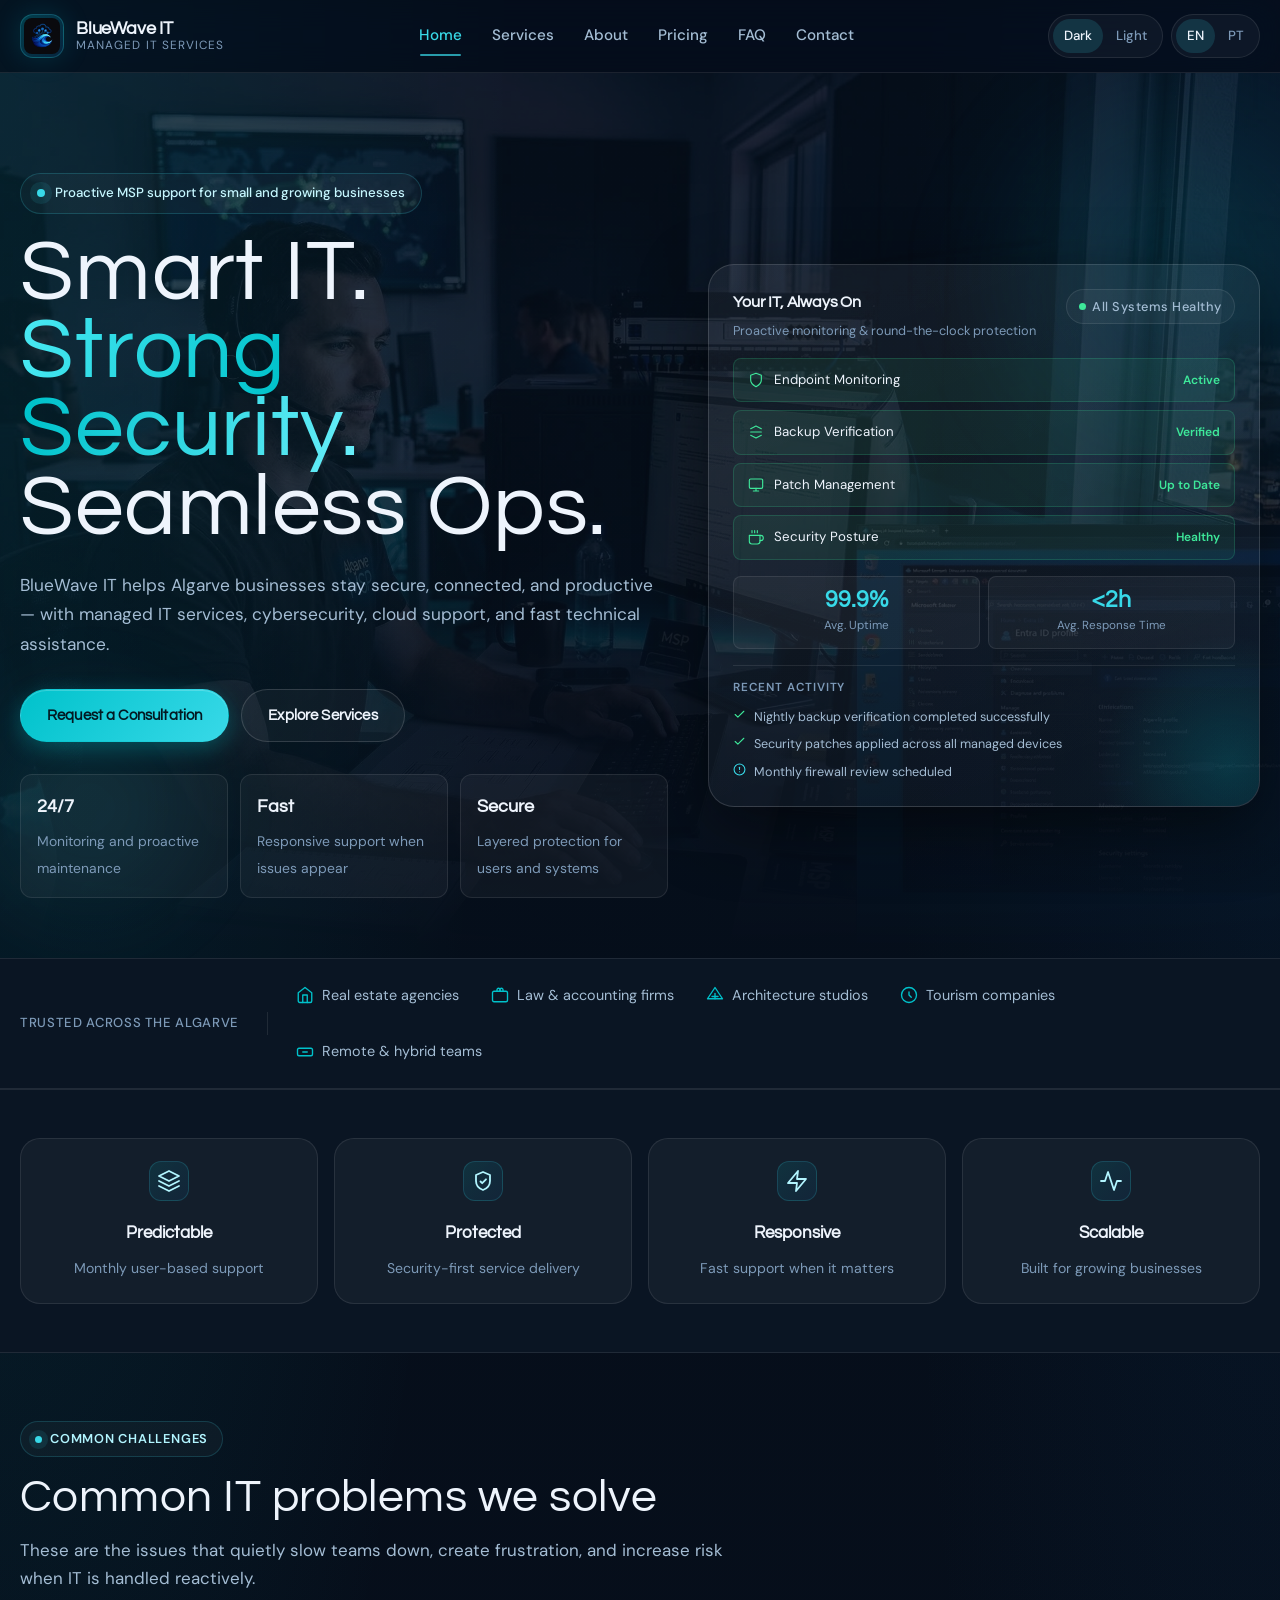
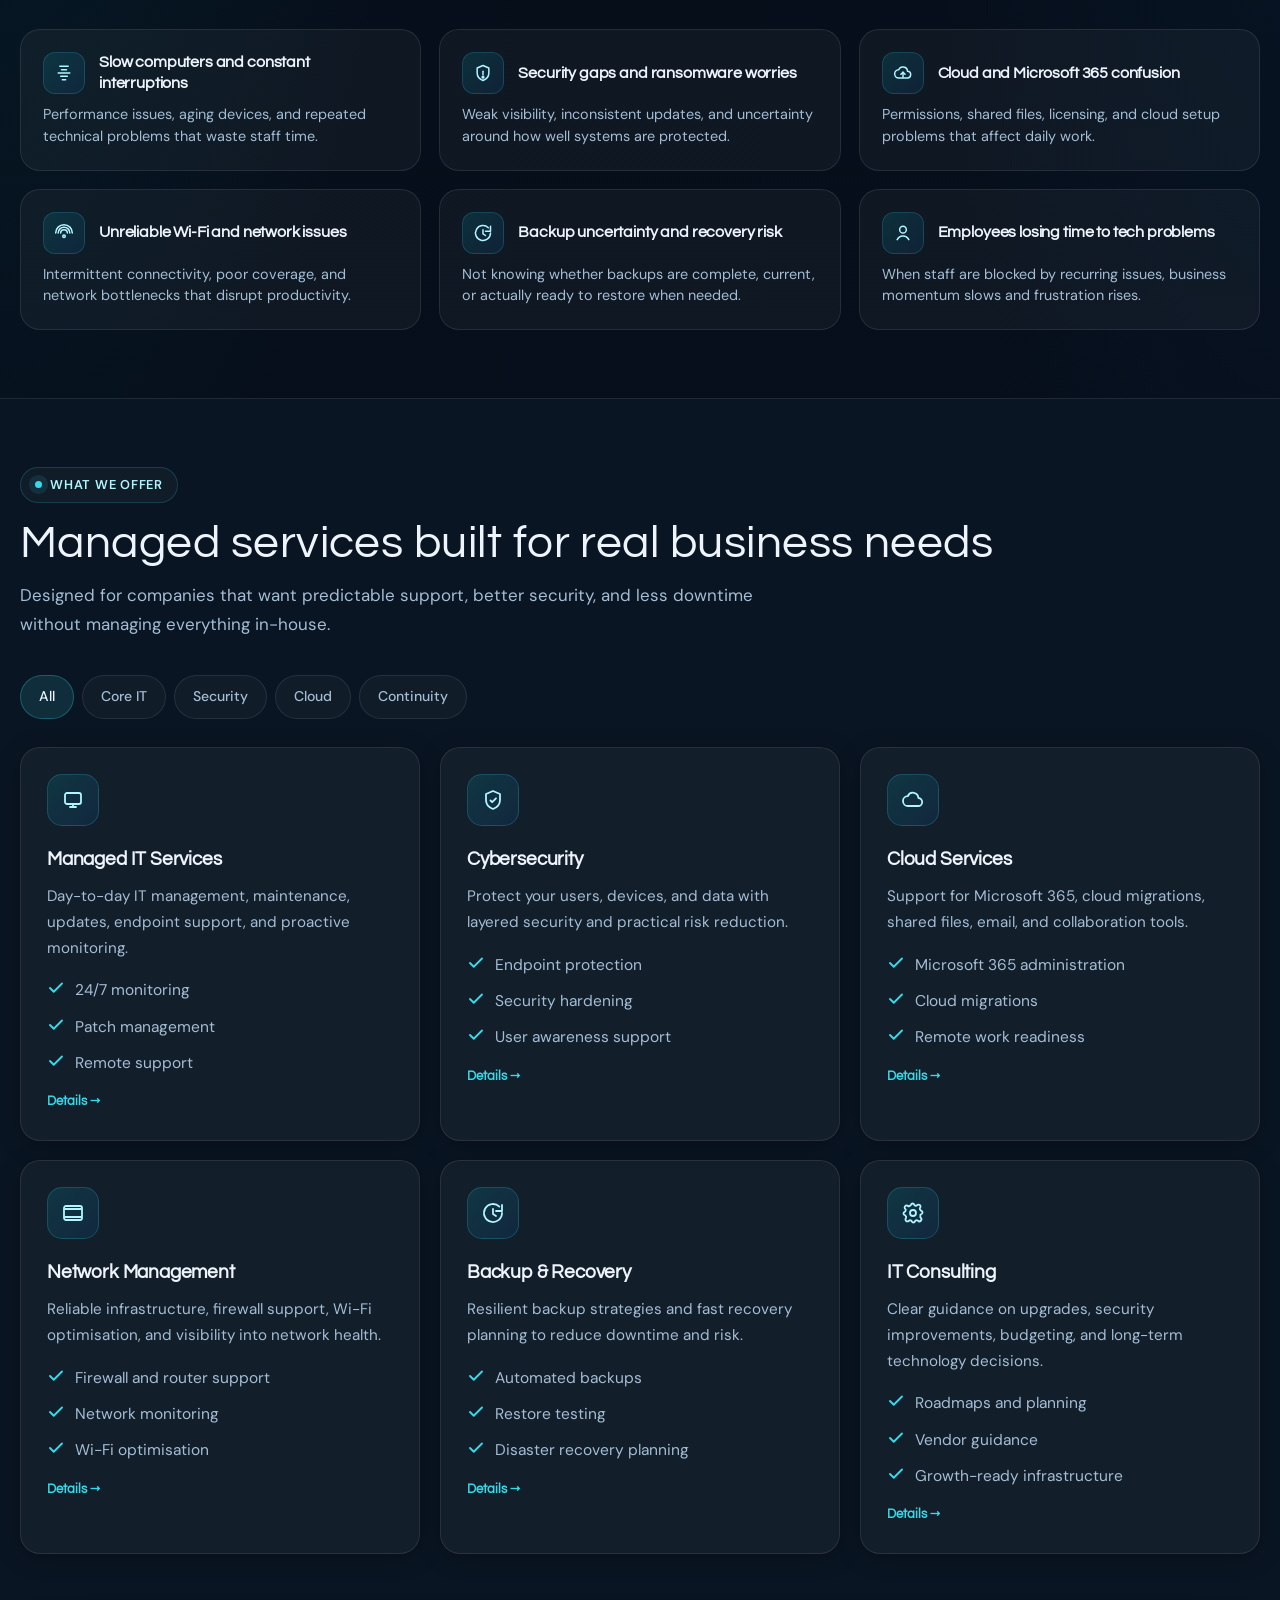
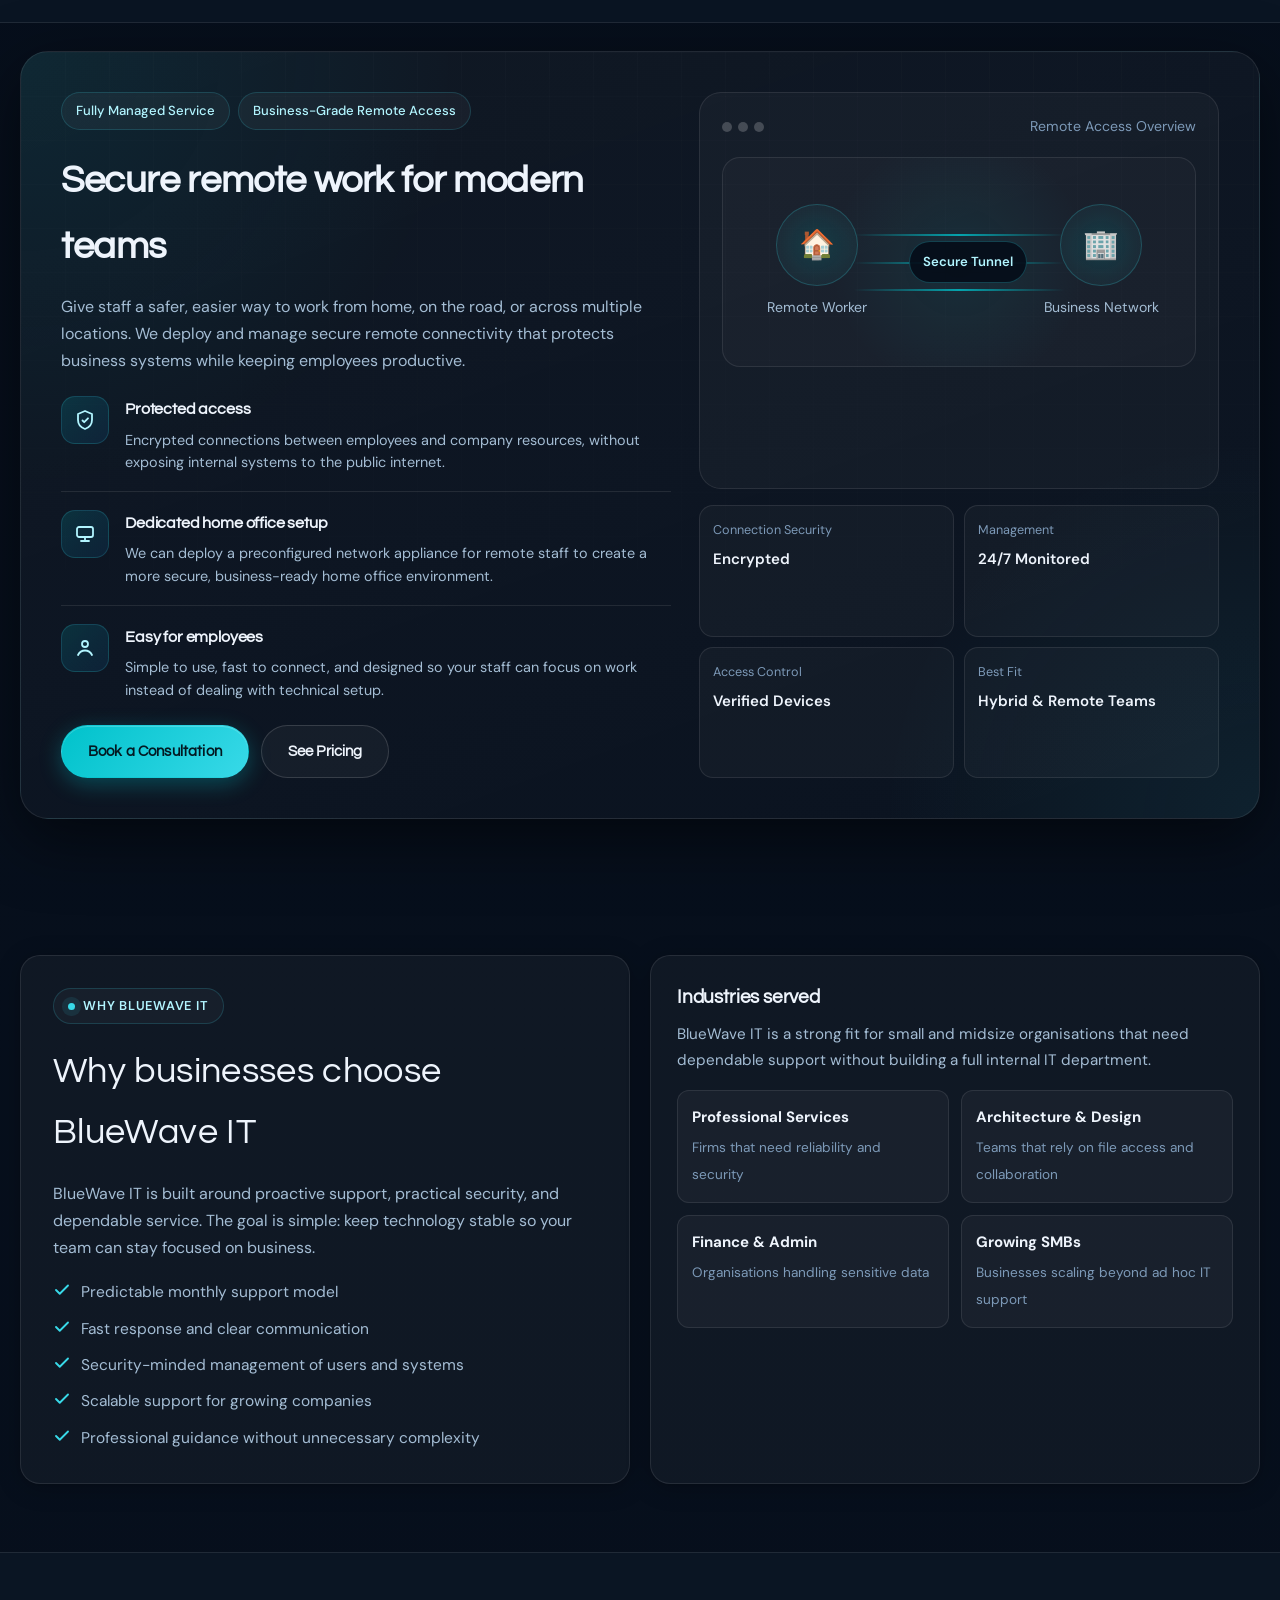
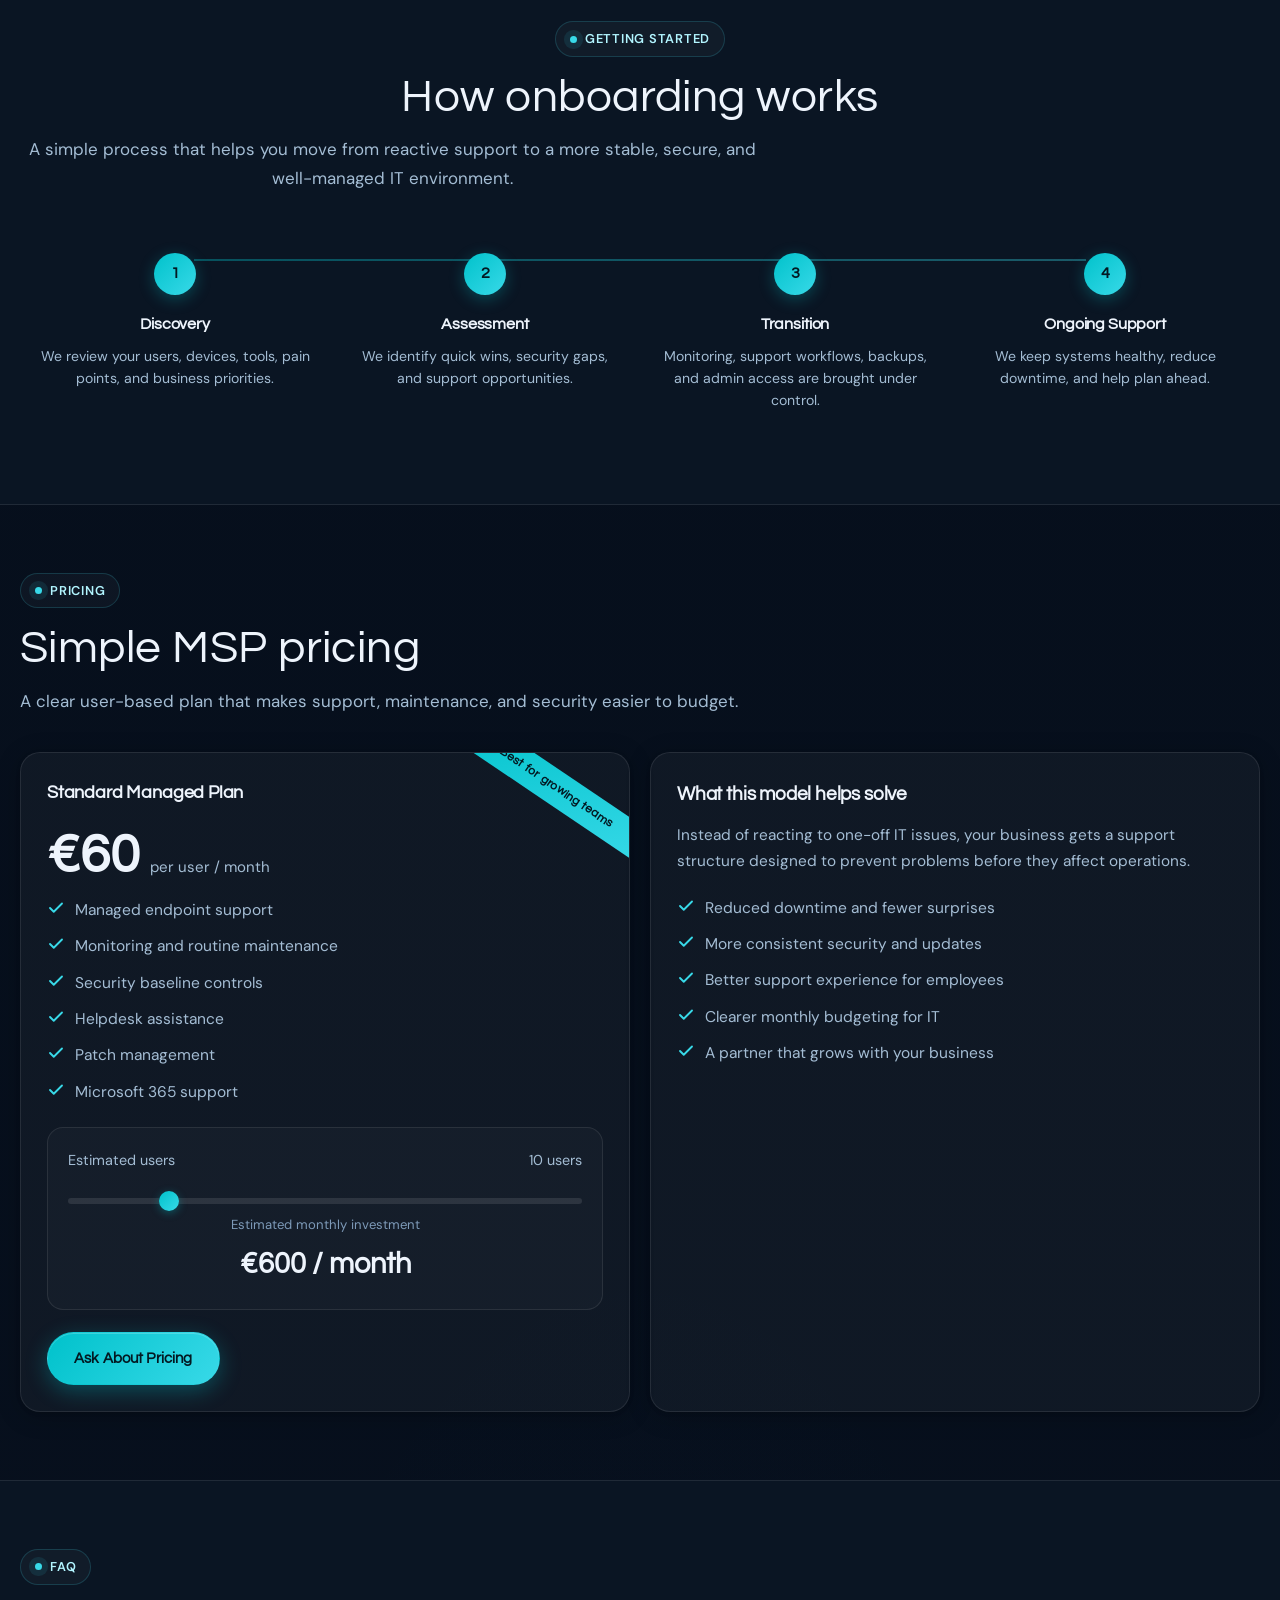
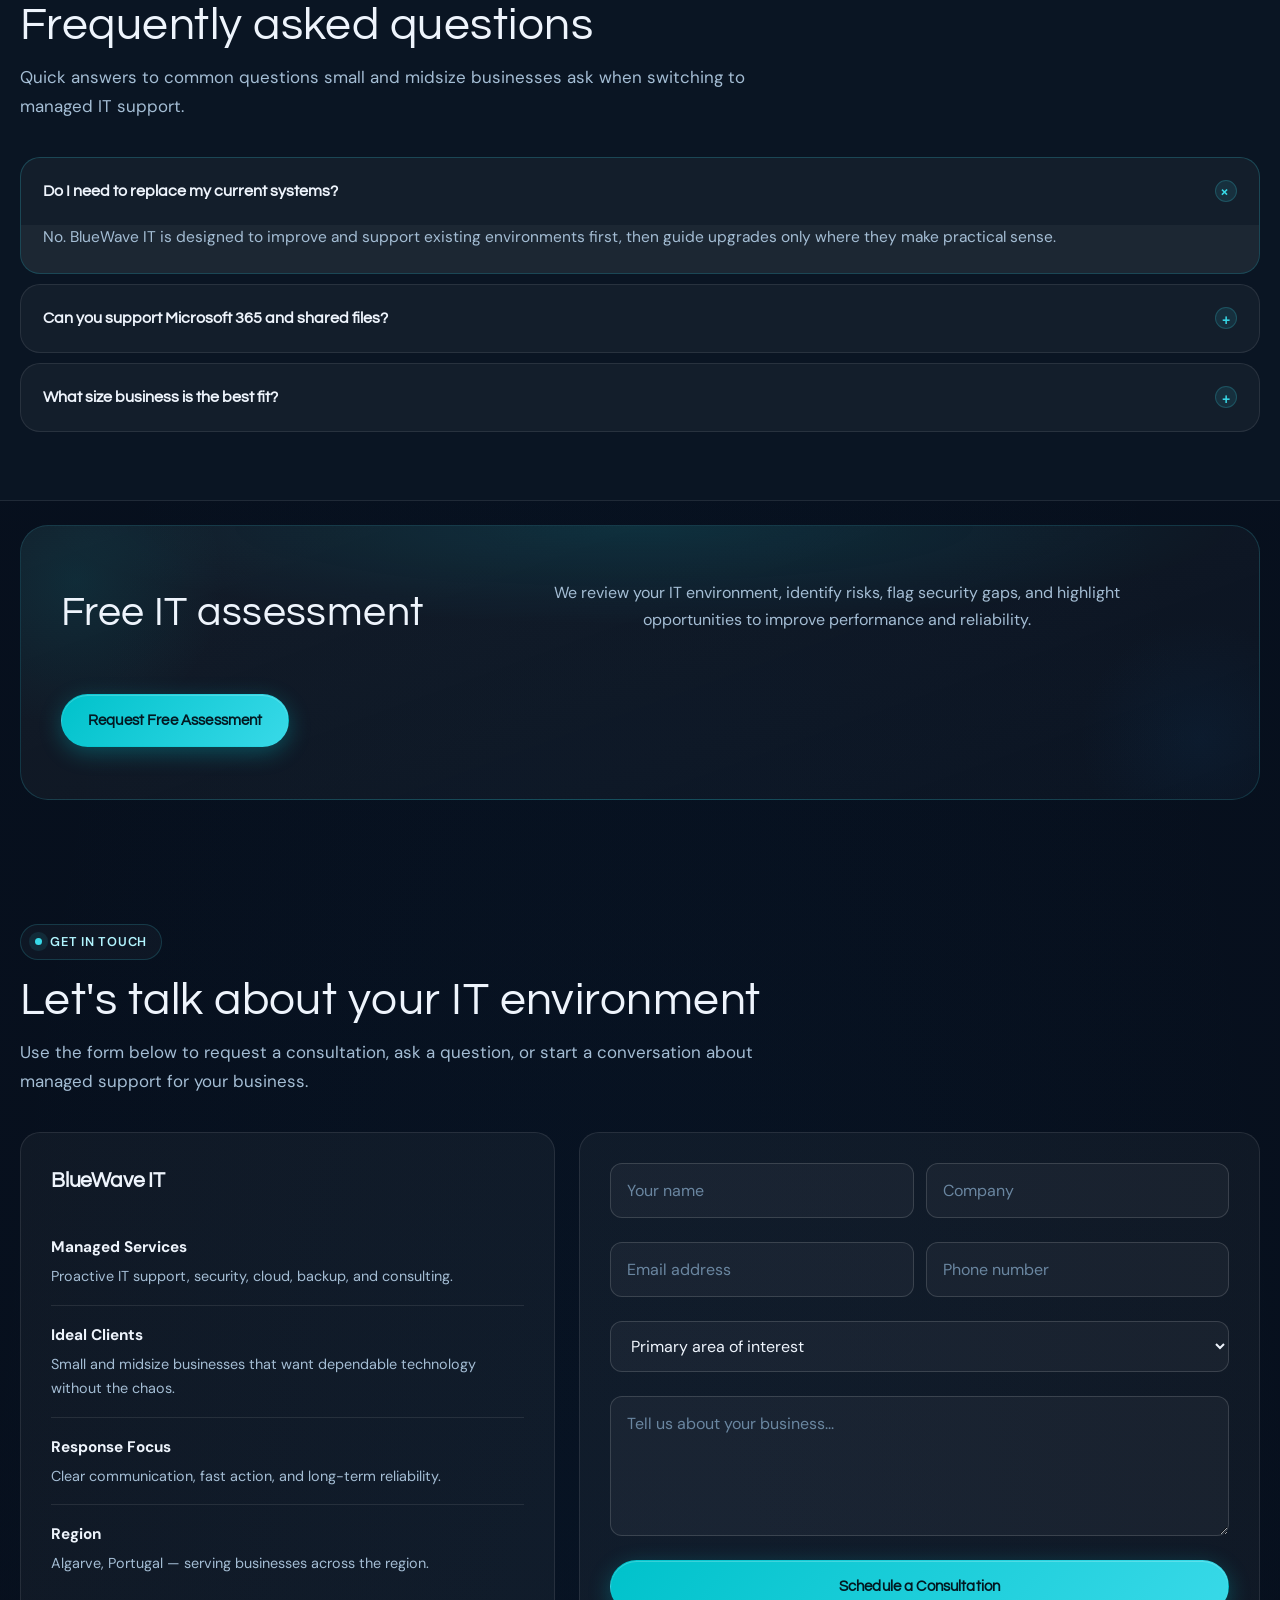
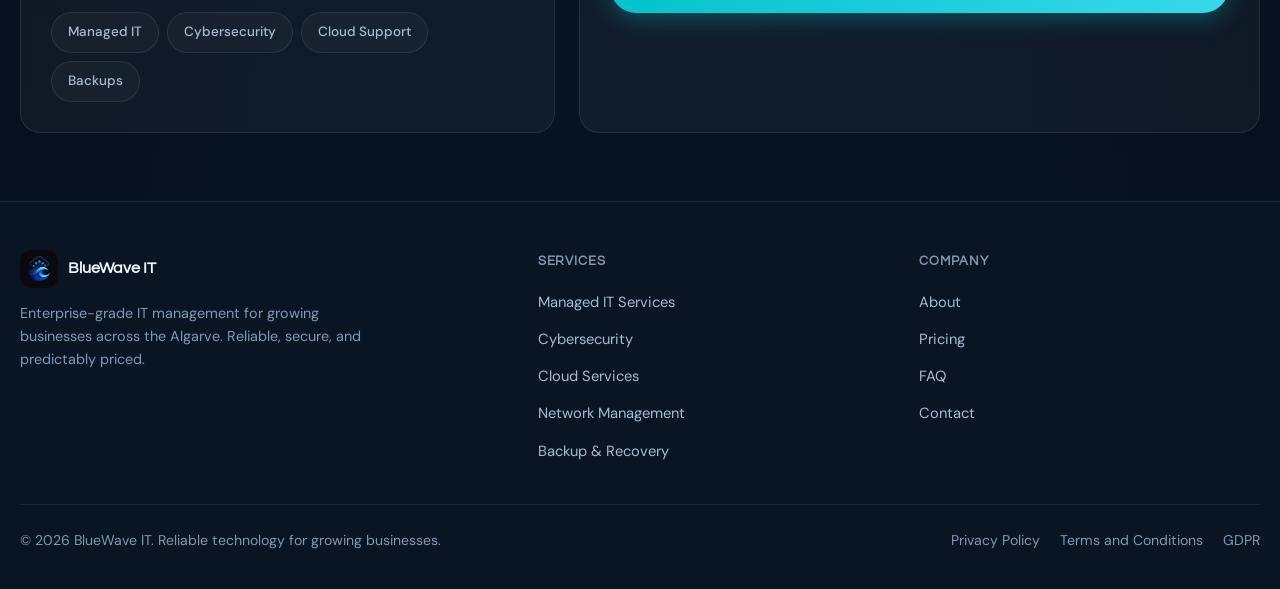
==== commit 4ac06640: "Add files via upload" ====
--- a/index.html
+++ b/index.html
@@ -75,59 +75,14 @@
 <link rel="manifest" href="site.webmanifest" />
 
     <link rel="stylesheet" href="css/theme.css" />
+  <link rel="stylesheet" href="css/nav.css" />
   <link rel="stylesheet" href="css/components.css" />
   <link rel="stylesheet" href="css/pages/home.css" />
 
 </head>
 <body>
   <!-- ─── HEADER ─────────────────────────────────────────────── -->
-  <header class="site-header" id="siteHeader">
-    <div class="container nav">
-      <a href="index.html" class="logo" aria-label="BlueWave IT Home">
-        <div class="logo-mark">
-          <img src="images/logo_dark.png" data-dark="images/logo_dark.png" data-light="images/logo_light.png" alt="BlueWave IT" class="logo-img" width="38" height="38" style="width:100%;height:100%;object-fit:contain;border-radius:10px;"/>
-        </div>
-        <div class="logo-wordmark">
-          <strong>BlueWave IT</strong>
-          <span data-i18n="managed_services_label">Managed IT Services</span>
-        </div>
-      </a>
-
-      <nav class="nav-links" aria-label="Primary navigation">
-        <a href="services.html" data-i18n="nav_services">Services</a>
-        <a href="about.html"    data-i18n="nav_about">About</a>
-        <a href="pricing.html"  data-i18n="nav_pricing">Pricing</a>
-        <a href="pricing.html#faq"      data-i18n="nav_faq">FAQ</a>
-        <a href="contact.html"  data-i18n="nav_contact">Contact</a>
-      </nav>
-
-      <div class="nav-right">
-        <div class="toggle-group" aria-label="Theme switcher">
-          <button class="toggle-btn active" data-theme="dark"  data-i18n="theme_dark">Dark</button>
-          <button class="toggle-btn"        data-theme="light" data-i18n="theme_light">Light</button>
-        </div>
-        <div class="toggle-group" aria-label="Language switcher">
-          <button class="toggle-btn active" data-lang="en">EN</button>
-          <button class="toggle-btn"        data-lang="pt">PT</button>
-        </div>
-        <button class="nav-toggle" id="navToggle" aria-label="Open menu">☰</button>
-      </div>
-    </div>
-
-    <div class="container mobile-menu" id="mobileMenu">
-      <a href="services.html" data-i18n="nav_services">Services</a>
-      <a href="about.html"    data-i18n="nav_about">About</a>
-      <a href="pricing.html"  data-i18n="nav_pricing">Pricing</a>
-      <a href="pricing.html#faq"      data-i18n="nav_faq">FAQ</a>
-      <a href="contact.html"  data-i18n="nav_contact">Contact</a>
-      <div class="mobile-menu-theme">
-        <div class="toggle-group" aria-label="Theme switcher">
-          <button class="toggle-btn active" data-theme="dark"  data-i18n="theme_dark">Dark</button>
-          <button class="toggle-btn"        data-theme="light" data-i18n="theme_light">Light</button>
-        </div>
-      </div>
-    </div>
-  </header>
+  <div id="site-nav"></div>
 
   <main id="top">
     <!-- ─── HERO ────────────────────────────────────────────── -->
@@ -814,7 +769,8 @@
 
   <button class="back-to-top" id="backToTop" aria-label="Back to top">↑</button>
 
-    <script src="js/site.js"></script>
+    <script src="js/nav.js" defer></script>
+  <script src="js/site.js"></script>
   <script src="js/pages/home.js"></script>
 
 
--- a/css/nav.css
+++ b/css/nav.css
@@ -0,0 +1,323 @@
+/* ================================================================
+   BlueWave IT — /css/nav.css
+   Shared navigation styles. Loaded on every page.
+   Depends on: theme.css (design tokens must load first)
+   ================================================================ */
+
+/* ── Sticky header ─────────────────────────────────────────────── */
+.site-header {
+  position: sticky;
+  top: 0;
+  z-index: 60;
+  backdrop-filter: blur(18px) saturate(160%);
+  -webkit-backdrop-filter: blur(18px) saturate(160%);
+  background: rgba(6, 14, 26, 0.72);
+  border-bottom: 1px solid var(--line);
+  transition: background 200ms ease,
+              box-shadow 200ms ease,
+              border-color 200ms ease;
+}
+body.theme-light .site-header {
+  background: rgba(243, 248, 253, 0.82);
+}
+.site-header.scrolled {
+  background: rgba(6, 14, 26, 0.96);
+  box-shadow: 0 8px 32px rgba(0, 0, 0, 0.30);
+  border-bottom-color: var(--line-strong);
+}
+body.theme-light .site-header.scrolled {
+  background: rgba(243, 248, 253, 0.97);
+  box-shadow: 0 8px 32px rgba(10, 22, 40, 0.10);
+}
+
+/* ── Inner row ─────────────────────────────────────────────────── */
+.nav-inner {
+  min-height: var(--header-h, 72px);
+  display: flex;
+  align-items: center;
+  justify-content: space-between;
+  gap: 20px;
+}
+
+/* ── Logo ──────────────────────────────────────────────────────── */
+.logo {
+  display: flex;
+  align-items: center;
+  gap: 12px;
+  flex: 0 0 auto;
+  text-decoration: none;
+  color: inherit;
+}
+.logo-mark {
+  width: 44px;
+  height: 44px;
+  border-radius: 13px;
+  background: linear-gradient(135deg, rgba(0,194,203,0.25), rgba(15,76,129,0.30));
+  border: 1px solid rgba(56,217,232,0.24);
+  box-shadow: 0 0 28px rgba(0,194,203,0.16);
+  display: grid;
+  place-items: center;
+  overflow: hidden;
+  flex: 0 0 auto;
+  transition: box-shadow 220ms ease;
+}
+.logo:hover .logo-mark {
+  box-shadow: 0 0 36px rgba(0,194,203,0.26);
+}
+.logo-mark img {
+  width: 86%;
+  height: 86%;
+  object-fit: contain;
+  border-radius: 8px;
+  display: block;
+}
+.logo-wordmark {
+  display: flex;
+  flex-direction: column;
+  line-height: 1.1;
+}
+.logo-wordmark strong {
+  font-family: var(--font-display);
+  font-size: 1.1rem;
+  font-weight: 700;
+  letter-spacing: -0.01em;
+  color: var(--text);
+}
+.logo-wordmark span {
+  color: var(--muted);
+  font-size: 0.74rem;
+  letter-spacing: 0.09em;
+  text-transform: uppercase;
+}
+
+/* ── Desktop nav links ─────────────────────────────────────────── */
+.nav-links {
+  display: flex;
+  gap: 4px;
+  align-items: center;
+  list-style: none;
+  margin: 0;
+  padding: 0;
+}
+.nav-links a {
+  position: relative;
+  color: var(--muted-2);
+  font-size: 0.94rem;
+  font-weight: 500;
+  padding: 7px 13px;
+  border-radius: 8px;
+  text-decoration: none;
+  transition: color 160ms ease, background 160ms ease;
+  outline-offset: 3px;
+}
+.nav-links a:hover {
+  color: var(--text);
+  background: rgba(255,255,255,0.05);
+}
+body.theme-light .nav-links a:hover {
+  background: rgba(10,22,40,0.05);
+}
+.nav-links a:focus-visible {
+  outline: 2px solid rgba(56,217,232,0.55);
+}
+.nav-links a.active {
+  color: var(--cyan-2);
+}
+.nav-links a.active::after {
+  content: '';
+  position: absolute;
+  bottom: -1px;
+  left: 13px;
+  right: 13px;
+  height: 2px;
+  border-radius: 2px;
+  background: var(--cyan-2);
+  opacity: 0.7;
+}
+
+/* ── Nav right ─────────────────────────────────────────────────── */
+.nav-right {
+  display: flex;
+  gap: 8px;
+  align-items: center;
+  flex-wrap: nowrap;
+  flex: 0 0 auto;
+}
+
+/* ── Toggle pill (theme / lang) ────────────────────────────────── */
+.tog {
+  display: inline-flex;
+  gap: 2px;
+  padding: 4px;
+  border-radius: 999px;
+  background: rgba(255,255,255,0.04);
+  border: 1px solid var(--line);
+}
+body.theme-light .tog {
+  background: rgba(10,22,40,0.04);
+}
+.tog-btn {
+  border: 0;
+  background: transparent;
+  color: var(--muted);
+  padding: 6px 11px;
+  border-radius: 999px;
+  font-family: inherit;
+  font-size: 0.83rem;
+  font-weight: 500;
+  cursor: pointer;
+  transition: all 180ms ease;
+  outline-offset: 2px;
+}
+.tog-btn:focus-visible {
+  outline: 2px solid rgba(56,217,232,0.55);
+}
+.tog-btn.active {
+  background: rgba(56,217,232,0.15);
+  color: var(--text);
+}
+.tog-btn:not(.active):hover {
+  color: var(--text);
+  background: rgba(255,255,255,0.06);
+}
+body.theme-light .tog-btn:not(.active):hover {
+  background: rgba(10,22,40,0.06);
+}
+
+/* ── Mobile hamburger ──────────────────────────────────────────── */
+.nav-toggle {
+  display: none;
+  width: 42px;
+  height: 42px;
+  border-radius: 12px;
+  border: 1px solid var(--line-strong);
+  background: rgba(255,255,255,0.04);
+  color: var(--text);
+  align-items: center;
+  justify-content: center;
+  cursor: pointer;
+  transition: background 180ms ease, border-color 180ms ease;
+  outline-offset: 2px;
+}
+.nav-toggle:focus-visible {
+  outline: 2px solid rgba(56,217,232,0.55);
+}
+.nav-toggle:hover {
+  background: rgba(255,255,255,0.08);
+  border-color: rgba(56,217,232,0.24);
+}
+body.theme-light .nav-toggle {
+  background: rgba(10,22,40,0.04);
+}
+.nav-toggle svg {
+  width: 18px;
+  height: 18px;
+  stroke: currentColor;
+  stroke-width: 2;
+  stroke-linecap: round;
+  fill: none;
+}
+
+/* ── Mobile menu ───────────────────────────────────────────────── */
+.mobile-menu {
+  display: none;
+  border-top: 1px solid var(--line);
+  background: var(--bg);
+}
+.mobile-menu.open {
+  display: block;
+}
+.mobile-menu .container {
+  padding-top: 10px;
+  padding-bottom: 14px;
+  display: grid;
+  gap: 4px;
+}
+.mobile-menu a {
+  display: block;
+  padding: 12px 14px;
+  border-radius: 13px;
+  background: var(--bg-card);
+  border: 1px solid var(--line);
+  color: var(--text);
+  font-size: 0.96rem;
+  font-weight: 500;
+  text-decoration: none;
+  transition: background 160ms ease, border-color 160ms ease;
+  outline-offset: 2px;
+}
+.mobile-menu a:focus-visible {
+  outline: 2px solid rgba(56,217,232,0.55);
+}
+.mobile-menu a:hover,
+.mobile-menu a.active {
+  background: var(--bg-card-hover, rgba(255,255,255,0.065));
+  border-color: rgba(56,217,232,0.22);
+}
+.mobile-menu a.active {
+  color: var(--cyan-2);
+}
+.mobile-menu-theme {
+  padding: 11px 14px;
+  border-radius: 13px;
+  background: var(--bg-card);
+  border: 1px solid var(--line);
+  display: flex;
+  align-items: center;
+  gap: 10px;
+  margin-top: 4px;
+}
+.mobile-menu-theme .tog {
+  flex: 1;
+  justify-content: center;
+}
+
+/* ── CTA button (optional, used on some pages) ─────────────────── */
+.nav-cta {
+  display: inline-flex;
+  align-items: center;
+  gap: 8px;
+  padding: 9px 18px;
+  border-radius: 999px;
+  background: linear-gradient(130deg, var(--cyan) 0%, var(--cyan-2) 100%);
+  color: #031922;
+  font-family: var(--font-display);
+  font-size: 0.86rem;
+  font-weight: 700;
+  border: none;
+  cursor: pointer;
+  text-decoration: none;
+  transition: box-shadow 200ms ease, transform 200ms ease;
+  white-space: nowrap;
+  box-shadow: 0 4px 18px rgba(0,194,203,0.28);
+}
+.nav-cta:hover {
+  transform: translateY(-1px);
+  box-shadow: 0 8px 26px rgba(0,194,203,0.38);
+}
+
+/* ── Responsive ────────────────────────────────────────────────── */
+@media (max-width: 1080px) {
+  .nav-links  { display: none; }
+  .nav-toggle { display: inline-flex; }
+  .nav-cta    { display: none; }
+}
+
+@media (max-width: 600px) {
+  .logo-wordmark span { display: none; }
+
+  .nav-right .nav-theme-tog { display: none; }
+
+  .tog-btn { padding: 5px 8px; font-size: 0.76rem; }
+  .tog      { padding: 3px; }
+  .nav-right { gap: 6px; }
+
+  .nav-inner {
+    flex-wrap: wrap;
+    gap: 8px;
+    padding: 8px 0;
+    min-height: unset;
+  }
+  .logo       { flex: 1 1 auto; }
+  .nav-right  { flex: 0 0 auto; gap: 6px; margin-left: auto; }
+}
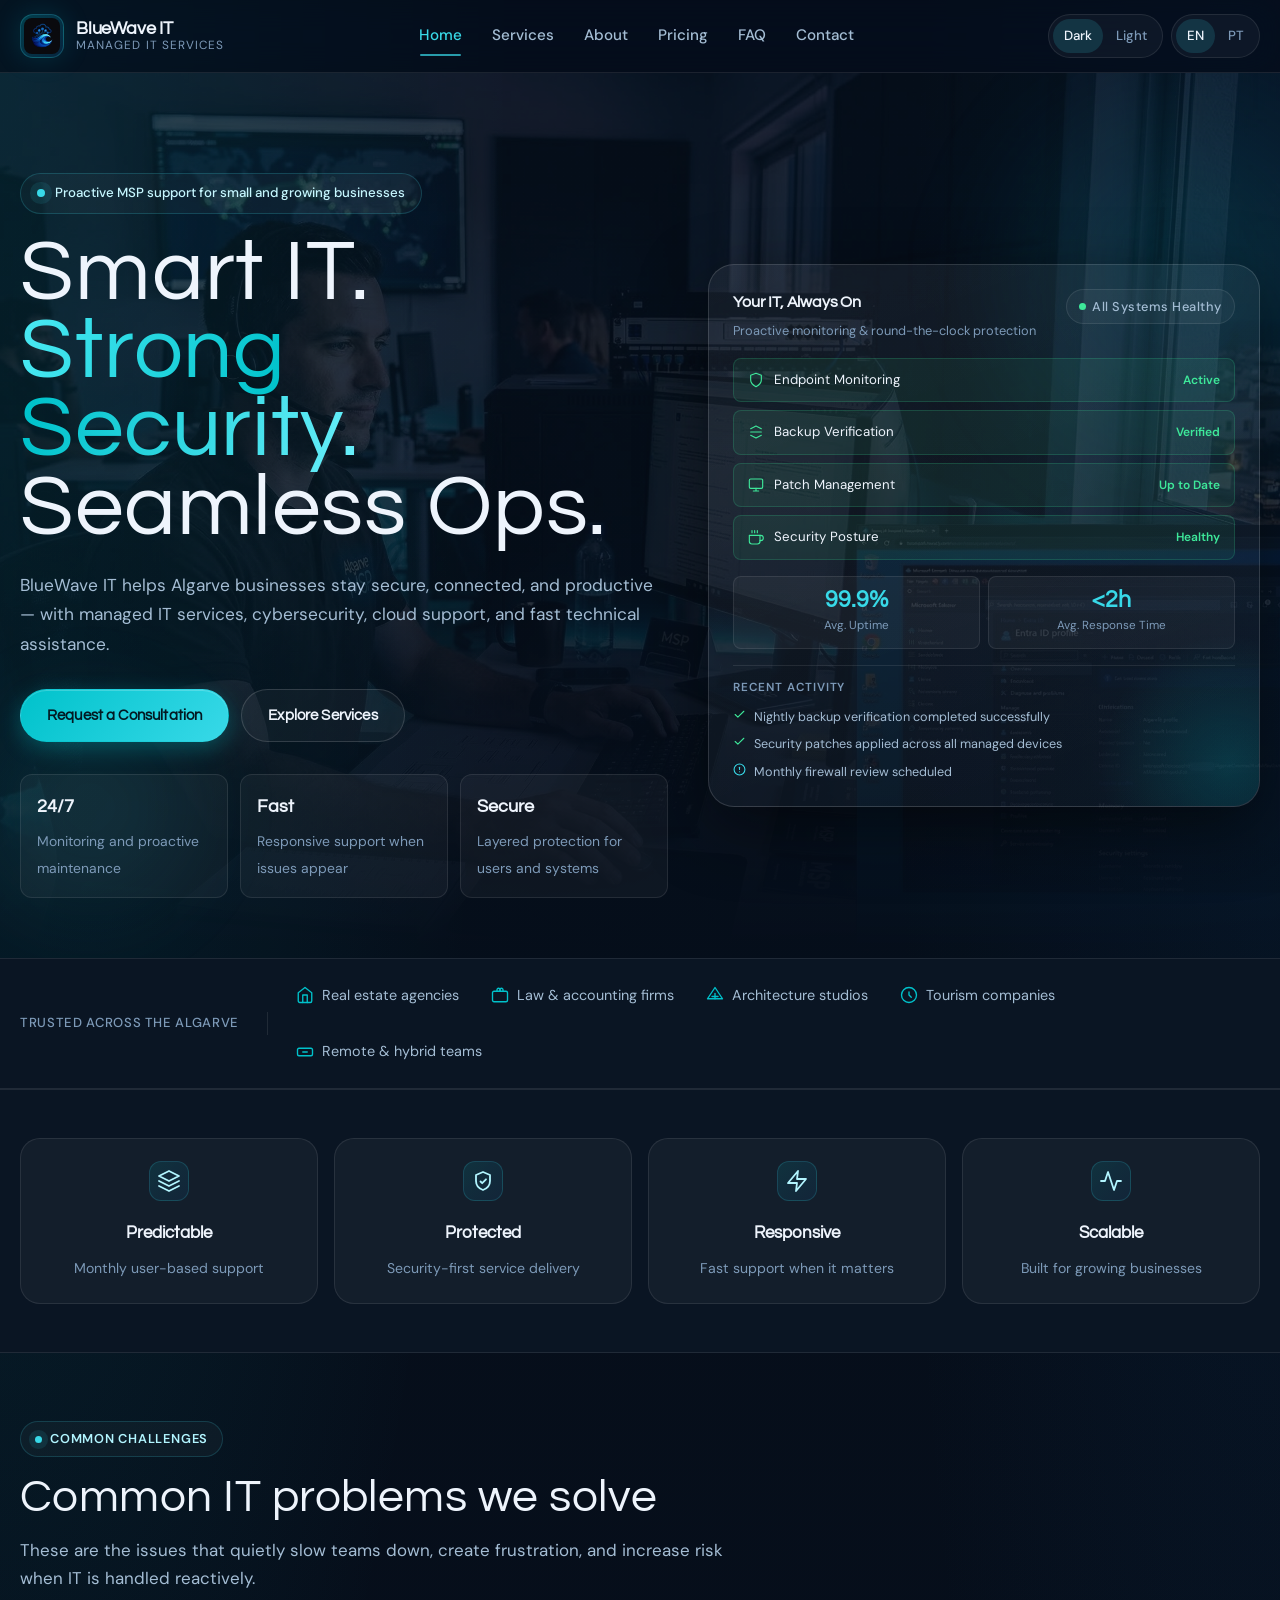
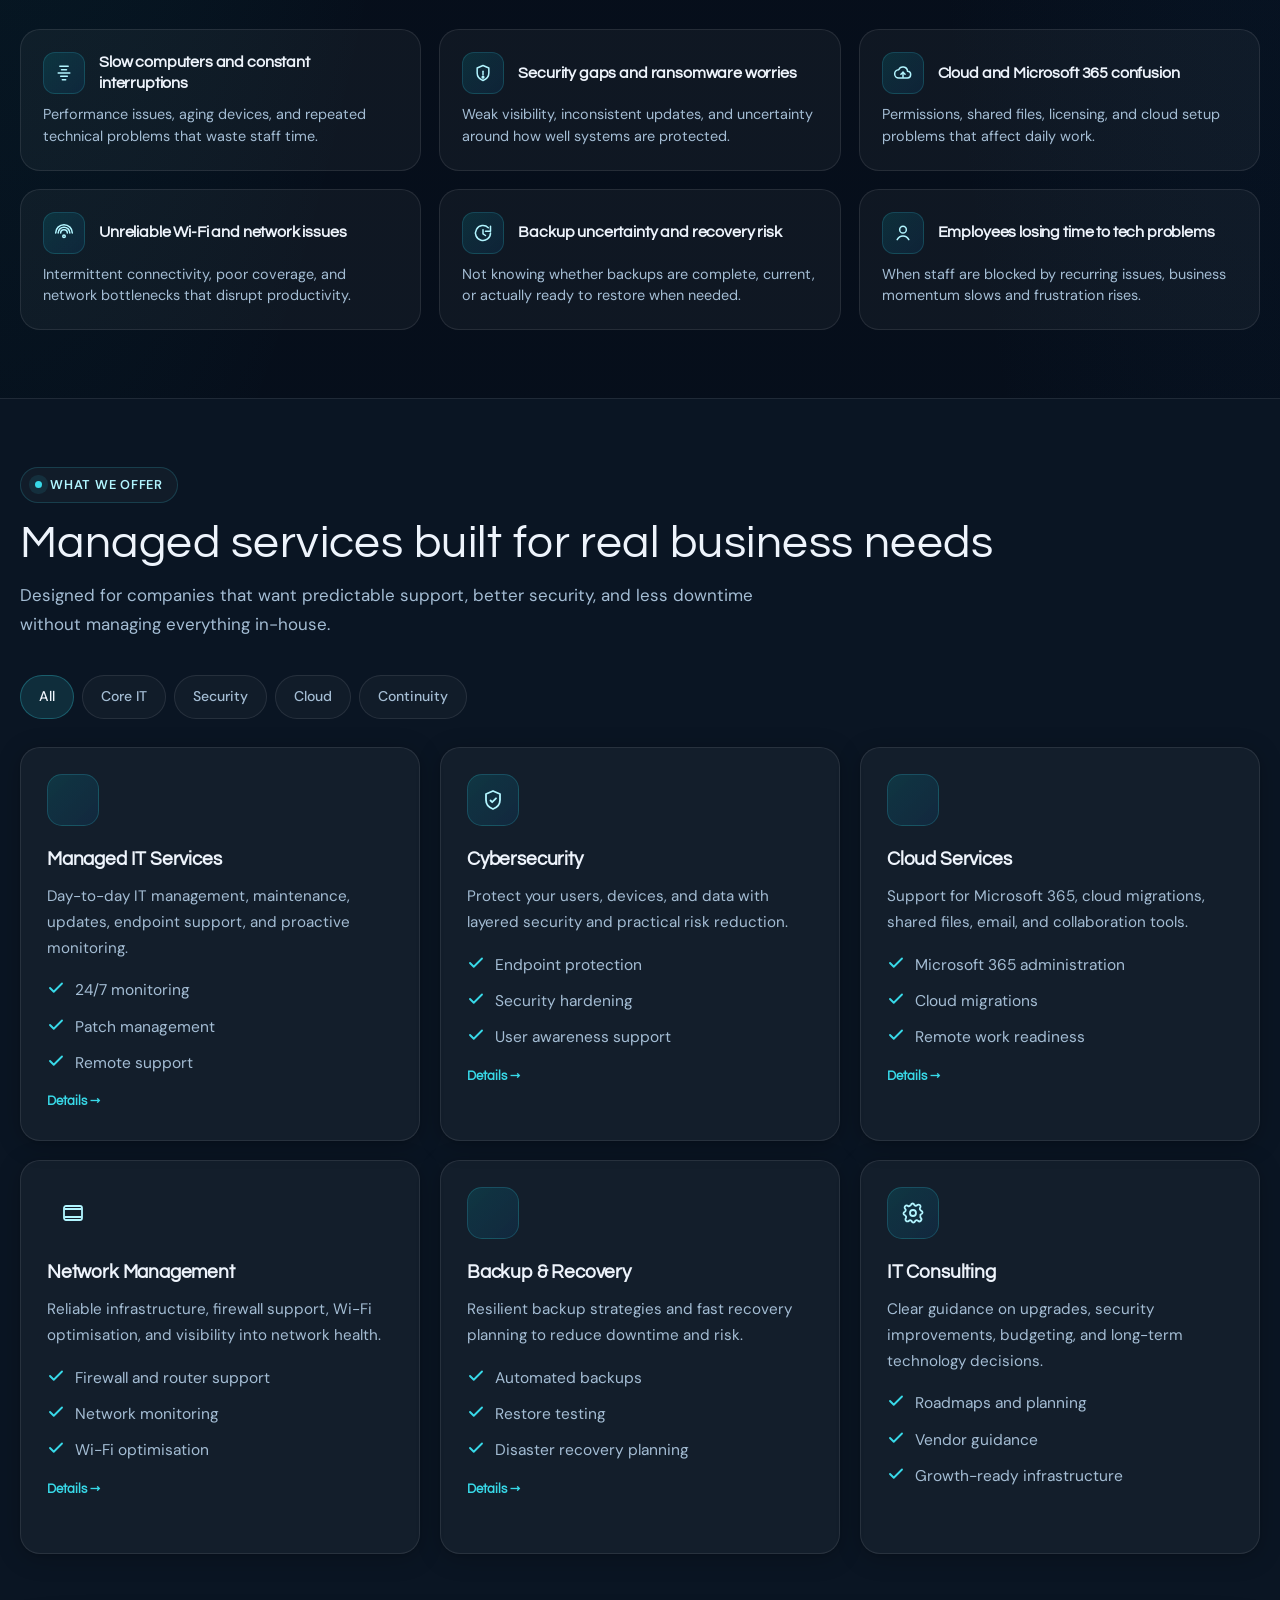
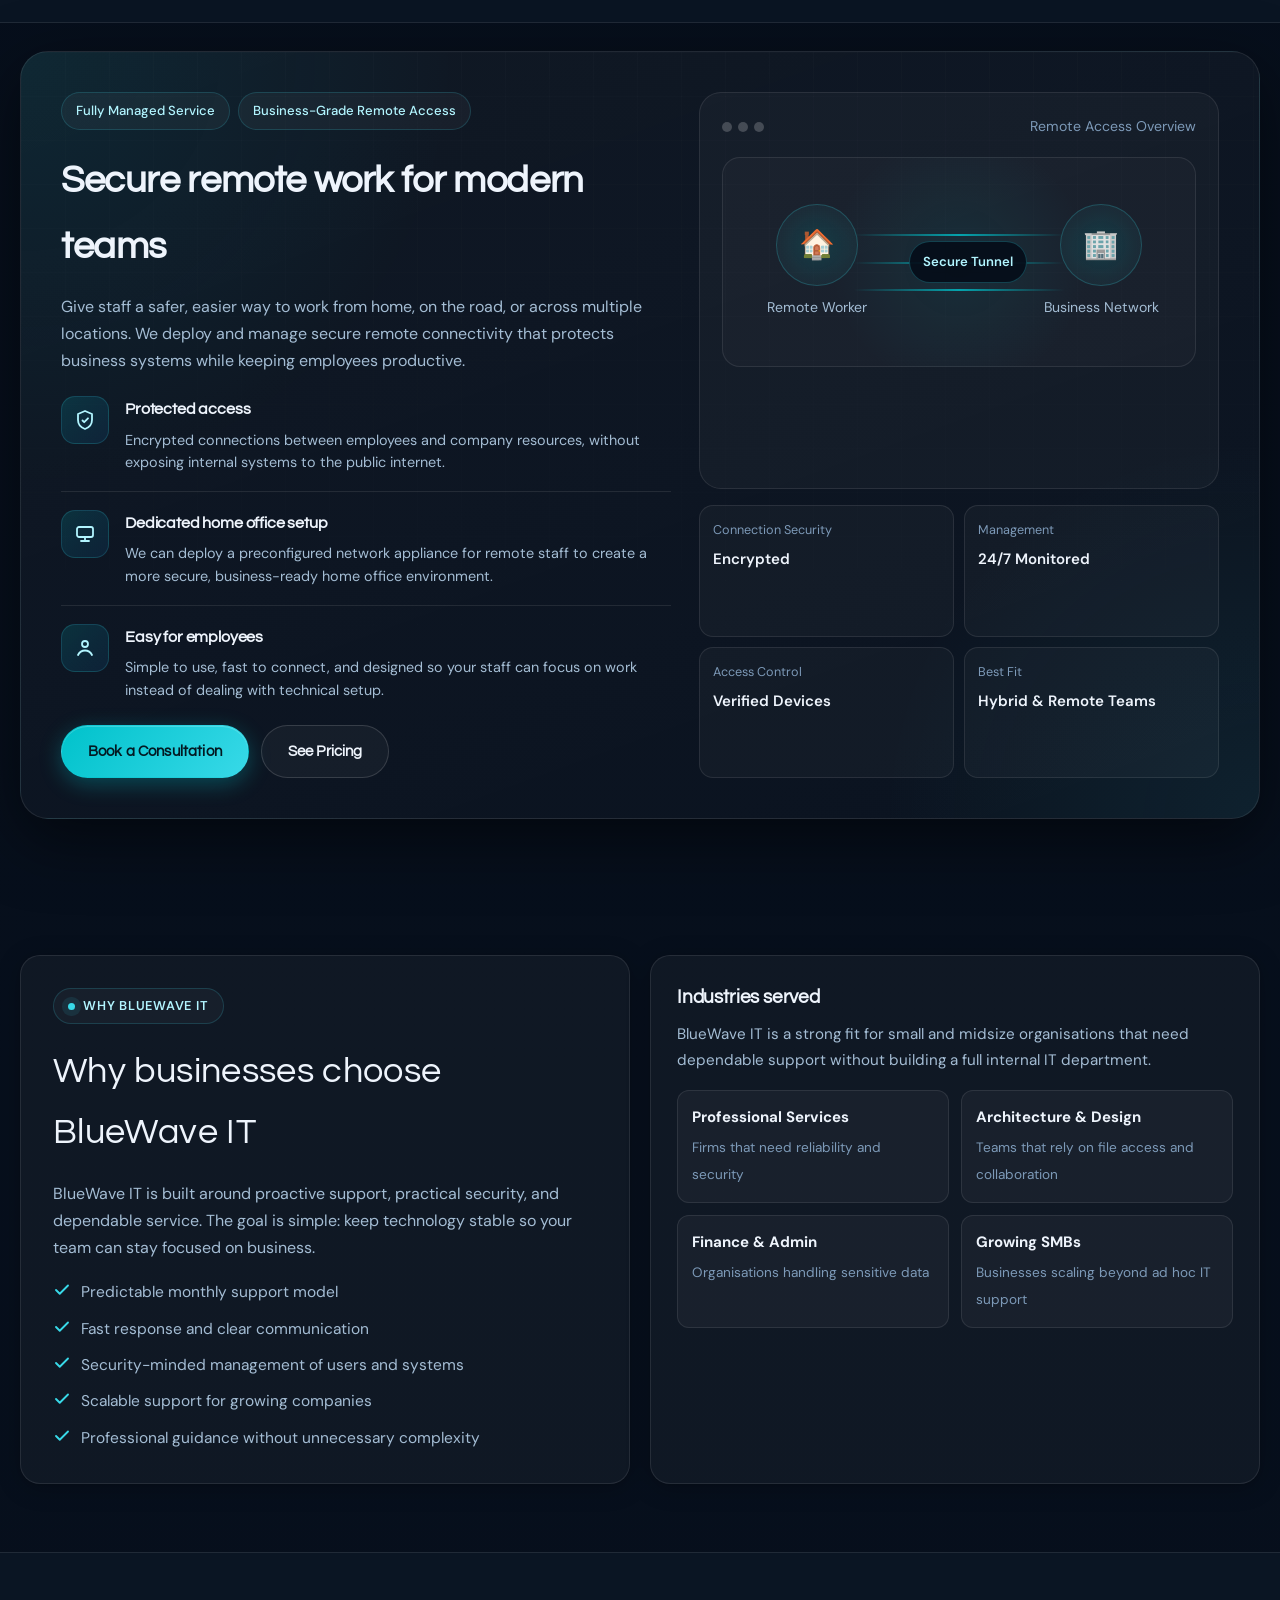
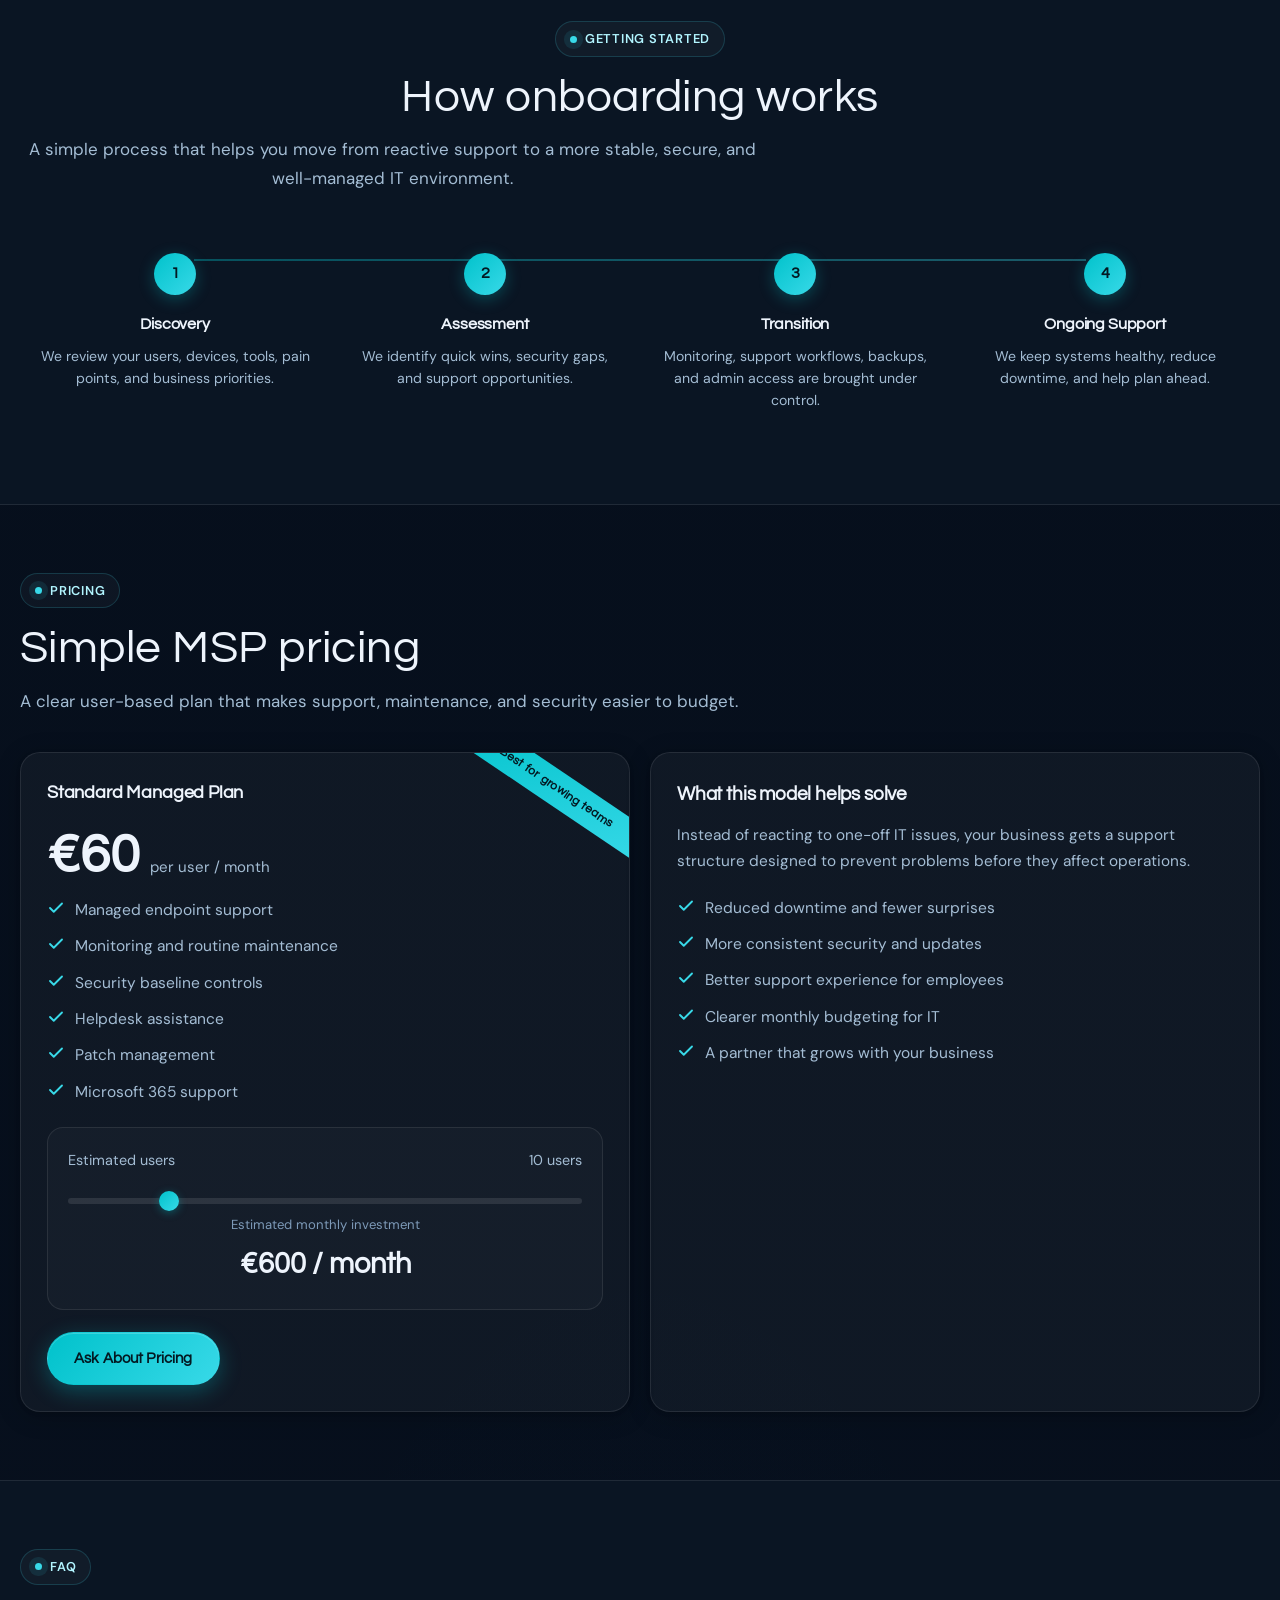
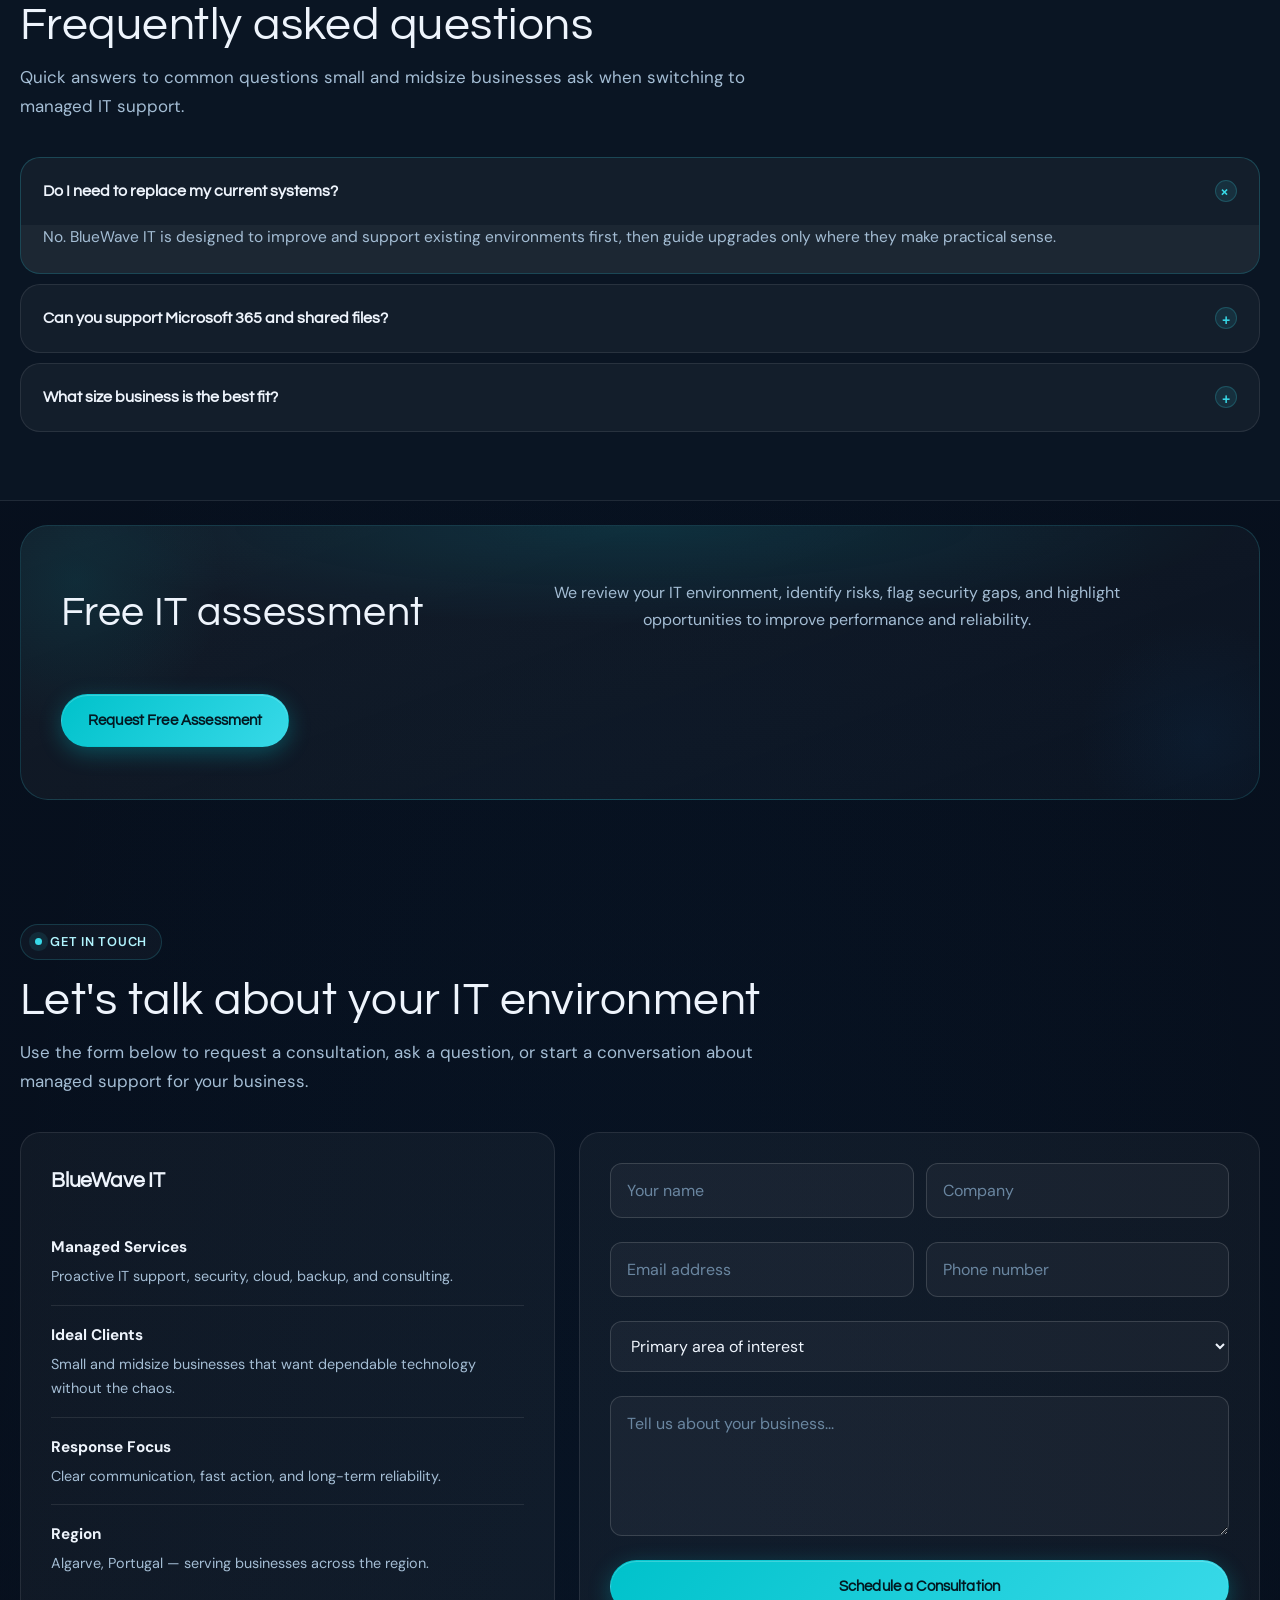
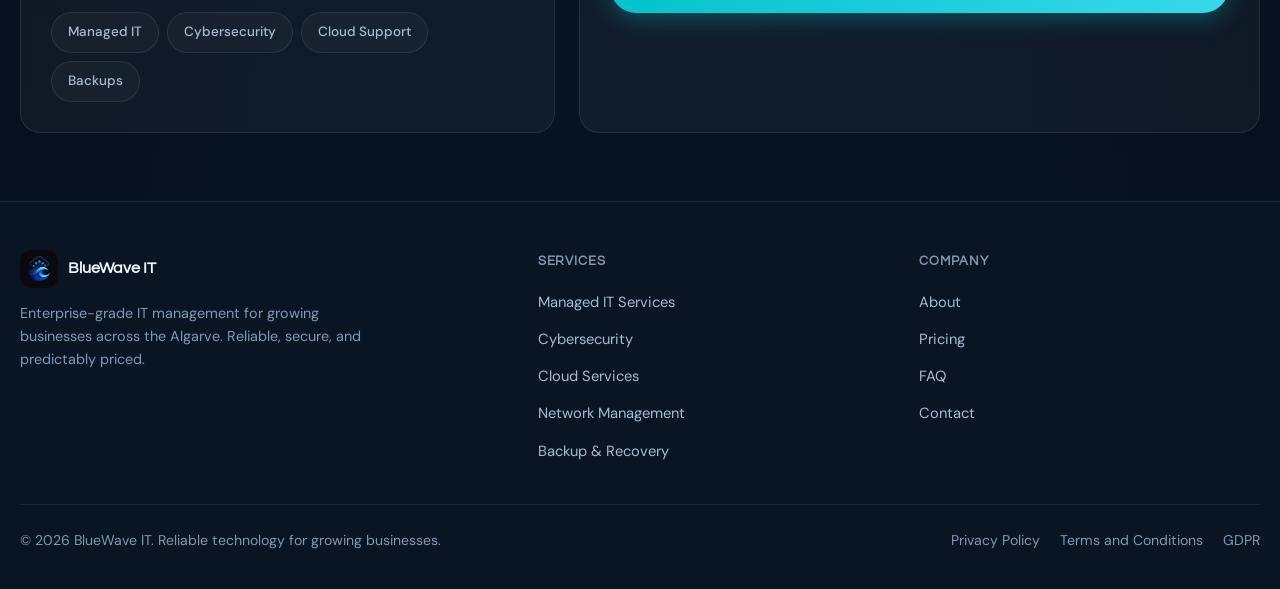
==== commit e79e9842: "Add files via upload" ====
--- a/index.html
+++ b/index.html
@@ -703,8 +703,11 @@
  
 <div class="turnstile-wrapper">
   <div
+    id="turnstileWidget"
     class="cf-turnstile"
     data-sitekey="0x4AAAAAACsPyae8CCOwYrCp"
+    data-execution="execute"
+    data-appearance="interaction-only"
     data-callback="onTurnstileSuccess"
     data-error-callback="onTurnstileError"
     data-expired-callback="onTurnstileExpired"
@@ -775,30 +778,6 @@
 
 
 
-<script src="https://challenges.cloudflare.com/turnstile/v0/api.js" async defer></script>
-<script>
-function onTurnstileSuccess(token) {
-  console.log("Turnstile token received:", token ? "yes" : "no");
-}
-
-function onTurnstileError(code) {
-  console.error("Turnstile error:", code);
-  const status = document.getElementById("formStatus");
-  if (status) {
-    status.textContent = "Security check failed. Please refresh and try again.";
-    status.style.color = "var(--danger)";
-  }
-
-  if (window.turnstile) {
-    setTimeout(() => turnstile.reset(), 1000);
-  }
-}
-
-function onTurnstileExpired() {
-  if (window.turnstile) {
-    turnstile.reset();
-  }
-}
-</script>
+<!-- Turnstile loaded lazily via home.js on first form interaction -->
 </body>
 </html>
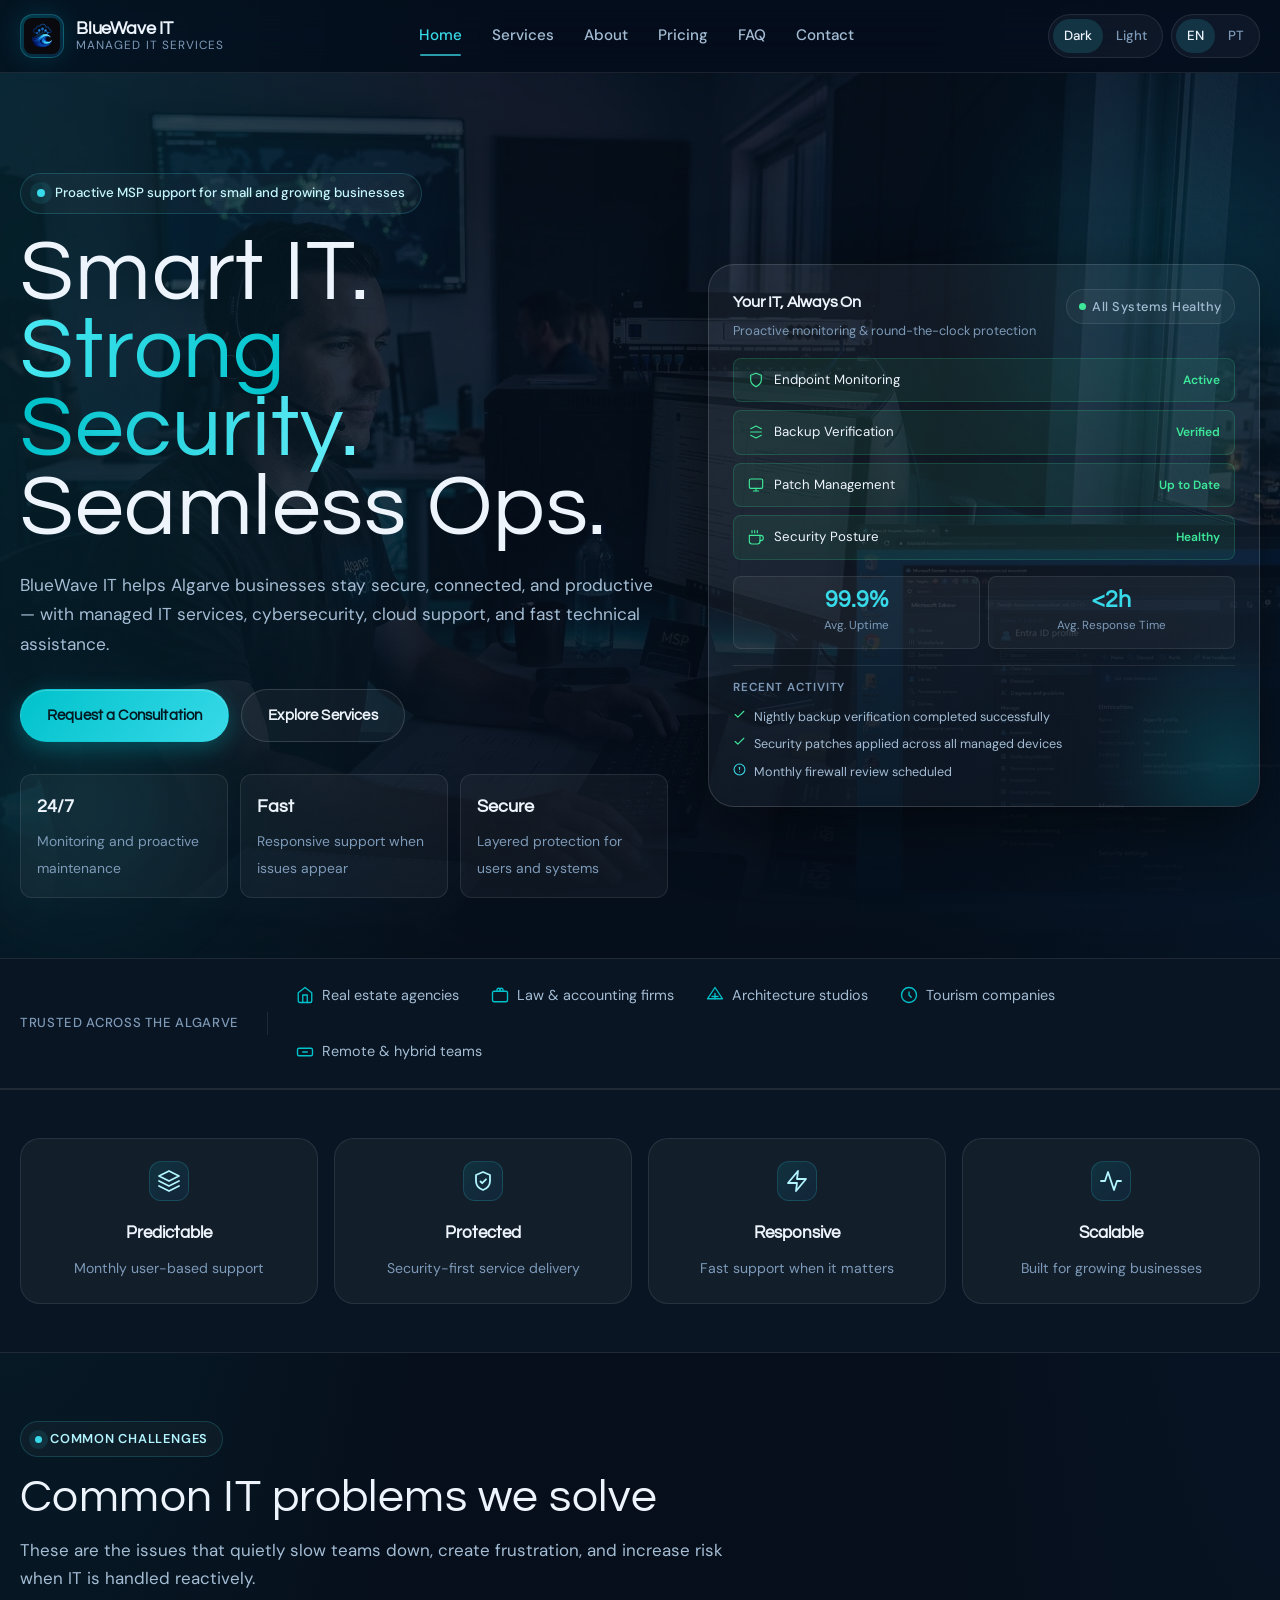
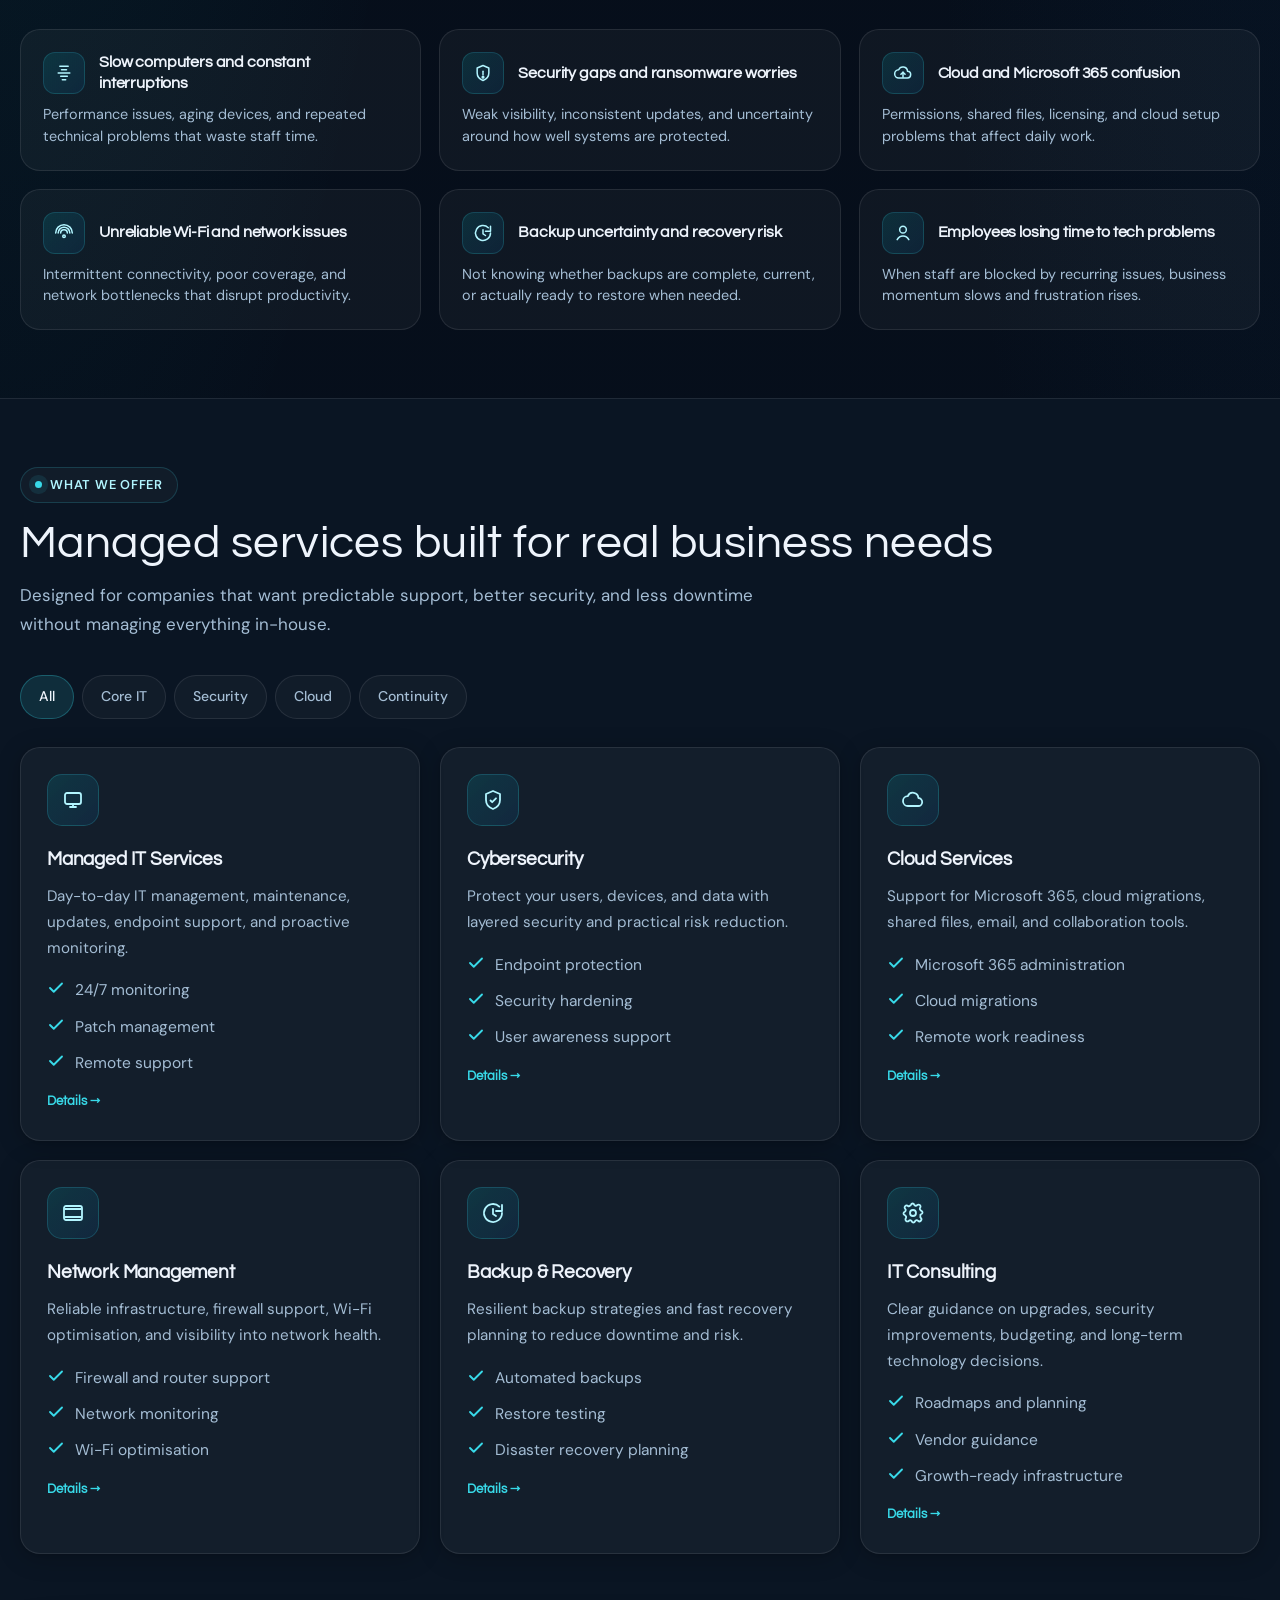
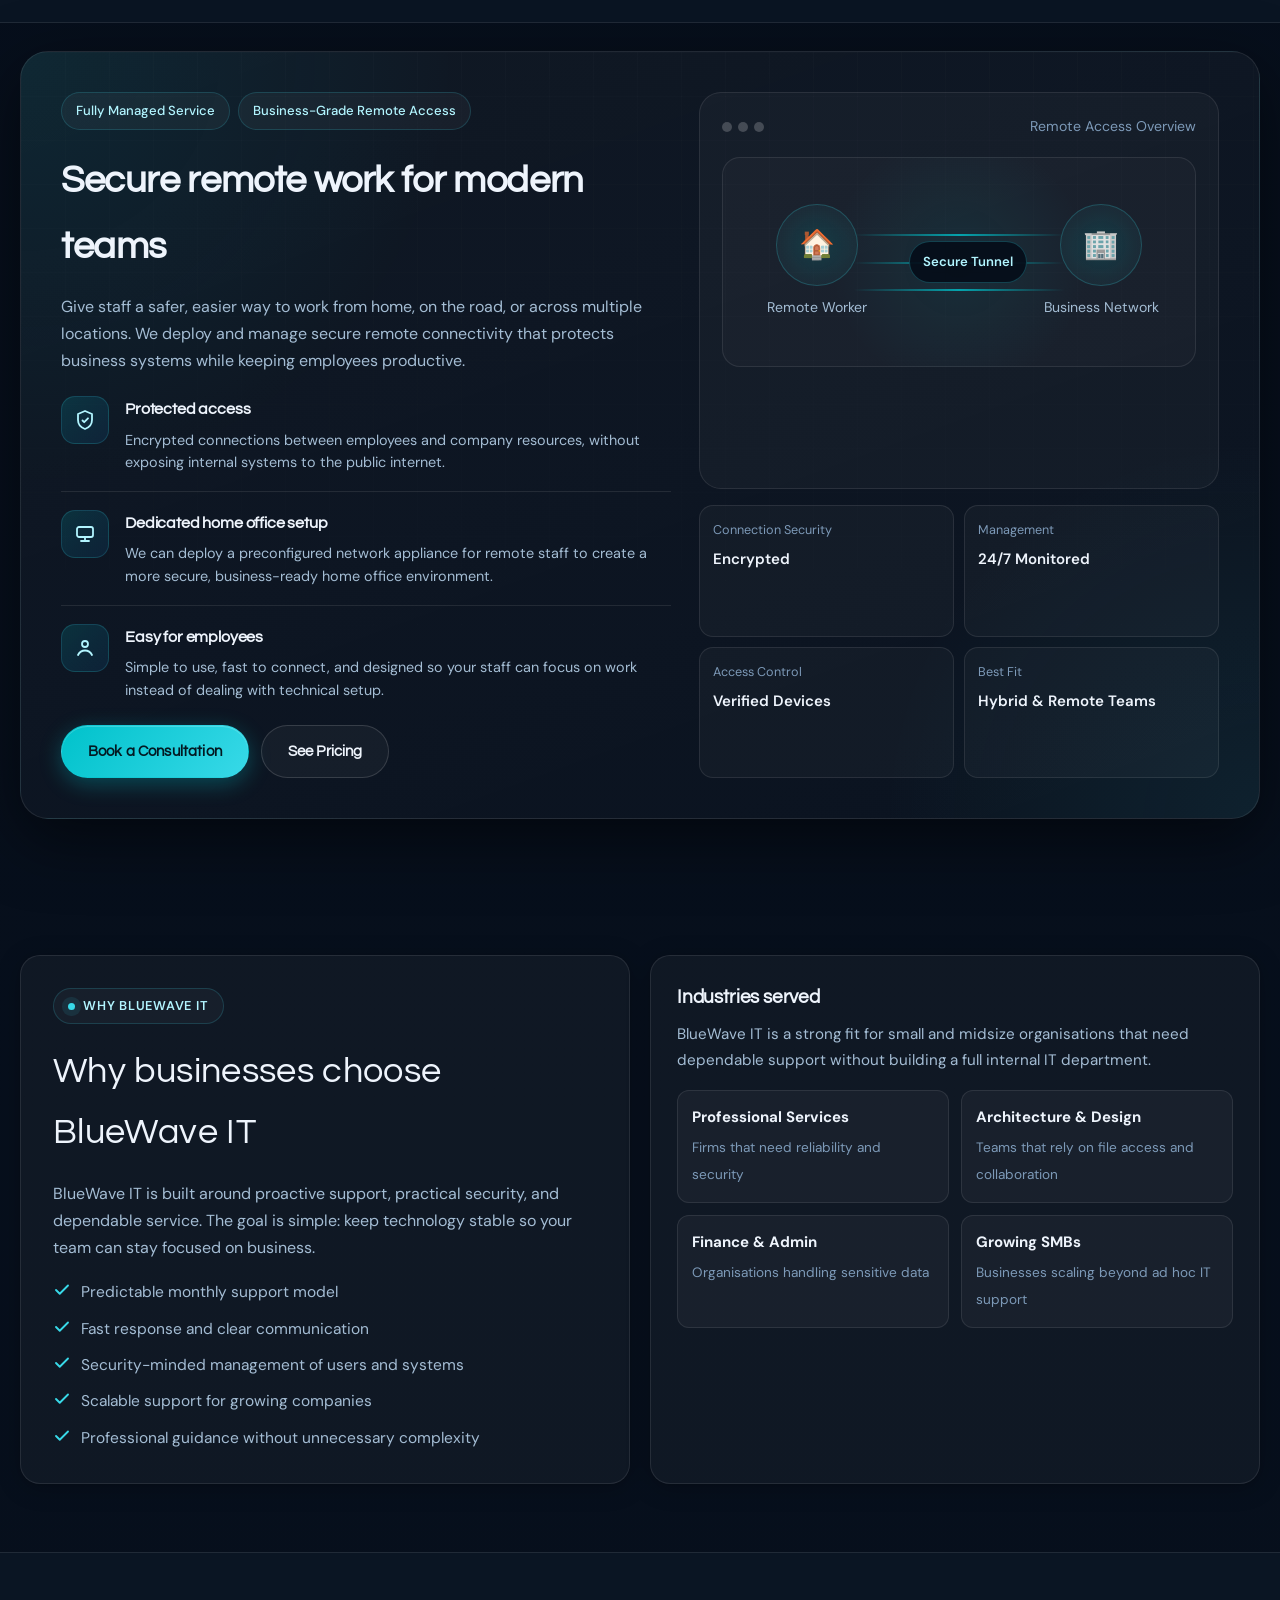
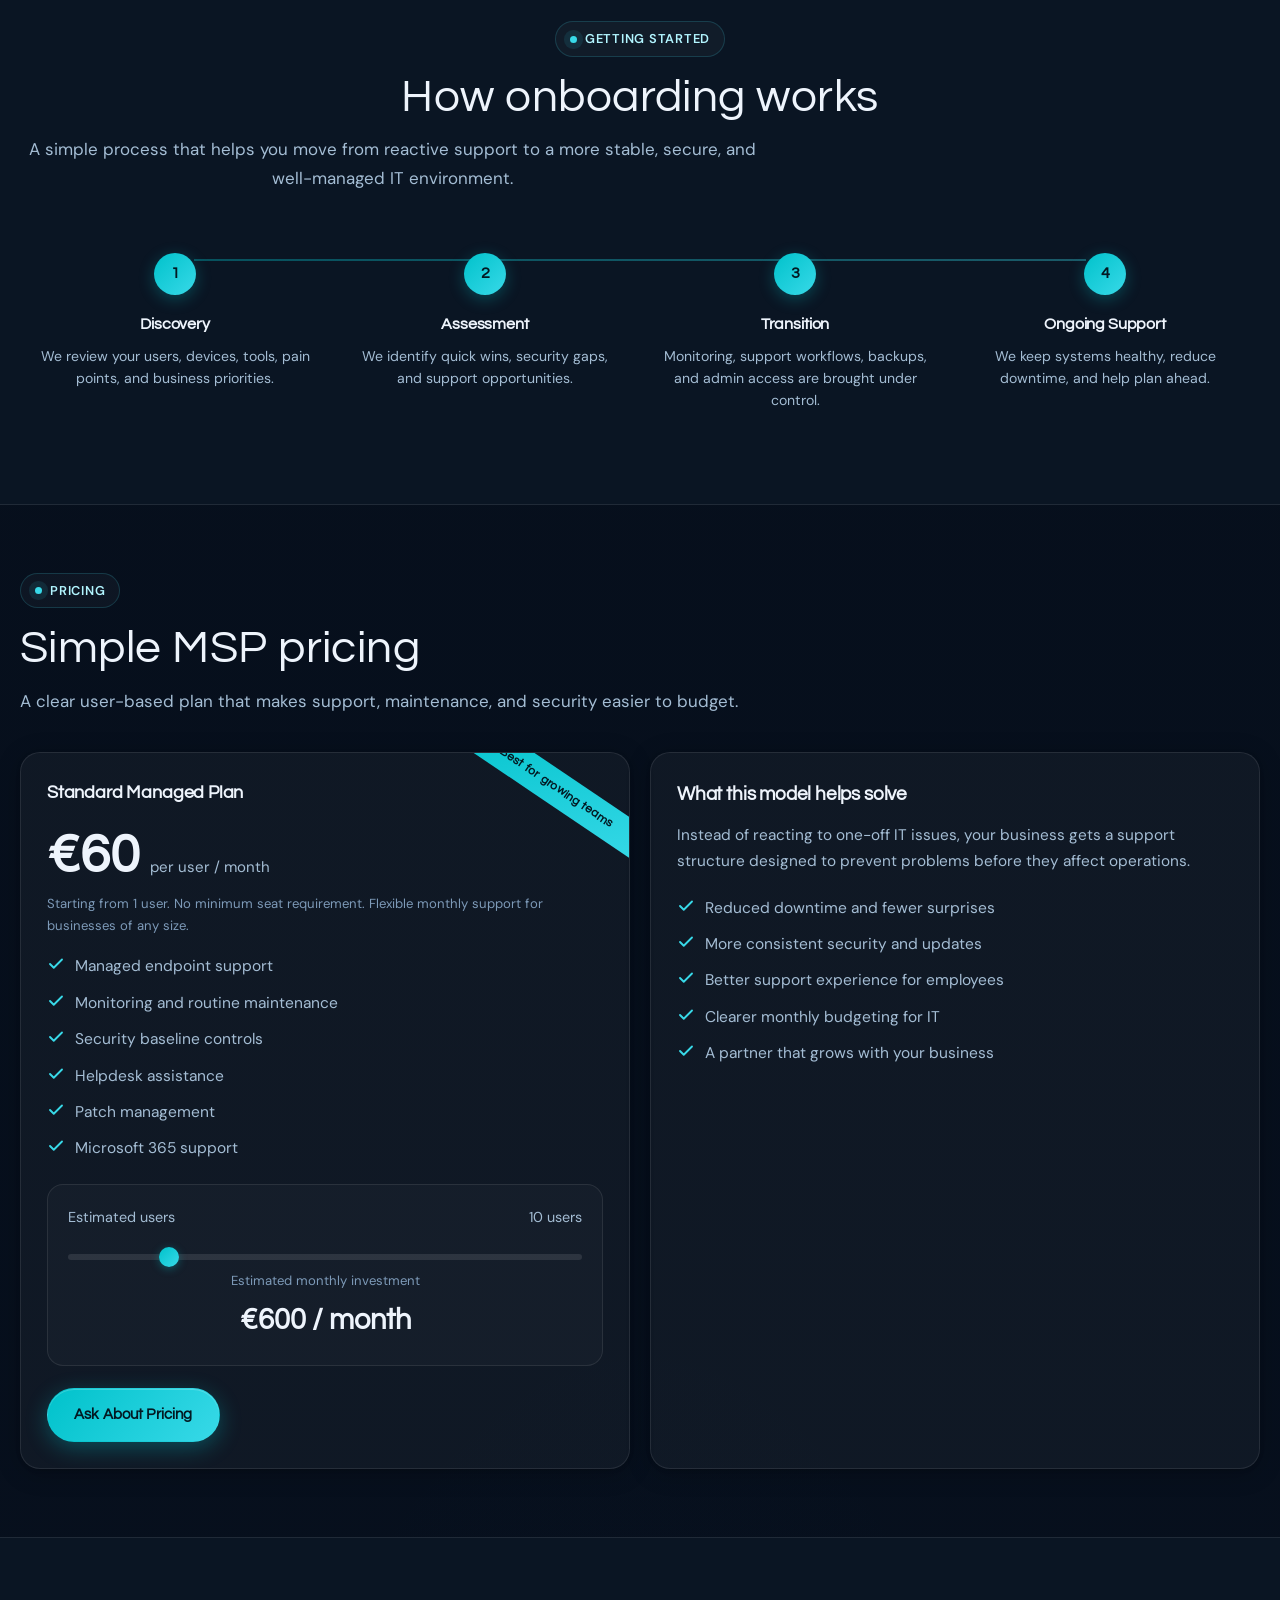
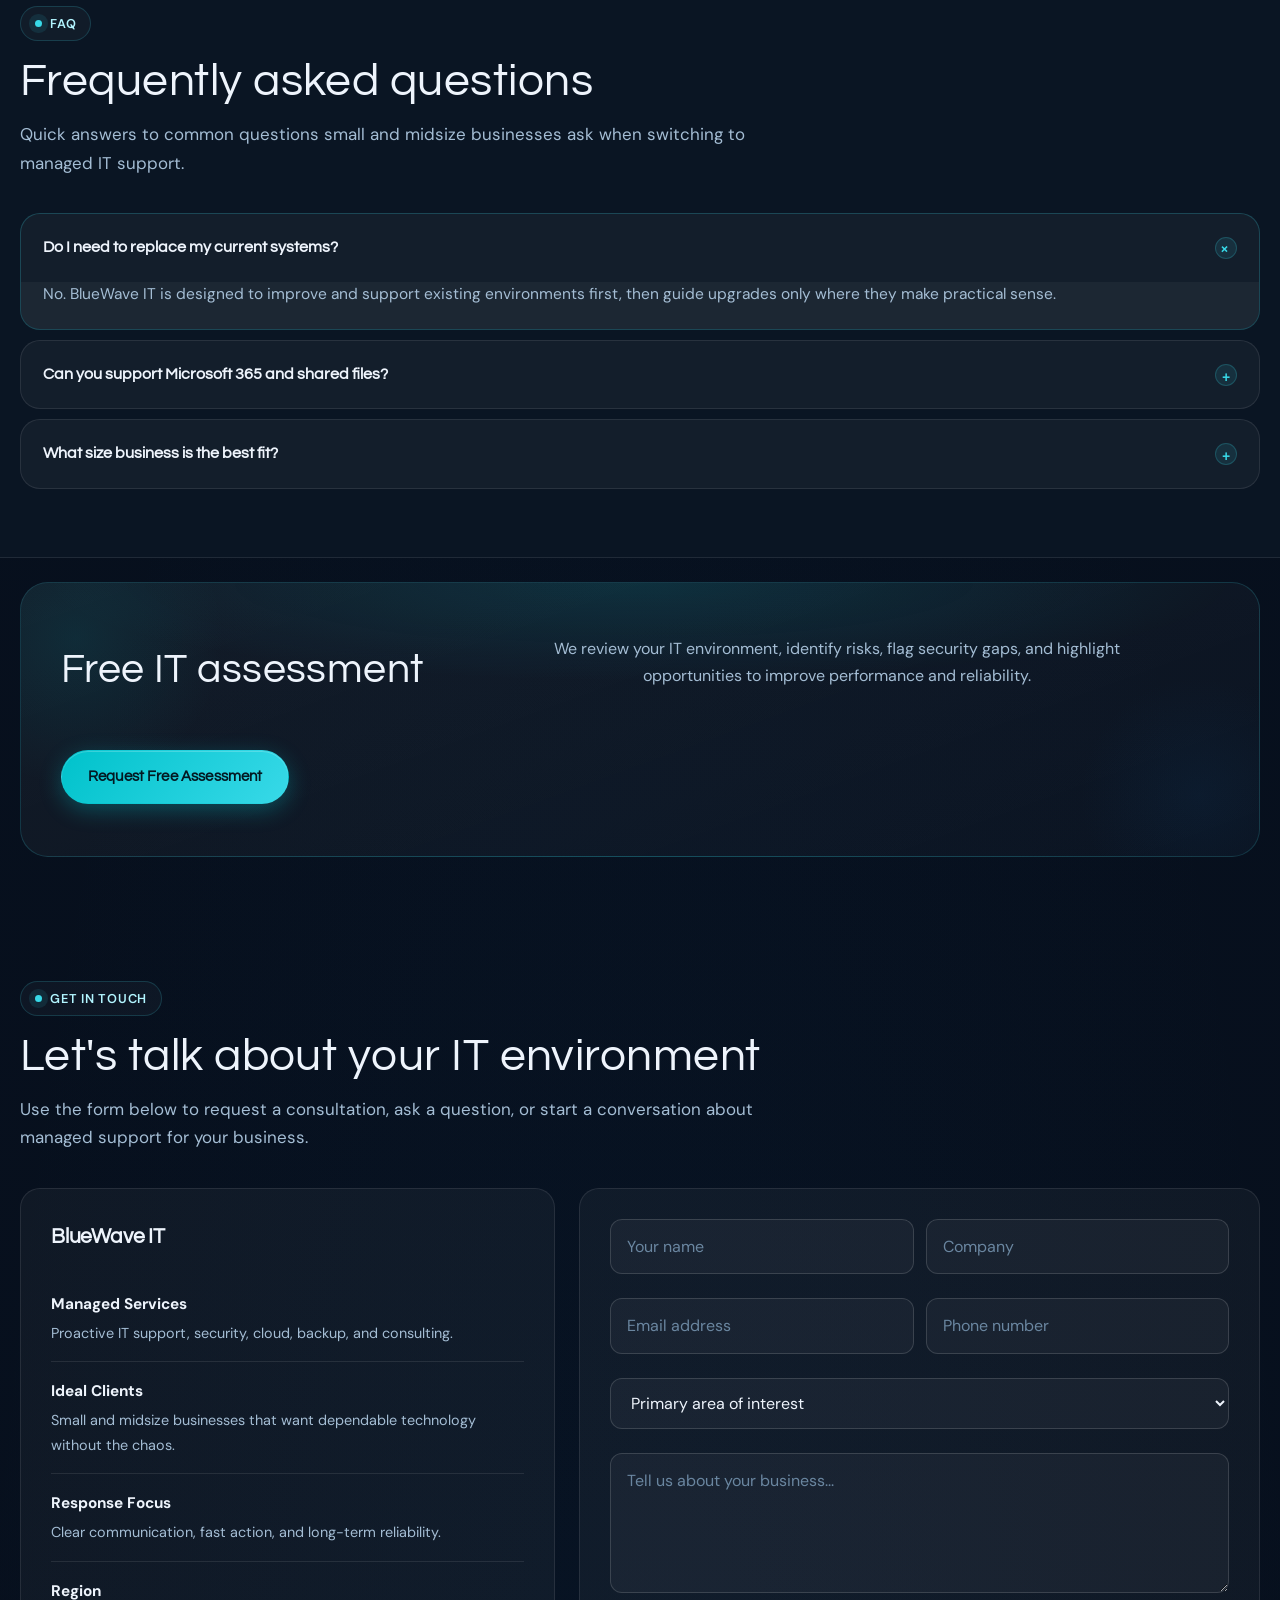
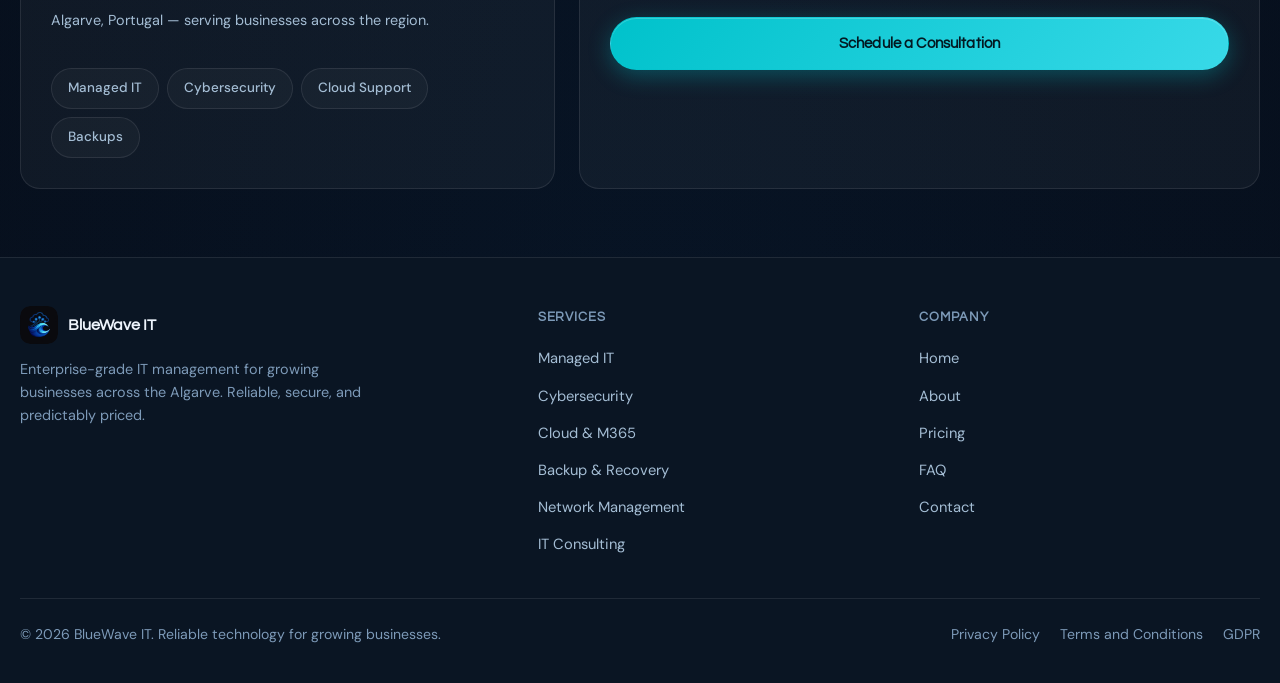
==== commit 9f3cde6b: "Add files via upload" ====
--- a/index.html
+++ b/index.html
@@ -90,7 +90,7 @@
       <div class="hero-bg-img" aria-hidden="true"></div>
       <div class="container hero-grid">
         <div class="reveal">
-          <div class="eyebrow" data-i18n="hero_eyebrow">Proactive MSP support for small and growing businesses</div>
+          <div class="eyebrow" data-i18n="hero_eyebrow">Fast, secure, AI-optimized IT services for Algarve businesses — without enterprise pricing.</div>
           <h1>
             <span data-i18n="hero_title_1">Smart IT.</span><br>
             <span class="gradient-text" data-i18n="hero_title_2">Strong Security.</span><br>
@@ -124,7 +124,7 @@
           <div class="dash-top" style="margin-bottom:16px;">
             <div>
               <h3 data-i18n="ops_title">Your IT, Always On</h3>
-              <p style="margin:4px 0 0;color:var(--muted);font-size:0.80rem;" data-i18n="ops_subtitle">Proactive monitoring & round-the-clock protection</p>
+              <p style="margin:4px 0 0;color:var(--muted);font-size:0.80rem;" data-i18n="ops_subtitle">Fast, secure, AI-optimized IT services for Algarve businesses — without enterprise pricing.</p>
             </div>
             <div class="badge" style="display:inline-flex;align-items:center;gap:6px;white-space:nowrap;">
               <span style="width:7px;height:7px;border-radius:50%;background:var(--green);animation:pulse 2s infinite;display:inline-block;flex:0 0 auto;"></span>
@@ -561,6 +561,7 @@
               <strong>€60</strong>
               <span data-i18n="pricing_unit">per user / month</span>
             </div>
+            <div style="font-size:0.82rem;color:var(--muted);margin:-4px 0 16px;" data-i18n="pricing_note">Starting from 1 user. No minimum seat requirement. Flexible monthly support for businesses of any size.</div>
             <ul class="feature-list" style="margin-bottom:22px;">
               <li data-i18n="pricing_f1">Managed endpoint support</li>
               <li data-i18n="pricing_f2">Monitoring and routine maintenance</li>
@@ -725,59 +726,16 @@
   </main>
 
   <!-- ─── FOOTER ─────────────────────────────────────────── -->
-  <footer class="site-footer">
-    <div class="container">
-      <div class="footer-grid">
-        <div class="footer-brand">
-          <div class="footer-logo">
-            <div class="logo-mark" style="width:38px;height:38px;border-radius:11px;background:transparent;border:none;box-shadow:none;">
-              <img src="images/logo_dark.png" data-dark="images/logo_dark.png" data-light="images/logo_light.png" alt="BlueWave IT" class="logo-img" width="38" height="38" style="width:100%;height:100%;object-fit:contain;border-radius:10px;"/>
-            </div>
-            <strong>BlueWave IT</strong>
-          </div>
-          <p data-i18n="footer_tagline">Enterprise-grade IT management for growing businesses across the Algarve. Reliable, secure, and predictably priced.</p>
-        </div>
-        <div class="footer-col">
-          <h4 data-i18n="footer_services_head">Services</h4>
-          <ul>
-            <li><a href="services.html" data-i18n="svc_it_title">Managed IT</a></li>
-            <li><a href="services.html" data-i18n="svc_sec_title">Cybersecurity</a></li>
-            <li><a href="services.html" data-i18n="svc_cloud_title">Cloud Services</a></li>
-            <li><a href="services.html" data-i18n="svc_net_title">Network Management</a></li>
-            <li><a href="services.html" data-i18n="svc_backup_title">Backup & Recovery</a></li>
-          </ul>
-        </div>
-        <div class="footer-col">
-          <h4 data-i18n="footer_company_head">Company</h4>
-          <ul>
-            <li><a href="about.html"   data-i18n="nav_about">About</a></li>
-            <li><a href="pricing.html" data-i18n="nav_pricing">Pricing</a></li>
-            <li><a href="pricing.html#faq"     data-i18n="nav_faq">FAQ</a></li>
-            <li><a href="#contact" data-i18n="nav_contact">Contact</a></li>
-         
-            
-          </ul>
-        </div>
-      </div>
-      <div class="footer-bottom">
-        <span data-i18n="footer_copy">© 2026 BlueWave IT. Reliable technology for growing businesses.</span>
-        <div class="footer-legal">
-          <a href="privacy.html" data-i18n="footer_privacy">Privacy Policy</a>
-          <a href="terms.html" data-i18n="footer_terms">Terms and Conditions</a>
-          <a href="gdpr.html" data-i18n="footer_gdpr">GDPR</a>
-        </div>
-      </div>
-    </div>
-  </footer>
+  <div id="site-footer"></div>
 
   <button class="back-to-top" id="backToTop" aria-label="Back to top">↑</button>
 
-    <script src="js/nav.js" defer></script>
+  <!-- lang.js MUST load first -->
+  <script src="js/lang.js"></script>
   <script src="js/site.js"></script>
   <script src="js/pages/home.js"></script>
-
-
-
-<!-- Turnstile loaded lazily via home.js on first form interaction -->
-</body>
-</html>
+  <script src="js/nav.js" defer></script>
+
+
+
+<!--
